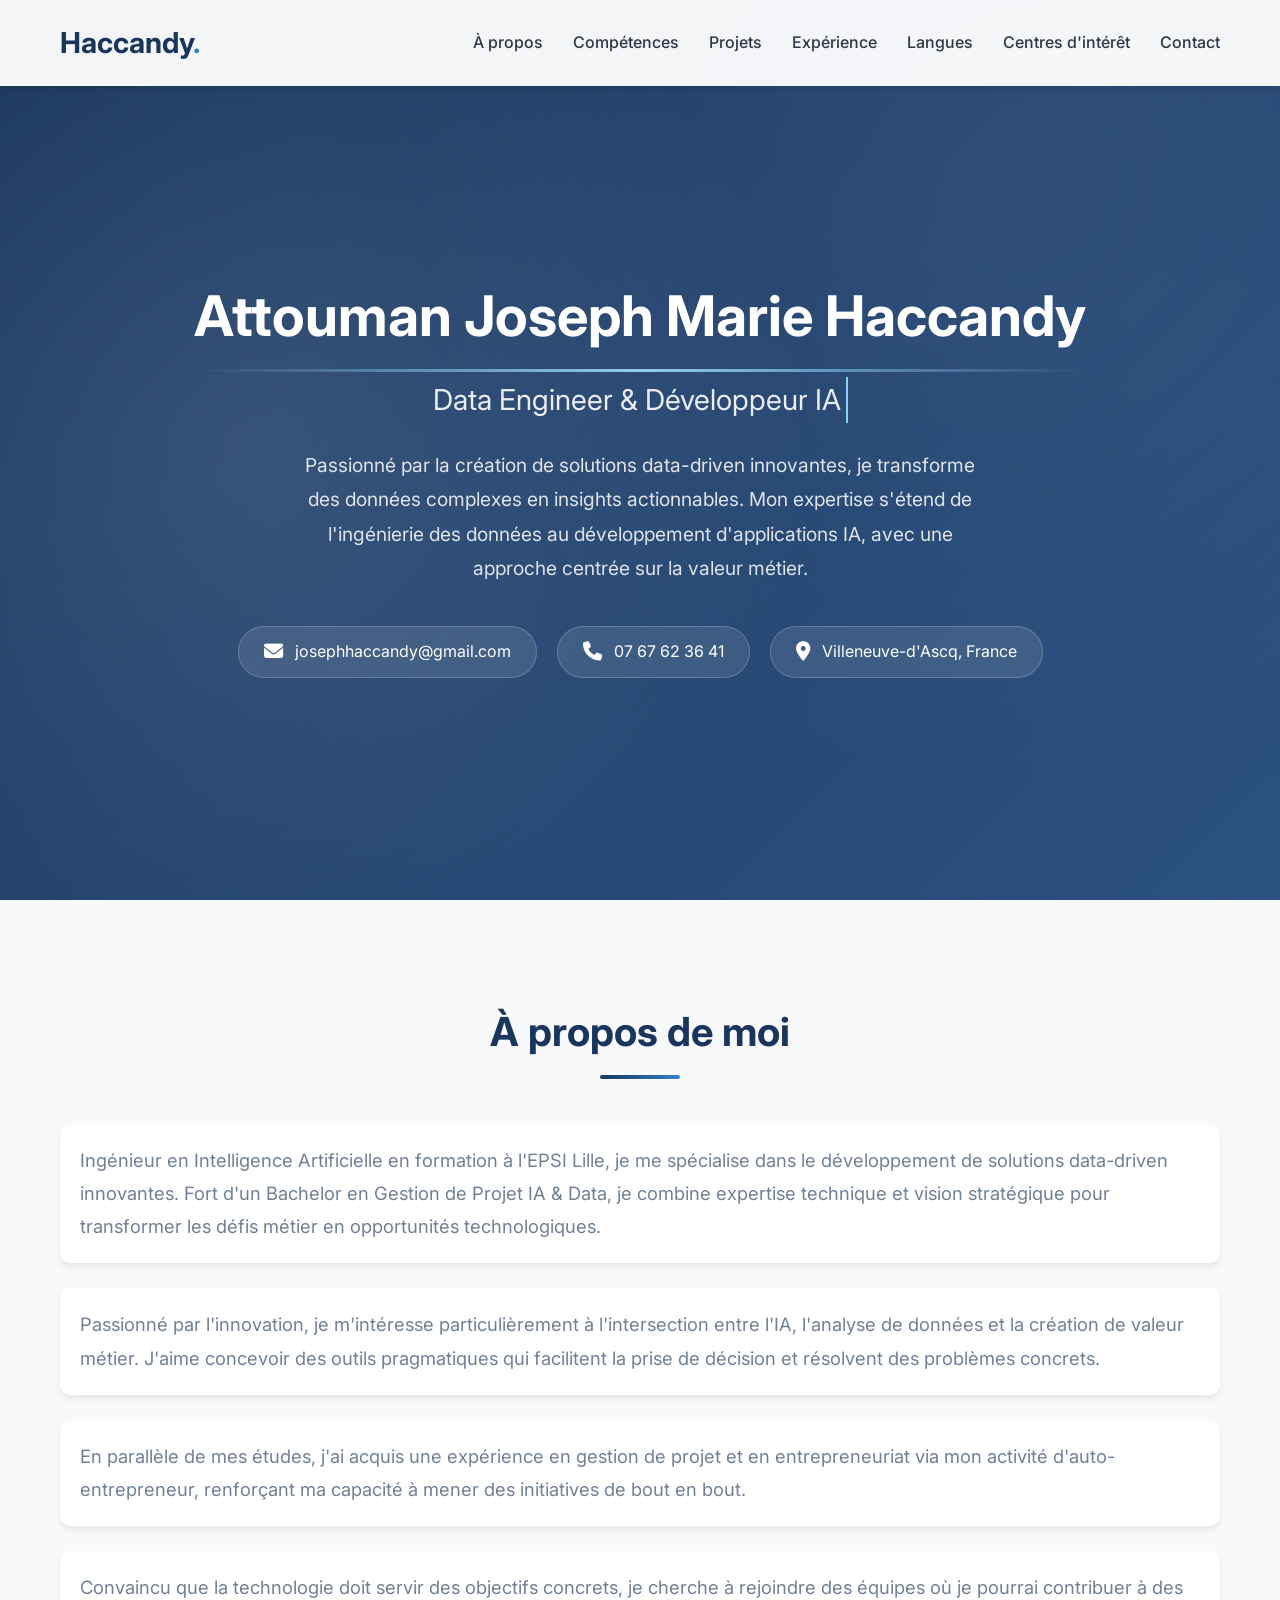
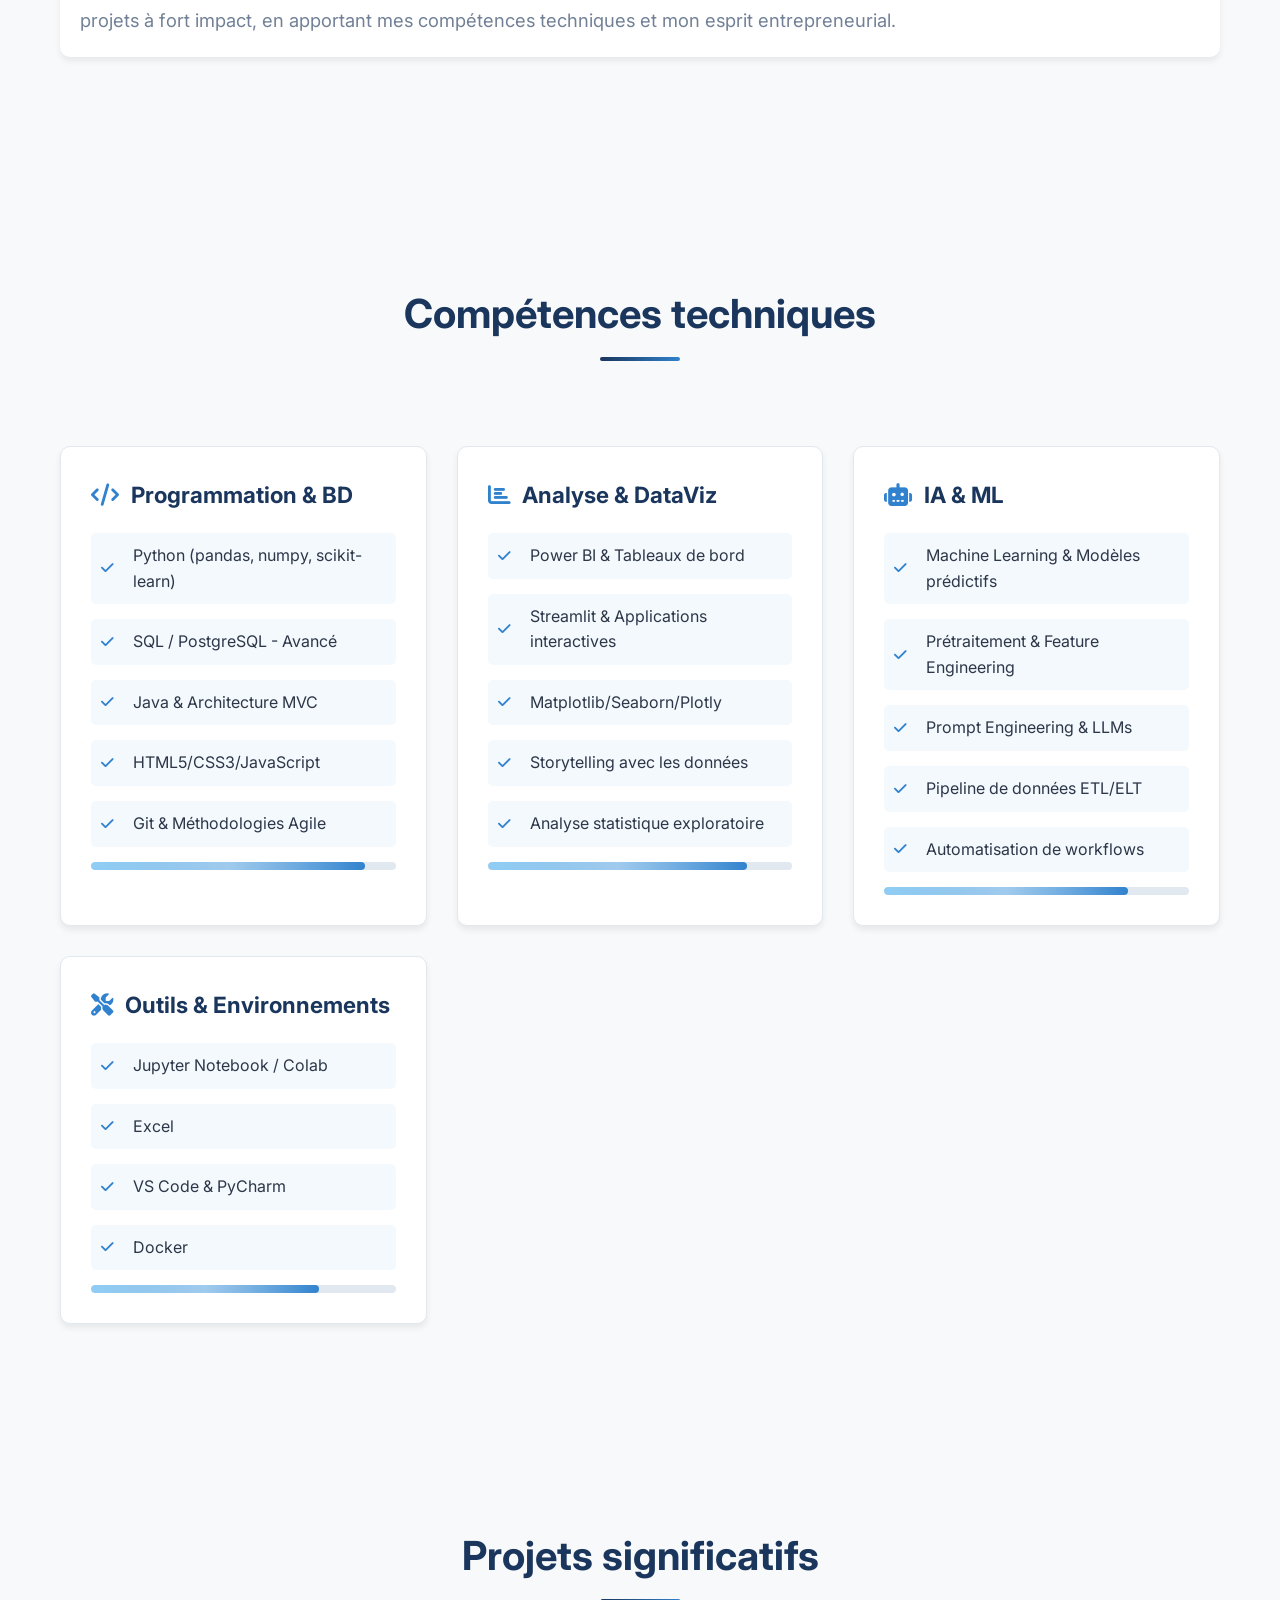
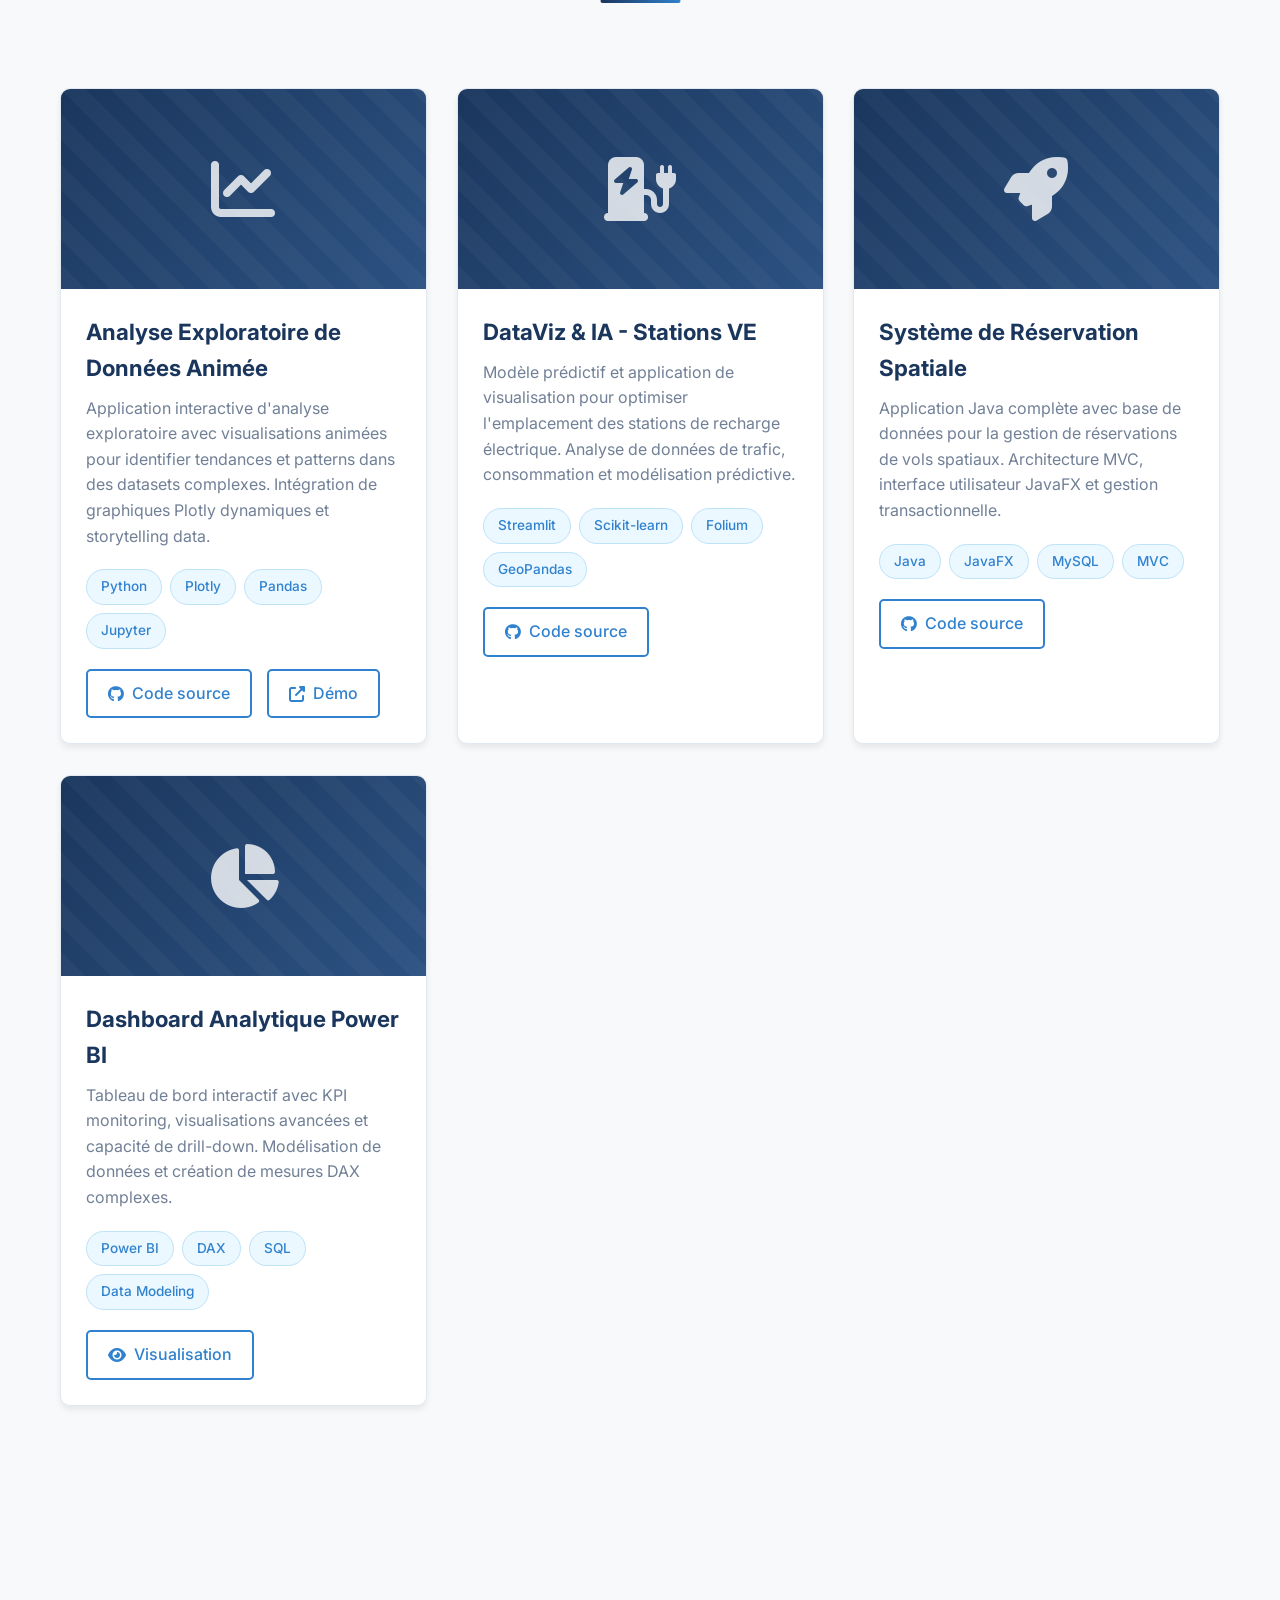
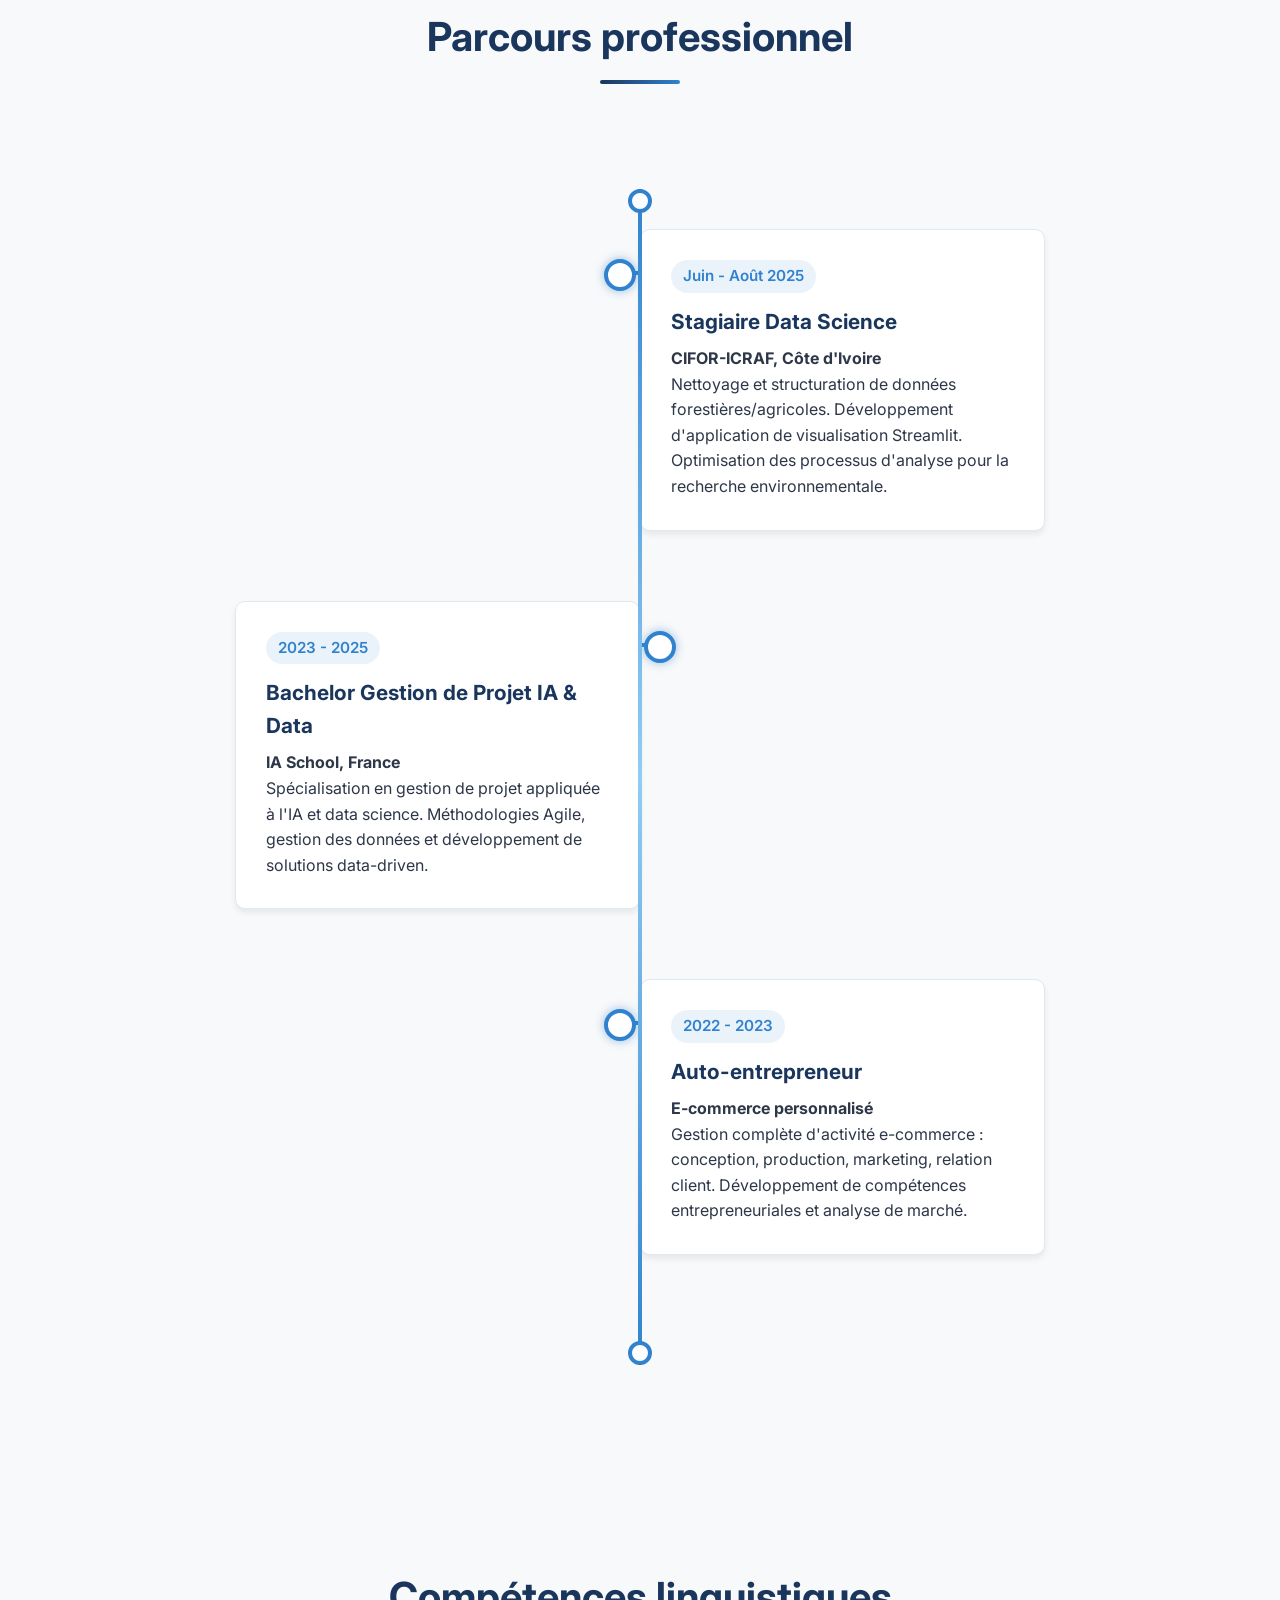
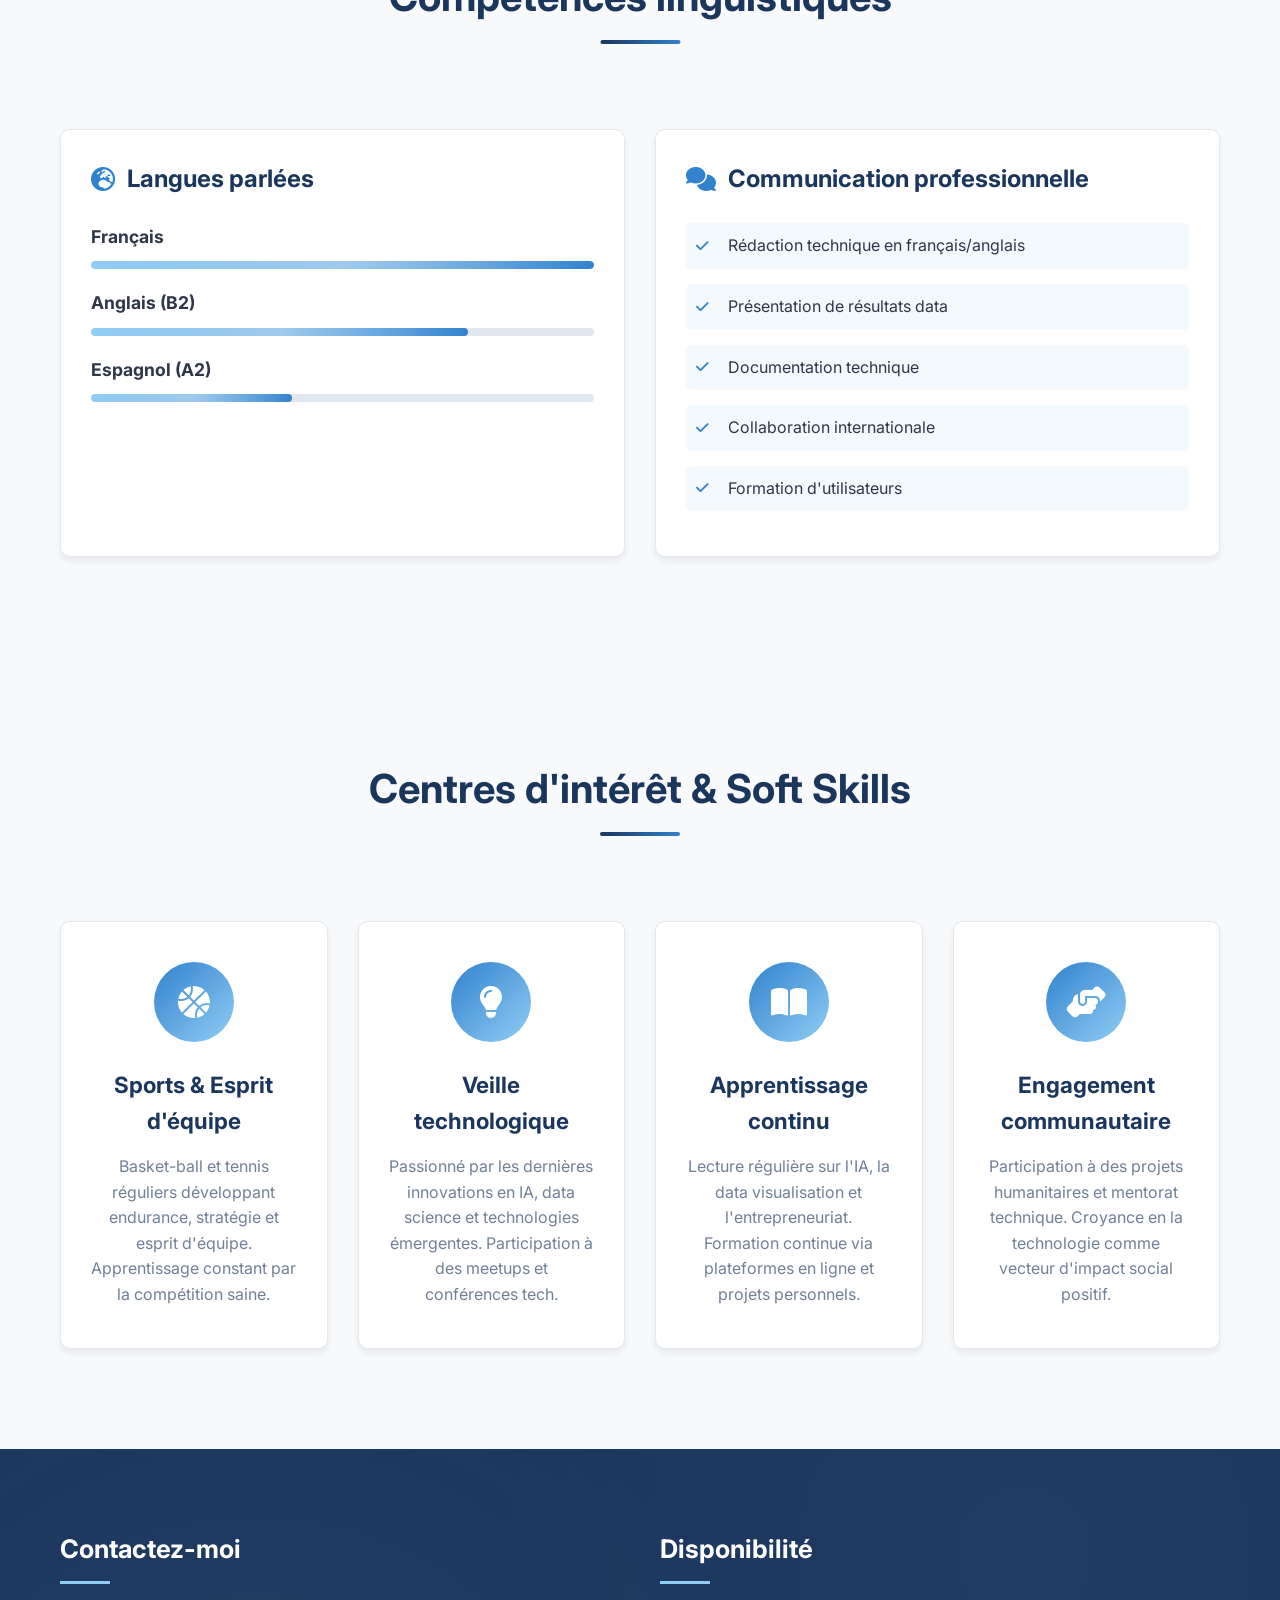
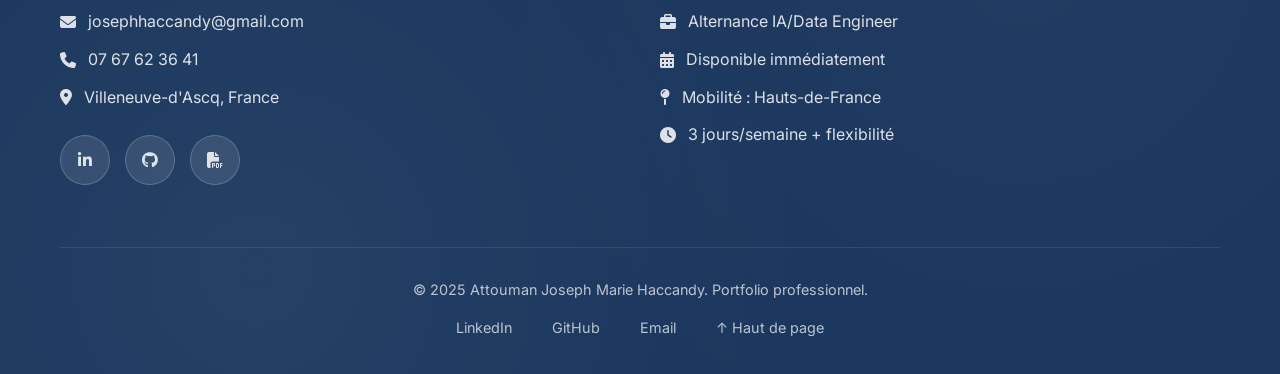
==== index.html @ d840cdb5 "commit" ====
<!DOCTYPE html>
<html lang="fr">
<head>
    <meta charset="UTF-8">
    <meta name="viewport" content="width=device-width, initial-scale=1.0">
    <title>Portfolio - Attouman Joseph Marie Haccandy | Data Engineer & IA</title>
    <link rel="stylesheet" href="https://cdnjs.cloudflare.com/ajax/libs/font-awesome/6.4.0/css/all.min.css">
    <link href="https://fonts.googleapis.com/css2?family=Inter:wght@300;400;500;600;700&family=Roboto+Mono:wght@300;400&display=swap" rel="stylesheet">
    <style>
        :root {
            --primary-color: #1a365d;
            --secondary-color: #2d3748;
            --accent-color: #3182ce;
            --accent-light: #90cdf4;
            --light-color: #f7fafc;
            --dark-color: #2d3748;
            --text-color: #2d3748;
            --text-light: #718096;
            --border-color: #e2e8f0;
            --shadow: 0 4px 6px rgba(0,0,0,0.07);
            --shadow-hover: 0 15px 30px rgba(0,0,0,0.1);
            --transition: all 0.3s ease;
            --radius: 10px;
        }

        * {
            margin: 0;
            padding: 0;
            box-sizing: border-box;
        }

        body {
            font-family: 'Inter', sans-serif;
            line-height: 1.6;
            color: var(--text-color);
            background-color: #f8f9fa;
            overflow-x: hidden;
            scroll-behavior: smooth;
        }

        .container {
            width: 100%;
            max-width: 1200px;
            margin: 0 auto;
            padding: 0 20px;
        }

        /* Header et Navigation */
        header {
            background-color: rgba(255, 255, 255, 0.95);
            box-shadow: var(--shadow);
            position: fixed;
            top: 0;
            left: 0;
            width: 100%;
            z-index: 1000;
            backdrop-filter: blur(10px);
            animation: slideDown 0.8s ease-out;
            transition: transform 0.3s ease;
        }

        @keyframes slideDown {
            from { transform: translateY(-100%); opacity: 0; }
            to { transform: translateY(0); opacity: 1; }
        }

        header.hidden {
            transform: translateY(-100%);
        }

        nav {
            display: flex;
            justify-content: space-between;
            align-items: center;
            padding: 20px 0;
        }

        .logo {
            font-size: 1.8rem;
            font-weight: 700;
            color: var(--primary-color);
            position: relative;
            transition: var(--transition);
        }

        .logo span {
            color: var(--accent-color);
        }

        .logo::after {
            content: '';
            position: absolute;
            width: 100%;
            height: 3px;
            background: linear-gradient(90deg, var(--primary-color), var(--accent-color));
            bottom: -5px;
            left: 0;
            transform: scaleX(0);
            transform-origin: bottom right;
            transition: transform 0.5s ease;
        }

        .logo:hover {
            transform: scale(1.05);
        }

        .logo:hover::after {
            transform: scaleX(1);
            transform-origin: bottom left;
        }

        .nav-links {
            display: flex;
            list-style: none;
        }

        .nav-links li {
            margin-left: 30px;
            position: relative;
        }

        .nav-links a {
            text-decoration: none;
            color: var(--secondary-color);
            font-weight: 500;
            transition: var(--transition);
            position: relative;
            padding: 5px 0;
        }

        .nav-links a::before {
            content: '';
            position: absolute;
            width: 0;
            height: 2px;
            background: var(--accent-color);
            bottom: 0;
            left: 0;
            transition: width 0.3s ease;
        }

        .nav-links a:hover::before {
            width: 100%;
        }

        .nav-links a:hover {
            color: var(--accent-color);
        }

        .mobile-menu-btn {
            display: none;
            background: none;
            border: none;
            font-size: 1.5rem;
            color: var(--primary-color);
            cursor: pointer;
            transition: var(--transition);
        }

        .mobile-menu-btn:hover {
            transform: rotate(90deg);
        }

        /* Hero Section */
        .hero {
            padding: 150px 0 100px;
            background: linear-gradient(135deg, var(--primary-color) 0%, #2c5282 100%);
            color: white;
            text-align: center;
            position: relative;
            overflow: hidden;
            min-height: 100vh;
            display: flex;
            align-items: center;
        }

        .hero::before {
            content: '';
            position: absolute;
            top: 0;
            left: 0;
            width: 100%;
            height: 100%;
            background: 
                radial-gradient(circle at 20% 50%, rgba(255,255,255,0.1) 0%, transparent 50%),
                radial-gradient(circle at 80% 20%, rgba(255,255,255,0.05) 0%, transparent 50%);
            animation: pulse 10s infinite alternate;
        }

        @keyframes pulse {
            0% { opacity: 0.5; }
            100% { opacity: 1; }
        }

        .hero-content {
            position: relative;
            z-index: 2;
            animation: fadeInUp 1s ease-out 0.3s both;
        }

        @keyframes fadeInUp {
            from { 
                opacity: 0; 
                transform: translateY(30px) scale(0.95); 
            }
            to { 
                opacity: 1; 
                transform: translateY(0) scale(1); 
            }
        }

        .hero h1 {
            font-size: 3.5rem;
            margin-bottom: 15px;
            font-weight: 700;
            position: relative;
            display: inline-block;
        }

        .hero h1::after {
            content: '';
            position: absolute;
            width: 100%;
            height: 3px;
            background: linear-gradient(90deg, transparent, var(--accent-light), transparent);
            bottom: -10px;
            left: 0;
            animation: shimmer 3s infinite linear;
        }

        @keyframes shimmer {
            0% { background-position: -200% center; }
            100% { background-position: 200% center; }
        }

        .typing-container {
            display: inline-block;
            margin-bottom: 25px;
        }

        .typing-text {
            font-size: 1.8rem;
            font-weight: 400;
            color: rgba(255,255,255,0.9);
            border-right: 2px solid var(--accent-light);
            padding-right: 5px;
            white-space: nowrap;
            overflow: hidden;
            animation: typing 3.5s steps(40, end), blink-caret 0.75s step-end infinite;
        }

        @keyframes typing {
            from { width: 0 }
            to { width: 100% }
        }

        @keyframes blink-caret {
            from, to { border-color: transparent }
            50% { border-color: var(--accent-light) }
        }

        .hero p {
            font-size: 1.2rem;
            max-width: 700px;
            margin: 0 auto 40px;
            color: rgba(255,255,255,0.85);
            line-height: 1.8;
        }

        .contact-info {
            display: flex;
            justify-content: center;
            flex-wrap: wrap;
            gap: 20px;
            margin-top: 40px;
            animation: fadeInUp 0.8s ease 0.8s both;
        }

        .contact-item {
            display: flex;
            align-items: center;
            gap: 12px;
            background-color: rgba(255,255,255,0.1);
            padding: 12px 25px;
            border-radius: 50px;
            transition: var(--transition);
            backdrop-filter: blur(5px);
            border: 1px solid rgba(255,255,255,0.2);
        }

        .contact-item:hover {
            background-color: rgba(255,255,255,0.2);
            transform: translateY(-5px) scale(1.05);
            box-shadow: 0 10px 20px rgba(0,0,0,0.2);
        }

        .contact-item i {
            font-size: 1.2rem;
            transition: var(--transition);
        }

        .contact-item:hover i {
            transform: scale(1.2);
        }

        /* Sections générales */
        section {
            padding: 100px 0;
            position: relative;
            opacity: 0;
            transform: translateY(50px);
            transition: opacity 0.8s ease, transform 0.8s ease;
        }

        section.visible {
            opacity: 1;
            transform: translateY(0);
        }

        .section-title {
            font-size: 2.5rem;
            font-weight: 700;
            color: var(--primary-color);
            margin-bottom: 60px;
            text-align: center;
            position: relative;
            display: inline-block;
            left: 50%;
            transform: translateX(-50%);
        }

        .section-title::after {
            content: '';
            position: absolute;
            width: 80px;
            height: 4px;
            background: linear-gradient(90deg, var(--primary-color), var(--accent-color));
            bottom: -15px;
            left: 50%;
            transform: translateX(-50%);
            border-radius: 2px;
            animation: titleUnderline 2s infinite alternate;
        }

        @keyframes titleUnderline {
            0% { width: 80px; }
            100% { width: 120px; }
        }

        /* About Section */
        .about-content {
            display: grid;
            grid-template-columns: 1fr;
            gap: 40px;
            animation: slideInLeft 0.8s ease-out;
        }

        @keyframes slideInLeft {
            from { opacity: 0; transform: translateX(-50px); }
            to { opacity: 1; transform: translateX(0); }
        }

        .about-text p {
            margin-bottom: 25px;
            color: var(--text-light);
            font-size: 1.15rem;
            line-height: 1.8;
            padding: 20px;
            background: white;
            border-radius: var(--radius);
            box-shadow: var(--shadow);
            transition: var(--transition);
            position: relative;
            overflow: hidden;
        }

        .about-text p::before {
            content: '';
            position: absolute;
            top: 0;
            left: -100%;
            width: 100%;
            height: 100%;
            background: linear-gradient(90deg, transparent, rgba(49, 130, 206, 0.1), transparent);
            transition: left 0.5s ease;
        }

        .about-text p:hover::before {
            left: 100%;
        }

        .about-text p:hover {
            transform: translateY(-5px);
            box-shadow: var(--shadow-hover);
        }

        /* Skills Section */
        .skills-container {
            display: grid;
            grid-template-columns: repeat(auto-fit, minmax(280px, 1fr));
            gap: 30px;
            margin-top: 40px;
        }

        .skill-category {
            background-color: white;
            padding: 30px;
            border-radius: var(--radius);
            box-shadow: var(--shadow);
            transition: var(--transition);
            position: relative;
            overflow: hidden;
            border: 1px solid var(--border-color);
        }

        .skill-category::before {
            content: '';
            position: absolute;
            top: 0;
            left: 0;
            width: 4px;
            height: 0;
            background: var(--accent-color);
            transition: height 0.5s ease;
        }

        .skill-category:hover::before {
            height: 100%;
        }

        .skill-category:hover {
            transform: translateY(-10px) scale(1.02);
            box-shadow: var(--shadow-hover);
        }

        .skill-category h3 {
            font-size: 1.4rem;
            margin-bottom: 20px;
            color: var(--primary-color);
            display: flex;
            align-items: center;
            gap: 12px;
            position: relative;
            z-index: 1;
        }

        .skill-category h3 i {
            color: var(--accent-color);
            transition: var(--transition);
        }

        .skill-category:hover h3 i {
            transform: rotate(15deg) scale(1.2);
        }

        .skill-list {
            list-style: none;
            position: relative;
            z-index: 1;
        }

        .skill-list li {
            margin-bottom: 15px;
            padding: 10px;
            background: rgba(49, 130, 206, 0.05);
            border-radius: 5px;
            display: flex;
            align-items: center;
            gap: 12px;
            opacity: 0;
            transform: translateX(-20px);
            animation: slideInRight 0.5s ease forwards;
            transition: var(--transition);
        }

        .skill-list li:hover {
            background: rgba(49, 130, 206, 0.1);
            transform: translateX(5px);
        }

        @keyframes slideInRight {
            to { opacity: 1; transform: translateX(0); }
        }

        .skill-list li i {
            color: var(--accent-color);
            font-size: 0.9rem;
            min-width: 20px;
        }

        .progress-container {
            margin-top: 8px;
        }

        .progress-bar {
            background-color: #e2e8f0;
            height: 8px;
            border-radius: 4px;
            overflow: hidden;
            position: relative;
        }

        .progress {
            background: linear-gradient(90deg, var(--accent-light), var(--accent-color));
            height: 100%;
            border-radius: 4px;
            width: 0;
            transition: width 1.5s cubic-bezier(0.34, 1.56, 0.64, 1);
            position: relative;
        }

        .progress::after {
            content: '';
            position: absolute;
            top: 0;
            left: 0;
            right: 0;
            bottom: 0;
            background: linear-gradient(90deg, 
                transparent, 
                rgba(255,255,255,0.4), 
                transparent);
            animation: progressShimmer 2s infinite;
        }

        @keyframes progressShimmer {
            0% { transform: translateX(-100%); }
            100% { transform: translateX(100%); }
        }

        /* Projects Section */
        .projects-grid {
            display: grid;
            grid-template-columns: repeat(auto-fill, minmax(350px, 1fr));
            gap: 30px;
            margin-top: 40px;
        }

        .project-card {
            background-color: white;
            border-radius: var(--radius);
            overflow: hidden;
            box-shadow: var(--shadow);
            transition: var(--transition);
            opacity: 0;
            transform: translateY(30px) scale(0.95);
            animation: fadeInUpCard 0.6s ease forwards;
            position: relative;
            border: 1px solid var(--border-color);
        }

        @keyframes fadeInUpCard {
            to { 
                opacity: 1; 
                transform: translateY(0) scale(1); 
            }
        }

        .project-card::before {
            content: '';
            position: absolute;
            top: 0;
            left: 0;
            right: 0;
            height: 4px;
            background: linear-gradient(90deg, var(--accent-color), var(--accent-light));
            transform: scaleX(0);
            transform-origin: left;
            transition: transform 0.5s ease;
        }

        .project-card:hover::before {
            transform: scaleX(1);
        }

        .project-card:hover {
            transform: translateY(-15px) scale(1.03);
            box-shadow: var(--shadow-hover);
        }

        .project-img {
            height: 200px;
            background: linear-gradient(135deg, var(--primary-color), #2c5282);
            display: flex;
            align-items: center;
            justify-content: center;
            position: relative;
            overflow: hidden;
        }

        .project-img::before {
            content: '';
            position: absolute;
            top: 0;
            left: 0;
            right: 0;
            bottom: 0;
            background: linear-gradient(45deg, 
                rgba(255,255,255,0.1) 25%, 
                transparent 25%, 
                transparent 50%, 
                rgba(255,255,255,0.1) 50%, 
                rgba(255,255,255,0.1) 75%, 
                transparent 75%);
            background-size: 50px 50px;
            animation: movePattern 20s linear infinite;
            opacity: 0.3;
        }

        @keyframes movePattern {
            0% { background-position: 0 0; }
            100% { background-position: 50px 50px; }
        }

        .project-img i {
            font-size: 4rem;
            color: white;
            opacity: 0.8;
            transition: var(--transition);
            z-index: 2;
        }

        .project-card:hover .project-img i {
            transform: scale(1.2) rotate(10deg);
            opacity: 1;
        }

        .project-content {
            padding: 25px;
            position: relative;
            z-index: 2;
        }

        .project-content h3 {
            font-size: 1.4rem;
            margin-bottom: 10px;
            color: var(--primary-color);
            transition: var(--transition);
        }

        .project-card:hover .project-content h3 {
            color: var(--accent-color);
        }

        .project-content p {
            color: var(--text-light);
            margin-bottom: 20px;
            line-height: 1.6;
        }

        .project-tech {
            display: flex;
            flex-wrap: wrap;
            gap: 8px;
            margin-bottom: 20px;
        }

        .tech-tag {
            background-color: #ebf8ff;
            color: var(--accent-color);
            padding: 6px 14px;
            border-radius: 50px;
            font-size: 0.85rem;
            font-weight: 500;
            transition: var(--transition);
            border: 1px solid #bee3f8;
        }

        .tech-tag:hover {
            background-color: var(--accent-color);
            color: white;
            transform: translateY(-3px);
            box-shadow: 0 5px 15px rgba(49, 130, 206, 0.3);
        }

        .project-links {
            display: flex;
            gap: 15px;
        }

        .project-link {
            display: inline-flex;
            align-items: center;
            gap: 8px;
            color: var(--accent-color);
            text-decoration: none;
            font-weight: 500;
            transition: var(--transition);
            padding: 10px 20px;
            border: 2px solid var(--accent-color);
            border-radius: 5px;
            background: white;
        }

        .project-link:hover {
            background-color: var(--accent-color);
            color: white;
            transform: translateY(-3px);
            box-shadow: 0 5px 15px rgba(49, 130, 206, 0.3);
        }

        /* Journey Timeline */
        .journey-container {
            position: relative;
            max-width: 900px;
            margin: 60px auto 0;
            padding: 40px 0;
        }

        .journey-line {
            position: absolute;
            left: 50%;
            top: 0;
            bottom: 0;
            width: 4px;
            background: linear-gradient(to bottom, 
                var(--accent-color), 
                var(--accent-light), 
                var(--accent-color));
            transform: translateX(-50%);
            z-index: 1;
            animation: lineGlow 3s infinite alternate;
        }

        @keyframes lineGlow {
            0% { box-shadow: 0 0 5px var(--accent-light); }
            100% { box-shadow: 0 0 20px var(--accent-color); }
        }

        .journey-line::before,
        .journey-line::after {
            content: '';
            position: absolute;
            width: 16px;
            height: 16px;
            background-color: white;
            border: 4px solid var(--accent-color);
            border-radius: 50%;
            left: 50%;
            transform: translateX(-50%);
            animation: pulseDot 2s infinite;
        }

        @keyframes pulseDot {
            0%, 100% { transform: translateX(-50%) scale(1); }
            50% { transform: translateX(-50%) scale(1.2); }
        }

        .journey-line::before { top: 0; }
        .journey-line::after { bottom: 0; }

        .journey-item {
            position: relative;
            width: 45%;
            margin-bottom: 70px;
            opacity: 0;
            transform: translateX(-50px);
            transition: opacity 0.6s ease, transform 0.6s ease;
        }

        .journey-item.visible {
            opacity: 1;
            transform: translateX(0);
        }

        .journey-item:nth-child(odd) {
            margin-left: 5%;
            animation-delay: 0.2s;
        }

        .journey-item:nth-child(even) {
            margin-left: 50%;
            animation-delay: 0.4s;
        }

        .journey-content {
            padding: 30px;
            background-color: white;
            border-radius: var(--radius);
            box-shadow: var(--shadow);
            position: relative;
            transition: var(--transition);
            border: 1px solid var(--border-color);
            overflow: hidden;
        }

        .journey-content::before {
            content: '';
            position: absolute;
            top: 0;
            left: 0;
            right: 0;
            height: 4px;
            background: linear-gradient(90deg, var(--accent-color), var(--accent-light));
            transform: scaleX(0);
            transform-origin: left;
            transition: transform 0.5s ease;
        }

        .journey-content:hover::before {
            transform: scaleX(1);
        }

        .journey-content:hover {
            transform: translateY(-8px) scale(1.02);
            box-shadow: var(--shadow-hover);
        }

        .journey-item::before {
            content: '';
            position: absolute;
            width: 24px;
            height: 24px;
            background-color: white;
            border: 4px solid var(--accent-color);
            border-radius: 50%;
            top: 30px;
            z-index: 2;
            box-shadow: 0 0 10px rgba(49, 130, 206, 0.5);
            transition: var(--transition);
        }

        .journey-item:hover::before {
            transform: scale(1.2);
            box-shadow: 0 0 20px var(--accent-color);
        }

        .journey-item:nth-child(odd)::before { right: -36px; }
        .journey-item:nth-child(even)::before { left: -36px; }

        .journey-item::after {
            content: '';
            position: absolute;
            width: 30px;
            height: 4px;
            background: var(--accent-color);
            top: 42px;
            z-index: 1;
            transition: var(--transition);
        }

        .journey-item:nth-child(odd)::after { right: -30px; }
        .journey-item:nth-child(even)::after { left: -30px; }

        .journey-content h3 {
            font-size: 1.3rem;
            margin-bottom: 8px;
            color: var(--primary-color);
            transition: var(--transition);
        }

        .journey-content:hover h3 {
            color: var(--accent-color);
        }

        .journey-content .date {
            color: var(--accent-color);
            font-weight: 600;
            margin-bottom: 12px;
            display: block;
            font-size: 0.95rem;
            padding: 4px 12px;
            background: rgba(49, 130, 206, 0.1);
            border-radius: 20px;
            display: inline-block;
        }

        /* Languages Section */
        .languages-grid {
            display: grid;
            grid-template-columns: repeat(auto-fit, minmax(300px, 1fr));
            gap: 30px;
            margin-top: 40px;
        }

        .language-card {
            background: white;
            padding: 30px;
            border-radius: var(--radius);
            box-shadow: var(--shadow);
            transition: var(--transition);
            position: relative;
            overflow: hidden;
            border: 1px solid var(--border-color);
        }

        .language-card:hover {
            transform: translateY(-10px) scale(1.02);
            box-shadow: var(--shadow-hover);
        }

        .language-card h3 {
            font-size: 1.5rem;
            margin-bottom: 25px;
            color: var(--primary-color);
            display: flex;
            align-items: center;
            gap: 12px;
        }

        .language-card h3 i {
            color: var(--accent-color);
            transition: var(--transition);
        }

        .language-card:hover h3 i {
            transform: rotate(360deg);
        }

        .language-level {
            margin-bottom: 20px;
        }

        .language-level h4 {
            font-size: 1.1rem;
            margin-bottom: 10px;
            color: var(--secondary-color);
            display: flex;
            justify-content: space-between;
            align-items: center;
        }

        .level-percent {
            color: var(--accent-color);
            font-weight: 600;
            font-size: 0.9rem;
            opacity: 0;
            transform: translateX(-10px);
            transition: all 0.3s ease 0.5s;
        }

        .language-card:hover .level-percent {
            opacity: 1;
            transform: translateX(0);
        }

        /* Interests Section */
        .interests-container {
            display: grid;
            grid-template-columns: repeat(auto-fit, minmax(250px, 1fr));
            gap: 30px;
            margin-top: 40px;
        }

        .interest-card {
            background: white;
            padding: 40px 30px;
            border-radius: var(--radius);
            box-shadow: var(--shadow);
            transition: var(--transition);
            text-align: center;
            position: relative;
            overflow: hidden;
            border: 1px solid var(--border-color);
        }

        .interest-card::before {
            content: '';
            position: absolute;
            top: 0;
            left: 0;
            right: 0;
            bottom: 0;
            background: linear-gradient(135deg, 
                rgba(49, 130, 206, 0.1) 0%, 
                transparent 50%,
                rgba(26, 54, 93, 0.1) 100%);
            opacity: 0;
            transition: var(--transition);
        }

        .interest-card:hover::before {
            opacity: 1;
        }

        .interest-card:hover {
            transform: translateY(-15px) scale(1.05);
            box-shadow: var(--shadow-hover);
        }

        .interest-icon {
            width: 80px;
            height: 80px;
            background: linear-gradient(135deg, var(--accent-color), var(--accent-light));
            border-radius: 50%;
            display: flex;
            align-items: center;
            justify-content: center;
            margin: 0 auto 25px;
            font-size: 2rem;
            color: white;
            transition: var(--transition);
        }

        .interest-card:hover .interest-icon {
            transform: scale(1.2) rotate(360deg);
        }

        .interest-card h3 {
            font-size: 1.4rem;
            margin-bottom: 15px;
            color: var(--primary-color);
            transition: var(--transition);
        }

        .interest-card:hover h3 {
            color: var(--accent-color);
        }

        .interest-card p {
            color: var(--text-light);
            line-height: 1.6;
        }

        /* Footer */
        footer {
            background: linear-gradient(135deg, var(--primary-color) 0%, #1a365d 100%);
            color: white;
            padding: 80px 0 30px;
            position: relative;
            overflow: hidden;
        }

        footer::before {
            content: '';
            position: absolute;
            top: 0;
            left: 0;
            right: 0;
            bottom: 0;
            background: 
                radial-gradient(circle at 20% 80%, rgba(255,255,255,0.05) 0%, transparent 50%),
                radial-gradient(circle at 80% 20%, rgba(255,255,255,0.03) 0%, transparent 50%);
        }

        .footer-content {
            display: grid;
            grid-template-columns: repeat(auto-fit, minmax(300px, 1fr));
            gap: 40px;
            margin-bottom: 50px;
            position: relative;
            z-index: 2;
        }

        .footer-col {
            animation: fadeInUp 0.8s ease-out;
        }

        .footer-col h3 {
            font-size: 1.6rem;
            margin-bottom: 25px;
            position: relative;
            padding-bottom: 15px;
            display: inline-block;
        }

        .footer-col h3::after {
            content: '';
            position: absolute;
            width: 50px;
            height: 3px;
            background: var(--accent-light);
            bottom: 0;
            left: 0;
            animation: titleUnderline 2s infinite alternate;
        }

        .footer-col p,
        .footer-col a {
            color: rgba(255,255,255,0.85);
            margin-bottom: 12px;
            display: flex;
            align-items: center;
            gap: 12px;
            text-decoration: none;
            transition: var(--transition);
        }

        .footer-col a:hover {
            color: white;
            transform: translateX(10px);
        }

        .social-links {
            display: flex;
            gap: 15px;
            margin-top: 25px;
        }

        .social-links a {
            display: flex;
            align-items: center;
            justify-content: center;
            width: 50px;
            height: 50px;
            background: rgba(255,255,255,0.1);
            border-radius: 50%;
            transition: var(--transition);
            border: 1px solid rgba(255,255,255,0.2);
        }

        .social-links a:hover {
            background: var(--accent-color);
            transform: translateY(-5px) rotate(360deg);
            box-shadow: 0 10px 20px rgba(0,0,0,0.2);
        }

        .copyright {
            text-align: center;
            padding-top: 30px;
            border-top: 1px solid rgba(255,255,255,0.1);
            color: rgba(255,255,255,0.7);
            font-size: 0.9rem;
            position: relative;
            z-index: 2;
        }

        .copyright-links {
            display: flex;
            justify-content: center;
            gap: 20px;
            margin-top: 10px;
        }

        .copyright-links a {
            color: rgba(255,255,255,0.7);
            text-decoration: none;
            transition: var(--transition);
            padding: 5px 10px;
        }

        .copyright-links a:hover {
            color: white;
            transform: translateY(-3px);
        }

        /* Responsive */
        @media (max-width: 992px) {
            .journey-line {
                left: 30px;
            }

            .journey-item {
                width: calc(100% - 60px);
                margin-left: 60px !important;
            }

            .journey-item:nth-child(odd)::before,
            .journey-item:nth-child(even)::before {
                left: -36px;
                right: auto;
            }

            .journey-item:nth-child(odd)::after,
            .journey-item:nth-child(even)::after {
                left: -30px;
                right: auto;
            }
        }

        @media (max-width: 768px) {
            .nav-links {
                display: none;
                position: fixed;
                top: 80px;
                left: 0;
                width: 100%;
                background: rgba(255, 255, 255, 0.98);
                flex-direction: column;
                padding: 20px;
                box-shadow: var(--shadow);
                backdrop-filter: blur(10px);
                z-index: 999;
            }

            .nav-links.active {
                display: flex;
                animation: slideDown 0.3s ease;
            }

            .nav-links li {
                margin: 10px 0;
                width: 100%;
            }

            .mobile-menu-btn {
                display: block;
            }

            .hero h1 {
                font-size: 2.5rem;
            }

            .typing-text {
                font-size: 1.4rem;
            }

            .section-title {
                font-size: 2rem;
            }

            .projects-grid {
                grid-template-columns: 1fr;
            }

            .skills-container,
            .languages-grid,
            .interests-container {
                grid-template-columns: 1fr;
            }
        }

        @media (max-width: 576px) {
            .hero {
                padding: 120px 0 60px;
            }

            .hero h1 {
                font-size: 2rem;
            }

            .typing-text {
                font-size: 1.2rem;
            }

            .contact-info {
                flex-direction: column;
            }

            .section-title {
                font-size: 1.8rem;
            }

            .project-links {
                flex-direction: column;
            }

            .footer-content {
                grid-template-columns: 1fr;
            }
        }
    </style>
</head>
<body>
    <header>
        <div class="container">
            <nav>
                <div class="logo">Haccandy<span>.</span></div>
                <ul class="nav-links">
                    <li><a href="#about">À propos</a></li>
                    <li><a href="#skills">Compétences</a></li>
                    <li><a href="#projects">Projets</a></li>
                    <li><a href="#experience">Expérience</a></li>
                    <li><a href="#languages">Langues</a></li>
                    <li><a href="#interests">Centres d'intérêt</a></li>
                    <li><a href="#contact">Contact</a></li>
                </ul>
                <button class="mobile-menu-btn"><i class="fas fa-bars"></i></button>
            </nav>
        </div>
    </header>

    <section class="hero">
        <div class="container">
            <div class="hero-content">
                <h1>Attouman Joseph Marie Haccandy</h1>
                <div class="typing-container">
                    <div class="typing-text">Data Engineer & Développeur IA</div>
                </div>
                <p>Passionné par la création de solutions data-driven innovantes, je transforme des données complexes en insights actionnables. Mon expertise s'étend de l'ingénierie des données au développement d'applications IA, avec une approche centrée sur la valeur métier.</p>
                <div class="contact-info">
                    <div class="contact-item"><i class="fas fa-envelope"></i><span>josephhaccandy@gmail.com</span></div>
                    <div class="contact-item"><i class="fas fa-phone"></i><span>07 67 62 36 41</span></div>
                    <div class="contact-item"><i class="fas fa-map-marker-alt"></i><span>Villeneuve-d'Ascq, France</span></div>
                </div>
            </div>
        </div>
    </section>

    <section id="about">
        <div class="container">
            <h2 class="section-title">À propos de moi</h2>
            <div class="about-content">
                <div class="about-text">
                   <div class="about-text">
    <p>Ingénieur en Intelligence Artificielle en formation à l'EPSI Lille, je me spécialise dans le développement de solutions data-driven innovantes. Fort d'un Bachelor en Gestion de Projet IA & Data, je combine expertise technique et vision stratégique pour transformer les défis métier en opportunités technologiques.</p>
    <p>Passionné par l'innovation, je m'intéresse particulièrement à l'intersection entre l'IA, l'analyse de données et la création de valeur métier. J'aime concevoir des outils pragmatiques qui facilitent la prise de décision et résolvent des problèmes concrets.</p>
    <p>En parallèle de mes études, j'ai acquis une expérience en gestion de projet et en entrepreneuriat via mon activité d'auto-entrepreneur, renforçant ma capacité à mener des initiatives de bout en bout.</p>
    <p>Convaincu que la technologie doit servir des objectifs concrets, je cherche à rejoindre des équipes où je pourrai contribuer à des projets à fort impact, en apportant mes compétences techniques et mon esprit entrepreneurial.</p>
</div>
                </div>
            </div>
        </div>
    </section>

    <section id="skills" style="background-color: #f8f9fa;">
        <div class="container">
            <h2 class="section-title">Compétences techniques</h2>
            <div class="skills-container">
                <div class="skill-category">
                    <h3><i class="fas fa-code"></i> Programmation & BD</h3>
                    <ul class="skill-list">
                        <li><i class="fas fa-check"></i> Python (pandas, numpy, scikit-learn)</li>
                        <li><i class="fas fa-check"></i> SQL / PostgreSQL - Avancé</li>
                        <li><i class="fas fa-check"></i> Java & Architecture MVC</li>
                        <li><i class="fas fa-check"></i> HTML5/CSS3/JavaScript </li>
                        <li><i class="fas fa-check"></i> Git & Méthodologies Agile</li>
                        <div class="progress-container">
                            <div class="progress-bar">
                                <div class="progress" style="width: 90%;"></div>
                            </div>
                        </div>
                    </ul>
                </div>
                <div class="skill-category">
                    <h3><i class="fas fa-chart-bar"></i> Analyse & DataViz</h3>
                    <ul class="skill-list">
                        <li><i class="fas fa-check"></i> Power BI & Tableaux de bord</li>
                        <li><i class="fas fa-check"></i> Streamlit & Applications interactives</li>
                        <li><i class="fas fa-check"></i> Matplotlib/Seaborn/Plotly</li>
                        <li><i class="fas fa-check"></i> Storytelling avec les données</li>
                        <li><i class="fas fa-check"></i> Analyse statistique exploratoire</li>
                        <div class="progress-container">
                            <div class="progress-bar">
                                <div class="progress" style="width: 85%;"></div>
                            </div>
                        </div>
                    </ul>
                </div>
                <div class="skill-category">
                    <h3><i class="fas fa-robot"></i> IA & ML</h3>
                    <ul class="skill-list">
                        <li><i class="fas fa-check"></i> Machine Learning & Modèles prédictifs</li>
                        <li><i class="fas fa-check"></i> Prétraitement & Feature Engineering</li>
                        <li><i class="fas fa-check"></i> Prompt Engineering & LLMs</li>
                        <li><i class="fas fa-check"></i> Pipeline de données ETL/ELT</li>
                        <li><i class="fas fa-check"></i> Automatisation de workflows</li>
                        <div class="progress-container">
                            <div class="progress-bar">
                                <div class="progress" style="width: 80%;"></div>
                            </div>
                        </div>
                    </ul>
                </div>
                <div class="skill-category">
                    <h3><i class="fas fa-tools"></i> Outils & Environnements</h3>
                    <ul class="skill-list">
                        <li><i class="fas fa-check"></i> Jupyter Notebook / Colab</li>
                        <li><i class="fas fa-check"></i> Excel </li>
                        <li><i class="fas fa-check"></i> VS Code & PyCharm</li>
                        <li><i class="fas fa-check"></i> Docker </li>
                       
                        <div class="progress-container">
                            <div class="progress-bar">
                                <div class="progress" style="width: 75%;"></div>
                            </div>
                        </div>
                    </ul>
                </div>
            </div>
        </div>
    </section>

    <section id="projects">
        <div class="container">
            <h2 class="section-title">Projets significatifs</h2>
            <div class="projects-grid">
                <div class="project-card">
                    <div class="project-img">
                        <i class="fas fa-chart-line"></i>
                    </div>
                    <div class="project-content">
                        <h3>Analyse Exploratoire de Données Animée</h3>
                        <p>Application interactive d'analyse exploratoire avec visualisations animées pour identifier tendances et patterns dans des datasets complexes. Intégration de graphiques Plotly dynamiques et storytelling data.</p>
                        <div class="project-tech">
                            <span class="tech-tag">Python</span>
                            <span class="tech-tag">Plotly</span>
                            <span class="tech-tag">Pandas</span>
                            <span class="tech-tag">Jupyter</span>
                        </div>
                        <div class="project-links">
                            <a href="https://github.com/h3joseph/analyse-de-donnees-anime" target="_blank" class="project-link">
                                <i class="fab fa-github"></i> Code source
                            </a>
                            <a href="#" class="project-link">
                                <i class="fas fa-external-link-alt"></i> Démo
                            </a>
                        </div>
                    </div>
                </div>
                <div class="project-card">
                    <div class="project-img">
                        <i class="fas fa-charging-station"></i>
                    </div>
                    <div class="project-content">
                        <h3>DataViz & IA - Stations VE</h3>
                        <p>Modèle prédictif et application de visualisation pour optimiser l'emplacement des stations de recharge électrique. Analyse de données de trafic, consommation et modélisation prédictive.</p>
                        <div class="project-tech">
                            <span class="tech-tag">Streamlit</span>
                            <span class="tech-tag">Scikit-learn</span>
                            <span class="tech-tag">Folium</span>
                            <span class="tech-tag">GeoPandas</span>
                        </div>
                        <div class="project-links">
                            <a href="https://github.com/h3joseph/vehicule-electrique" target="_blank" class="project-link">
                                <i class="fab fa-github"></i> Code source
                            </a>
                        </div>
                    </div>
                </div>
                <div class="project-card">
                    <div class="project-img">
                        <i class="fas fa-rocket"></i>
                    </div>
                    <div class="project-content">
                        <h3>Système de Réservation Spatiale</h3>
                        <p>Application Java complète avec base de données pour la gestion de réservations de vols spatiaux. Architecture MVC, interface utilisateur JavaFX et gestion transactionnelle.</p>
                        <div class="project-tech">
                            <span class="tech-tag">Java</span>
                            <span class="tech-tag">JavaFX</span>
                            <span class="tech-tag">MySQL</span>
                            <span class="tech-tag">MVC</span>
                        </div>
                        <div class="project-links">
                            <a href="https://github.com/h3joseph/-rojet_StarFleetReservation" target="_blank" class="project-link">
                                <i class="fab fa-github"></i> Code source
                            </a>
                        </div>
                    </div>
                </div>
                <div class="project-card">
                    <div class="project-img">
                        <i class="fas fa-chart-pie"></i>
                    </div>
                    <div class="project-content">
                        <h3>Dashboard Analytique Power BI</h3>
                        <p>Tableau de bord interactif avec KPI monitoring, visualisations avancées et capacité de drill-down. Modélisation de données et création de mesures DAX complexes.</p>
                        <div class="project-tech">
                            <span class="tech-tag">Power BI</span>
                            <span class="tech-tag">DAX</span>
                            <span class="tech-tag">SQL</span>
                            <span class="tech-tag">Data Modeling</span>
                        </div>
                        <div class="project-links">
                            <a href="#" class="project-link">
                                <i class="fas fa-eye"></i> Visualisation
                            </a>
                        </div>
                    </div>
                </div>
            </div>
        </div>
    </section>

    <section id="experience" style="background-color: #f8f9fa;">
        <div class="container">
            <h2 class="section-title">Parcours professionnel</h2>
            <div class="journey-container">
                <div class="journey-line"></div>
                
                <div class="journey-item">
                    <div class="journey-content">
                        <span class="date">Juin - Août 2025</span>
                        <h3>Stagiaire Data Science</h3>
                        <p><strong>CIFOR-ICRAF, Côte d'Ivoire</strong></p>
                        <p>Nettoyage et structuration de données forestières/agricoles. Développement d'application de visualisation Streamlit. Optimisation des processus d'analyse pour la recherche environnementale.</p>
                    </div>
                </div>
                
              
                
                <div class="journey-item">
                    <div class="journey-content">
                        <span class="date">2023 - 2025</span>
                        <h3>Bachelor Gestion de Projet IA & Data</h3>
                        <p><strong>IA School, France</strong></p>
                        <p>Spécialisation en gestion de projet appliquée à l'IA et data science. Méthodologies Agile, gestion des données et développement de solutions data-driven.</p>
                    </div>
                </div>
                
                <div class="journey-item">
                    <div class="journey-content">
                        <span class="date">2022 - 2023</span>
                        <h3>Auto-entrepreneur</h3>
                        <p><strong>E-commerce personnalisé</strong></p>
                        <p>Gestion complète d'activité e-commerce : conception, production, marketing, relation client. Développement de compétences entrepreneuriales et analyse de marché.</p>
                    </div>
                </div>
            </div>
        </div>
    </section>

    <section id="languages">
        <div class="container">
            <h2 class="section-title">Compétences linguistiques</h2>
            <div class="languages-grid">
                <div class="language-card">
                    <h3><i class="fas fa-globe-europe"></i> Langues parlées</h3>
                    <div class="language-level">
                        <h4>Français <span class="level-percent">100%</span></h4>
                        <div class="progress-bar">
                            <div class="progress" style="width: 100%;"></div>
                        </div>
                    </div>
                    <div class="language-level">
                        <h4>Anglais (B2) <span class="level-percent">75%</span></h4>
                        <div class="progress-bar">
                            <div class="progress" style="width: 75%;"></div>
                        </div>
                    </div>
                    <div class="language-level">
                        <h4>Espagnol (A2) <span class="level-percent">40%</span></h4>
                        <div class="progress-bar">
                            <div class="progress" style="width: 40%;"></div>
                        </div>
                    </div>
                </div>
                
                <div class="language-card">
                    <h3><i class="fas fa-comments"></i> Communication professionnelle</h3>
                    <ul class="skill-list">
                        <li><i class="fas fa-check"></i> Rédaction technique en français/anglais</li>
                        <li><i class="fas fa-check"></i> Présentation de résultats data</li>
                        <li><i class="fas fa-check"></i> Documentation technique</li>
                        <li><i class="fas fa-check"></i> Collaboration internationale</li>
                        <li><i class="fas fa-check"></i> Formation d'utilisateurs</li>
                    </ul>
                </div>
            </div>
        </div>
    </section>

    <section id="interests" style="background-color: #f8f9fa;">
        <div class="container">
            <h2 class="section-title">Centres d'intérêt & Soft Skills</h2>
            <div class="interests-container">
                <div class="interest-card">
                    <div class="interest-icon">
                        <i class="fas fa-basketball-ball"></i>
                    </div>
                    <h3>Sports & Esprit d'équipe</h3>
                    <p>Basket-ball et tennis réguliers développant endurance, stratégie et esprit d'équipe. Apprentissage constant par la compétition saine.</p>
                </div>
                
                <div class="interest-card">
                    <div class="interest-icon">
                        <i class="fas fa-lightbulb"></i>
                    </div>
                    <h3>Veille technologique</h3>
                    <p>Passionné par les dernières innovations en IA, data science et technologies émergentes. Participation à des meetups et conférences tech.</p>
                </div>
                
                <div class="interest-card">
                    <div class="interest-icon">
                        <i class="fas fa-book-open"></i>
                    </div>
                    <h3>Apprentissage continu</h3>
                    <p>Lecture régulière sur l'IA, la data visualisation et l'entrepreneuriat. Formation continue via plateformes en ligne et projets personnels.</p>
                </div>
                
                <div class="interest-card">
                    <div class="interest-icon">
                        <i class="fas fa-hands-helping"></i>
                    </div>
                    <h3>Engagement communautaire</h3>
                    <p>Participation à des projets humanitaires et mentorat technique. Croyance en la technologie comme vecteur d'impact social positif.</p>
                </div>
            </div>
        </div>
    </section>

    <footer id="contact">
        <div class="container">
            <div class="footer-content">
                <div class="footer-col">
                    <h3>Contactez-moi</h3>
                    <p><i class="fas fa-envelope"></i> josephhaccandy@gmail.com</p>
                    <p><i class="fas fa-phone"></i> 07 67 62 36 41</p>
                    <p><i class="fas fa-map-marker-alt"></i> Villeneuve-d'Ascq, France</p>
                    <div class="social-links">
                        <a href="https://linkedin.com/in/joseph-haccandy" target="_blank" title="LinkedIn">
                            <i class="fab fa-linkedin-in"></i>
                        </a>
                        <a href="https://github.com/h3joseph" target="_blank" title="GitHub">
                            <i class="fab fa-github"></i>
                        </a>
                        <a href="#" title="Télécharger mon CV">
                            <i class="fas fa-file-pdf"></i>
                        </a>
                    </div>
                </div>
                
                <div class="footer-col">
                    <h3>Disponibilité</h3>
                    <p><i class="fas fa-briefcase"></i> Alternance IA/Data Engineer</p>
                    <p><i class="fas fa-calendar-alt"></i> Disponible immédiatement</p>
                    <p><i class="fas fa-map-pin"></i> Mobilité : Hauts-de-France</p>
                    <p><i class="fas fa-clock"></i> 3 jours/semaine + flexibilité</p>
                </div>
            </div>
            
            <div class="copyright">
                <p>&copy; 2025 Attouman Joseph Marie Haccandy. Portfolio professionnel.</p>
                <div class="copyright-links">
                    <a href="https://linkedin.com/in/joseph-haccandy" target="_blank">LinkedIn</a>
                    <a href="https://github.com/h3joseph" target="_blank">GitHub</a>
                    <a href="mailto:josephhaccandy@gmail.com">Email</a>
                    <a href="#hero">↑ Haut de page</a>
                </div>
            </div>
        </div>
    </footer>

    <script>
        // Gestion du menu mobile
        const mobileMenuBtn = document.querySelector('.mobile-menu-btn');
        const navLinks = document.querySelector('.nav-links');
        const header = document.querySelector('header');
        let lastScroll = 0;

        mobileMenuBtn.addEventListener('click', () => {
            navLinks.classList.toggle('active');
            mobileMenuBtn.innerHTML = navLinks.classList.contains('active') 
                ? '<i class="fas fa-times"></i>' 
                : '<i class="fas fa-bars"></i>';
        });

        // Fermer le menu en cliquant sur un lien
        document.querySelectorAll('.nav-links a').forEach(link => {
            link.addEventListener('click', () => {
                navLinks.classList.remove('active');
                mobileMenuBtn.innerHTML = '<i class="fas fa-bars"></i>';
            });
        });

        // Header hide/show on scroll
        window.addEventListener('scroll', () => {
            const currentScroll = window.pageYOffset;
            
            if (currentScroll > lastScroll && currentScroll > 100) {
                header.classList.add('hidden');
            } else {
                header.classList.remove('hidden');
            }
            
            lastScroll = currentScroll;
        });

        // Scroll animations
        function checkVisibility() {
            const sections = document.querySelectorAll('section');
            const journeyItems = document.querySelectorAll('.journey-item');
            
            sections.forEach(section => {
                const sectionTop = section.getBoundingClientRect().top;
                const windowHeight = window.innerHeight;
                
                if (sectionTop < windowHeight * 0.75) {
                    section.classList.add('visible');
                }
            });
            
            journeyItems.forEach(item => {
                const itemTop = item.getBoundingClientRect().top;
                const windowHeight = window.innerHeight;
                
                if (itemTop < windowHeight * 0.85) {
                    item.classList.add('visible');
                }
            });
        }

        // Animate progress bars
        function animateProgressBars() {
            const progressBars = document.querySelectorAll('.progress');
            progressBars.forEach(bar => {
                const width = bar.style.width;
                bar.style.width = '0';
                setTimeout(() => {
                    bar.style.width = width;
                }, 300);
            });
        }

        // Initialize animations
        window.addEventListener('scroll', checkVisibility);
        window.addEventListener('load', () => {
            checkVisibility();
            animateProgressBars();
            
            // Stagger animation for skill items
            const skillItems = document.querySelectorAll('.skill-list li');
            skillItems.forEach((item, index) => {
                item.style.animationDelay = `${index * 0.1}s`;
            });
            
            // Project cards animation
            const projectCards = document.querySelectorAll('.project-card');
            projectCards.forEach((card, index) => {
                card.style.animationDelay = `${index * 0.2}s`;
            });
        });

        // Smooth scroll for anchor links
        document.querySelectorAll('a[href^="#"]').forEach(anchor => {
            anchor.addEventListener('click', function(e) {
                e.preventDefault();
                const targetId = this.getAttribute('href');
                if (targetId === '#') return;
                
                const targetElement = document.querySelector(targetId);
                if (targetElement) {
                    window.scrollTo({
                        top: targetElement.offsetTop - 80,
                        behavior: 'smooth'
                    });
                }
            });
        });

        // Logo hover effect
        const logo = document.querySelector('.logo');
        logo.addEventListener('mouseenter', () => {
            logo.style.transform = 'scale(1.05)';
        });
        logo.addEventListener('mouseleave', () => {
            logo.style.transform = 'scale(1)';
        });

        // Contact items animation
        const contactItems = document.querySelectorAll('.contact-item');
        contactItems.forEach((item, index) => {
            item.style.animationDelay = `${0.8 + index * 0.1}s`;
        });
    </script>
</body>
</html>
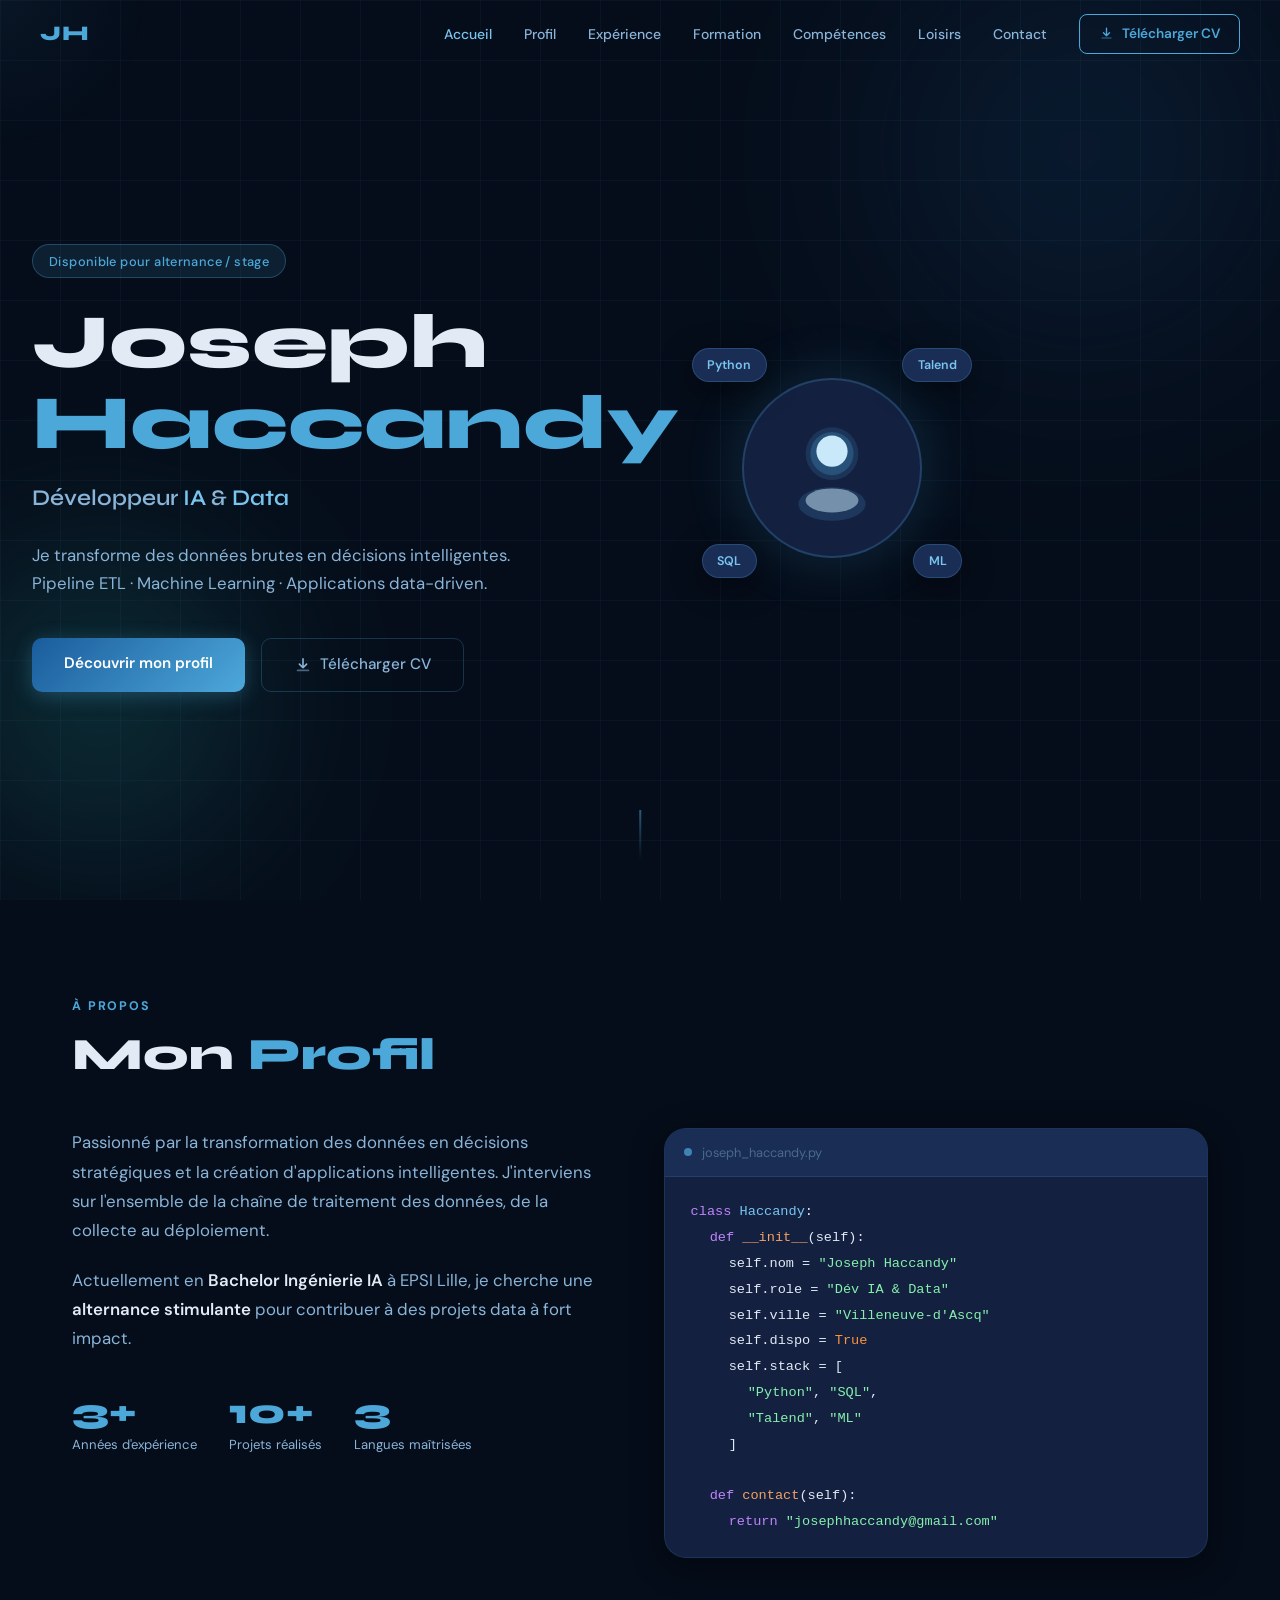
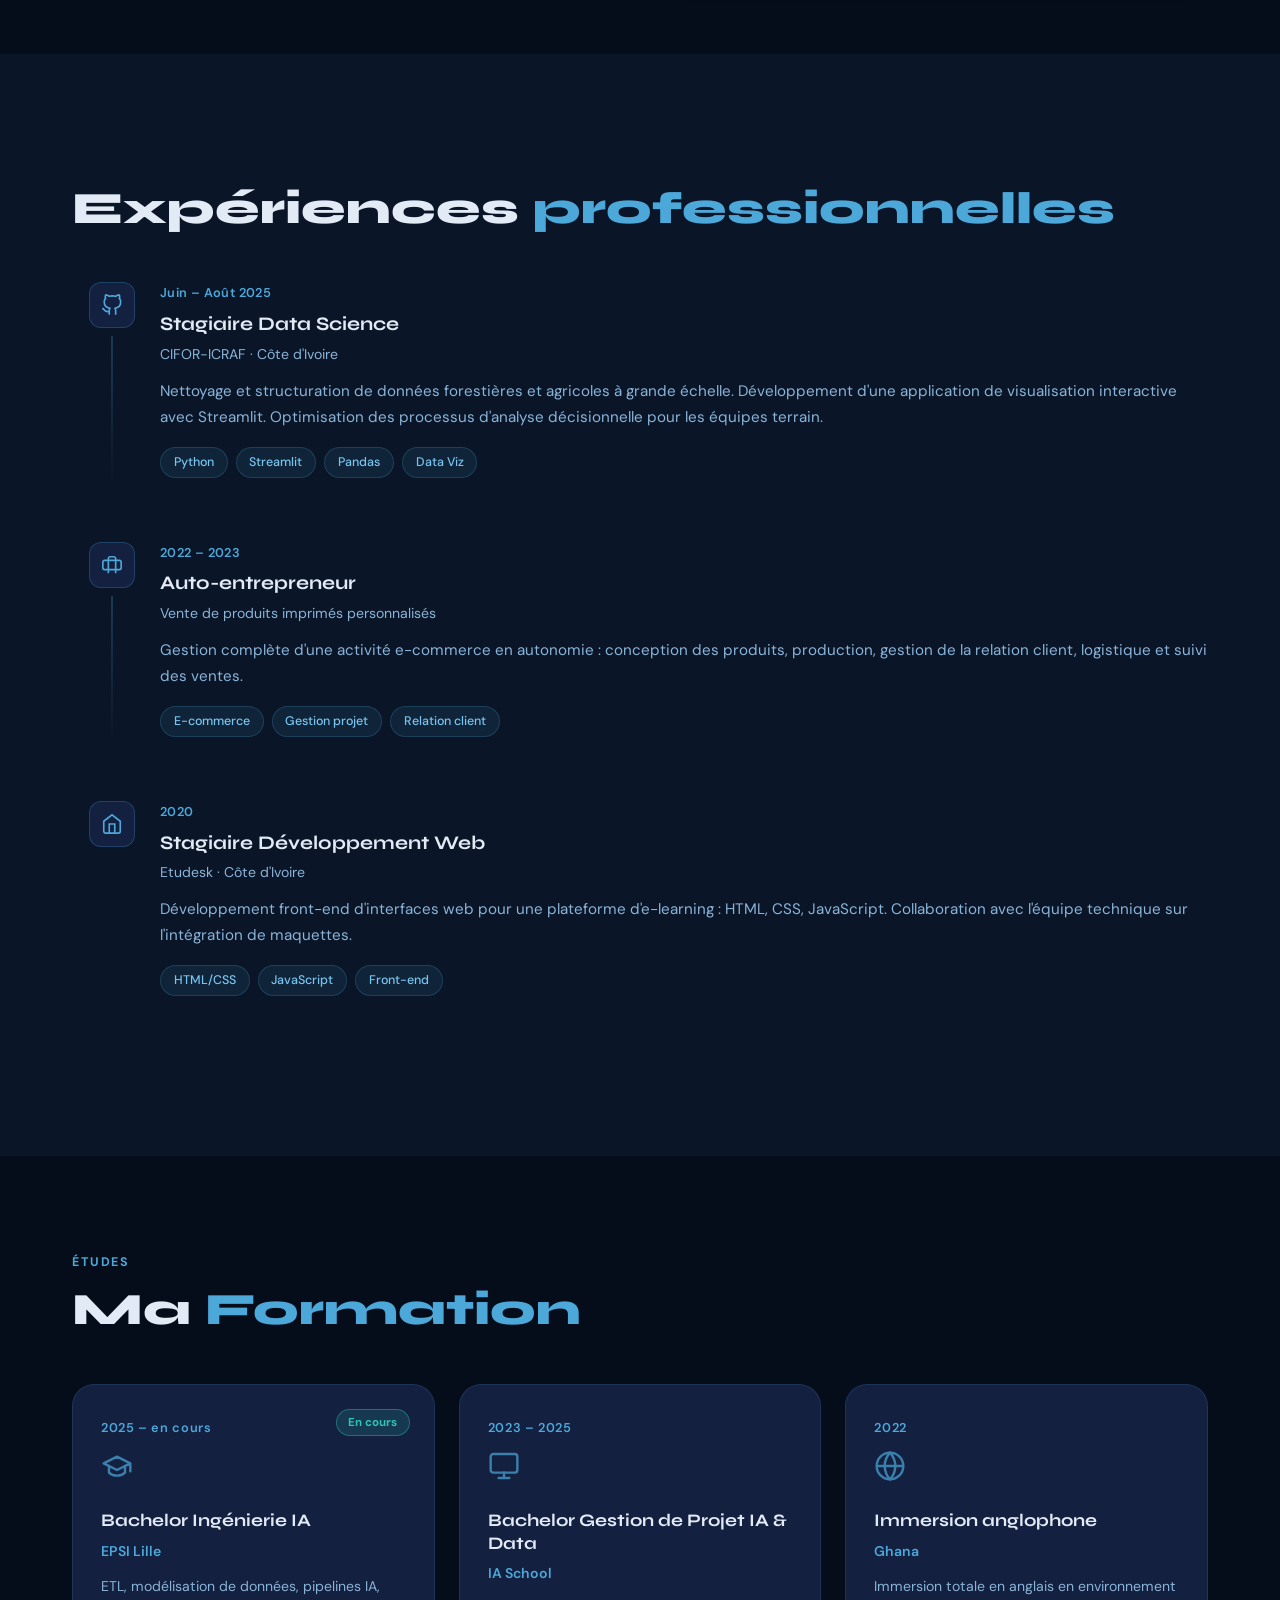
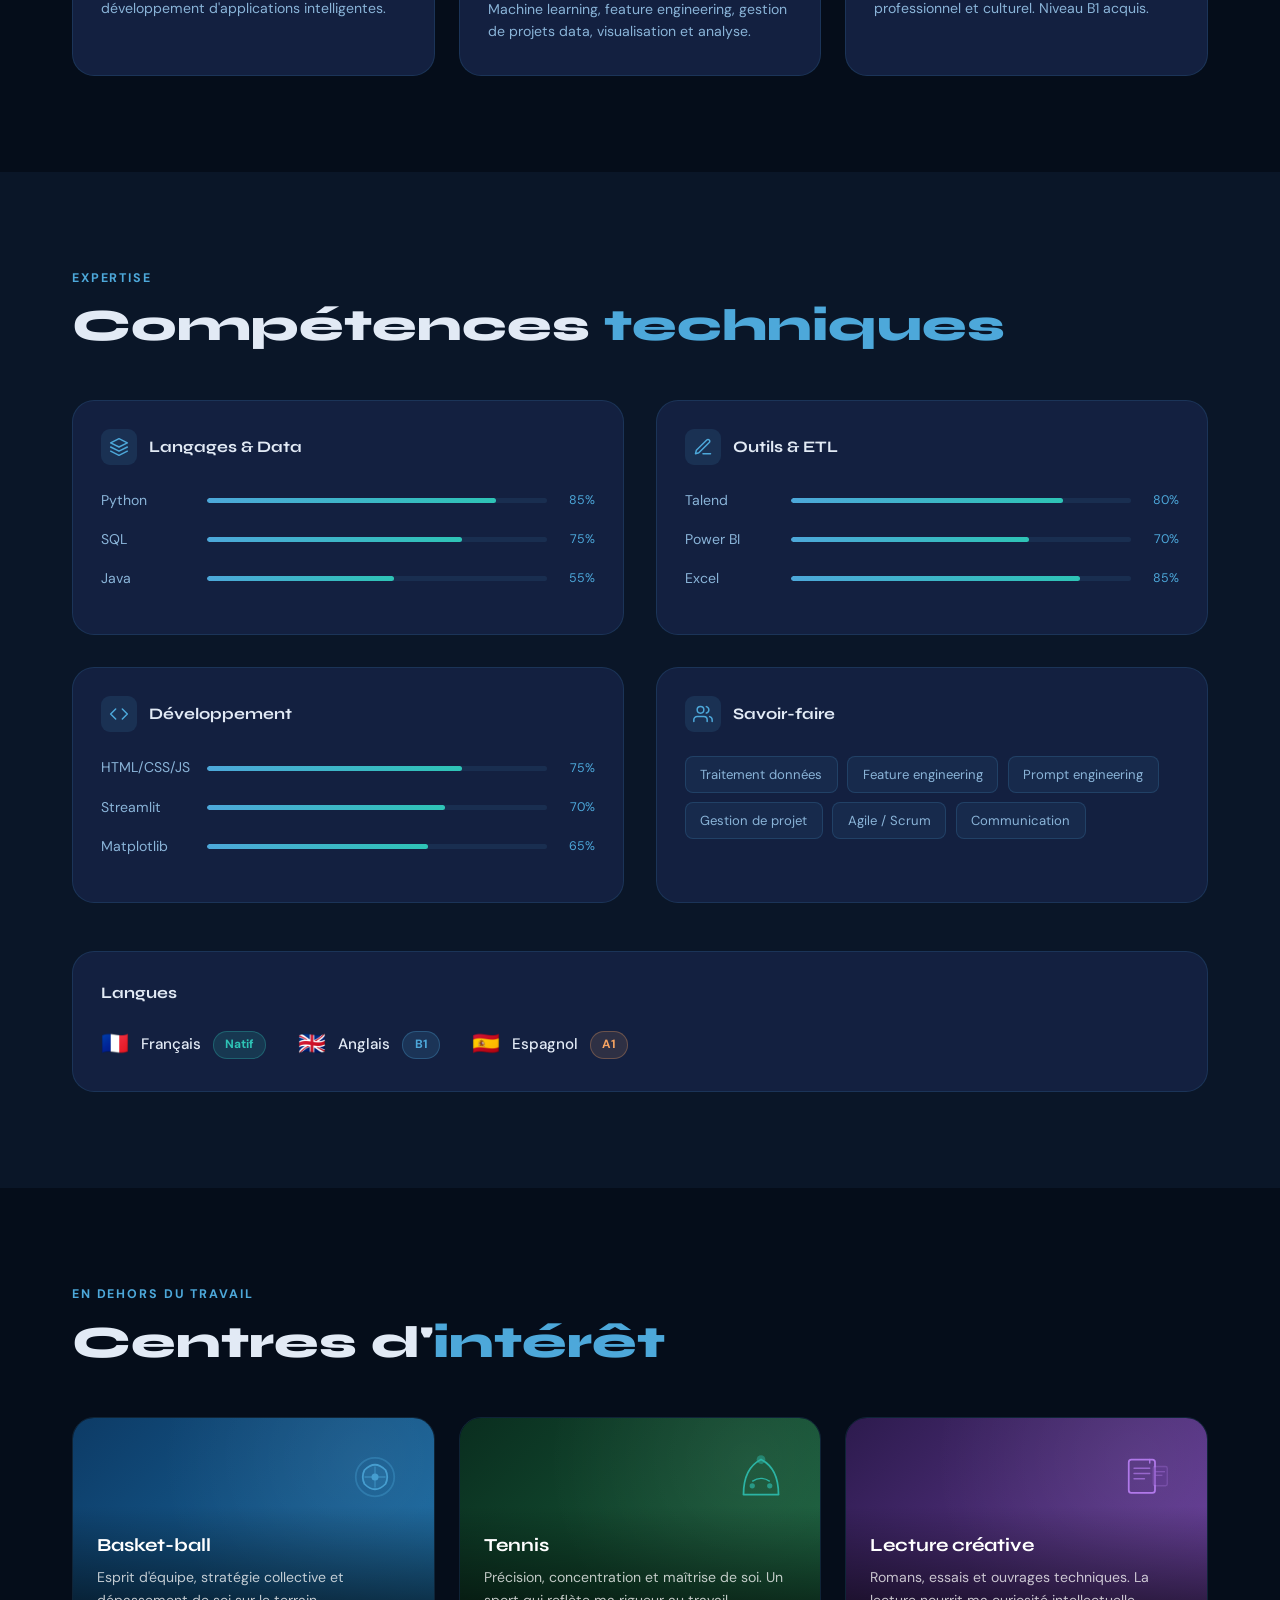
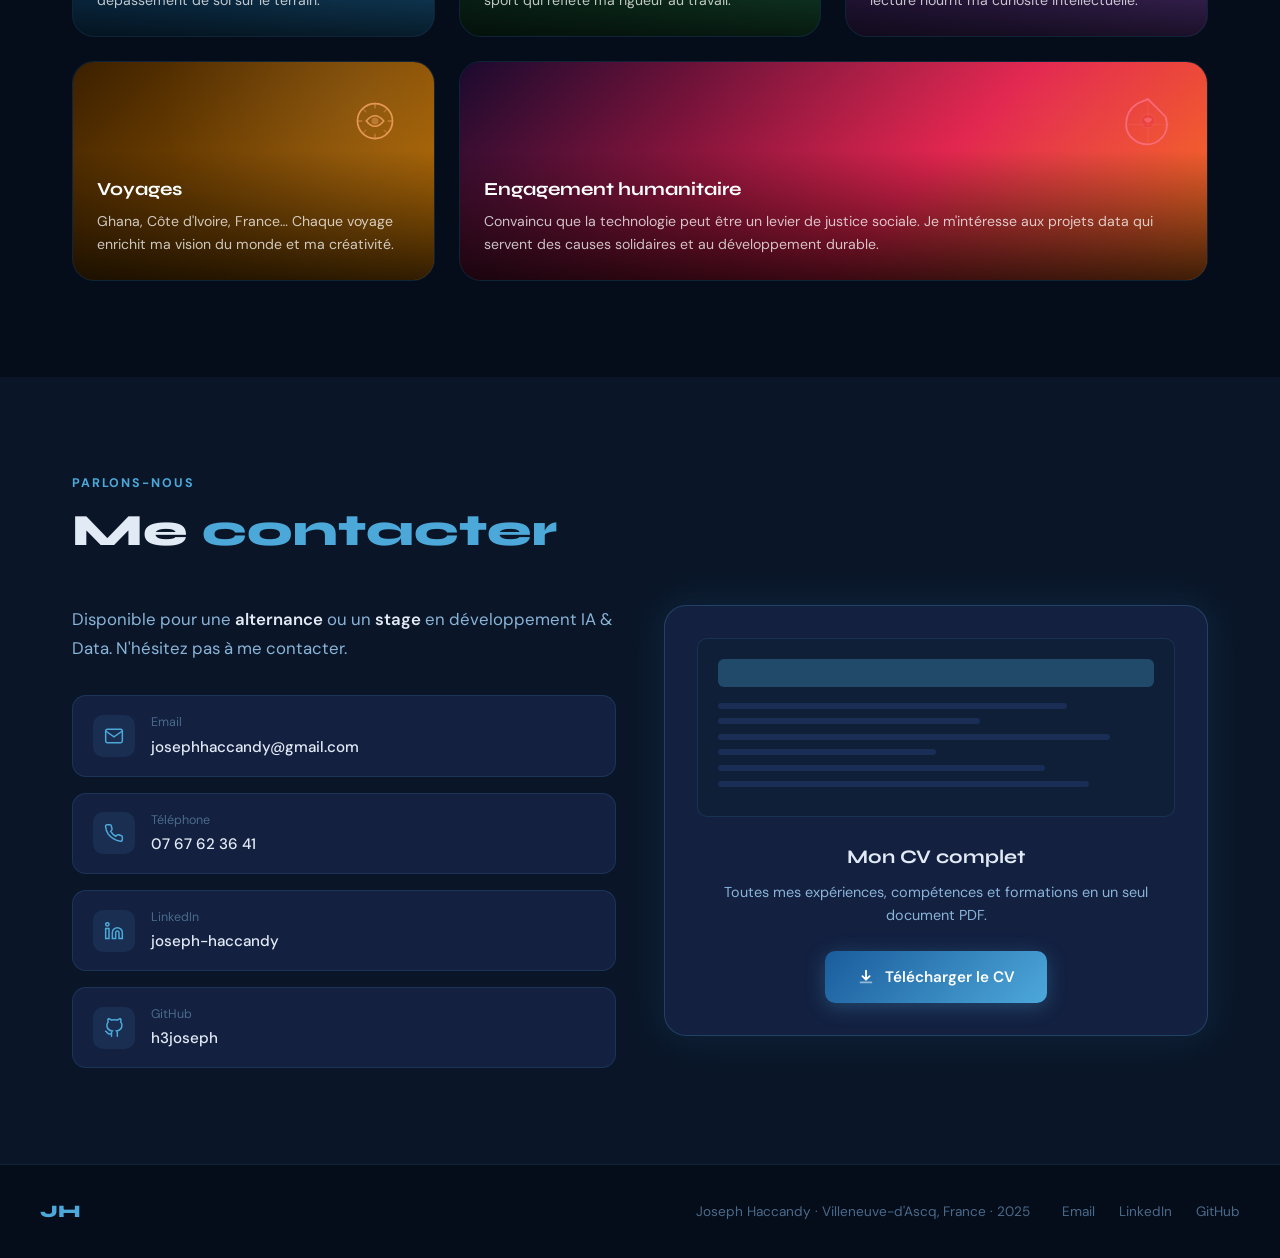
==== commit 6cf24605: "a" ====
--- a/index.html
+++ b/index.html
@@ -1,1737 +1,526 @@
 <!DOCTYPE html>
 <html lang="fr">
 <head>
-    <meta charset="UTF-8">
-    <meta name="viewport" content="width=device-width, initial-scale=1.0">
-    <title>Portfolio - Attouman Joseph Marie Haccandy | Data Engineer & IA</title>
-    <link rel="stylesheet" href="https://cdnjs.cloudflare.com/ajax/libs/font-awesome/6.4.0/css/all.min.css">
-    <link href="https://fonts.googleapis.com/css2?family=Inter:wght@300;400;500;600;700&family=Roboto+Mono:wght@300;400&display=swap" rel="stylesheet">
-    <style>
-        :root {
-            --primary-color: #1a365d;
-            --secondary-color: #2d3748;
-            --accent-color: #3182ce;
-            --accent-light: #90cdf4;
-            --light-color: #f7fafc;
-            --dark-color: #2d3748;
-            --text-color: #2d3748;
-            --text-light: #718096;
-            --border-color: #e2e8f0;
-            --shadow: 0 4px 6px rgba(0,0,0,0.07);
-            --shadow-hover: 0 15px 30px rgba(0,0,0,0.1);
-            --transition: all 0.3s ease;
-            --radius: 10px;
-        }
-
-        * {
-            margin: 0;
-            padding: 0;
-            box-sizing: border-box;
-        }
-
-        body {
-            font-family: 'Inter', sans-serif;
-            line-height: 1.6;
-            color: var(--text-color);
-            background-color: #f8f9fa;
-            overflow-x: hidden;
-            scroll-behavior: smooth;
-        }
-
-        .container {
-            width: 100%;
-            max-width: 1200px;
-            margin: 0 auto;
-            padding: 0 20px;
-        }
-
-        /* Header et Navigation */
-        header {
-            background-color: rgba(255, 255, 255, 0.95);
-            box-shadow: var(--shadow);
-            position: fixed;
-            top: 0;
-            left: 0;
-            width: 100%;
-            z-index: 1000;
-            backdrop-filter: blur(10px);
-            animation: slideDown 0.8s ease-out;
-            transition: transform 0.3s ease;
-        }
-
-        @keyframes slideDown {
-            from { transform: translateY(-100%); opacity: 0; }
-            to { transform: translateY(0); opacity: 1; }
-        }
-
-        header.hidden {
-            transform: translateY(-100%);
-        }
-
-        nav {
-            display: flex;
-            justify-content: space-between;
-            align-items: center;
-            padding: 20px 0;
-        }
-
-        .logo {
-            font-size: 1.8rem;
-            font-weight: 700;
-            color: var(--primary-color);
-            position: relative;
-            transition: var(--transition);
-        }
-
-        .logo span {
-            color: var(--accent-color);
-        }
-
-        .logo::after {
-            content: '';
-            position: absolute;
-            width: 100%;
-            height: 3px;
-            background: linear-gradient(90deg, var(--primary-color), var(--accent-color));
-            bottom: -5px;
-            left: 0;
-            transform: scaleX(0);
-            transform-origin: bottom right;
-            transition: transform 0.5s ease;
-        }
-
-        .logo:hover {
-            transform: scale(1.05);
-        }
-
-        .logo:hover::after {
-            transform: scaleX(1);
-            transform-origin: bottom left;
-        }
-
-        .nav-links {
-            display: flex;
-            list-style: none;
-        }
-
-        .nav-links li {
-            margin-left: 30px;
-            position: relative;
-        }
-
-        .nav-links a {
-            text-decoration: none;
-            color: var(--secondary-color);
-            font-weight: 500;
-            transition: var(--transition);
-            position: relative;
-            padding: 5px 0;
-        }
-
-        .nav-links a::before {
-            content: '';
-            position: absolute;
-            width: 0;
-            height: 2px;
-            background: var(--accent-color);
-            bottom: 0;
-            left: 0;
-            transition: width 0.3s ease;
-        }
-
-        .nav-links a:hover::before {
-            width: 100%;
-        }
-
-        .nav-links a:hover {
-            color: var(--accent-color);
-        }
-
-        .mobile-menu-btn {
-            display: none;
-            background: none;
-            border: none;
-            font-size: 1.5rem;
-            color: var(--primary-color);
-            cursor: pointer;
-            transition: var(--transition);
-        }
-
-        .mobile-menu-btn:hover {
-            transform: rotate(90deg);
-        }
-
-        /* Hero Section */
-        .hero {
-            padding: 150px 0 100px;
-            background: linear-gradient(135deg, var(--primary-color) 0%, #2c5282 100%);
-            color: white;
-            text-align: center;
-            position: relative;
-            overflow: hidden;
-            min-height: 100vh;
-            display: flex;
-            align-items: center;
-        }
-
-        .hero::before {
-            content: '';
-            position: absolute;
-            top: 0;
-            left: 0;
-            width: 100%;
-            height: 100%;
-            background: 
-                radial-gradient(circle at 20% 50%, rgba(255,255,255,0.1) 0%, transparent 50%),
-                radial-gradient(circle at 80% 20%, rgba(255,255,255,0.05) 0%, transparent 50%);
-            animation: pulse 10s infinite alternate;
-        }
-
-        @keyframes pulse {
-            0% { opacity: 0.5; }
-            100% { opacity: 1; }
-        }
-
-        .hero-content {
-            position: relative;
-            z-index: 2;
-            animation: fadeInUp 1s ease-out 0.3s both;
-        }
-
-        @keyframes fadeInUp {
-            from { 
-                opacity: 0; 
-                transform: translateY(30px) scale(0.95); 
-            }
-            to { 
-                opacity: 1; 
-                transform: translateY(0) scale(1); 
-            }
-        }
-
-        .hero h1 {
-            font-size: 3.5rem;
-            margin-bottom: 15px;
-            font-weight: 700;
-            position: relative;
-            display: inline-block;
-        }
-
-        .hero h1::after {
-            content: '';
-            position: absolute;
-            width: 100%;
-            height: 3px;
-            background: linear-gradient(90deg, transparent, var(--accent-light), transparent);
-            bottom: -10px;
-            left: 0;
-            animation: shimmer 3s infinite linear;
-        }
-
-        @keyframes shimmer {
-            0% { background-position: -200% center; }
-            100% { background-position: 200% center; }
-        }
-
-        .typing-container {
-            display: inline-block;
-            margin-bottom: 25px;
-        }
-
-        .typing-text {
-            font-size: 1.8rem;
-            font-weight: 400;
-            color: rgba(255,255,255,0.9);
-            border-right: 2px solid var(--accent-light);
-            padding-right: 5px;
-            white-space: nowrap;
-            overflow: hidden;
-            animation: typing 3.5s steps(40, end), blink-caret 0.75s step-end infinite;
-        }
-
-        @keyframes typing {
-            from { width: 0 }
-            to { width: 100% }
-        }
-
-        @keyframes blink-caret {
-            from, to { border-color: transparent }
-            50% { border-color: var(--accent-light) }
-        }
-
-        .hero p {
-            font-size: 1.2rem;
-            max-width: 700px;
-            margin: 0 auto 40px;
-            color: rgba(255,255,255,0.85);
-            line-height: 1.8;
-        }
-
-        .contact-info {
-            display: flex;
-            justify-content: center;
-            flex-wrap: wrap;
-            gap: 20px;
-            margin-top: 40px;
-            animation: fadeInUp 0.8s ease 0.8s both;
-        }
-
-        .contact-item {
-            display: flex;
-            align-items: center;
-            gap: 12px;
-            background-color: rgba(255,255,255,0.1);
-            padding: 12px 25px;
-            border-radius: 50px;
-            transition: var(--transition);
-            backdrop-filter: blur(5px);
-            border: 1px solid rgba(255,255,255,0.2);
-        }
-
-        .contact-item:hover {
-            background-color: rgba(255,255,255,0.2);
-            transform: translateY(-5px) scale(1.05);
-            box-shadow: 0 10px 20px rgba(0,0,0,0.2);
-        }
-
-        .contact-item i {
-            font-size: 1.2rem;
-            transition: var(--transition);
-        }
-
-        .contact-item:hover i {
-            transform: scale(1.2);
-        }
-
-        /* Sections générales */
-        section {
-            padding: 100px 0;
-            position: relative;
-            opacity: 0;
-            transform: translateY(50px);
-            transition: opacity 0.8s ease, transform 0.8s ease;
-        }
-
-        section.visible {
-            opacity: 1;
-            transform: translateY(0);
-        }
-
-        .section-title {
-            font-size: 2.5rem;
-            font-weight: 700;
-            color: var(--primary-color);
-            margin-bottom: 60px;
-            text-align: center;
-            position: relative;
-            display: inline-block;
-            left: 50%;
-            transform: translateX(-50%);
-        }
-
-        .section-title::after {
-            content: '';
-            position: absolute;
-            width: 80px;
-            height: 4px;
-            background: linear-gradient(90deg, var(--primary-color), var(--accent-color));
-            bottom: -15px;
-            left: 50%;
-            transform: translateX(-50%);
-            border-radius: 2px;
-            animation: titleUnderline 2s infinite alternate;
-        }
-
-        @keyframes titleUnderline {
-            0% { width: 80px; }
-            100% { width: 120px; }
-        }
-
-        /* About Section */
-        .about-content {
-            display: grid;
-            grid-template-columns: 1fr;
-            gap: 40px;
-            animation: slideInLeft 0.8s ease-out;
-        }
-
-        @keyframes slideInLeft {
-            from { opacity: 0; transform: translateX(-50px); }
-            to { opacity: 1; transform: translateX(0); }
-        }
-
-        .about-text p {
-            margin-bottom: 25px;
-            color: var(--text-light);
-            font-size: 1.15rem;
-            line-height: 1.8;
-            padding: 20px;
-            background: white;
-            border-radius: var(--radius);
-            box-shadow: var(--shadow);
-            transition: var(--transition);
-            position: relative;
-            overflow: hidden;
-        }
-
-        .about-text p::before {
-            content: '';
-            position: absolute;
-            top: 0;
-            left: -100%;
-            width: 100%;
-            height: 100%;
-            background: linear-gradient(90deg, transparent, rgba(49, 130, 206, 0.1), transparent);
-            transition: left 0.5s ease;
-        }
-
-        .about-text p:hover::before {
-            left: 100%;
-        }
-
-        .about-text p:hover {
-            transform: translateY(-5px);
-            box-shadow: var(--shadow-hover);
-        }
-
-        /* Skills Section */
-        .skills-container {
-            display: grid;
-            grid-template-columns: repeat(auto-fit, minmax(280px, 1fr));
-            gap: 30px;
-            margin-top: 40px;
-        }
-
-        .skill-category {
-            background-color: white;
-            padding: 30px;
-            border-radius: var(--radius);
-            box-shadow: var(--shadow);
-            transition: var(--transition);
-            position: relative;
-            overflow: hidden;
-            border: 1px solid var(--border-color);
-        }
-
-        .skill-category::before {
-            content: '';
-            position: absolute;
-            top: 0;
-            left: 0;
-            width: 4px;
-            height: 0;
-            background: var(--accent-color);
-            transition: height 0.5s ease;
-        }
-
-        .skill-category:hover::before {
-            height: 100%;
-        }
-
-        .skill-category:hover {
-            transform: translateY(-10px) scale(1.02);
-            box-shadow: var(--shadow-hover);
-        }
-
-        .skill-category h3 {
-            font-size: 1.4rem;
-            margin-bottom: 20px;
-            color: var(--primary-color);
-            display: flex;
-            align-items: center;
-            gap: 12px;
-            position: relative;
-            z-index: 1;
-        }
-
-        .skill-category h3 i {
-            color: var(--accent-color);
-            transition: var(--transition);
-        }
-
-        .skill-category:hover h3 i {
-            transform: rotate(15deg) scale(1.2);
-        }
-
-        .skill-list {
-            list-style: none;
-            position: relative;
-            z-index: 1;
-        }
-
-        .skill-list li {
-            margin-bottom: 15px;
-            padding: 10px;
-            background: rgba(49, 130, 206, 0.05);
-            border-radius: 5px;
-            display: flex;
-            align-items: center;
-            gap: 12px;
-            opacity: 0;
-            transform: translateX(-20px);
-            animation: slideInRight 0.5s ease forwards;
-            transition: var(--transition);
-        }
-
-        .skill-list li:hover {
-            background: rgba(49, 130, 206, 0.1);
-            transform: translateX(5px);
-        }
-
-        @keyframes slideInRight {
-            to { opacity: 1; transform: translateX(0); }
-        }
-
-        .skill-list li i {
-            color: var(--accent-color);
-            font-size: 0.9rem;
-            min-width: 20px;
-        }
-
-        .progress-container {
-            margin-top: 8px;
-        }
-
-        .progress-bar {
-            background-color: #e2e8f0;
-            height: 8px;
-            border-radius: 4px;
-            overflow: hidden;
-            position: relative;
-        }
-
-        .progress {
-            background: linear-gradient(90deg, var(--accent-light), var(--accent-color));
-            height: 100%;
-            border-radius: 4px;
-            width: 0;
-            transition: width 1.5s cubic-bezier(0.34, 1.56, 0.64, 1);
-            position: relative;
-        }
-
-        .progress::after {
-            content: '';
-            position: absolute;
-            top: 0;
-            left: 0;
-            right: 0;
-            bottom: 0;
-            background: linear-gradient(90deg, 
-                transparent, 
-                rgba(255,255,255,0.4), 
-                transparent);
-            animation: progressShimmer 2s infinite;
-        }
-
-        @keyframes progressShimmer {
-            0% { transform: translateX(-100%); }
-            100% { transform: translateX(100%); }
-        }
-
-        /* Projects Section */
-        .projects-grid {
-            display: grid;
-            grid-template-columns: repeat(auto-fill, minmax(350px, 1fr));
-            gap: 30px;
-            margin-top: 40px;
-        }
-
-        .project-card {
-            background-color: white;
-            border-radius: var(--radius);
-            overflow: hidden;
-            box-shadow: var(--shadow);
-            transition: var(--transition);
-            opacity: 0;
-            transform: translateY(30px) scale(0.95);
-            animation: fadeInUpCard 0.6s ease forwards;
-            position: relative;
-            border: 1px solid var(--border-color);
-        }
-
-        @keyframes fadeInUpCard {
-            to { 
-                opacity: 1; 
-                transform: translateY(0) scale(1); 
-            }
-        }
-
-        .project-card::before {
-            content: '';
-            position: absolute;
-            top: 0;
-            left: 0;
-            right: 0;
-            height: 4px;
-            background: linear-gradient(90deg, var(--accent-color), var(--accent-light));
-            transform: scaleX(0);
-            transform-origin: left;
-            transition: transform 0.5s ease;
-        }
-
-        .project-card:hover::before {
-            transform: scaleX(1);
-        }
-
-        .project-card:hover {
-            transform: translateY(-15px) scale(1.03);
-            box-shadow: var(--shadow-hover);
-        }
-
-        .project-img {
-            height: 200px;
-            background: linear-gradient(135deg, var(--primary-color), #2c5282);
-            display: flex;
-            align-items: center;
-            justify-content: center;
-            position: relative;
-            overflow: hidden;
-        }
-
-        .project-img::before {
-            content: '';
-            position: absolute;
-            top: 0;
-            left: 0;
-            right: 0;
-            bottom: 0;
-            background: linear-gradient(45deg, 
-                rgba(255,255,255,0.1) 25%, 
-                transparent 25%, 
-                transparent 50%, 
-                rgba(255,255,255,0.1) 50%, 
-                rgba(255,255,255,0.1) 75%, 
-                transparent 75%);
-            background-size: 50px 50px;
-            animation: movePattern 20s linear infinite;
-            opacity: 0.3;
-        }
-
-        @keyframes movePattern {
-            0% { background-position: 0 0; }
-            100% { background-position: 50px 50px; }
-        }
-
-        .project-img i {
-            font-size: 4rem;
-            color: white;
-            opacity: 0.8;
-            transition: var(--transition);
-            z-index: 2;
-        }
-
-        .project-card:hover .project-img i {
-            transform: scale(1.2) rotate(10deg);
-            opacity: 1;
-        }
-
-        .project-content {
-            padding: 25px;
-            position: relative;
-            z-index: 2;
-        }
-
-        .project-content h3 {
-            font-size: 1.4rem;
-            margin-bottom: 10px;
-            color: var(--primary-color);
-            transition: var(--transition);
-        }
-
-        .project-card:hover .project-content h3 {
-            color: var(--accent-color);
-        }
-
-        .project-content p {
-            color: var(--text-light);
-            margin-bottom: 20px;
-            line-height: 1.6;
-        }
-
-        .project-tech {
-            display: flex;
-            flex-wrap: wrap;
-            gap: 8px;
-            margin-bottom: 20px;
-        }
-
-        .tech-tag {
-            background-color: #ebf8ff;
-            color: var(--accent-color);
-            padding: 6px 14px;
-            border-radius: 50px;
-            font-size: 0.85rem;
-            font-weight: 500;
-            transition: var(--transition);
-            border: 1px solid #bee3f8;
-        }
-
-        .tech-tag:hover {
-            background-color: var(--accent-color);
-            color: white;
-            transform: translateY(-3px);
-            box-shadow: 0 5px 15px rgba(49, 130, 206, 0.3);
-        }
-
-        .project-links {
-            display: flex;
-            gap: 15px;
-        }
-
-        .project-link {
-            display: inline-flex;
-            align-items: center;
-            gap: 8px;
-            color: var(--accent-color);
-            text-decoration: none;
-            font-weight: 500;
-            transition: var(--transition);
-            padding: 10px 20px;
-            border: 2px solid var(--accent-color);
-            border-radius: 5px;
-            background: white;
-        }
-
-        .project-link:hover {
-            background-color: var(--accent-color);
-            color: white;
-            transform: translateY(-3px);
-            box-shadow: 0 5px 15px rgba(49, 130, 206, 0.3);
-        }
-
-        /* Journey Timeline */
-        .journey-container {
-            position: relative;
-            max-width: 900px;
-            margin: 60px auto 0;
-            padding: 40px 0;
-        }
-
-        .journey-line {
-            position: absolute;
-            left: 50%;
-            top: 0;
-            bottom: 0;
-            width: 4px;
-            background: linear-gradient(to bottom, 
-                var(--accent-color), 
-                var(--accent-light), 
-                var(--accent-color));
-            transform: translateX(-50%);
-            z-index: 1;
-            animation: lineGlow 3s infinite alternate;
-        }
-
-        @keyframes lineGlow {
-            0% { box-shadow: 0 0 5px var(--accent-light); }
-            100% { box-shadow: 0 0 20px var(--accent-color); }
-        }
-
-        .journey-line::before,
-        .journey-line::after {
-            content: '';
-            position: absolute;
-            width: 16px;
-            height: 16px;
-            background-color: white;
-            border: 4px solid var(--accent-color);
-            border-radius: 50%;
-            left: 50%;
-            transform: translateX(-50%);
-            animation: pulseDot 2s infinite;
-        }
-
-        @keyframes pulseDot {
-            0%, 100% { transform: translateX(-50%) scale(1); }
-            50% { transform: translateX(-50%) scale(1.2); }
-        }
-
-        .journey-line::before { top: 0; }
-        .journey-line::after { bottom: 0; }
-
-        .journey-item {
-            position: relative;
-            width: 45%;
-            margin-bottom: 70px;
-            opacity: 0;
-            transform: translateX(-50px);
-            transition: opacity 0.6s ease, transform 0.6s ease;
-        }
-
-        .journey-item.visible {
-            opacity: 1;
-            transform: translateX(0);
-        }
-
-        .journey-item:nth-child(odd) {
-            margin-left: 5%;
-            animation-delay: 0.2s;
-        }
-
-        .journey-item:nth-child(even) {
-            margin-left: 50%;
-            animation-delay: 0.4s;
-        }
-
-        .journey-content {
-            padding: 30px;
-            background-color: white;
-            border-radius: var(--radius);
-            box-shadow: var(--shadow);
-            position: relative;
-            transition: var(--transition);
-            border: 1px solid var(--border-color);
-            overflow: hidden;
-        }
-
-        .journey-content::before {
-            content: '';
-            position: absolute;
-            top: 0;
-            left: 0;
-            right: 0;
-            height: 4px;
-            background: linear-gradient(90deg, var(--accent-color), var(--accent-light));
-            transform: scaleX(0);
-            transform-origin: left;
-            transition: transform 0.5s ease;
-        }
-
-        .journey-content:hover::before {
-            transform: scaleX(1);
-        }
-
-        .journey-content:hover {
-            transform: translateY(-8px) scale(1.02);
-            box-shadow: var(--shadow-hover);
-        }
-
-        .journey-item::before {
-            content: '';
-            position: absolute;
-            width: 24px;
-            height: 24px;
-            background-color: white;
-            border: 4px solid var(--accent-color);
-            border-radius: 50%;
-            top: 30px;
-            z-index: 2;
-            box-shadow: 0 0 10px rgba(49, 130, 206, 0.5);
-            transition: var(--transition);
-        }
-
-        .journey-item:hover::before {
-            transform: scale(1.2);
-            box-shadow: 0 0 20px var(--accent-color);
-        }
-
-        .journey-item:nth-child(odd)::before { right: -36px; }
-        .journey-item:nth-child(even)::before { left: -36px; }
-
-        .journey-item::after {
-            content: '';
-            position: absolute;
-            width: 30px;
-            height: 4px;
-            background: var(--accent-color);
-            top: 42px;
-            z-index: 1;
-            transition: var(--transition);
-        }
-
-        .journey-item:nth-child(odd)::after { right: -30px; }
-        .journey-item:nth-child(even)::after { left: -30px; }
-
-        .journey-content h3 {
-            font-size: 1.3rem;
-            margin-bottom: 8px;
-            color: var(--primary-color);
-            transition: var(--transition);
-        }
-
-        .journey-content:hover h3 {
-            color: var(--accent-color);
-        }
-
-        .journey-content .date {
-            color: var(--accent-color);
-            font-weight: 600;
-            margin-bottom: 12px;
-            display: block;
-            font-size: 0.95rem;
-            padding: 4px 12px;
-            background: rgba(49, 130, 206, 0.1);
-            border-radius: 20px;
-            display: inline-block;
-        }
-
-        /* Languages Section */
-        .languages-grid {
-            display: grid;
-            grid-template-columns: repeat(auto-fit, minmax(300px, 1fr));
-            gap: 30px;
-            margin-top: 40px;
-        }
-
-        .language-card {
-            background: white;
-            padding: 30px;
-            border-radius: var(--radius);
-            box-shadow: var(--shadow);
-            transition: var(--transition);
-            position: relative;
-            overflow: hidden;
-            border: 1px solid var(--border-color);
-        }
-
-        .language-card:hover {
-            transform: translateY(-10px) scale(1.02);
-            box-shadow: var(--shadow-hover);
-        }
-
-        .language-card h3 {
-            font-size: 1.5rem;
-            margin-bottom: 25px;
-            color: var(--primary-color);
-            display: flex;
-            align-items: center;
-            gap: 12px;
-        }
-
-        .language-card h3 i {
-            color: var(--accent-color);
-            transition: var(--transition);
-        }
-
-        .language-card:hover h3 i {
-            transform: rotate(360deg);
-        }
-
-        .language-level {
-            margin-bottom: 20px;
-        }
-
-        .language-level h4 {
-            font-size: 1.1rem;
-            margin-bottom: 10px;
-            color: var(--secondary-color);
-            display: flex;
-            justify-content: space-between;
-            align-items: center;
-        }
-
-        .level-percent {
-            color: var(--accent-color);
-            font-weight: 600;
-            font-size: 0.9rem;
-            opacity: 0;
-            transform: translateX(-10px);
-            transition: all 0.3s ease 0.5s;
-        }
-
-        .language-card:hover .level-percent {
-            opacity: 1;
-            transform: translateX(0);
-        }
-
-        /* Interests Section */
-        .interests-container {
-            display: grid;
-            grid-template-columns: repeat(auto-fit, minmax(250px, 1fr));
-            gap: 30px;
-            margin-top: 40px;
-        }
-
-        .interest-card {
-            background: white;
-            padding: 40px 30px;
-            border-radius: var(--radius);
-            box-shadow: var(--shadow);
-            transition: var(--transition);
-            text-align: center;
-            position: relative;
-            overflow: hidden;
-            border: 1px solid var(--border-color);
-        }
-
-        .interest-card::before {
-            content: '';
-            position: absolute;
-            top: 0;
-            left: 0;
-            right: 0;
-            bottom: 0;
-            background: linear-gradient(135deg, 
-                rgba(49, 130, 206, 0.1) 0%, 
-                transparent 50%,
-                rgba(26, 54, 93, 0.1) 100%);
-            opacity: 0;
-            transition: var(--transition);
-        }
-
-        .interest-card:hover::before {
-            opacity: 1;
-        }
-
-        .interest-card:hover {
-            transform: translateY(-15px) scale(1.05);
-            box-shadow: var(--shadow-hover);
-        }
-
-        .interest-icon {
-            width: 80px;
-            height: 80px;
-            background: linear-gradient(135deg, var(--accent-color), var(--accent-light));
-            border-radius: 50%;
-            display: flex;
-            align-items: center;
-            justify-content: center;
-            margin: 0 auto 25px;
-            font-size: 2rem;
-            color: white;
-            transition: var(--transition);
-        }
-
-        .interest-card:hover .interest-icon {
-            transform: scale(1.2) rotate(360deg);
-        }
-
-        .interest-card h3 {
-            font-size: 1.4rem;
-            margin-bottom: 15px;
-            color: var(--primary-color);
-            transition: var(--transition);
-        }
-
-        .interest-card:hover h3 {
-            color: var(--accent-color);
-        }
-
-        .interest-card p {
-            color: var(--text-light);
-            line-height: 1.6;
-        }
-
-        /* Footer */
-        footer {
-            background: linear-gradient(135deg, var(--primary-color) 0%, #1a365d 100%);
-            color: white;
-            padding: 80px 0 30px;
-            position: relative;
-            overflow: hidden;
-        }
-
-        footer::before {
-            content: '';
-            position: absolute;
-            top: 0;
-            left: 0;
-            right: 0;
-            bottom: 0;
-            background: 
-                radial-gradient(circle at 20% 80%, rgba(255,255,255,0.05) 0%, transparent 50%),
-                radial-gradient(circle at 80% 20%, rgba(255,255,255,0.03) 0%, transparent 50%);
-        }
-
-        .footer-content {
-            display: grid;
-            grid-template-columns: repeat(auto-fit, minmax(300px, 1fr));
-            gap: 40px;
-            margin-bottom: 50px;
-            position: relative;
-            z-index: 2;
-        }
-
-        .footer-col {
-            animation: fadeInUp 0.8s ease-out;
-        }
-
-        .footer-col h3 {
-            font-size: 1.6rem;
-            margin-bottom: 25px;
-            position: relative;
-            padding-bottom: 15px;
-            display: inline-block;
-        }
-
-        .footer-col h3::after {
-            content: '';
-            position: absolute;
-            width: 50px;
-            height: 3px;
-            background: var(--accent-light);
-            bottom: 0;
-            left: 0;
-            animation: titleUnderline 2s infinite alternate;
-        }
-
-        .footer-col p,
-        .footer-col a {
-            color: rgba(255,255,255,0.85);
-            margin-bottom: 12px;
-            display: flex;
-            align-items: center;
-            gap: 12px;
-            text-decoration: none;
-            transition: var(--transition);
-        }
-
-        .footer-col a:hover {
-            color: white;
-            transform: translateX(10px);
-        }
-
-        .social-links {
-            display: flex;
-            gap: 15px;
-            margin-top: 25px;
-        }
-
-        .social-links a {
-            display: flex;
-            align-items: center;
-            justify-content: center;
-            width: 50px;
-            height: 50px;
-            background: rgba(255,255,255,0.1);
-            border-radius: 50%;
-            transition: var(--transition);
-            border: 1px solid rgba(255,255,255,0.2);
-        }
-
-        .social-links a:hover {
-            background: var(--accent-color);
-            transform: translateY(-5px) rotate(360deg);
-            box-shadow: 0 10px 20px rgba(0,0,0,0.2);
-        }
-
-        .copyright {
-            text-align: center;
-            padding-top: 30px;
-            border-top: 1px solid rgba(255,255,255,0.1);
-            color: rgba(255,255,255,0.7);
-            font-size: 0.9rem;
-            position: relative;
-            z-index: 2;
-        }
-
-        .copyright-links {
-            display: flex;
-            justify-content: center;
-            gap: 20px;
-            margin-top: 10px;
-        }
-
-        .copyright-links a {
-            color: rgba(255,255,255,0.7);
-            text-decoration: none;
-            transition: var(--transition);
-            padding: 5px 10px;
-        }
-
-        .copyright-links a:hover {
-            color: white;
-            transform: translateY(-3px);
-        }
-
-        /* Responsive */
-        @media (max-width: 992px) {
-            .journey-line {
-                left: 30px;
-            }
-
-            .journey-item {
-                width: calc(100% - 60px);
-                margin-left: 60px !important;
-            }
-
-            .journey-item:nth-child(odd)::before,
-            .journey-item:nth-child(even)::before {
-                left: -36px;
-                right: auto;
-            }
-
-            .journey-item:nth-child(odd)::after,
-            .journey-item:nth-child(even)::after {
-                left: -30px;
-                right: auto;
-            }
-        }
-
-        @media (max-width: 768px) {
-            .nav-links {
-                display: none;
-                position: fixed;
-                top: 80px;
-                left: 0;
-                width: 100%;
-                background: rgba(255, 255, 255, 0.98);
-                flex-direction: column;
-                padding: 20px;
-                box-shadow: var(--shadow);
-                backdrop-filter: blur(10px);
-                z-index: 999;
-            }
-
-            .nav-links.active {
-                display: flex;
-                animation: slideDown 0.3s ease;
-            }
-
-            .nav-links li {
-                margin: 10px 0;
-                width: 100%;
-            }
-
-            .mobile-menu-btn {
-                display: block;
-            }
-
-            .hero h1 {
-                font-size: 2.5rem;
-            }
-
-            .typing-text {
-                font-size: 1.4rem;
-            }
-
-            .section-title {
-                font-size: 2rem;
-            }
-
-            .projects-grid {
-                grid-template-columns: 1fr;
-            }
-
-            .skills-container,
-            .languages-grid,
-            .interests-container {
-                grid-template-columns: 1fr;
-            }
-        }
-
-        @media (max-width: 576px) {
-            .hero {
-                padding: 120px 0 60px;
-            }
-
-            .hero h1 {
-                font-size: 2rem;
-            }
-
-            .typing-text {
-                font-size: 1.2rem;
-            }
-
-            .contact-info {
-                flex-direction: column;
-            }
-
-            .section-title {
-                font-size: 1.8rem;
-            }
-
-            .project-links {
-                flex-direction: column;
-            }
-
-            .footer-content {
-                grid-template-columns: 1fr;
-            }
-        }
-    </style>
+  <meta charset="UTF-8" />
+  <meta name="viewport" content="width=device-width, initial-scale=1.0" />
+  <title>Joseph Haccandy — Développeur IA & Data</title>
+  <link rel="stylesheet" href="static/css/style.css" />
+  <link rel="preconnect" href="https://fonts.googleapis.com" />
+  <link href="https://fonts.googleapis.com/css2?family=Syne:wght@400;600;700;800&family=DM+Sans:ital,wght@0,300;0,400;0,500;1,300&display=swap" rel="stylesheet" />
 </head>
 <body>
-    <header>
-        <div class="container">
-            <nav>
-                <div class="logo">Haccandy<span>.</span></div>
-                <ul class="nav-links">
-                    <li><a href="#about">À propos</a></li>
-                    <li><a href="#skills">Compétences</a></li>
-                    <li><a href="#projects">Projets</a></li>
-                    <li><a href="#experience">Expérience</a></li>
-                    <li><a href="#languages">Langues</a></li>
-                    <li><a href="#interests">Centres d'intérêt</a></li>
-                    <li><a href="#contact">Contact</a></li>
-                </ul>
-                <button class="mobile-menu-btn"><i class="fas fa-bars"></i></button>
-            </nav>
-        </div>
-    </header>
-
-    <section class="hero">
-        <div class="container">
-            <div class="hero-content">
-                <h1>Attouman Joseph Marie Haccandy</h1>
-                <div class="typing-container">
-                    <div class="typing-text">Data Engineer & Développeur IA</div>
-                </div>
-                <p>Passionné par la création de solutions data-driven innovantes, je transforme des données complexes en insights actionnables. Mon expertise s'étend de l'ingénierie des données au développement d'applications IA, avec une approche centrée sur la valeur métier.</p>
-                <div class="contact-info">
-                    <div class="contact-item"><i class="fas fa-envelope"></i><span>josephhaccandy@gmail.com</span></div>
-                    <div class="contact-item"><i class="fas fa-phone"></i><span>07 67 62 36 41</span></div>
-                    <div class="contact-item"><i class="fas fa-map-marker-alt"></i><span>Villeneuve-d'Ascq, France</span></div>
-                </div>
-            </div>
-        </div>
-    </section>
-
-    <section id="about">
-        <div class="container">
-            <h2 class="section-title">À propos de moi</h2>
-            <div class="about-content">
-                <div class="about-text">
-                   <div class="about-text">
-    <p>Ingénieur en Intelligence Artificielle en formation à l'EPSI Lille, je me spécialise dans le développement de solutions data-driven innovantes. Fort d'un Bachelor en Gestion de Projet IA & Data, je combine expertise technique et vision stratégique pour transformer les défis métier en opportunités technologiques.</p>
-    <p>Passionné par l'innovation, je m'intéresse particulièrement à l'intersection entre l'IA, l'analyse de données et la création de valeur métier. J'aime concevoir des outils pragmatiques qui facilitent la prise de décision et résolvent des problèmes concrets.</p>
-    <p>En parallèle de mes études, j'ai acquis une expérience en gestion de projet et en entrepreneuriat via mon activité d'auto-entrepreneur, renforçant ma capacité à mener des initiatives de bout en bout.</p>
-    <p>Convaincu que la technologie doit servir des objectifs concrets, je cherche à rejoindre des équipes où je pourrai contribuer à des projets à fort impact, en apportant mes compétences techniques et mon esprit entrepreneurial.</p>
-</div>
-                </div>
-            </div>
-        </div>
-    </section>
-
-    <section id="skills" style="background-color: #f8f9fa;">
-        <div class="container">
-            <h2 class="section-title">Compétences techniques</h2>
-            <div class="skills-container">
-                <div class="skill-category">
-                    <h3><i class="fas fa-code"></i> Programmation & BD</h3>
-                    <ul class="skill-list">
-                        <li><i class="fas fa-check"></i> Python (pandas, numpy, scikit-learn)</li>
-                        <li><i class="fas fa-check"></i> SQL / PostgreSQL - Avancé</li>
-                        <li><i class="fas fa-check"></i> Java & Architecture MVC</li>
-                        <li><i class="fas fa-check"></i> HTML5/CSS3/JavaScript </li>
-                        <li><i class="fas fa-check"></i> Git & Méthodologies Agile</li>
-                        <div class="progress-container">
-                            <div class="progress-bar">
-                                <div class="progress" style="width: 90%;"></div>
-                            </div>
-                        </div>
-                    </ul>
-                </div>
-                <div class="skill-category">
-                    <h3><i class="fas fa-chart-bar"></i> Analyse & DataViz</h3>
-                    <ul class="skill-list">
-                        <li><i class="fas fa-check"></i> Power BI & Tableaux de bord</li>
-                        <li><i class="fas fa-check"></i> Streamlit & Applications interactives</li>
-                        <li><i class="fas fa-check"></i> Matplotlib/Seaborn/Plotly</li>
-                        <li><i class="fas fa-check"></i> Storytelling avec les données</li>
-                        <li><i class="fas fa-check"></i> Analyse statistique exploratoire</li>
-                        <div class="progress-container">
-                            <div class="progress-bar">
-                                <div class="progress" style="width: 85%;"></div>
-                            </div>
-                        </div>
-                    </ul>
-                </div>
-                <div class="skill-category">
-                    <h3><i class="fas fa-robot"></i> IA & ML</h3>
-                    <ul class="skill-list">
-                        <li><i class="fas fa-check"></i> Machine Learning & Modèles prédictifs</li>
-                        <li><i class="fas fa-check"></i> Prétraitement & Feature Engineering</li>
-                        <li><i class="fas fa-check"></i> Prompt Engineering & LLMs</li>
-                        <li><i class="fas fa-check"></i> Pipeline de données ETL/ELT</li>
-                        <li><i class="fas fa-check"></i> Automatisation de workflows</li>
-                        <div class="progress-container">
-                            <div class="progress-bar">
-                                <div class="progress" style="width: 80%;"></div>
-                            </div>
-                        </div>
-                    </ul>
-                </div>
-                <div class="skill-category">
-                    <h3><i class="fas fa-tools"></i> Outils & Environnements</h3>
-                    <ul class="skill-list">
-                        <li><i class="fas fa-check"></i> Jupyter Notebook / Colab</li>
-                        <li><i class="fas fa-check"></i> Excel </li>
-                        <li><i class="fas fa-check"></i> VS Code & PyCharm</li>
-                        <li><i class="fas fa-check"></i> Docker </li>
-                       
-                        <div class="progress-container">
-                            <div class="progress-bar">
-                                <div class="progress" style="width: 75%;"></div>
-                            </div>
-                        </div>
-                    </ul>
-                </div>
-            </div>
-        </div>
-    </section>
-
-    <section id="projects">
-        <div class="container">
-            <h2 class="section-title">Projets significatifs</h2>
-            <div class="projects-grid">
-                <div class="project-card">
-                    <div class="project-img">
-                        <i class="fas fa-chart-line"></i>
-                    </div>
-                    <div class="project-content">
-                        <h3>Analyse Exploratoire de Données Animée</h3>
-                        <p>Application interactive d'analyse exploratoire avec visualisations animées pour identifier tendances et patterns dans des datasets complexes. Intégration de graphiques Plotly dynamiques et storytelling data.</p>
-                        <div class="project-tech">
-                            <span class="tech-tag">Python</span>
-                            <span class="tech-tag">Plotly</span>
-                            <span class="tech-tag">Pandas</span>
-                            <span class="tech-tag">Jupyter</span>
-                        </div>
-                        <div class="project-links">
-                            <a href="https://github.com/h3joseph/analyse-de-donnees-anime" target="_blank" class="project-link">
-                                <i class="fab fa-github"></i> Code source
-                            </a>
-                            <a href="#" class="project-link">
-                                <i class="fas fa-external-link-alt"></i> Démo
-                            </a>
-                        </div>
-                    </div>
-                </div>
-                <div class="project-card">
-                    <div class="project-img">
-                        <i class="fas fa-charging-station"></i>
-                    </div>
-                    <div class="project-content">
-                        <h3>DataViz & IA - Stations VE</h3>
-                        <p>Modèle prédictif et application de visualisation pour optimiser l'emplacement des stations de recharge électrique. Analyse de données de trafic, consommation et modélisation prédictive.</p>
-                        <div class="project-tech">
-                            <span class="tech-tag">Streamlit</span>
-                            <span class="tech-tag">Scikit-learn</span>
-                            <span class="tech-tag">Folium</span>
-                            <span class="tech-tag">GeoPandas</span>
-                        </div>
-                        <div class="project-links">
-                            <a href="https://github.com/h3joseph/vehicule-electrique" target="_blank" class="project-link">
-                                <i class="fab fa-github"></i> Code source
-                            </a>
-                        </div>
-                    </div>
-                </div>
-                <div class="project-card">
-                    <div class="project-img">
-                        <i class="fas fa-rocket"></i>
-                    </div>
-                    <div class="project-content">
-                        <h3>Système de Réservation Spatiale</h3>
-                        <p>Application Java complète avec base de données pour la gestion de réservations de vols spatiaux. Architecture MVC, interface utilisateur JavaFX et gestion transactionnelle.</p>
-                        <div class="project-tech">
-                            <span class="tech-tag">Java</span>
-                            <span class="tech-tag">JavaFX</span>
-                            <span class="tech-tag">MySQL</span>
-                            <span class="tech-tag">MVC</span>
-                        </div>
-                        <div class="project-links">
-                            <a href="https://github.com/h3joseph/-rojet_StarFleetReservation" target="_blank" class="project-link">
-                                <i class="fab fa-github"></i> Code source
-                            </a>
-                        </div>
-                    </div>
-                </div>
-                <div class="project-card">
-                    <div class="project-img">
-                        <i class="fas fa-chart-pie"></i>
-                    </div>
-                    <div class="project-content">
-                        <h3>Dashboard Analytique Power BI</h3>
-                        <p>Tableau de bord interactif avec KPI monitoring, visualisations avancées et capacité de drill-down. Modélisation de données et création de mesures DAX complexes.</p>
-                        <div class="project-tech">
-                            <span class="tech-tag">Power BI</span>
-                            <span class="tech-tag">DAX</span>
-                            <span class="tech-tag">SQL</span>
-                            <span class="tech-tag">Data Modeling</span>
-                        </div>
-                        <div class="project-links">
-                            <a href="#" class="project-link">
-                                <i class="fas fa-eye"></i> Visualisation
-                            </a>
-                        </div>
-                    </div>
-                </div>
-            </div>
-        </div>
-    </section>
-
-    <section id="experience" style="background-color: #f8f9fa;">
-        <div class="container">
-            <h2 class="section-title">Parcours professionnel</h2>
-            <div class="journey-container">
-                <div class="journey-line"></div>
-                
-                <div class="journey-item">
-                    <div class="journey-content">
-                        <span class="date">Juin - Août 2025</span>
-                        <h3>Stagiaire Data Science</h3>
-                        <p><strong>CIFOR-ICRAF, Côte d'Ivoire</strong></p>
-                        <p>Nettoyage et structuration de données forestières/agricoles. Développement d'application de visualisation Streamlit. Optimisation des processus d'analyse pour la recherche environnementale.</p>
-                    </div>
-                </div>
-                
-              
-                
-                <div class="journey-item">
-                    <div class="journey-content">
-                        <span class="date">2023 - 2025</span>
-                        <h3>Bachelor Gestion de Projet IA & Data</h3>
-                        <p><strong>IA School, France</strong></p>
-                        <p>Spécialisation en gestion de projet appliquée à l'IA et data science. Méthodologies Agile, gestion des données et développement de solutions data-driven.</p>
-                    </div>
-                </div>
-                
-                <div class="journey-item">
-                    <div class="journey-content">
-                        <span class="date">2022 - 2023</span>
-                        <h3>Auto-entrepreneur</h3>
-                        <p><strong>E-commerce personnalisé</strong></p>
-                        <p>Gestion complète d'activité e-commerce : conception, production, marketing, relation client. Développement de compétences entrepreneuriales et analyse de marché.</p>
-                    </div>
-                </div>
-            </div>
-        </div>
-    </section>
-
-    <section id="languages">
-        <div class="container">
-            <h2 class="section-title">Compétences linguistiques</h2>
-            <div class="languages-grid">
-                <div class="language-card">
-                    <h3><i class="fas fa-globe-europe"></i> Langues parlées</h3>
-                    <div class="language-level">
-                        <h4>Français <span class="level-percent">100%</span></h4>
-                        <div class="progress-bar">
-                            <div class="progress" style="width: 100%;"></div>
-                        </div>
-                    </div>
-                    <div class="language-level">
-                        <h4>Anglais (B2) <span class="level-percent">75%</span></h4>
-                        <div class="progress-bar">
-                            <div class="progress" style="width: 75%;"></div>
-                        </div>
-                    </div>
-                    <div class="language-level">
-                        <h4>Espagnol (A2) <span class="level-percent">40%</span></h4>
-                        <div class="progress-bar">
-                            <div class="progress" style="width: 40%;"></div>
-                        </div>
-                    </div>
-                </div>
-                
-                <div class="language-card">
-                    <h3><i class="fas fa-comments"></i> Communication professionnelle</h3>
-                    <ul class="skill-list">
-                        <li><i class="fas fa-check"></i> Rédaction technique en français/anglais</li>
-                        <li><i class="fas fa-check"></i> Présentation de résultats data</li>
-                        <li><i class="fas fa-check"></i> Documentation technique</li>
-                        <li><i class="fas fa-check"></i> Collaboration internationale</li>
-                        <li><i class="fas fa-check"></i> Formation d'utilisateurs</li>
-                    </ul>
-                </div>
-            </div>
-        </div>
-    </section>
-
-    <section id="interests" style="background-color: #f8f9fa;">
-        <div class="container">
-            <h2 class="section-title">Centres d'intérêt & Soft Skills</h2>
-            <div class="interests-container">
-                <div class="interest-card">
-                    <div class="interest-icon">
-                        <i class="fas fa-basketball-ball"></i>
-                    </div>
-                    <h3>Sports & Esprit d'équipe</h3>
-                    <p>Basket-ball et tennis réguliers développant endurance, stratégie et esprit d'équipe. Apprentissage constant par la compétition saine.</p>
-                </div>
-                
-                <div class="interest-card">
-                    <div class="interest-icon">
-                        <i class="fas fa-lightbulb"></i>
-                    </div>
-                    <h3>Veille technologique</h3>
-                    <p>Passionné par les dernières innovations en IA, data science et technologies émergentes. Participation à des meetups et conférences tech.</p>
-                </div>
-                
-                <div class="interest-card">
-                    <div class="interest-icon">
-                        <i class="fas fa-book-open"></i>
-                    </div>
-                    <h3>Apprentissage continu</h3>
-                    <p>Lecture régulière sur l'IA, la data visualisation et l'entrepreneuriat. Formation continue via plateformes en ligne et projets personnels.</p>
-                </div>
-                
-                <div class="interest-card">
-                    <div class="interest-icon">
-                        <i class="fas fa-hands-helping"></i>
-                    </div>
-                    <h3>Engagement communautaire</h3>
-                    <p>Participation à des projets humanitaires et mentorat technique. Croyance en la technologie comme vecteur d'impact social positif.</p>
-                </div>
-            </div>
-        </div>
-    </section>
-
-    <footer id="contact">
-        <div class="container">
-            <div class="footer-content">
-                <div class="footer-col">
-                    <h3>Contactez-moi</h3>
-                    <p><i class="fas fa-envelope"></i> josephhaccandy@gmail.com</p>
-                    <p><i class="fas fa-phone"></i> 07 67 62 36 41</p>
-                    <p><i class="fas fa-map-marker-alt"></i> Villeneuve-d'Ascq, France</p>
-                    <div class="social-links">
-                        <a href="https://linkedin.com/in/joseph-haccandy" target="_blank" title="LinkedIn">
-                            <i class="fab fa-linkedin-in"></i>
-                        </a>
-                        <a href="https://github.com/h3joseph" target="_blank" title="GitHub">
-                            <i class="fab fa-github"></i>
-                        </a>
-                        <a href="#" title="Télécharger mon CV">
-                            <i class="fas fa-file-pdf"></i>
-                        </a>
-                    </div>
-                </div>
-                
-                <div class="footer-col">
-                    <h3>Disponibilité</h3>
-                    <p><i class="fas fa-briefcase"></i> Alternance IA/Data Engineer</p>
-                    <p><i class="fas fa-calendar-alt"></i> Disponible immédiatement</p>
-                    <p><i class="fas fa-map-pin"></i> Mobilité : Hauts-de-France</p>
-                    <p><i class="fas fa-clock"></i> 3 jours/semaine + flexibilité</p>
-                </div>
-            </div>
-            
-            <div class="copyright">
-                <p>&copy; 2025 Attouman Joseph Marie Haccandy. Portfolio professionnel.</p>
-                <div class="copyright-links">
-                    <a href="https://linkedin.com/in/joseph-haccandy" target="_blank">LinkedIn</a>
-                    <a href="https://github.com/h3joseph" target="_blank">GitHub</a>
-                    <a href="mailto:josephhaccandy@gmail.com">Email</a>
-                    <a href="#hero">↑ Haut de page</a>
-                </div>
-            </div>
-        </div>
-    </footer>
-
-    <script>
-        // Gestion du menu mobile
-        const mobileMenuBtn = document.querySelector('.mobile-menu-btn');
-        const navLinks = document.querySelector('.nav-links');
-        const header = document.querySelector('header');
-        let lastScroll = 0;
-
-        mobileMenuBtn.addEventListener('click', () => {
-            navLinks.classList.toggle('active');
-            mobileMenuBtn.innerHTML = navLinks.classList.contains('active') 
-                ? '<i class="fas fa-times"></i>' 
-                : '<i class="fas fa-bars"></i>';
-        });
-
-        // Fermer le menu en cliquant sur un lien
-        document.querySelectorAll('.nav-links a').forEach(link => {
-            link.addEventListener('click', () => {
-                navLinks.classList.remove('active');
-                mobileMenuBtn.innerHTML = '<i class="fas fa-bars"></i>';
-            });
-        });
-
-        // Header hide/show on scroll
-        window.addEventListener('scroll', () => {
-            const currentScroll = window.pageYOffset;
-            
-            if (currentScroll > lastScroll && currentScroll > 100) {
-                header.classList.add('hidden');
-            } else {
-                header.classList.remove('hidden');
-            }
-            
-            lastScroll = currentScroll;
-        });
-
-        // Scroll animations
-        function checkVisibility() {
-            const sections = document.querySelectorAll('section');
-            const journeyItems = document.querySelectorAll('.journey-item');
-            
-            sections.forEach(section => {
-                const sectionTop = section.getBoundingClientRect().top;
-                const windowHeight = window.innerHeight;
-                
-                if (sectionTop < windowHeight * 0.75) {
-                    section.classList.add('visible');
-                }
-            });
-            
-            journeyItems.forEach(item => {
-                const itemTop = item.getBoundingClientRect().top;
-                const windowHeight = window.innerHeight;
-                
-                if (itemTop < windowHeight * 0.85) {
-                    item.classList.add('visible');
-                }
-            });
-        }
-
-        // Animate progress bars
-        function animateProgressBars() {
-            const progressBars = document.querySelectorAll('.progress');
-            progressBars.forEach(bar => {
-                const width = bar.style.width;
-                bar.style.width = '0';
-                setTimeout(() => {
-                    bar.style.width = width;
-                }, 300);
-            });
-        }
-
-        // Initialize animations
-        window.addEventListener('scroll', checkVisibility);
-        window.addEventListener('load', () => {
-            checkVisibility();
-            animateProgressBars();
-            
-            // Stagger animation for skill items
-            const skillItems = document.querySelectorAll('.skill-list li');
-            skillItems.forEach((item, index) => {
-                item.style.animationDelay = `${index * 0.1}s`;
-            });
-            
-            // Project cards animation
-            const projectCards = document.querySelectorAll('.project-card');
-            projectCards.forEach((card, index) => {
-                card.style.animationDelay = `${index * 0.2}s`;
-            });
-        });
-
-        // Smooth scroll for anchor links
-        document.querySelectorAll('a[href^="#"]').forEach(anchor => {
-            anchor.addEventListener('click', function(e) {
-                e.preventDefault();
-                const targetId = this.getAttribute('href');
-                if (targetId === '#') return;
-                
-                const targetElement = document.querySelector(targetId);
-                if (targetElement) {
-                    window.scrollTo({
-                        top: targetElement.offsetTop - 80,
-                        behavior: 'smooth'
-                    });
-                }
-            });
-        });
-
-        // Logo hover effect
-        const logo = document.querySelector('.logo');
-        logo.addEventListener('mouseenter', () => {
-            logo.style.transform = 'scale(1.05)';
-        });
-        logo.addEventListener('mouseleave', () => {
-            logo.style.transform = 'scale(1)';
-        });
-
-        // Contact items animation
-        const contactItems = document.querySelectorAll('.contact-item');
-        contactItems.forEach((item, index) => {
-            item.style.animationDelay = `${0.8 + index * 0.1}s`;
-        });
-    </script>
+
+  <!-- ══════════ NAV ══════════ -->
+  <nav id="nav">
+    <div class="nav-inner">
+      <span class="nav-logo">JH</span>
+      <ul class="nav-links">
+        <li><a href="#hero">Accueil</a></li>
+        <li><a href="#about">Profil</a></li>
+        <li><a href="#experience">Expérience</a></li>
+        <li><a href="#formation">Formation</a></li>
+        <li><a href="#skills">Compétences</a></li>
+        <li><a href="#loisirs">Loisirs</a></li>
+        <li><a href="#contact">Contact</a></li>
+      </ul>
+      <a href="static/cv/joseph_haccandy_cv.pdf" download class="nav-cta">
+        <svg viewBox="0 0 20 20" fill="none"><path d="M10 3v10M6 9l4 4 4-4" stroke="currentColor" stroke-width="1.8" stroke-linecap="round" stroke-linejoin="round"/><rect x="3" y="15" width="14" height="2" rx="1" fill="currentColor" opacity=".4"/></svg>
+        Télécharger CV
+      </a>
+    </div>
+  </nav>
+
+  <!-- ══════════ HERO ══════════ -->
+  <section id="hero">
+    <div class="hero-bg">
+      <div class="orb orb-1"></div>
+      <div class="orb orb-2"></div>
+      <div class="grid-lines"></div>
+    </div>
+    <div class="hero-content">
+      <div class="hero-tag reveal">Disponible pour alternance / stage</div>
+      <h1 class="hero-name reveal">
+        <span class="line">Joseph</span>
+        <span class="line accent">Haccandy</span>
+      </h1>
+      <p class="hero-role reveal">Développeur <span class="highlight">IA</span> & <span class="highlight">Data</span></p>
+      <p class="hero-desc reveal">Je transforme des données brutes en décisions intelligentes.<br>Pipeline ETL · Machine Learning · Applications data-driven.</p>
+      <div class="hero-actions reveal">
+        <a href="#about" class="btn-primary">Découvrir mon profil</a>
+        <a href="static/cv/joseph_haccandy_cv.pdf" download class="btn-ghost">
+          <svg viewBox="0 0 20 20" fill="none" width="18"><path d="M10 3v10M6 9l4 4 4-4" stroke="currentColor" stroke-width="1.8" stroke-linecap="round" stroke-linejoin="round"/><rect x="3" y="15" width="14" height="2" rx="1" fill="currentColor" opacity=".5"/></svg>
+          Télécharger CV
+        </a>
+      </div>
+    </div>
+    <div class="hero-visual reveal">
+      <div class="avatar-ring">
+        <div class="avatar-inner">
+          <svg viewBox="0 0 100 100" class="avatar-svg">
+            <circle cx="50" cy="38" r="22" fill="#4DA8DA" opacity=".15"/>
+            <circle cx="50" cy="38" r="18" fill="#4DA8DA" opacity=".25"/>
+            <circle cx="50" cy="36" r="13" fill="#c9e8fa"/>
+            <ellipse cx="50" cy="80" rx="28" ry="14" fill="#4DA8DA" opacity=".18"/>
+            <ellipse cx="50" cy="77" rx="22" ry="10" fill="#c9e8fa" opacity=".5"/>
+          </svg>
+        </div>
+        <div class="float-badge b1">Python</div>
+        <div class="float-badge b2">Talend</div>
+        <div class="float-badge b3">SQL</div>
+        <div class="float-badge b4">ML</div>
+      </div>
+    </div>
+    <a href="#about" class="scroll-hint">
+      <span></span>
+    </a>
+  </section>
+
+  <!-- ══════════ ABOUT ══════════ -->
+  <section id="about">
+    <div class="container">
+      <div class="section-label reveal">À propos</div>
+      <h2 class="section-title reveal">Mon <span class="accent">Profil</span></h2>
+      <div class="about-grid">
+        <div class="about-text reveal">
+          <p>Passionné par la transformation des données en décisions stratégiques et la création d'applications intelligentes. J'interviens sur l'ensemble de la chaîne de traitement des données, de la collecte au déploiement.</p>
+          <p>Actuellement en <strong>Bachelor Ingénierie IA</strong> à EPSI Lille, je cherche une <strong>alternance stimulante</strong> pour contribuer à des projets data à fort impact.</p>
+          <div class="about-stats">
+            <div class="stat reveal">
+              <span class="stat-num">3+</span>
+              <span class="stat-label">Années d'expérience</span>
+            </div>
+            <div class="stat reveal">
+              <span class="stat-num">10+</span>
+              <span class="stat-label">Projets réalisés</span>
+            </div>
+            <div class="stat reveal">
+              <span class="stat-num">3</span>
+              <span class="stat-label">Langues maîtrisées</span>
+            </div>
+          </div>
+        </div>
+        <div class="about-card reveal">
+          <div class="card-header">
+            <div class="card-dot"></div>
+            <span>joseph_haccandy.py</span>
+          </div>
+          <div class="card-code">
+            <div class="code-line"><span class="kw">class</span> <span class="cn">Haccandy</span>:</div>
+            <div class="code-line indent"><span class="kw">def</span> <span class="fn">__init__</span>(self):</div>
+            <div class="code-line indent2"><span class="va">self</span>.nom = <span class="st">"Joseph Haccandy"</span></div>
+            <div class="code-line indent2"><span class="va">self</span>.role = <span class="st">"Dév IA & Data"</span></div>
+            <div class="code-line indent2"><span class="va">self</span>.ville = <span class="st">"Villeneuve-d'Ascq"</span></div>
+            <div class="code-line indent2"><span class="va">self</span>.dispo = <span class="bl">True</span></div>
+            <div class="code-line indent2"><span class="va">self</span>.stack = [</div>
+            <div class="code-line indent3"><span class="st">"Python"</span>, <span class="st">"SQL"</span>,</div>
+            <div class="code-line indent3"><span class="st">"Talend"</span>, <span class="st">"ML"</span></div>
+            <div class="code-line indent2">]</div>
+            <div class="code-line">&nbsp;</div>
+            <div class="code-line indent"><span class="kw">def</span> <span class="fn">contact</span>(self):</div>
+            <div class="code-line indent2"><span class="kw">return</span> <span class="st">"josephhaccandy@gmail.com"</span></div>
+          </div>
+        </div>
+      </div>
+    </div>
+  </section>
+
+  <!-- ══════════ EXPÉRIENCE ══════════ -->
+  <section id="experience" class="section-dark">
+    <div class="container">
+      <div class="section-label reveal">Parcours</div>
+      <h2 class="section-title reveal">Expériences <span class="accent">professionnelles</span></h2>
+      <div class="timeline">
+
+        <div class="timeline-item reveal">
+          <div class="tl-marker">
+            <div class="tl-icon">
+              <svg viewBox="0 0 24 24" fill="none" width="22"><path d="M9 19c-5 1.5-5-2.5-7-3m14 6v-3.87a3.37 3.37 0 0 0-.94-2.61c3.14-.35 6.44-1.54 6.44-7A5.44 5.44 0 0 0 20 4.77 5.07 5.07 0 0 0 19.91 1S18.73.65 16 2.48a13.38 13.38 0 0 0-7 0C6.27.65 5.09 1 5.09 1A5.07 5.07 0 0 0 5 4.77a5.44 5.44 0 0 0-1.5 3.78c0 5.42 3.3 6.61 6.44 7A3.37 3.37 0 0 0 9 18.13V22" stroke="currentColor" stroke-width="1.8" stroke-linecap="round" stroke-linejoin="round"/></svg>
+            </div>
+            <div class="tl-line"></div>
+          </div>
+          <div class="tl-content">
+            <div class="tl-date">Juin – Août 2025</div>
+            <h3 class="tl-title">Stagiaire Data Science</h3>
+            <div class="tl-company">CIFOR-ICRAF · Côte d'Ivoire</div>
+            <p class="tl-desc">Nettoyage et structuration de données forestières et agricoles à grande échelle. Développement d'une application de visualisation interactive avec Streamlit. Optimisation des processus d'analyse décisionnelle pour les équipes terrain.</p>
+            <div class="tl-tags">
+              <span>Python</span><span>Streamlit</span><span>Pandas</span><span>Data Viz</span>
+            </div>
+          </div>
+        </div>
+
+        <div class="timeline-item reveal">
+          <div class="tl-marker">
+            <div class="tl-icon">
+              <svg viewBox="0 0 24 24" fill="none" width="22"><path d="M20 7H4a2 2 0 0 0-2 2v6a2 2 0 0 0 2 2h16a2 2 0 0 0 2-2V9a2 2 0 0 0-2-2Z" stroke="currentColor" stroke-width="1.8"/><path d="M16 21V5a2 2 0 0 0-2-2h-4a2 2 0 0 0-2 2v16" stroke="currentColor" stroke-width="1.8"/></svg>
+            </div>
+            <div class="tl-line"></div>
+          </div>
+          <div class="tl-content">
+            <div class="tl-date">2022 – 2023</div>
+            <h3 class="tl-title">Auto-entrepreneur</h3>
+            <div class="tl-company">Vente de produits imprimés personnalisés</div>
+            <p class="tl-desc">Gestion complète d'une activité e-commerce en autonomie : conception des produits, production, gestion de la relation client, logistique et suivi des ventes.</p>
+            <div class="tl-tags">
+              <span>E-commerce</span><span>Gestion projet</span><span>Relation client</span>
+            </div>
+          </div>
+        </div>
+
+        <div class="timeline-item reveal">
+          <div class="tl-marker">
+            <div class="tl-icon">
+              <svg viewBox="0 0 24 24" fill="none" width="22"><path d="M3 9l9-7 9 7v11a2 2 0 0 1-2 2H5a2 2 0 0 1-2-2z" stroke="currentColor" stroke-width="1.8"/><polyline points="9 22 9 12 15 12 15 22" stroke="currentColor" stroke-width="1.8"/></svg>
+            </div>
+          </div>
+          <div class="tl-content">
+            <div class="tl-date">2020</div>
+            <h3 class="tl-title">Stagiaire Développement Web</h3>
+            <div class="tl-company">Etudesk · Côte d'Ivoire</div>
+            <p class="tl-desc">Développement front-end d'interfaces web pour une plateforme d'e-learning : HTML, CSS, JavaScript. Collaboration avec l'équipe technique sur l'intégration de maquettes.</p>
+            <div class="tl-tags">
+              <span>HTML/CSS</span><span>JavaScript</span><span>Front-end</span>
+            </div>
+          </div>
+        </div>
+
+      </div>
+    </div>
+  </section>
+
+  <!-- ══════════ FORMATION ══════════ -->
+  <section id="formation">
+    <div class="container">
+      <div class="section-label reveal">Études</div>
+      <h2 class="section-title reveal">Ma <span class="accent">Formation</span></h2>
+      <div class="formation-grid">
+
+        <div class="formation-card reveal" data-delay="0">
+          <div class="fc-year">2025 – en cours</div>
+          <div class="fc-badge current">En cours</div>
+          <div class="fc-icon">
+            <svg viewBox="0 0 24 24" fill="none" width="32"><path d="M22 10v6M2 10l10-5 10 5-10 5-10-5z" stroke="currentColor" stroke-width="1.8" stroke-linecap="round" stroke-linejoin="round"/><path d="M6 12v5c3 3 9 3 12 0v-5" stroke="currentColor" stroke-width="1.8" stroke-linecap="round" stroke-linejoin="round"/></svg>
+          </div>
+          <h3>Bachelor Ingénierie IA</h3>
+          <p class="fc-school">EPSI Lille</p>
+          <p class="fc-desc">ETL, modélisation de données, pipelines IA, développement d'applications intelligentes.</p>
+        </div>
+
+        <div class="formation-card reveal" data-delay="100">
+          <div class="fc-year">2023 – 2025</div>
+          <div class="fc-icon">
+            <svg viewBox="0 0 24 24" fill="none" width="32"><rect x="2" y="3" width="20" height="14" rx="2" stroke="currentColor" stroke-width="1.8"/><path d="M8 21h8M12 17v4" stroke="currentColor" stroke-width="1.8" stroke-linecap="round"/></svg>
+          </div>
+          <h3>Bachelor Gestion de Projet IA & Data</h3>
+          <p class="fc-school">IA School</p>
+          <p class="fc-desc">Machine learning, feature engineering, gestion de projets data, visualisation et analyse.</p>
+        </div>
+
+        <div class="formation-card reveal" data-delay="200">
+          <div class="fc-year">2022</div>
+          <div class="fc-icon">
+            <svg viewBox="0 0 24 24" fill="none" width="32"><circle cx="12" cy="12" r="10" stroke="currentColor" stroke-width="1.8"/><path d="M2 12h20M12 2a15.3 15.3 0 0 1 4 10 15.3 15.3 0 0 1-4 10 15.3 15.3 0 0 1-4-10 15.3 15.3 0 0 1 4-10z" stroke="currentColor" stroke-width="1.8"/></svg>
+          </div>
+          <h3>Immersion anglophone</h3>
+          <p class="fc-school">Ghana</p>
+          <p class="fc-desc">Immersion totale en anglais en environnement professionnel et culturel. Niveau B1 acquis.</p>
+        </div>
+
+      </div>
+    </div>
+  </section>
+
+  <!-- ══════════ COMPÉTENCES ══════════ -->
+  <section id="skills" class="section-dark">
+    <div class="container">
+      <div class="section-label reveal">Expertise</div>
+      <h2 class="section-title reveal">Compétences <span class="accent">techniques</span></h2>
+      <div class="skills-layout">
+
+        <div class="skills-group reveal">
+          <div class="sg-header">
+            <div class="sg-icon">
+              <svg viewBox="0 0 24 24" fill="none" width="20"><path d="M12 2L2 7l10 5 10-5-10-5zM2 17l10 5 10-5M2 12l10 5 10-5" stroke="currentColor" stroke-width="1.8" stroke-linecap="round" stroke-linejoin="round"/></svg>
+            </div>
+            <span>Langages & Data</span>
+          </div>
+          <div class="skill-bars">
+            <div class="skill-bar" data-pct="85"><span class="sb-label">Python</span><div class="sb-track"><div class="sb-fill"></div></div><span class="sb-pct">85%</span></div>
+            <div class="skill-bar" data-pct="75"><span class="sb-label">SQL</span><div class="sb-track"><div class="sb-fill"></div></div><span class="sb-pct">75%</span></div>
+            <div class="skill-bar" data-pct="55"><span class="sb-label">Java</span><div class="sb-track"><div class="sb-fill"></div></div><span class="sb-pct">55%</span></div>
+          </div>
+        </div>
+
+        <div class="skills-group reveal">
+          <div class="sg-header">
+            <div class="sg-icon">
+              <svg viewBox="0 0 24 24" fill="none" width="20"><path d="M12 20h9M16.5 3.5a2.121 2.121 0 0 1 3 3L7 19l-4 1 1-4L16.5 3.5z" stroke="currentColor" stroke-width="1.8" stroke-linecap="round" stroke-linejoin="round"/></svg>
+            </div>
+            <span>Outils & ETL</span>
+          </div>
+          <div class="skill-bars">
+            <div class="skill-bar" data-pct="80"><span class="sb-label">Talend</span><div class="sb-track"><div class="sb-fill"></div></div><span class="sb-pct">80%</span></div>
+            <div class="skill-bar" data-pct="70"><span class="sb-label">Power BI</span><div class="sb-track"><div class="sb-fill"></div></div><span class="sb-pct">70%</span></div>
+            <div class="skill-bar" data-pct="85"><span class="sb-label">Excel</span><div class="sb-track"><div class="sb-fill"></div></div><span class="sb-pct">85%</span></div>
+          </div>
+        </div>
+
+        <div class="skills-group reveal">
+          <div class="sg-header">
+            <div class="sg-icon">
+              <svg viewBox="0 0 24 24" fill="none" width="20"><polyline points="16 18 22 12 16 6" stroke="currentColor" stroke-width="1.8" stroke-linecap="round" stroke-linejoin="round"/><polyline points="8 6 2 12 8 18" stroke="currentColor" stroke-width="1.8" stroke-linecap="round" stroke-linejoin="round"/></svg>
+            </div>
+            <span>Développement</span>
+          </div>
+          <div class="skill-bars">
+            <div class="skill-bar" data-pct="75"><span class="sb-label">HTML/CSS/JS</span><div class="sb-track"><div class="sb-fill"></div></div><span class="sb-pct">75%</span></div>
+            <div class="skill-bar" data-pct="70"><span class="sb-label">Streamlit</span><div class="sb-track"><div class="sb-fill"></div></div><span class="sb-pct">70%</span></div>
+            <div class="skill-bar" data-pct="65"><span class="sb-label">Matplotlib</span><div class="sb-track"><div class="sb-fill"></div></div><span class="sb-pct">65%</span></div>
+          </div>
+        </div>
+
+        <div class="skills-group reveal">
+          <div class="sg-header">
+            <div class="sg-icon">
+              <svg viewBox="0 0 24 24" fill="none" width="20"><path d="M17 21v-2a4 4 0 0 0-4-4H5a4 4 0 0 0-4 4v2" stroke="currentColor" stroke-width="1.8" stroke-linecap="round"/><circle cx="9" cy="7" r="4" stroke="currentColor" stroke-width="1.8"/><path d="M23 21v-2a4 4 0 0 0-3-3.87M16 3.13a4 4 0 0 1 0 7.75" stroke="currentColor" stroke-width="1.8" stroke-linecap="round"/></svg>
+            </div>
+            <span>Savoir-faire</span>
+          </div>
+          <div class="soft-skills">
+            <span class="soft-tag">Traitement données</span>
+            <span class="soft-tag">Feature engineering</span>
+            <span class="soft-tag">Prompt engineering</span>
+            <span class="soft-tag">Gestion de projet</span>
+            <span class="soft-tag">Agile / Scrum</span>
+            <span class="soft-tag">Communication</span>
+          </div>
+        </div>
+
+      </div>
+
+      <!-- Langues -->
+      <div class="langues-row reveal">
+        <h3 class="langues-title">Langues</h3>
+        <div class="langues-list">
+          <div class="langue-item">
+            <span class="langue-flag">🇫🇷</span>
+            <span class="langue-name">Français</span>
+            <span class="langue-level natif">Natif</span>
+          </div>
+          <div class="langue-item">
+            <span class="langue-flag">🇬🇧</span>
+            <span class="langue-name">Anglais</span>
+            <span class="langue-level b1">B1</span>
+          </div>
+          <div class="langue-item">
+            <span class="langue-flag">🇪🇸</span>
+            <span class="langue-name">Espagnol</span>
+            <span class="langue-level a1">A1</span>
+          </div>
+        </div>
+      </div>
+
+    </div>
+  </section>
+
+  <!-- ══════════ LOISIRS ══════════ -->
+  <section id="loisirs">
+    <div class="container">
+      <div class="section-label reveal">En dehors du travail</div>
+      <h2 class="section-title reveal">Centres d'<span class="accent">intérêt</span></h2>
+      <div class="loisirs-grid">
+
+        <div class="loisir-card reveal" data-delay="0">
+          <div class="lc-bg" style="background: linear-gradient(135deg,#0d3b66 0%,#1a6fa8 100%)">
+            <div class="lc-shape"></div>
+          </div>
+          <div class="lc-illus">
+            <svg viewBox="0 0 80 80" fill="none" width="70">
+              <circle cx="40" cy="40" r="22" stroke="#4DA8DA" stroke-width="2" opacity=".4"/>
+              <circle cx="40" cy="40" r="14" fill="#4DA8DA" opacity=".15"/>
+              <path d="M28 32 Q40 20 52 32 Q56 40 52 48 Q40 60 28 48 Q24 40 28 32Z" stroke="#4DA8DA" stroke-width="2" fill="none"/>
+              <circle cx="40" cy="40" r="4" fill="#4DA8DA"/>
+              <path d="M28 40h24M40 28v24" stroke="#4DA8DA" stroke-width="1.5" opacity=".6"/>
+            </svg>
+          </div>
+          <div class="lc-text">
+            <h3>Basket-ball</h3>
+            <p>Esprit d'équipe, stratégie collective et dépassement de soi sur le terrain.</p>
+          </div>
+        </div>
+
+        <div class="loisir-card reveal" data-delay="100">
+          <div class="lc-bg" style="background: linear-gradient(135deg,#0a2e1f 0%,#1a6640 100%)">
+            <div class="lc-shape"></div>
+          </div>
+          <div class="lc-illus">
+            <svg viewBox="0 0 80 80" fill="none" width="70">
+              <path d="M20 60 Q20 30 40 20 Q60 30 60 60" stroke="#2EC4B6" stroke-width="2" fill="none"/>
+              <circle cx="40" cy="20" r="5" fill="#2EC4B6" opacity=".5"/>
+              <path d="M20 60h40" stroke="#2EC4B6" stroke-width="2" stroke-linecap="round"/>
+              <path d="M30 45 Q40 38 50 45" stroke="#2EC4B6" stroke-width="1.5" fill="none"/>
+              <circle cx="30" cy="50" r="3" fill="#2EC4B6" opacity=".7"/>
+              <circle cx="50" cy="50" r="3" fill="#2EC4B6" opacity=".7"/>
+            </svg>
+          </div>
+          <div class="lc-text">
+            <h3>Tennis</h3>
+            <p>Précision, concentration et maîtrise de soi. Un sport qui reflète ma rigueur au travail.</p>
+          </div>
+        </div>
+
+        <div class="loisir-card reveal" data-delay="200">
+          <div class="lc-bg" style="background: linear-gradient(135deg,#2d1b4e 0%,#6b3fa0 100%)">
+            <div class="lc-shape"></div>
+          </div>
+          <div class="lc-illus">
+            <svg viewBox="0 0 80 80" fill="none" width="70">
+              <rect x="18" y="20" width="30" height="38" rx="3" stroke="#c084fc" stroke-width="2" fill="none"/>
+              <path d="M24 30h18M24 36h18M24 42h12" stroke="#c084fc" stroke-width="1.5" stroke-linecap="round" opacity=".7"/>
+              <path d="M42 20v4" stroke="#c084fc" stroke-width="1.5" stroke-linecap="round"/>
+              <rect x="46" y="28" width="16" height="22" rx="2" fill="#6b3fa0" opacity=".3" stroke="#c084fc" stroke-width="1.5"/>
+              <path d="M49 34h10M49 38h7" stroke="#c084fc" stroke-width="1" stroke-linecap="round" opacity=".6"/>
+            </svg>
+          </div>
+          <div class="lc-text">
+            <h3>Lecture créative</h3>
+            <p>Romans, essais et ouvrages techniques. La lecture nourrit ma curiosité intellectuelle.</p>
+          </div>
+        </div>
+
+        <div class="loisir-card reveal" data-delay="300">
+          <div class="lc-bg" style="background: linear-gradient(135deg,#3b2000 0%,#c07000 100%)">
+            <div class="lc-shape"></div>
+          </div>
+          <div class="lc-illus">
+            <svg viewBox="0 0 80 80" fill="none" width="70">
+              <circle cx="40" cy="40" r="20" stroke="#F4A261" stroke-width="2" fill="none"/>
+              <path d="M40 20v5M40 55v5M20 40h5M55 40h5" stroke="#F4A261" stroke-width="1.5" stroke-linecap="round" opacity=".6"/>
+              <path d="M26 26l3.5 3.5M50.5 50.5l3.5 3.5M26 54l3.5-3.5M50.5 29.5l3.5-3.5" stroke="#F4A261" stroke-width="1.5" stroke-linecap="round" opacity=".4"/>
+              <path d="M30 40 Q40 28 50 40 Q40 52 30 40Z" stroke="#F4A261" stroke-width="1.8" fill="none"/>
+              <circle cx="40" cy="40" r="4" fill="#F4A261" opacity=".5"/>
+            </svg>
+          </div>
+          <div class="lc-text">
+            <h3>Voyages</h3>
+            <p>Ghana, Côte d'Ivoire, France… Chaque voyage enrichit ma vision du monde et ma créativité.</p>
+          </div>
+        </div>
+
+        <div class="loisir-card reveal" data-delay="400" style="grid-column: span 2;">
+          <div class="lc-bg" style="background: linear-gradient(135deg,#1a0a2e 0%,#e11d48 60%,#f97316 100%)">
+            <div class="lc-shape"></div>
+          </div>
+          <div class="lc-illus">
+            <svg viewBox="0 0 80 80" fill="none" width="70">
+              <path d="M40 15 Q50 25 60 35 Q65 50 55 60 Q45 70 30 65 Q15 58 15 44 Q15 28 28 20Z" stroke="#fb7185" stroke-width="2" fill="none"/>
+              <path d="M40 15 L40 65" stroke="#fb7185" stroke-width="1" opacity=".3"/>
+              <path d="M15 44 L65 44" stroke="#fb7185" stroke-width="1" opacity=".3"/>
+              <circle cx="40" cy="40" r="8" fill="#e11d48" opacity=".2" stroke="#fb7185" stroke-width="1.5"/>
+              <path d="M35 38 Q40 34 45 38 Q40 46 35 38Z" fill="#fb7185" opacity=".7"/>
+            </svg>
+          </div>
+          <div class="lc-text">
+            <h3>Engagement humanitaire</h3>
+            <p>Convaincu que la technologie peut être un levier de justice sociale. Je m'intéresse aux projets data qui servent des causes solidaires et au développement durable.</p>
+          </div>
+        </div>
+
+      </div>
+    </div>
+  </section>
+
+  <!-- ══════════ CONTACT & CV ══════════ -->
+  <section id="contact" class="section-dark">
+    <div class="container">
+      <div class="section-label reveal">Parlons-nous</div>
+      <h2 class="section-title reveal">Me <span class="accent">contacter</span></h2>
+      <div class="contact-layout">
+
+        <div class="contact-info reveal">
+          <p class="contact-intro">Disponible pour une <strong>alternance</strong> ou un <strong>stage</strong> en développement IA & Data. N'hésitez pas à me contacter.</p>
+
+          <div class="contact-items">
+            <a href="mailto:josephhaccandy@gmail.com" class="contact-item">
+              <div class="ci-icon">
+                <svg viewBox="0 0 24 24" fill="none" width="20"><path d="M4 4h16c1.1 0 2 .9 2 2v12c0 1.1-.9 2-2 2H4c-1.1 0-2-.9-2-2V6c0-1.1.9-2 2-2z" stroke="currentColor" stroke-width="1.8"/><polyline points="22,6 12,13 2,6" stroke="currentColor" stroke-width="1.8"/></svg>
+              </div>
+              <div>
+                <div class="ci-label">Email</div>
+                <div class="ci-val">josephhaccandy@gmail.com</div>
+              </div>
+            </a>
+
+            <a href="tel:0767623641" class="contact-item">
+              <div class="ci-icon">
+                <svg viewBox="0 0 24 24" fill="none" width="20"><path d="M22 16.92v3a2 2 0 0 1-2.18 2 19.79 19.79 0 0 1-8.63-3.07A19.5 19.5 0 0 1 4.95 13a19.79 19.79 0 0 1-3.07-8.67A2 2 0 0 1 3.86 2h3a2 2 0 0 1 2 1.72c.127.96.361 1.903.7 2.81a2 2 0 0 1-.45 2.11L8.09 9.91a16 16 0 0 0 6 6l1.27-1.27a2 2 0 0 1 2.11-.45c.907.339 1.85.573 2.81.7A2 2 0 0 1 22 16.92z" stroke="currentColor" stroke-width="1.8"/></svg>
+              </div>
+              <div>
+                <div class="ci-label">Téléphone</div>
+                <div class="ci-val">07 67 62 36 41</div>
+              </div>
+            </a>
+
+            <a href="https://linkedin.com/in/joseph-haccandy" target="_blank" class="contact-item">
+              <div class="ci-icon">
+                <svg viewBox="0 0 24 24" fill="none" width="20"><path d="M16 8a6 6 0 0 1 6 6v7h-4v-7a2 2 0 0 0-2-2 2 2 0 0 0-2 2v7h-4v-7a6 6 0 0 1 6-6z" stroke="currentColor" stroke-width="1.8"/><rect x="2" y="9" width="4" height="12" stroke="currentColor" stroke-width="1.8"/><circle cx="4" cy="4" r="2" stroke="currentColor" stroke-width="1.8"/></svg>
+              </div>
+              <div>
+                <div class="ci-label">LinkedIn</div>
+                <div class="ci-val">joseph-haccandy</div>
+              </div>
+            </a>
+
+            <a href="https://github.com/h3joseph" target="_blank" class="contact-item">
+              <div class="ci-icon">
+                <svg viewBox="0 0 24 24" fill="none" width="20"><path d="M9 19c-5 1.5-5-2.5-7-3m14 6v-3.87a3.37 3.37 0 0 0-.94-2.61c3.14-.35 6.44-1.54 6.44-7A5.44 5.44 0 0 0 20 4.77 5.07 5.07 0 0 0 19.91 1S18.73.65 16 2.48a13.38 13.38 0 0 0-7 0C6.27.65 5.09 1 5.09 1A5.07 5.07 0 0 0 5 4.77a5.44 5.44 0 0 0-1.5 3.78c0 5.42 3.3 6.61 6.44 7A3.37 3.37 0 0 0 9 18.13V22" stroke="currentColor" stroke-width="1.8" stroke-linecap="round"/></svg>
+              </div>
+              <div>
+                <div class="ci-label">GitHub</div>
+                <div class="ci-val">h3joseph</div>
+              </div>
+            </a>
+          </div>
+        </div>
+
+        <!-- CV Download card -->
+        <div class="cv-card reveal">
+          <div class="cv-card-inner">
+            <div class="cv-preview">
+              <div class="cv-preview-header"></div>
+              <div class="cv-preview-line w80"></div>
+              <div class="cv-preview-line w60"></div>
+              <div class="cv-preview-line w90"></div>
+              <div class="cv-preview-line w50"></div>
+              <div class="cv-preview-line w75"></div>
+              <div class="cv-preview-line w85"></div>
+            </div>
+            <h3>Mon CV complet</h3>
+            <p>Toutes mes expériences, compétences et formations en un seul document PDF.</p>
+            <a href="static/cv/joseph_haccandy_cv.pdf" download class="btn-download">
+              <svg viewBox="0 0 20 20" fill="none" width="18"><path d="M10 3v10M6 9l4 4 4-4" stroke="currentColor" stroke-width="2" stroke-linecap="round" stroke-linejoin="round"/><rect x="3" y="15" width="14" height="2" rx="1" fill="currentColor" opacity=".5"/></svg>
+              Télécharger le CV
+            </a>
+          </div>
+        </div>
+
+      </div>
+    </div>
+  </section>
+
+  <!-- ══════════ FOOTER ══════════ -->
+  <footer>
+    <div class="footer-inner">
+      <span class="footer-logo">JH</span>
+      <p>Joseph Haccandy · Villeneuve-d'Ascq, France · 2025</p>
+      <div class="footer-links">
+        <a href="mailto:josephhaccandy@gmail.com">Email</a>
+        <a href="https://linkedin.com/in/joseph-haccandy" target="_blank">LinkedIn</a>
+        <a href="https://github.com/h3joseph" target="_blank">GitHub</a>
+      </div>
+    </div>
+  </footer>
+
+  <script src="static/js/main.js"></script>
 </body>
-</html>+</html>
--- a/static/css/style.css
+++ b/static/css/style.css
@@ -0,0 +1,752 @@
+/* ═══════════════════════════════════════════════════
+   JOSEPH HACCANDY — PORTFOLIO CSS
+   Thème : Dark Premium · Syne + DM Sans
+   ═══════════════════════════════════════════════════ */
+
+/* ── RESET & VARIABLES ── */
+*, *::before, *::after { box-sizing: border-box; margin: 0; padding: 0; }
+
+:root {
+  --bg:          #050d1a;
+  --bg2:         #0a1628;
+  --bg3:         #0f1f38;
+  --surface:     #132040;
+  --surface2:    #1a2d55;
+  --border:      rgba(77,168,218,.15);
+  --border2:     rgba(77,168,218,.25);
+  --blue:        #4DA8DA;
+  --blue-bright: #78c5f0;
+  --teal:        #2EC4B6;
+  --orange:      #F4A261;
+  --accent:      #4DA8DA;
+  --text:        #e2eaf5;
+  --text-muted:  #8ab4d8;
+  --text-dim:    #4a6a8a;
+  --radius:      14px;
+  --radius-lg:   22px;
+  --shadow:      0 8px 32px rgba(0,0,0,.45);
+  --shadow-blue: 0 0 40px rgba(77,168,218,.12);
+  --font-head:   'Syne', sans-serif;
+  --font-body:   'DM Sans', sans-serif;
+  --transition:  .35s cubic-bezier(.4,0,.2,1);
+}
+
+html { scroll-behavior: smooth; font-size: 16px; }
+
+body {
+  font-family: var(--font-body);
+  background: var(--bg);
+  color: var(--text);
+  line-height: 1.65;
+  overflow-x: hidden;
+}
+
+a { color: inherit; text-decoration: none; }
+img { max-width: 100%; }
+
+/* ── SCROLLBAR ── */
+::-webkit-scrollbar { width: 5px; }
+::-webkit-scrollbar-track { background: var(--bg); }
+::-webkit-scrollbar-thumb { background: var(--surface2); border-radius: 4px; }
+
+/* ── SELECTION ── */
+::selection { background: rgba(77,168,218,.25); color: #fff; }
+
+/* ══════════════════════════════════════════════════
+   NAVIGATION
+══════════════════════════════════════════════════ */
+#nav {
+  position: fixed; top: 0; left: 0; right: 0; z-index: 100;
+  padding: 0 2rem;
+  transition: background var(--transition), box-shadow var(--transition);
+}
+#nav.scrolled {
+  background: rgba(5,13,26,.92);
+  backdrop-filter: blur(16px);
+  box-shadow: 0 1px 0 var(--border);
+}
+.nav-inner {
+  max-width: 1200px; margin: 0 auto;
+  display: flex; align-items: center; gap: 2rem;
+  height: 68px;
+}
+.nav-logo {
+  font-family: var(--font-head);
+  font-weight: 800; font-size: 1.3rem;
+  color: var(--blue); letter-spacing: .05em;
+  margin-right: auto;
+}
+.nav-links {
+  display: flex; gap: 2rem; list-style: none;
+}
+.nav-links a {
+  font-size: .875rem; font-weight: 500;
+  color: var(--text-muted);
+  transition: color var(--transition);
+  position: relative;
+}
+.nav-links a::after {
+  content: ''; position: absolute; bottom: -3px; left: 0; right: 0;
+  height: 1.5px; background: var(--blue);
+  transform: scaleX(0); transform-origin: right;
+  transition: transform var(--transition);
+}
+.nav-links a:hover { color: var(--text); }
+.nav-links a:hover::after { transform: scaleX(1); transform-origin: left; }
+
+.nav-cta {
+  display: flex; align-items: center; gap: .5rem;
+  padding: .5rem 1.2rem;
+  background: transparent;
+  border: 1.5px solid var(--blue);
+  border-radius: 8px;
+  color: var(--blue); font-size: .85rem; font-weight: 600;
+  transition: all var(--transition);
+  white-space: nowrap;
+}
+.nav-cta svg { width: 15px; height: 15px; }
+.nav-cta:hover { background: var(--blue); color: #fff; }
+
+/* ══════════════════════════════════════════════════
+   HERO
+══════════════════════════════════════════════════ */
+#hero {
+  min-height: 100vh; position: relative;
+  display: flex; align-items: center;
+  padding: 100px 2rem 4rem;
+  overflow: hidden;
+}
+.hero-bg {
+  position: absolute; inset: 0; pointer-events: none;
+}
+.orb {
+  position: absolute; border-radius: 50%;
+  filter: blur(90px); opacity: .3;
+}
+.orb-1 {
+  width: 600px; height: 600px;
+  background: radial-gradient(circle, #1a4a7a 0%, transparent 70%);
+  top: -150px; right: -100px;
+  animation: orbFloat 12s ease-in-out infinite alternate;
+}
+.orb-2 {
+  width: 400px; height: 400px;
+  background: radial-gradient(circle, #2EC4B6 0%, transparent 70%);
+  bottom: 0; left: -100px;
+  animation: orbFloat 16s ease-in-out infinite alternate-reverse;
+}
+@keyframes orbFloat {
+  from { transform: translate(0,0) scale(1); }
+  to   { transform: translate(30px,30px) scale(1.1); }
+}
+
+.grid-lines {
+  position: absolute; inset: 0;
+  background-image:
+    linear-gradient(rgba(77,168,218,.05) 1px, transparent 1px),
+    linear-gradient(90deg, rgba(77,168,218,.05) 1px, transparent 1px);
+  background-size: 60px 60px;
+}
+
+.hero-content {
+  position: relative; z-index: 2;
+  max-width: 600px; flex: 1;
+}
+.hero-tag {
+  display: inline-block;
+  padding: .35rem 1rem;
+  background: rgba(77,168,218,.12);
+  border: 1px solid rgba(77,168,218,.3);
+  border-radius: 100px;
+  font-size: .8rem; font-weight: 500;
+  color: var(--blue);
+  margin-bottom: 1.5rem;
+  letter-spacing: .03em;
+}
+.hero-name {
+  font-family: var(--font-head);
+  font-weight: 800; font-size: clamp(3rem, 6vw, 5rem);
+  line-height: 1.05;
+  margin-bottom: 1rem;
+}
+.hero-name .line { display: block; }
+.hero-name .accent { color: var(--blue); }
+
+.hero-role {
+  font-family: var(--font-head);
+  font-size: clamp(1.1rem, 2vw, 1.4rem);
+  font-weight: 600; color: var(--text-muted);
+  margin-bottom: 1.5rem;
+}
+.hero-role .highlight {
+  color: var(--blue-bright);
+  position: relative;
+}
+.hero-desc {
+  font-size: 1.05rem; color: var(--text-muted);
+  line-height: 1.7; margin-bottom: 2.5rem;
+}
+.hero-actions { display: flex; gap: 1rem; flex-wrap: wrap; }
+
+.btn-primary {
+  padding: .85rem 2rem;
+  background: linear-gradient(135deg, #1a5c9c, var(--blue));
+  color: #fff; font-weight: 600; font-size: .95rem;
+  border-radius: 10px;
+  transition: transform var(--transition), box-shadow var(--transition);
+  box-shadow: 0 4px 20px rgba(77,168,218,.3);
+}
+.btn-primary:hover {
+  transform: translateY(-2px);
+  box-shadow: 0 8px 30px rgba(77,168,218,.4);
+}
+
+.btn-ghost {
+  display: flex; align-items: center; gap: .5rem;
+  padding: .85rem 2rem;
+  border: 1.5px solid var(--border2);
+  border-radius: 10px;
+  color: var(--text-muted); font-weight: 500; font-size: .95rem;
+  transition: all var(--transition);
+}
+.btn-ghost:hover { border-color: var(--blue); color: var(--blue); }
+
+/* Hero visual */
+.hero-visual {
+  position: relative; z-index: 2;
+  flex: 0 0 400px;
+  display: flex; align-items: center; justify-content: center;
+}
+.avatar-ring {
+  position: relative;
+  width: 260px; height: 260px;
+}
+.avatar-inner {
+  width: 180px; height: 180px;
+  background: var(--surface);
+  border: 2px solid var(--border2);
+  border-radius: 50%;
+  display: flex; align-items: center; justify-content: center;
+  position: absolute; top: 50%; left: 50%;
+  transform: translate(-50%,-50%);
+  box-shadow: 0 0 60px rgba(77,168,218,.2);
+}
+.avatar-svg { width: 120px; height: 120px; }
+
+/* Floating badges */
+.float-badge {
+  position: absolute;
+  padding: .35rem .9rem;
+  background: var(--surface2);
+  border: 1px solid var(--border2);
+  border-radius: 100px;
+  font-size: .78rem; font-weight: 600;
+  color: var(--blue-bright);
+  white-space: nowrap;
+  box-shadow: var(--shadow);
+}
+.b1 { top: 10px;  left: -10px;  animation: badgeFloat 4s ease-in-out infinite; }
+.b2 { top: 10px;  right: -10px; animation: badgeFloat 5s ease-in-out infinite .5s; }
+.b3 { bottom: 20px; left: 0;    animation: badgeFloat 4.5s ease-in-out infinite 1s; }
+.b4 { bottom: 20px; right: 0;   animation: badgeFloat 3.8s ease-in-out infinite 1.5s; }
+@keyframes badgeFloat {
+  0%,100% { transform: translateY(0); }
+  50%      { transform: translateY(-8px); }
+}
+
+/* Scroll hint */
+.scroll-hint {
+  position: absolute; bottom: 2.5rem; left: 50%;
+  transform: translateX(-50%);
+  display: flex; flex-direction: column; align-items: center;
+  opacity: .5; animation: scrollBounce 2s ease-in-out infinite;
+}
+.scroll-hint span {
+  display: block; width: 1.5px; height: 50px;
+  background: linear-gradient(to bottom, var(--blue), transparent);
+}
+@keyframes scrollBounce {
+  0%,100% { transform: translateX(-50%) translateY(0); opacity: .5; }
+  50%      { transform: translateX(-50%) translateY(8px); opacity: .8; }
+}
+
+/* ══════════════════════════════════════════════════
+   CONTAINER & SECTIONS
+══════════════════════════════════════════════════ */
+.container { max-width: 1200px; margin: 0 auto; padding: 0 2rem; }
+section { padding: 6rem 0; }
+.section-dark { background: var(--bg2); }
+
+.section-label {
+  font-size: .78rem; font-weight: 700; letter-spacing: .15em;
+  color: var(--blue); text-transform: uppercase;
+  margin-bottom: .75rem;
+}
+.section-title {
+  font-family: var(--font-head);
+  font-size: clamp(1.8rem, 4vw, 2.8rem);
+  font-weight: 800; line-height: 1.15;
+  margin-bottom: 3rem; color: var(--text);
+}
+.section-title .accent { color: var(--blue); }
+
+/* ══════════════════════════════════════════════════
+   REVEAL ANIMATIONS
+══════════════════════════════════════════════════ */
+.reveal {
+  opacity: 0;
+  transform: translateY(28px);
+  transition: opacity .65s cubic-bezier(.4,0,.2,1),
+              transform .65s cubic-bezier(.4,0,.2,1);
+}
+.reveal.visible { opacity: 1; transform: none; }
+.reveal[data-delay="100"] { transition-delay: .1s; }
+.reveal[data-delay="200"] { transition-delay: .2s; }
+.reveal[data-delay="300"] { transition-delay: .3s; }
+.reveal[data-delay="400"] { transition-delay: .4s; }
+
+/* ══════════════════════════════════════════════════
+   ABOUT
+══════════════════════════════════════════════════ */
+.about-grid {
+  display: grid; grid-template-columns: 1fr 1fr; gap: 3rem;
+  align-items: start;
+}
+.about-text p {
+  color: var(--text-muted); font-size: 1.05rem; margin-bottom: 1.25rem;
+  line-height: 1.75;
+}
+.about-text strong { color: var(--text); font-weight: 600; }
+.about-stats {
+  display: flex; gap: 2rem; margin-top: 2.5rem;
+}
+.stat {
+  display: flex; flex-direction: column;
+}
+.stat-num {
+  font-family: var(--font-head);
+  font-size: 2.2rem; font-weight: 800;
+  color: var(--blue); line-height: 1;
+}
+.stat-label {
+  font-size: .82rem; color: var(--text-muted);
+  margin-top: .3rem;
+}
+
+/* Code card */
+.about-card {
+  background: var(--surface);
+  border: 1px solid var(--border);
+  border-radius: var(--radius-lg);
+  overflow: hidden;
+  box-shadow: var(--shadow);
+}
+.card-header {
+  display: flex; align-items: center; gap: .6rem;
+  padding: .8rem 1.2rem;
+  background: var(--surface2);
+  border-bottom: 1px solid var(--border);
+  font-size: .8rem; color: var(--text-dim);
+}
+.card-dot {
+  width: 8px; height: 8px; border-radius: 50%;
+  background: var(--blue); opacity: .7;
+}
+.card-code {
+  padding: 1.4rem 1.6rem;
+  font-family: 'Consolas', 'Fira Code', monospace;
+  font-size: .85rem; line-height: 1.9;
+}
+.code-line { white-space: pre; }
+.indent   { padding-left: 1.4em; }
+.indent2  { padding-left: 2.8em; }
+.indent3  { padding-left: 4.2em; }
+.kw  { color: #c084fc; }
+.cn  { color: var(--blue-bright); }
+.fn  { color: #F4A261; }
+.va  { color: var(--text); }
+.st  { color: #86efac; }
+.bl  { color: #fb923c; }
+
+/* ══════════════════════════════════════════════════
+   TIMELINE
+══════════════════════════════════════════════════ */
+.timeline { position: relative; padding-left: 0; }
+
+.timeline-item {
+  display: grid; grid-template-columns: 80px 1fr;
+  gap: 0; margin-bottom: 3rem;
+}
+.tl-marker {
+  display: flex; flex-direction: column; align-items: center;
+}
+.tl-icon {
+  width: 46px; height: 46px; flex-shrink: 0;
+  background: var(--surface);
+  border: 1.5px solid var(--border2);
+  border-radius: 12px;
+  display: flex; align-items: center; justify-content: center;
+  color: var(--blue);
+  transition: all var(--transition);
+  box-shadow: 0 0 0 0 rgba(77,168,218,0);
+}
+.timeline-item:hover .tl-icon {
+  background: rgba(77,168,218,.12);
+  border-color: var(--blue);
+  box-shadow: 0 0 20px rgba(77,168,218,.2);
+}
+.tl-line {
+  width: 1.5px; flex: 1; margin: 8px 0;
+  background: linear-gradient(to bottom, var(--border2), transparent);
+  min-height: 40px;
+}
+.tl-content {
+  padding-left: .5rem; padding-bottom: 1rem;
+}
+.tl-date {
+  font-size: .8rem; color: var(--blue);
+  font-weight: 600; letter-spacing: .03em;
+  margin-bottom: .3rem;
+}
+.tl-title {
+  font-family: var(--font-head);
+  font-size: 1.2rem; font-weight: 700;
+  color: var(--text); margin-bottom: .2rem;
+}
+.tl-company {
+  font-size: .88rem; color: var(--text-muted);
+  margin-bottom: .8rem;
+}
+.tl-desc {
+  font-size: .95rem; color: var(--text-muted);
+  line-height: 1.7; margin-bottom: 1rem;
+}
+.tl-tags {
+  display: flex; flex-wrap: wrap; gap: .5rem;
+}
+.tl-tags span {
+  padding: .25rem .8rem;
+  background: rgba(77,168,218,.1);
+  border: 1px solid rgba(77,168,218,.2);
+  border-radius: 100px;
+  font-size: .78rem; font-weight: 500;
+  color: var(--blue-bright);
+}
+
+/* ══════════════════════════════════════════════════
+   FORMATION
+══════════════════════════════════════════════════ */
+.formation-grid {
+  display: grid; grid-template-columns: repeat(3, 1fr); gap: 1.5rem;
+}
+.formation-card {
+  position: relative;
+  background: var(--surface);
+  border: 1px solid var(--border);
+  border-radius: var(--radius-lg);
+  padding: 2rem 1.75rem;
+  transition: transform var(--transition), border-color var(--transition), box-shadow var(--transition);
+  overflow: hidden;
+}
+.formation-card::before {
+  content: '';
+  position: absolute; top: 0; left: 0; right: 0; height: 3px;
+  background: linear-gradient(90deg, var(--blue), var(--teal));
+  transform: scaleX(0); transform-origin: left;
+  transition: transform .4s ease;
+}
+.formation-card:hover { transform: translateY(-6px); border-color: var(--border2); box-shadow: var(--shadow-blue); }
+.formation-card:hover::before { transform: scaleX(1); }
+
+.fc-year {
+  font-size: .8rem; font-weight: 600; color: var(--blue);
+  letter-spacing: .05em; margin-bottom: .75rem;
+}
+.fc-badge {
+  display: inline-block; position: absolute; top: 1.5rem; right: 1.5rem;
+  padding: .2rem .7rem; border-radius: 100px;
+  font-size: .72rem; font-weight: 700;
+}
+.fc-badge.current {
+  background: rgba(46,196,182,.15);
+  border: 1px solid rgba(46,196,182,.4);
+  color: var(--teal);
+}
+.fc-icon {
+  margin-bottom: 1.25rem;
+  color: var(--blue); opacity: .7;
+}
+.formation-card h3 {
+  font-family: var(--font-head);
+  font-size: 1.1rem; font-weight: 700;
+  margin-bottom: .4rem; line-height: 1.3;
+}
+.fc-school {
+  font-size: .88rem; color: var(--blue);
+  font-weight: 600; margin-bottom: .75rem;
+}
+.fc-desc {
+  font-size: .88rem; color: var(--text-muted); line-height: 1.6;
+}
+
+/* ══════════════════════════════════════════════════
+   COMPÉTENCES
+══════════════════════════════════════════════════ */
+.skills-layout {
+  display: grid; grid-template-columns: 1fr 1fr; gap: 2rem;
+  margin-bottom: 3rem;
+}
+.skills-group {
+  background: var(--surface);
+  border: 1px solid var(--border);
+  border-radius: var(--radius-lg);
+  padding: 1.75rem;
+}
+.sg-header {
+  display: flex; align-items: center; gap: .75rem;
+  margin-bottom: 1.5rem;
+  font-family: var(--font-head); font-weight: 700; font-size: 1rem;
+  color: var(--text);
+}
+.sg-icon {
+  width: 36px; height: 36px;
+  background: rgba(77,168,218,.12);
+  border-radius: 9px;
+  display: flex; align-items: center; justify-content: center;
+  color: var(--blue);
+}
+
+/* Skill bars */
+.skill-bar {
+  display: flex; align-items: center; gap: 1rem;
+  margin-bottom: 1rem;
+}
+.sb-label { font-size: .88rem; color: var(--text-muted); width: 90px; flex-shrink: 0; }
+.sb-track {
+  flex: 1; height: 5px;
+  background: rgba(77,168,218,.1);
+  border-radius: 100px; overflow: hidden;
+}
+.sb-fill {
+  height: 100%;
+  background: linear-gradient(90deg, var(--blue), var(--teal));
+  border-radius: 100px;
+  width: 0;
+  transition: width 1.2s cubic-bezier(.4,0,.2,1);
+}
+.sb-pct { font-size: .78rem; color: var(--blue); width: 32px; text-align: right; flex-shrink: 0; }
+
+/* Soft skills */
+.soft-skills {
+  display: flex; flex-wrap: wrap; gap: .6rem;
+}
+.soft-tag {
+  padding: .4rem .9rem;
+  background: rgba(77,168,218,.08);
+  border: 1px solid rgba(77,168,218,.18);
+  border-radius: 8px;
+  font-size: .82rem; color: var(--text-muted);
+  transition: all var(--transition);
+}
+.soft-tag:hover { background: rgba(77,168,218,.15); color: var(--blue-bright); }
+
+/* Langues */
+.langues-row {
+  background: var(--surface);
+  border: 1px solid var(--border);
+  border-radius: var(--radius-lg);
+  padding: 1.75rem;
+}
+.langues-title {
+  font-family: var(--font-head); font-size: 1rem; font-weight: 700;
+  margin-bottom: 1.25rem;
+}
+.langues-list { display: flex; gap: 2rem; flex-wrap: wrap; }
+.langue-item {
+  display: flex; align-items: center; gap: .75rem;
+}
+.langue-flag { font-size: 1.4rem; }
+.langue-name { font-weight: 500; font-size: .95rem; }
+.langue-level {
+  padding: .2rem .7rem; border-radius: 100px;
+  font-size: .75rem; font-weight: 700;
+}
+.langue-level.natif { background: rgba(46,196,182,.15); border: 1px solid rgba(46,196,182,.3); color: var(--teal); }
+.langue-level.b1    { background: rgba(77,168,218,.15); border: 1px solid rgba(77,168,218,.3); color: var(--blue); }
+.langue-level.a1    { background: rgba(244,162,97,.12); border: 1px solid rgba(244,162,97,.3); color: var(--orange); }
+
+/* ══════════════════════════════════════════════════
+   LOISIRS
+══════════════════════════════════════════════════ */
+.loisirs-grid {
+  display: grid; grid-template-columns: repeat(3, 1fr); gap: 1.5rem;
+}
+.loisir-card {
+  position: relative; overflow: hidden;
+  border-radius: var(--radius-lg);
+  border: 1px solid var(--border);
+  transition: transform var(--transition), box-shadow var(--transition);
+  cursor: default;
+  min-height: 220px;
+  display: flex; flex-direction: column; justify-content: flex-end;
+}
+.loisir-card[style*="span 2"] {
+  grid-column: span 2;
+}
+.loisir-card:hover { transform: translateY(-5px); box-shadow: 0 20px 50px rgba(0,0,0,.5); }
+.lc-bg {
+  position: absolute; inset: 0; z-index: 0;
+  transition: transform .5s ease;
+}
+.loisir-card:hover .lc-bg { transform: scale(1.04); }
+.lc-shape {
+  position: absolute; inset: 0;
+  background: radial-gradient(circle at 80% 20%, rgba(255,255,255,.06) 0%, transparent 60%);
+}
+.lc-illus {
+  position: absolute;
+  top: 1.5rem; right: 1.5rem; z-index: 1;
+  opacity: .85;
+  transition: transform .4s ease;
+}
+.loisir-card:hover .lc-illus { transform: scale(1.1) rotate(-3deg); }
+.lc-text {
+  position: relative; z-index: 1;
+  padding: 1.5rem;
+  background: linear-gradient(to top, rgba(0,0,0,.75) 0%, transparent 100%);
+}
+.lc-text h3 {
+  font-family: var(--font-head); font-size: 1.15rem; font-weight: 700;
+  margin-bottom: .4rem; color: #fff;
+}
+.lc-text p { font-size: .88rem; color: rgba(255,255,255,.75); line-height: 1.6; }
+
+/* ══════════════════════════════════════════════════
+   CONTACT
+══════════════════════════════════════════════════ */
+.contact-layout {
+  display: grid; grid-template-columns: 1fr 1fr; gap: 3rem;
+  align-items: start;
+}
+.contact-intro {
+  font-size: 1.05rem; color: var(--text-muted);
+  line-height: 1.75; margin-bottom: 2rem;
+}
+.contact-intro strong { color: var(--text); font-weight: 600; }
+.contact-items { display: flex; flex-direction: column; gap: 1rem; }
+.contact-item {
+  display: flex; align-items: center; gap: 1rem;
+  padding: 1rem 1.25rem;
+  background: var(--surface);
+  border: 1px solid var(--border);
+  border-radius: var(--radius);
+  transition: all var(--transition);
+}
+.contact-item:hover { border-color: var(--border2); transform: translateX(4px); }
+.ci-icon {
+  width: 42px; height: 42px; flex-shrink: 0;
+  background: rgba(77,168,218,.1);
+  border-radius: 10px;
+  display: flex; align-items: center; justify-content: center;
+  color: var(--blue);
+}
+.ci-label { font-size: .78rem; color: var(--text-dim); margin-bottom: .1rem; }
+.ci-val   { font-size: .95rem; font-weight: 500; color: var(--text); }
+
+/* CV Card */
+.cv-card {
+  background: var(--surface);
+  border: 1px solid var(--border2);
+  border-radius: var(--radius-lg);
+  overflow: hidden;
+  box-shadow: var(--shadow-blue);
+}
+.cv-card-inner { padding: 2rem; text-align: center; }
+.cv-preview {
+  background: var(--bg3);
+  border: 1px solid var(--border);
+  border-radius: 10px;
+  padding: 1.25rem;
+  margin-bottom: 1.5rem;
+}
+.cv-preview-header {
+  height: 28px; background: var(--blue);
+  border-radius: 6px; margin-bottom: 1rem; opacity: .3;
+}
+.cv-preview-line {
+  height: 6px; background: var(--surface2);
+  border-radius: 3px; margin-bottom: .6rem;
+}
+.cv-preview-line.w80 { width: 80%; }
+.cv-preview-line.w60 { width: 60%; }
+.cv-preview-line.w90 { width: 90%; }
+.cv-preview-line.w50 { width: 50%; }
+.cv-preview-line.w75 { width: 75%; }
+.cv-preview-line.w85 { width: 85%; }
+
+.cv-card-inner h3 {
+  font-family: var(--font-head); font-size: 1.2rem; font-weight: 700;
+  margin-bottom: .5rem;
+}
+.cv-card-inner p {
+  font-size: .9rem; color: var(--text-muted);
+  margin-bottom: 1.5rem; line-height: 1.6;
+}
+.btn-download {
+  display: inline-flex; align-items: center; gap: .6rem;
+  padding: .85rem 2rem;
+  background: linear-gradient(135deg, #1a5c9c, var(--blue));
+  color: #fff; font-weight: 600; font-size: .95rem;
+  border-radius: 10px;
+  transition: transform var(--transition), box-shadow var(--transition);
+  box-shadow: 0 4px 20px rgba(77,168,218,.3);
+}
+.btn-download:hover {
+  transform: translateY(-2px);
+  box-shadow: 0 8px 30px rgba(77,168,218,.45);
+}
+
+/* ══════════════════════════════════════════════════
+   FOOTER
+══════════════════════════════════════════════════ */
+footer {
+  border-top: 1px solid var(--border);
+  padding: 2rem;
+}
+.footer-inner {
+  max-width: 1200px; margin: 0 auto;
+  display: flex; align-items: center; gap: 2rem;
+  flex-wrap: wrap;
+}
+.footer-logo {
+  font-family: var(--font-head); font-weight: 800; font-size: 1.1rem;
+  color: var(--blue); margin-right: auto;
+}
+footer p { font-size: .85rem; color: var(--text-dim); }
+.footer-links { display: flex; gap: 1.5rem; }
+.footer-links a { font-size: .85rem; color: var(--text-dim); transition: color var(--transition); }
+.footer-links a:hover { color: var(--blue); }
+
+/* ══════════════════════════════════════════════════
+   RESPONSIVE
+══════════════════════════════════════════════════ */
+@media (max-width: 1024px) {
+  .about-grid { grid-template-columns: 1fr; }
+  .hero-visual { display: none; }
+  .skills-layout { grid-template-columns: 1fr; }
+  .contact-layout { grid-template-columns: 1fr; }
+}
+@media (max-width: 768px) {
+  .nav-links { display: none; }
+  .formation-grid { grid-template-columns: 1fr; }
+  .loisirs-grid { grid-template-columns: 1fr 1fr; }
+  .loisir-card[style*="span 2"] { grid-column: span 2; }
+  .about-stats { flex-wrap: wrap; gap: 1.5rem; }
+  .timeline-item { grid-template-columns: 60px 1fr; }
+}
+@media (max-width: 480px) {
+  section { padding: 4rem 0; }
+  .loisirs-grid { grid-template-columns: 1fr; }
+  .loisir-card[style*="span 2"] { grid-column: span 1; }
+  .langues-list { gap: 1rem; }
+}
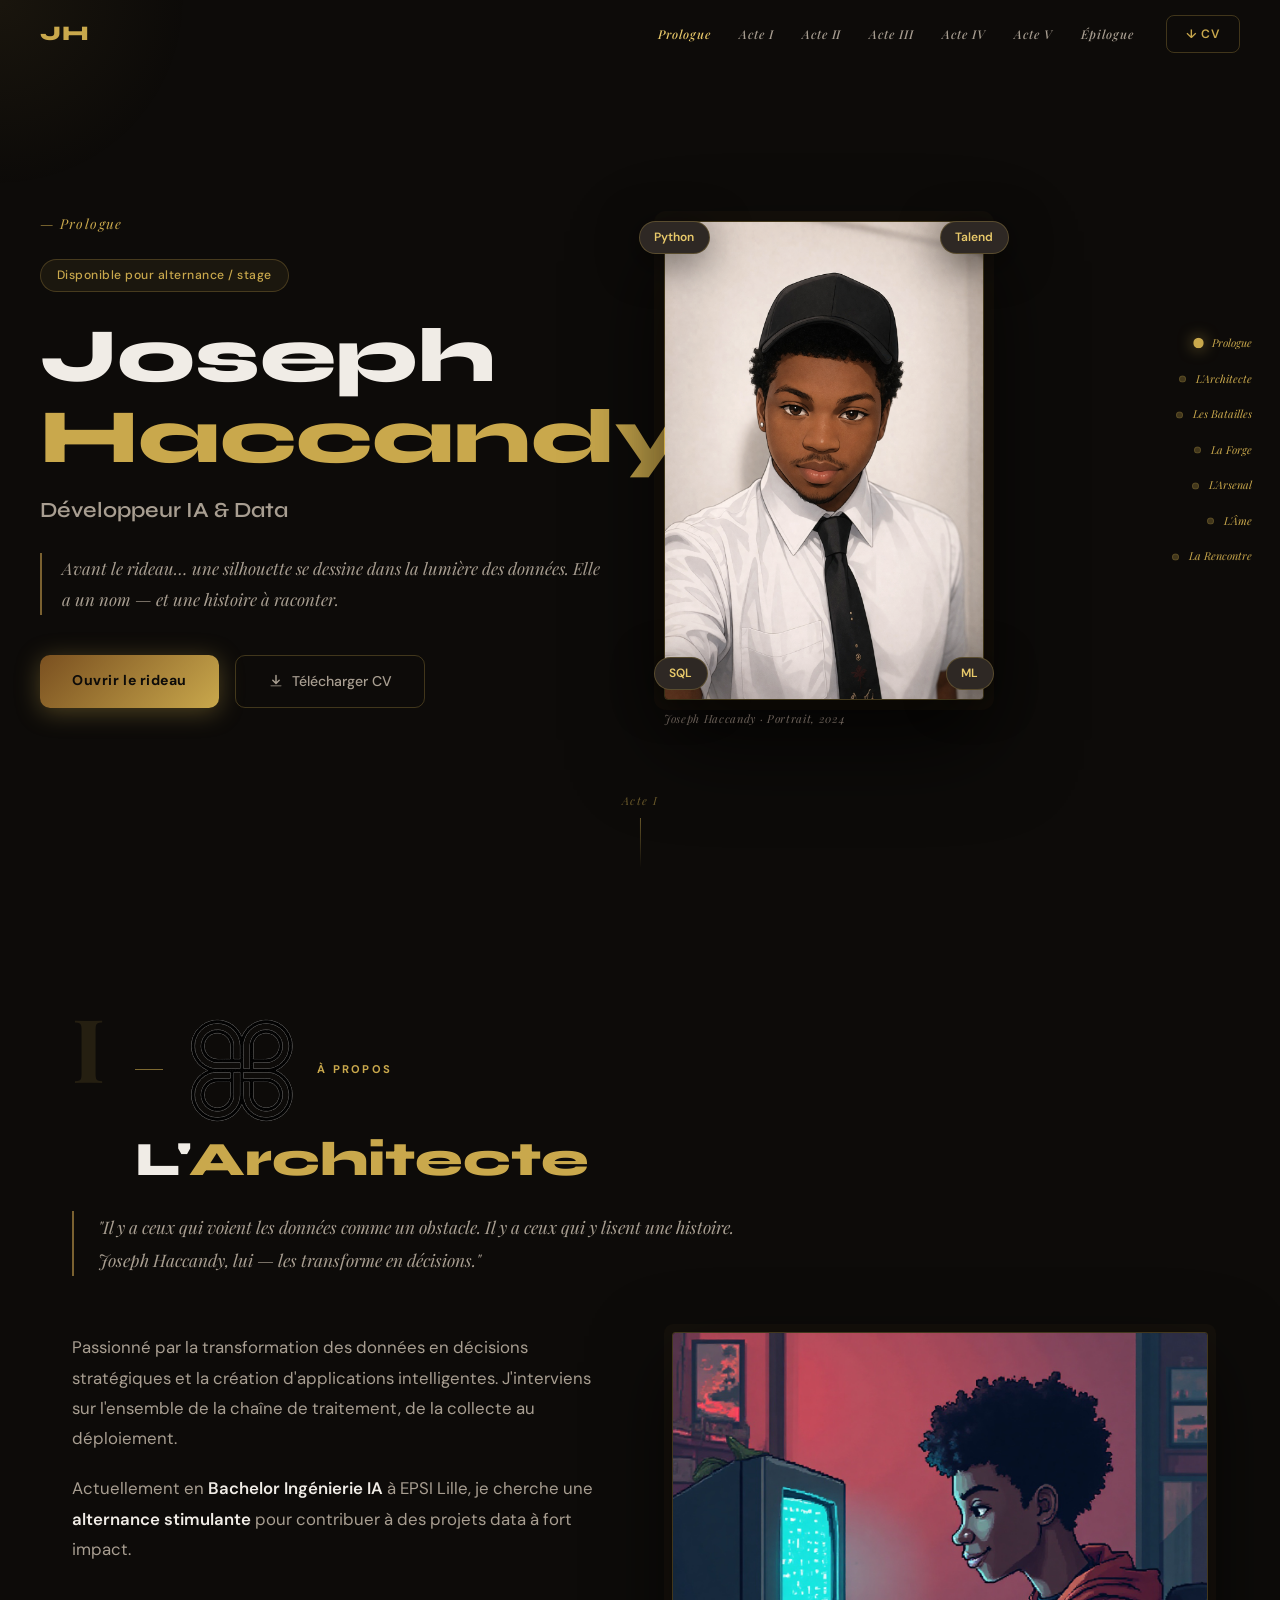
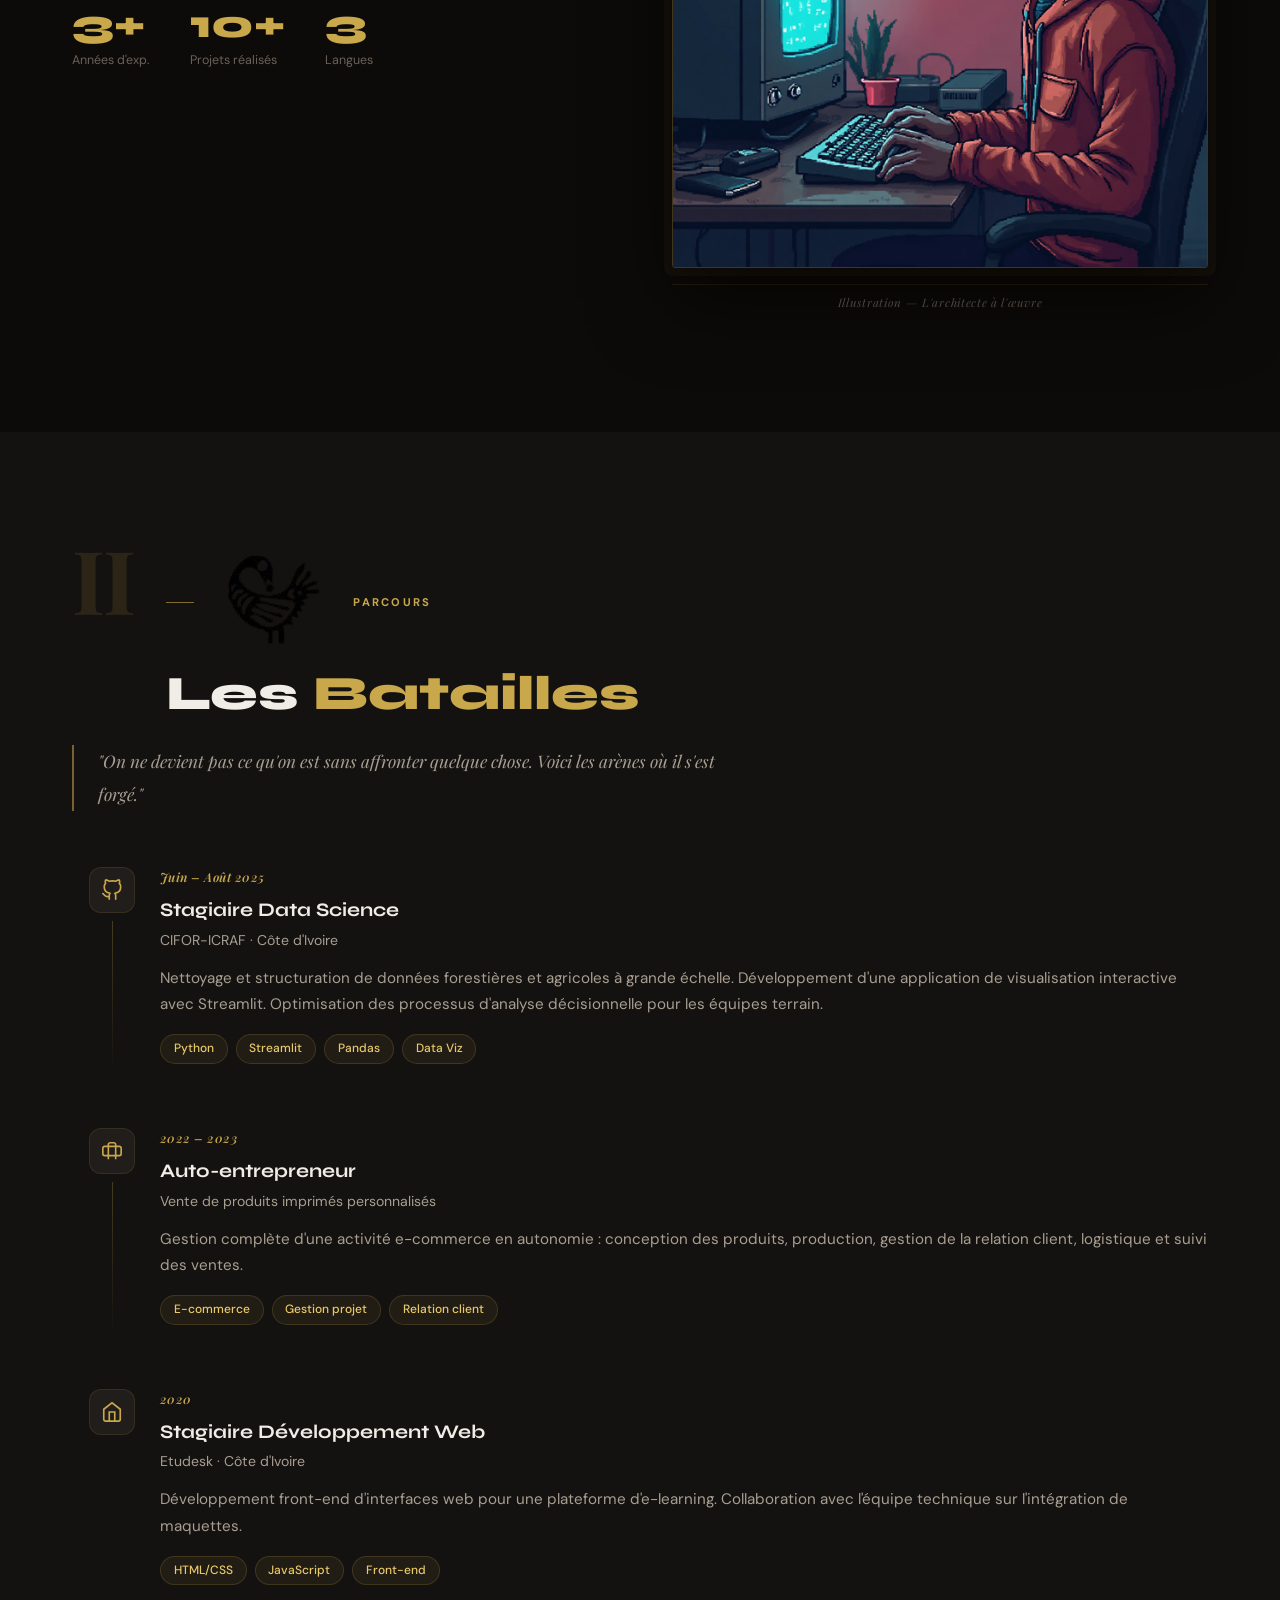
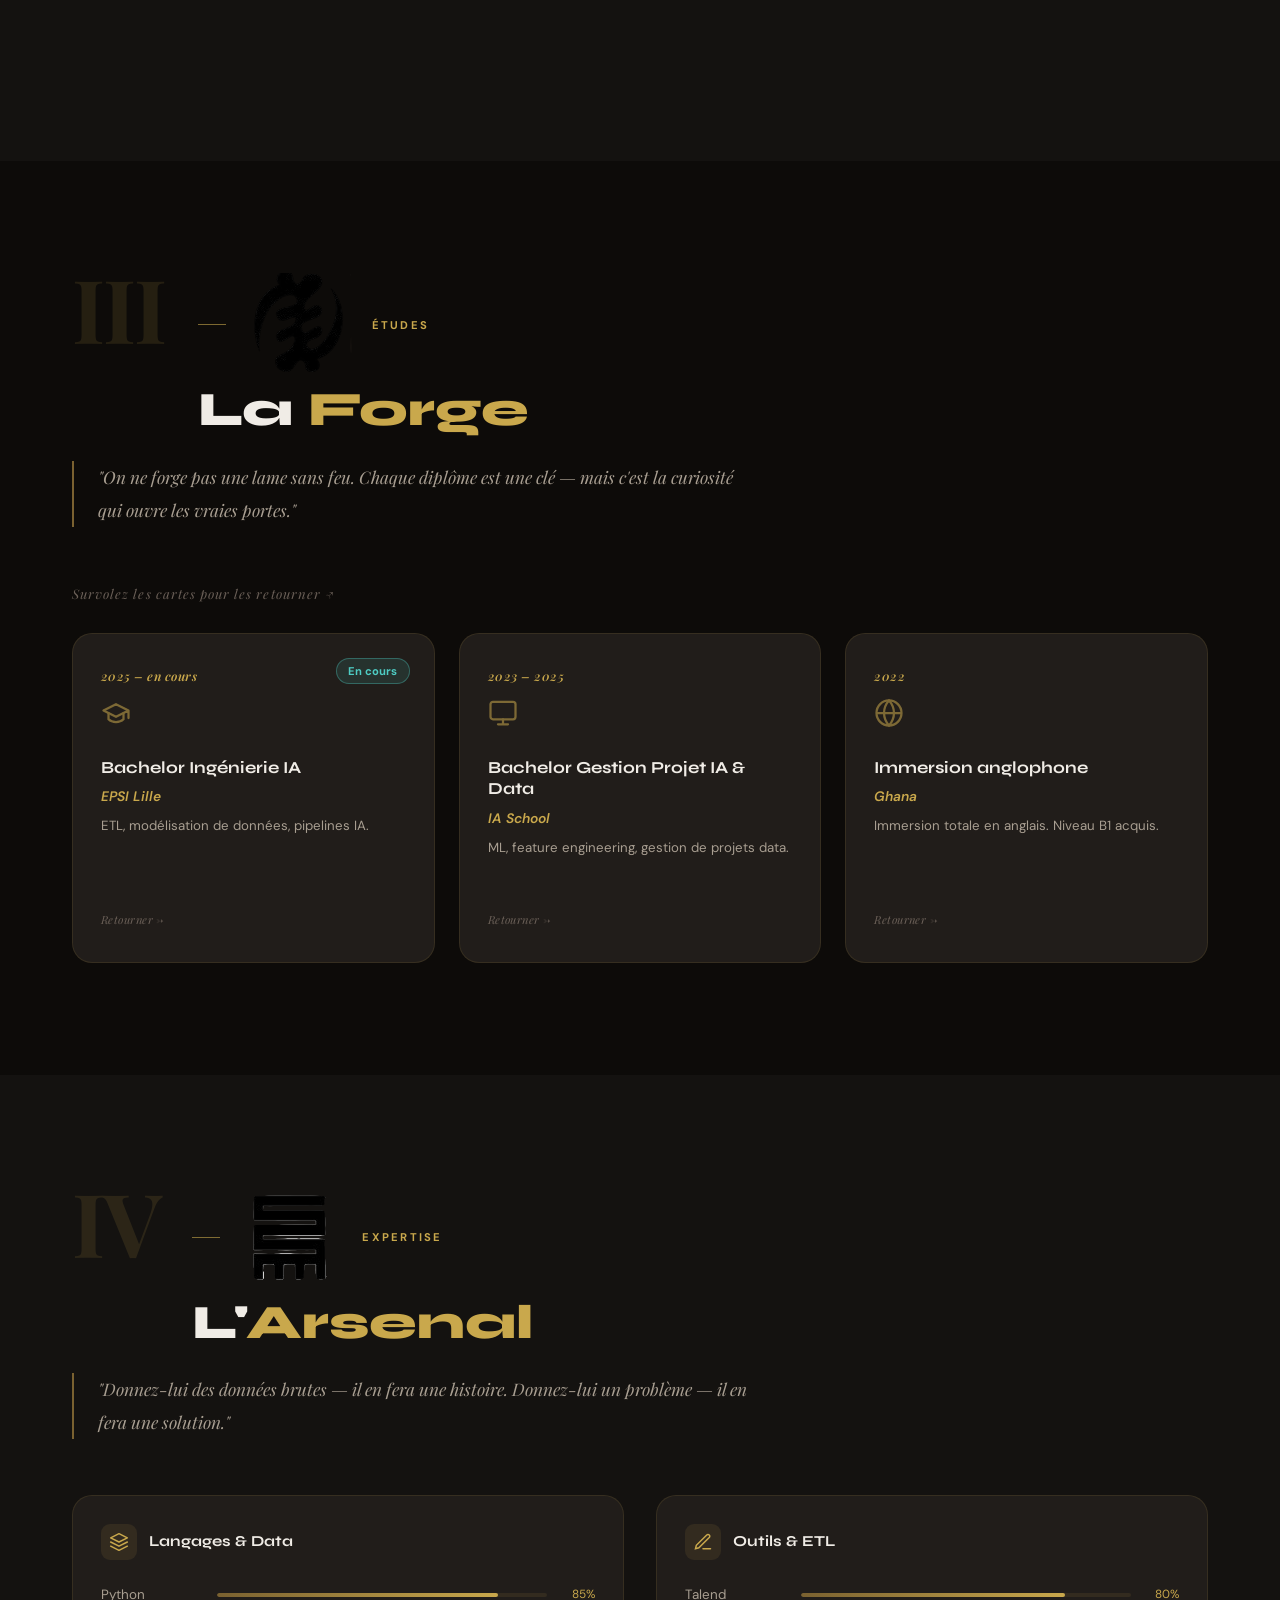
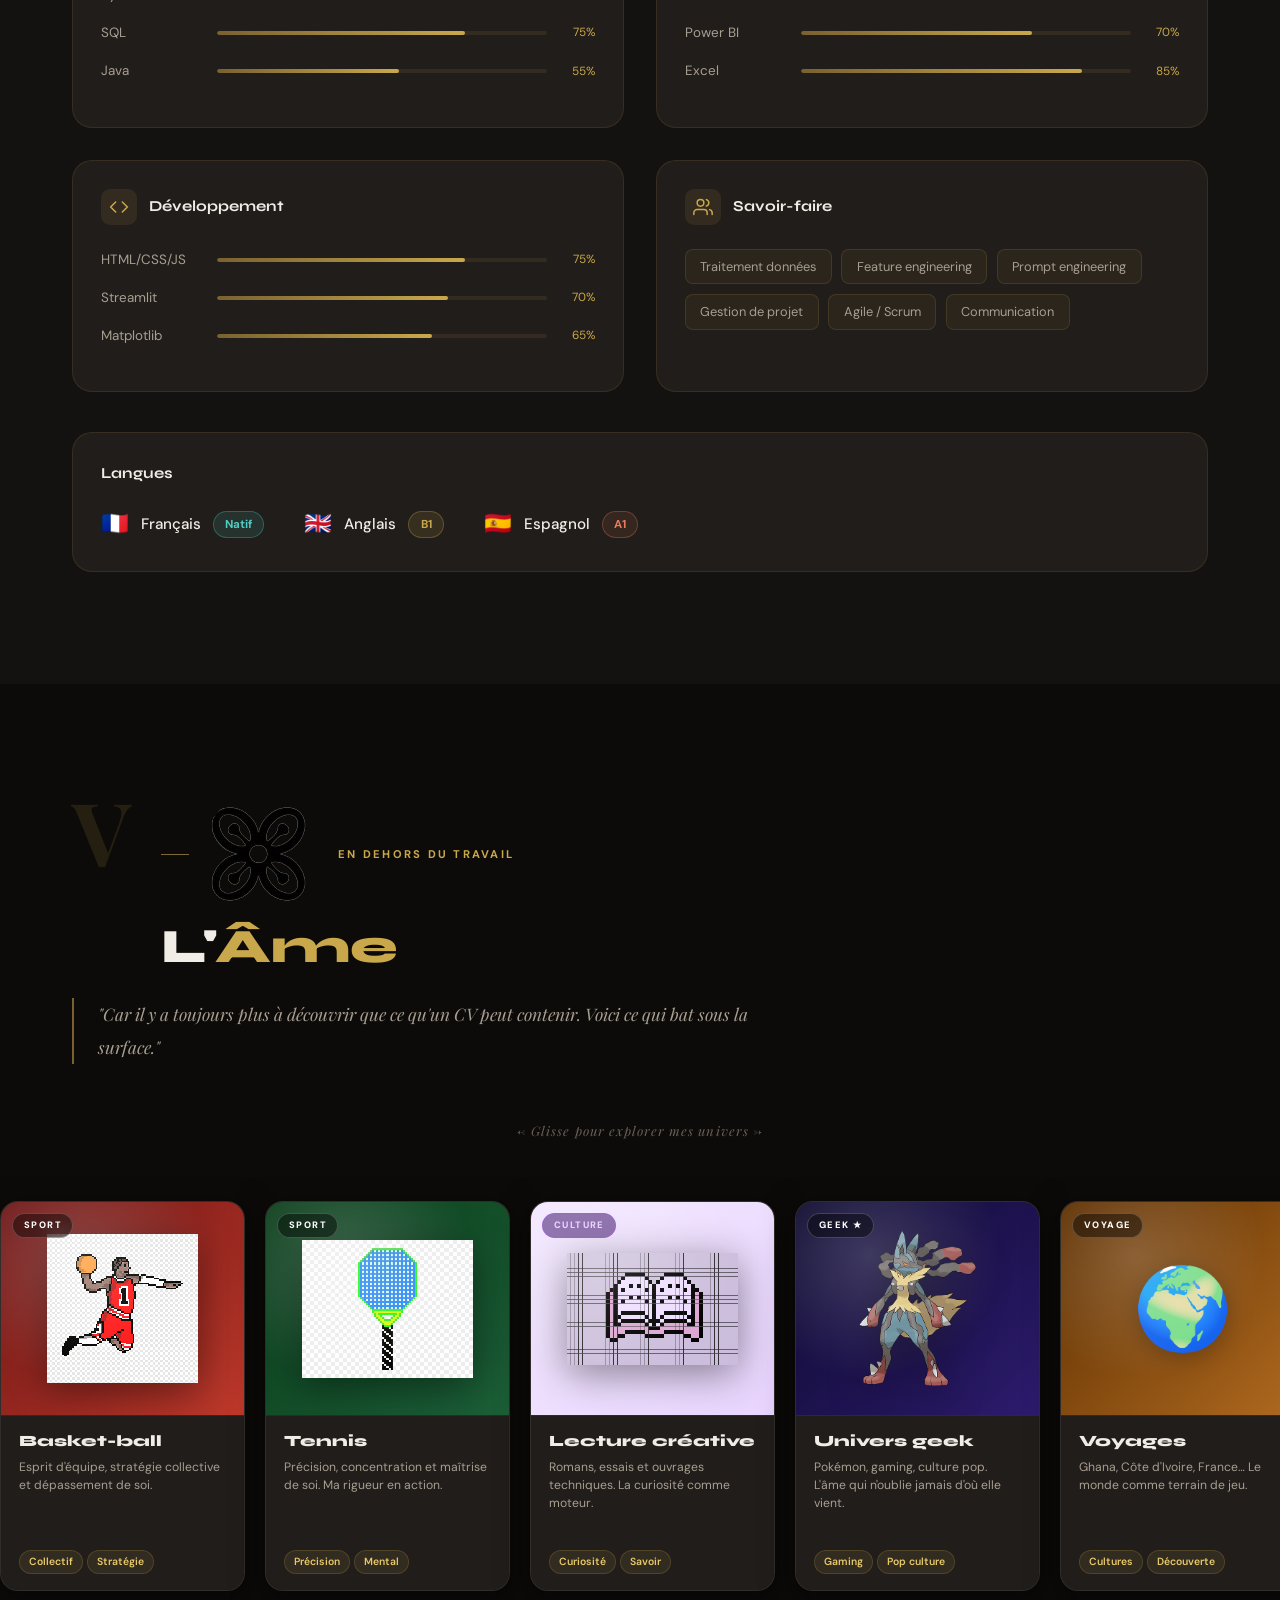
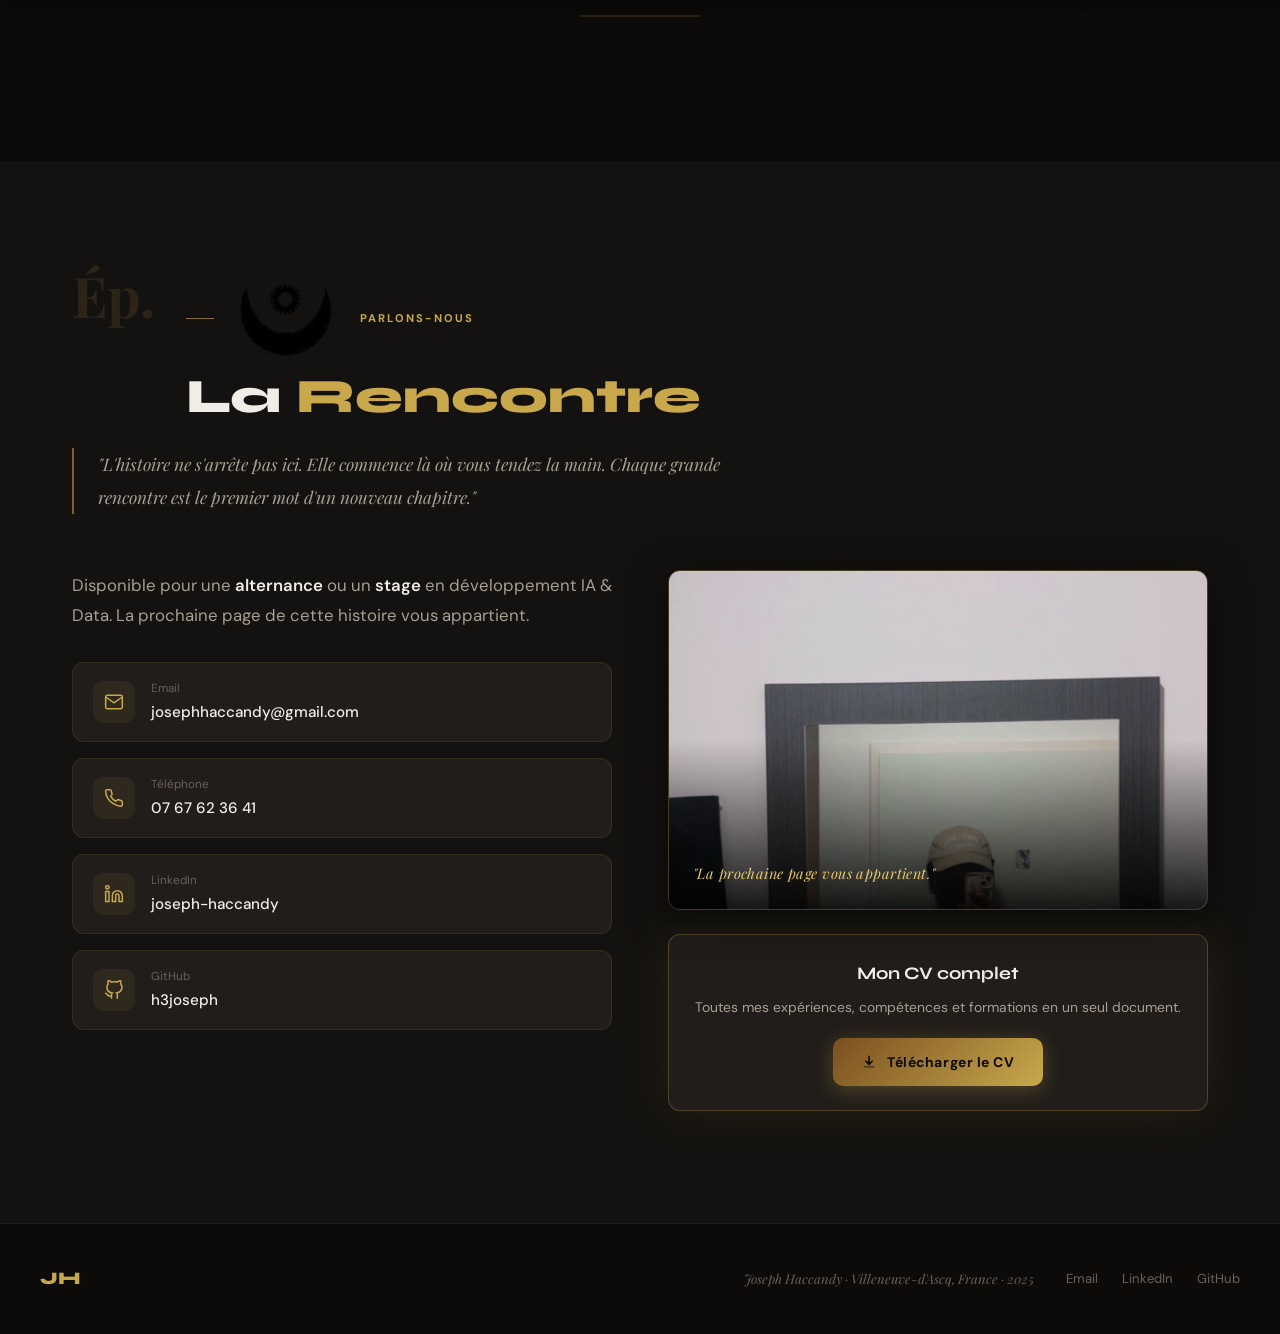
==== commit d0c5b23c: "new-porto" ====
--- a/index.html
+++ b/index.html
@@ -6,63 +6,78 @@
   <title>Joseph Haccandy — Développeur IA & Data</title>
   <link rel="stylesheet" href="static/css/style.css" />
   <link rel="preconnect" href="https://fonts.googleapis.com" />
-  <link href="https://fonts.googleapis.com/css2?family=Syne:wght@400;600;700;800&family=DM+Sans:ital,wght@0,300;0,400;0,500;1,300&display=swap" rel="stylesheet" />
+  <link href="https://fonts.googleapis.com/css2?family=Space+Grotesk:wght@400;500;600;700&family=Syne:wght@700;800&family=Playfair+Display:ital,wght@0,400;0,700;1,400;1,700&family=DM+Sans:ital,wght@0,300;0,400;0,500;1,400&display=swap" rel="stylesheet" />
 </head>
 <body>
+
+  <div id="scroll-progress"></div>
+
+  <!-- Dots chapitres -->
+  <nav id="chapter-dots">
+    <a href="#hero"       class="cdot active"><span class="cdot-pip"></span><span class="cdot-label">Prologue</span></a>
+    <a href="#about"      class="cdot"><span class="cdot-pip"></span><span class="cdot-label">L'Architecte</span></a>
+    <a href="#experience" class="cdot"><span class="cdot-pip"></span><span class="cdot-label">Les Batailles</span></a>
+    <a href="#formation"  class="cdot"><span class="cdot-pip"></span><span class="cdot-label">La Forge</span></a>
+    <a href="#skills"     class="cdot"><span class="cdot-pip"></span><span class="cdot-label">L'Arsenal</span></a>
+    <a href="#loisirs"    class="cdot"><span class="cdot-pip"></span><span class="cdot-label">L'Âme</span></a>
+    <a href="#contact"    class="cdot"><span class="cdot-pip"></span><span class="cdot-label">La Rencontre</span></a>
+  </nav>
 
   <!-- ══════════ NAV ══════════ -->
   <nav id="nav">
     <div class="nav-inner">
       <span class="nav-logo">JH</span>
       <ul class="nav-links">
-        <li><a href="#hero">Accueil</a></li>
-        <li><a href="#about">Profil</a></li>
-        <li><a href="#experience">Expérience</a></li>
-        <li><a href="#formation">Formation</a></li>
-        <li><a href="#skills">Compétences</a></li>
-        <li><a href="#loisirs">Loisirs</a></li>
-        <li><a href="#contact">Contact</a></li>
+        <li><a href="#hero">Prologue</a></li>
+        <li><a href="#about">Acte I</a></li>
+        <li><a href="#experience">Acte II</a></li>
+        <li><a href="#formation">Acte III</a></li>
+        <li><a href="#skills">Acte IV</a></li>
+        <li><a href="#loisirs">Acte V</a></li>
+        <li><a href="#contact">Épilogue</a></li>
       </ul>
-      <a href="static/cv/joseph_haccandy_cv.pdf" download class="nav-cta">
-        <svg viewBox="0 0 20 20" fill="none"><path d="M10 3v10M6 9l4 4 4-4" stroke="currentColor" stroke-width="1.8" stroke-linecap="round" stroke-linejoin="round"/><rect x="3" y="15" width="14" height="2" rx="1" fill="currentColor" opacity=".4"/></svg>
-        Télécharger CV
-      </a>
+      <a href="static/cv/joseph_haccandy_cv.pdf" download class="nav-cta magnetic">↓ CV</a>
     </div>
   </nav>
 
-  <!-- ══════════ HERO ══════════ -->
+  <!-- ══════════════════════════════════════════════
+       HERO · PROLOGUE
+  ═══════════════════════════════════════════════════ -->
   <section id="hero">
-    <div class="hero-bg">
-      <div class="orb orb-1"></div>
-      <div class="orb orb-2"></div>
-      <div class="grid-lines"></div>
-    </div>
-    <div class="hero-content">
-      <div class="hero-tag reveal">Disponible pour alternance / stage</div>
-      <h1 class="hero-name reveal">
-        <span class="line">Joseph</span>
-        <span class="line accent">Haccandy</span>
-      </h1>
-      <p class="hero-role reveal">Développeur <span class="highlight">IA</span> & <span class="highlight">Data</span></p>
-      <p class="hero-desc reveal">Je transforme des données brutes en décisions intelligentes.<br>Pipeline ETL · Machine Learning · Applications data-driven.</p>
-      <div class="hero-actions reveal">
-        <a href="#about" class="btn-primary">Découvrir mon profil</a>
-        <a href="static/cv/joseph_haccandy_cv.pdf" download class="btn-ghost">
-          <svg viewBox="0 0 20 20" fill="none" width="18"><path d="M10 3v10M6 9l4 4 4-4" stroke="currentColor" stroke-width="1.8" stroke-linecap="round" stroke-linejoin="round"/><rect x="3" y="15" width="14" height="2" rx="1" fill="currentColor" opacity=".5"/></svg>
-          Télécharger CV
-        </a>
-      </div>
-    </div>
-    <div class="hero-visual reveal">
-      <div class="avatar-ring">
-        <div class="avatar-inner">
-          <svg viewBox="0 0 100 100" class="avatar-svg">
-            <circle cx="50" cy="38" r="22" fill="#4DA8DA" opacity=".15"/>
-            <circle cx="50" cy="38" r="18" fill="#4DA8DA" opacity=".25"/>
-            <circle cx="50" cy="36" r="13" fill="#c9e8fa"/>
-            <ellipse cx="50" cy="80" rx="28" ry="14" fill="#4DA8DA" opacity=".18"/>
-            <ellipse cx="50" cy="77" rx="22" ry="10" fill="#c9e8fa" opacity=".5"/>
-          </svg>
+    <!-- Fond : éclairage de scène + Adinkra en filigrane -->
+    <div class="hero-stage-bg">
+      <div class="stage-glow glow-terra"></div>
+      <div class="stage-glow glow-kente"></div>
+      <div class="stage-glow glow-green"></div>
+      <div class="hero-grid"></div>
+    </div>
+    <!-- Adinkra en filigrane -->
+    <div class="adinkra-bg-pattern" style="background-image:url('image/villageois.png')"></div>
+
+    <div class="hero-inner">
+      <div class="hero-content">
+        <div class="chapter-mark reveal">— Prologue</div>
+        <div class="hero-tag reveal">Disponible pour alternance / stage</div>
+        <h1 class="hero-name reveal">
+          <span class="line">Joseph</span>
+          <span class="line accent" id="scramble-target">Haccandy</span>
+        </h1>
+        <p class="hero-role reveal">Développeur <span class="hl-terra">IA</span> & <span class="hl-kente">Data</span></p>
+        <p class="hero-desc reveal"><em>Avant le rideau… une silhouette se dessine dans la lumière des données. Elle a un nom — et une histoire à raconter.</em></p>
+        <div class="hero-actions reveal">
+          <a href="#about" class="btn-primary magnetic">Ouvrir le rideau</a>
+          <a href="static/cv/joseph_haccandy_cv.pdf" download class="btn-ghost magnetic">
+            <svg viewBox="0 0 20 20" fill="none" width="16"><path d="M10 3v10M6 9l4 4 4-4" stroke="currentColor" stroke-width="1.8" stroke-linecap="round"/><rect x="3" y="15" width="14" height="2" rx="1" fill="currentColor" opacity=".5"/></svg>
+            Télécharger CV
+          </a>
+        </div>
+      </div>
+
+      <div class="hero-visual" id="hero-visual">
+        <div class="portrait-wrap" id="portrait-frame">
+          <div class="portrait-kente-border"></div>
+          <img src="image/moi-IAgenerated.png" alt="Joseph Haccandy" class="portrait-img" />
+          <div class="portrait-caption">Joseph Haccandy · Portrait, 2024</div>
         </div>
         <div class="float-badge b1">Python</div>
         <div class="float-badge b2">Talend</div>
@@ -70,24 +85,39 @@
         <div class="float-badge b4">ML</div>
       </div>
     </div>
+
     <a href="#about" class="scroll-hint">
-      <span></span>
+      <span class="scroll-hint-text">Acte I</span>
+      <span class="scroll-hint-line"></span>
     </a>
   </section>
 
-  <!-- ══════════ ABOUT ══════════ -->
+  <!-- ══════════════════════════════════════════════
+       ABOUT · ACTE I  — symbole : Infidèle (nœud)
+  ═══════════════════════════════════════════════════ -->
   <section id="about">
+    <div class="adinkra-bg-pattern" style="background-image:url('image/infidele.png'); opacity:.022;"></div>
     <div class="container">
-      <div class="section-label reveal">À propos</div>
-      <h2 class="section-title reveal">Mon <span class="accent">Profil</span></h2>
+      <div class="act-header reveal">
+        <div class="act-number">I</div>
+        <div>
+          <div class="section-label">
+            <img src="image/infidele.png" class="adinkra-icon" aria-hidden="true" />
+            À propos
+          </div>
+          <h2 class="section-title">L'<span class="accent">Architecte</span></h2>
+          <div class="kente-line"></div>
+        </div>
+      </div>
+      <p class="chapter-quote reveal">"Il y a ceux qui voient les données comme un obstacle. Il y a ceux qui y lisent une histoire. Joseph Haccandy, lui — les transforme en décisions."</p>
       <div class="about-grid">
         <div class="about-text reveal">
-          <p>Passionné par la transformation des données en décisions stratégiques et la création d'applications intelligentes. J'interviens sur l'ensemble de la chaîne de traitement des données, de la collecte au déploiement.</p>
+          <p>Passionné par la transformation des données en décisions stratégiques et la création d'applications intelligentes. J'interviens sur l'ensemble de la chaîne de traitement, de la collecte au déploiement.</p>
           <p>Actuellement en <strong>Bachelor Ingénierie IA</strong> à EPSI Lille, je cherche une <strong>alternance stimulante</strong> pour contribuer à des projets data à fort impact.</p>
           <div class="about-stats">
             <div class="stat reveal">
               <span class="stat-num">3+</span>
-              <span class="stat-label">Années d'expérience</span>
+              <span class="stat-label">Années d'exp.</span>
             </div>
             <div class="stat reveal">
               <span class="stat-num">10+</span>
@@ -95,47 +125,44 @@
             </div>
             <div class="stat reveal">
               <span class="stat-num">3</span>
-              <span class="stat-label">Langues maîtrisées</span>
-            </div>
-          </div>
-        </div>
-        <div class="about-card reveal">
-          <div class="card-header">
-            <div class="card-dot"></div>
-            <span>joseph_haccandy.py</span>
-          </div>
-          <div class="card-code">
-            <div class="code-line"><span class="kw">class</span> <span class="cn">Haccandy</span>:</div>
-            <div class="code-line indent"><span class="kw">def</span> <span class="fn">__init__</span>(self):</div>
-            <div class="code-line indent2"><span class="va">self</span>.nom = <span class="st">"Joseph Haccandy"</span></div>
-            <div class="code-line indent2"><span class="va">self</span>.role = <span class="st">"Dév IA & Data"</span></div>
-            <div class="code-line indent2"><span class="va">self</span>.ville = <span class="st">"Villeneuve-d'Ascq"</span></div>
-            <div class="code-line indent2"><span class="va">self</span>.dispo = <span class="bl">True</span></div>
-            <div class="code-line indent2"><span class="va">self</span>.stack = [</div>
-            <div class="code-line indent3"><span class="st">"Python"</span>, <span class="st">"SQL"</span>,</div>
-            <div class="code-line indent3"><span class="st">"Talend"</span>, <span class="st">"ML"</span></div>
-            <div class="code-line indent2">]</div>
-            <div class="code-line">&nbsp;</div>
-            <div class="code-line indent"><span class="kw">def</span> <span class="fn">contact</span>(self):</div>
-            <div class="code-line indent2"><span class="kw">return</span> <span class="st">"josephhaccandy@gmail.com"</span></div>
-          </div>
-        </div>
-      </div>
-    </div>
-  </section>
-
-  <!-- ══════════ EXPÉRIENCE ══════════ -->
+              <span class="stat-label">Langues</span>
+            </div>
+          </div>
+        </div>
+        <div class="artwork-container reveal">
+          <div class="artwork-frame">
+            <img src="image/devant-lordi.jpg" alt="L'atelier" class="artwork-img" />
+            <div class="artwork-overlay"><span>L'atelier · 2024</span></div>
+          </div>
+          <div class="artwork-meta">Illustration — L'architecte à l'œuvre</div>
+        </div>
+      </div>
+    </div>
+  </section>
+
+  <!-- ══════════════════════════════════════════════
+       EXPÉRIENCE · ACTE II  — symbole : Kpakpato (oiseau/sankofa)
+  ═══════════════════════════════════════════════════ -->
   <section id="experience" class="section-dark">
+    <div class="adinkra-bg-pattern" style="background-image:url('image/kpakpato.png'); opacity:.025; background-size:90px 90px;"></div>
     <div class="container">
-      <div class="section-label reveal">Parcours</div>
-      <h2 class="section-title reveal">Expériences <span class="accent">professionnelles</span></h2>
+      <div class="act-header reveal">
+        <div class="act-number">II</div>
+        <div>
+          <div class="section-label">
+            <img src="image/kpakpato.png" class="adinkra-icon" aria-hidden="true" />
+            Parcours
+          </div>
+          <h2 class="section-title">Les <span class="accent">Batailles</span></h2>
+          <div class="kente-line"></div>
+        </div>
+      </div>
+      <p class="chapter-quote reveal">"On ne devient pas ce qu'on est sans affronter quelque chose. Voici les arènes où il s'est forgé."</p>
       <div class="timeline">
 
         <div class="timeline-item reveal">
           <div class="tl-marker">
-            <div class="tl-icon">
-              <svg viewBox="0 0 24 24" fill="none" width="22"><path d="M9 19c-5 1.5-5-2.5-7-3m14 6v-3.87a3.37 3.37 0 0 0-.94-2.61c3.14-.35 6.44-1.54 6.44-7A5.44 5.44 0 0 0 20 4.77 5.07 5.07 0 0 0 19.91 1S18.73.65 16 2.48a13.38 13.38 0 0 0-7 0C6.27.65 5.09 1 5.09 1A5.07 5.07 0 0 0 5 4.77a5.44 5.44 0 0 0-1.5 3.78c0 5.42 3.3 6.61 6.44 7A3.37 3.37 0 0 0 9 18.13V22" stroke="currentColor" stroke-width="1.8" stroke-linecap="round" stroke-linejoin="round"/></svg>
-            </div>
+            <div class="tl-icon"><svg viewBox="0 0 24 24" fill="none" width="22"><path d="M9 19c-5 1.5-5-2.5-7-3m14 6v-3.87a3.37 3.37 0 0 0-.94-2.61c3.14-.35 6.44-1.54 6.44-7A5.44 5.44 0 0 0 20 4.77 5.07 5.07 0 0 0 19.91 1S18.73.65 16 2.48a13.38 13.38 0 0 0-7 0C6.27.65 5.09 1 5.09 1A5.07 5.07 0 0 0 5 4.77a5.44 5.44 0 0 0-1.5 3.78c0 5.42 3.3 6.61 6.44 7A3.37 3.37 0 0 0 9 18.13V22" stroke="currentColor" stroke-width="1.8" stroke-linecap="round" stroke-linejoin="round"/></svg></div>
             <div class="tl-line"></div>
           </div>
           <div class="tl-content">
@@ -143,17 +170,13 @@
             <h3 class="tl-title">Stagiaire Data Science</h3>
             <div class="tl-company">CIFOR-ICRAF · Côte d'Ivoire</div>
             <p class="tl-desc">Nettoyage et structuration de données forestières et agricoles à grande échelle. Développement d'une application de visualisation interactive avec Streamlit. Optimisation des processus d'analyse décisionnelle pour les équipes terrain.</p>
-            <div class="tl-tags">
-              <span>Python</span><span>Streamlit</span><span>Pandas</span><span>Data Viz</span>
-            </div>
+            <div class="tl-tags"><span>Python</span><span>Streamlit</span><span>Pandas</span><span>Data Viz</span></div>
           </div>
         </div>
 
         <div class="timeline-item reveal">
           <div class="tl-marker">
-            <div class="tl-icon">
-              <svg viewBox="0 0 24 24" fill="none" width="22"><path d="M20 7H4a2 2 0 0 0-2 2v6a2 2 0 0 0 2 2h16a2 2 0 0 0 2-2V9a2 2 0 0 0-2-2Z" stroke="currentColor" stroke-width="1.8"/><path d="M16 21V5a2 2 0 0 0-2-2h-4a2 2 0 0 0-2 2v16" stroke="currentColor" stroke-width="1.8"/></svg>
-            </div>
+            <div class="tl-icon"><svg viewBox="0 0 24 24" fill="none" width="22"><path d="M20 7H4a2 2 0 0 0-2 2v6a2 2 0 0 0 2 2h16a2 2 0 0 0 2-2V9a2 2 0 0 0-2-2Z" stroke="currentColor" stroke-width="1.8"/><path d="M16 21V5a2 2 0 0 0-2-2h-4a2 2 0 0 0-2 2v16" stroke="currentColor" stroke-width="1.8"/></svg></div>
             <div class="tl-line"></div>
           </div>
           <div class="tl-content">
@@ -161,89 +184,144 @@
             <h3 class="tl-title">Auto-entrepreneur</h3>
             <div class="tl-company">Vente de produits imprimés personnalisés</div>
             <p class="tl-desc">Gestion complète d'une activité e-commerce en autonomie : conception des produits, production, gestion de la relation client, logistique et suivi des ventes.</p>
-            <div class="tl-tags">
-              <span>E-commerce</span><span>Gestion projet</span><span>Relation client</span>
-            </div>
+            <div class="tl-tags"><span>E-commerce</span><span>Gestion projet</span><span>Relation client</span></div>
           </div>
         </div>
 
         <div class="timeline-item reveal">
           <div class="tl-marker">
-            <div class="tl-icon">
-              <svg viewBox="0 0 24 24" fill="none" width="22"><path d="M3 9l9-7 9 7v11a2 2 0 0 1-2 2H5a2 2 0 0 1-2-2z" stroke="currentColor" stroke-width="1.8"/><polyline points="9 22 9 12 15 12 15 22" stroke="currentColor" stroke-width="1.8"/></svg>
-            </div>
+            <div class="tl-icon"><svg viewBox="0 0 24 24" fill="none" width="22"><path d="M3 9l9-7 9 7v11a2 2 0 0 1-2 2H5a2 2 0 0 1-2-2z" stroke="currentColor" stroke-width="1.8"/><polyline points="9 22 9 12 15 12 15 22" stroke="currentColor" stroke-width="1.8"/></svg></div>
           </div>
           <div class="tl-content">
             <div class="tl-date">2020</div>
             <h3 class="tl-title">Stagiaire Développement Web</h3>
             <div class="tl-company">Etudesk · Côte d'Ivoire</div>
-            <p class="tl-desc">Développement front-end d'interfaces web pour une plateforme d'e-learning : HTML, CSS, JavaScript. Collaboration avec l'équipe technique sur l'intégration de maquettes.</p>
-            <div class="tl-tags">
-              <span>HTML/CSS</span><span>JavaScript</span><span>Front-end</span>
-            </div>
-          </div>
-        </div>
-
-      </div>
-    </div>
-  </section>
-
-  <!-- ══════════ FORMATION ══════════ -->
+            <p class="tl-desc">Développement front-end d'interfaces web pour une plateforme d'e-learning. Collaboration avec l'équipe technique sur l'intégration de maquettes.</p>
+            <div class="tl-tags"><span>HTML/CSS</span><span>JavaScript</span><span>Front-end</span></div>
+          </div>
+        </div>
+
+      </div>
+    </div>
+  </section>
+
+  <!-- ══════════════════════════════════════════════
+       FORMATION · ACTE III — symbole : Nzara
+  ═══════════════════════════════════════════════════ -->
   <section id="formation">
+    <div class="adinkra-bg-pattern" style="background-image:url('image/nzara.png'); opacity:.026; background-size:75px 75px;"></div>
     <div class="container">
-      <div class="section-label reveal">Études</div>
-      <h2 class="section-title reveal">Ma <span class="accent">Formation</span></h2>
+      <div class="act-header reveal">
+        <div class="act-number">III</div>
+        <div>
+          <div class="section-label">
+            <img src="image/nzara.png" class="adinkra-icon" aria-hidden="true" />
+            Études
+          </div>
+          <h2 class="section-title">La <span class="accent">Forge</span></h2>
+          <div class="kente-line"></div>
+        </div>
+      </div>
+      <p class="chapter-quote reveal">"On ne forge pas une lame sans feu. Chaque diplôme est une clé — mais c'est la curiosité qui ouvre les vraies portes."</p>
+      <p class="flip-instruction reveal">Survolez les cartes pour les retourner ↗</p>
       <div class="formation-grid">
 
-        <div class="formation-card reveal" data-delay="0">
-          <div class="fc-year">2025 – en cours</div>
-          <div class="fc-badge current">En cours</div>
-          <div class="fc-icon">
-            <svg viewBox="0 0 24 24" fill="none" width="32"><path d="M22 10v6M2 10l10-5 10 5-10 5-10-5z" stroke="currentColor" stroke-width="1.8" stroke-linecap="round" stroke-linejoin="round"/><path d="M6 12v5c3 3 9 3 12 0v-5" stroke="currentColor" stroke-width="1.8" stroke-linecap="round" stroke-linejoin="round"/></svg>
-          </div>
-          <h3>Bachelor Ingénierie IA</h3>
-          <p class="fc-school">EPSI Lille</p>
-          <p class="fc-desc">ETL, modélisation de données, pipelines IA, développement d'applications intelligentes.</p>
-        </div>
-
-        <div class="formation-card reveal" data-delay="100">
-          <div class="fc-year">2023 – 2025</div>
-          <div class="fc-icon">
-            <svg viewBox="0 0 24 24" fill="none" width="32"><rect x="2" y="3" width="20" height="14" rx="2" stroke="currentColor" stroke-width="1.8"/><path d="M8 21h8M12 17v4" stroke="currentColor" stroke-width="1.8" stroke-linecap="round"/></svg>
-          </div>
-          <h3>Bachelor Gestion de Projet IA & Data</h3>
-          <p class="fc-school">IA School</p>
-          <p class="fc-desc">Machine learning, feature engineering, gestion de projets data, visualisation et analyse.</p>
-        </div>
-
-        <div class="formation-card reveal" data-delay="200">
-          <div class="fc-year">2022</div>
-          <div class="fc-icon">
-            <svg viewBox="0 0 24 24" fill="none" width="32"><circle cx="12" cy="12" r="10" stroke="currentColor" stroke-width="1.8"/><path d="M2 12h20M12 2a15.3 15.3 0 0 1 4 10 15.3 15.3 0 0 1-4 10 15.3 15.3 0 0 1-4-10 15.3 15.3 0 0 1 4-10z" stroke="currentColor" stroke-width="1.8"/></svg>
-          </div>
-          <h3>Immersion anglophone</h3>
-          <p class="fc-school">Ghana</p>
-          <p class="fc-desc">Immersion totale en anglais en environnement professionnel et culturel. Niveau B1 acquis.</p>
-        </div>
-
-      </div>
-    </div>
-  </section>
-
-  <!-- ══════════ COMPÉTENCES ══════════ -->
+        <div class="flip-card reveal" data-delay="0">
+          <div class="flip-inner">
+            <div class="flip-front">
+              <div class="fc-year">2025 – en cours</div>
+              <div class="fc-badge current">En cours</div>
+              <div class="fc-icon"><svg viewBox="0 0 24 24" fill="none" width="30"><path d="M22 10v6M2 10l10-5 10 5-10 5-10-5z" stroke="currentColor" stroke-width="1.8" stroke-linecap="round" stroke-linejoin="round"/><path d="M6 12v5c3 3 9 3 12 0v-5" stroke="currentColor" stroke-width="1.8" stroke-linecap="round"/></svg></div>
+              <h3>Bachelor Ingénierie IA</h3>
+              <p class="fc-school">EPSI Lille</p>
+              <p class="fc-desc">ETL, modélisation de données, pipelines IA.</p>
+              <span class="flip-hint">Retourner →</span>
+            </div>
+            <div class="flip-back">
+              <p class="flip-back-title">Ce que j'y apprends</p>
+              <ul class="flip-list">
+                <li>Pipelines ETL & modélisation</li>
+                <li>Machine Learning en production</li>
+                <li>Architecture data moderne</li>
+                <li>Applications IA déployées</li>
+              </ul>
+              <span class="flip-back-badge">En cours · EPSI Lille</span>
+            </div>
+          </div>
+        </div>
+
+        <div class="flip-card reveal" data-delay="100">
+          <div class="flip-inner">
+            <div class="flip-front">
+              <div class="fc-year">2023 – 2025</div>
+              <div class="fc-icon"><svg viewBox="0 0 24 24" fill="none" width="30"><rect x="2" y="3" width="20" height="14" rx="2" stroke="currentColor" stroke-width="1.8"/><path d="M8 21h8M12 17v4" stroke="currentColor" stroke-width="1.8" stroke-linecap="round"/></svg></div>
+              <h3>Bachelor Gestion Projet IA & Data</h3>
+              <p class="fc-school">IA School</p>
+              <p class="fc-desc">ML, feature engineering, gestion de projets data.</p>
+              <span class="flip-hint">Retourner →</span>
+            </div>
+            <div class="flip-back">
+              <p class="flip-back-title">Compétences acquises</p>
+              <ul class="flip-list">
+                <li>Machine learning & feature engineering</li>
+                <li>Gestion de projets data</li>
+                <li>Visualisation & analyse</li>
+                <li>Méthodes agiles</li>
+              </ul>
+              <span class="flip-back-badge">Obtenu · IA School</span>
+            </div>
+          </div>
+        </div>
+
+        <div class="flip-card reveal" data-delay="200">
+          <div class="flip-inner">
+            <div class="flip-front">
+              <div class="fc-year">2022</div>
+              <div class="fc-icon"><svg viewBox="0 0 24 24" fill="none" width="30"><circle cx="12" cy="12" r="10" stroke="currentColor" stroke-width="1.8"/><path d="M2 12h20M12 2a15.3 15.3 0 0 1 4 10 15.3 15.3 0 0 1-4 10 15.3 15.3 0 0 1-4-10 15.3 15.3 0 0 1 4-10z" stroke="currentColor" stroke-width="1.8"/></svg></div>
+              <h3>Immersion anglophone</h3>
+              <p class="fc-school">Ghana</p>
+              <p class="fc-desc">Immersion totale en anglais. Niveau B1 acquis.</p>
+              <span class="flip-hint">Retourner →</span>
+            </div>
+            <div class="flip-back">
+              <p class="flip-back-title">L'expérience Ghana</p>
+              <ul class="flip-list">
+                <li>Immersion professionnelle totale</li>
+                <li>Niveau B1 certifié</li>
+                <li>Ouverture interculturelle</li>
+                <li>Adaptabilité renforcée</li>
+              </ul>
+              <span class="flip-back-badge">Certifié · B1 Anglais</span>
+            </div>
+          </div>
+        </div>
+
+      </div>
+    </div>
+  </section>
+
+  <!-- ══════════════════════════════════════════════
+       COMPÉTENCES · ACTE IV — symbole : Traitre
+  ═══════════════════════════════════════════════════ -->
   <section id="skills" class="section-dark">
+    <div class="adinkra-bg-pattern" style="background-image:url('image/traitre.png'); opacity:.022; background-size:85px 85px;"></div>
     <div class="container">
-      <div class="section-label reveal">Expertise</div>
-      <h2 class="section-title reveal">Compétences <span class="accent">techniques</span></h2>
+      <div class="act-header reveal">
+        <div class="act-number">IV</div>
+        <div>
+          <div class="section-label">
+            <img src="image/traitre.png" class="adinkra-icon" aria-hidden="true" />
+            Expertise
+          </div>
+          <h2 class="section-title">L'<span class="accent">Arsenal</span></h2>
+          <div class="kente-line"></div>
+        </div>
+      </div>
+      <p class="chapter-quote reveal">"Donnez-lui des données brutes — il en fera une histoire. Donnez-lui un problème — il en fera une solution."</p>
       <div class="skills-layout">
 
         <div class="skills-group reveal">
-          <div class="sg-header">
-            <div class="sg-icon">
-              <svg viewBox="0 0 24 24" fill="none" width="20"><path d="M12 2L2 7l10 5 10-5-10-5zM2 17l10 5 10-5M2 12l10 5 10-5" stroke="currentColor" stroke-width="1.8" stroke-linecap="round" stroke-linejoin="round"/></svg>
-            </div>
-            <span>Langages & Data</span>
-          </div>
+          <div class="sg-header"><div class="sg-icon"><svg viewBox="0 0 24 24" fill="none" width="20"><path d="M12 2L2 7l10 5 10-5-10-5zM2 17l10 5 10-5M2 12l10 5 10-5" stroke="currentColor" stroke-width="1.8" stroke-linecap="round" stroke-linejoin="round"/></svg></div><span>Langages & Data</span></div>
           <div class="skill-bars">
             <div class="skill-bar" data-pct="85"><span class="sb-label">Python</span><div class="sb-track"><div class="sb-fill"></div></div><span class="sb-pct">85%</span></div>
             <div class="skill-bar" data-pct="75"><span class="sb-label">SQL</span><div class="sb-track"><div class="sb-fill"></div></div><span class="sb-pct">75%</span></div>
@@ -252,12 +330,7 @@
         </div>
 
         <div class="skills-group reveal">
-          <div class="sg-header">
-            <div class="sg-icon">
-              <svg viewBox="0 0 24 24" fill="none" width="20"><path d="M12 20h9M16.5 3.5a2.121 2.121 0 0 1 3 3L7 19l-4 1 1-4L16.5 3.5z" stroke="currentColor" stroke-width="1.8" stroke-linecap="round" stroke-linejoin="round"/></svg>
-            </div>
-            <span>Outils & ETL</span>
-          </div>
+          <div class="sg-header"><div class="sg-icon"><svg viewBox="0 0 24 24" fill="none" width="20"><path d="M12 20h9M16.5 3.5a2.121 2.121 0 0 1 3 3L7 19l-4 1 1-4L16.5 3.5z" stroke="currentColor" stroke-width="1.8" stroke-linecap="round"/></svg></div><span>Outils & ETL</span></div>
           <div class="skill-bars">
             <div class="skill-bar" data-pct="80"><span class="sb-label">Talend</span><div class="sb-track"><div class="sb-fill"></div></div><span class="sb-pct">80%</span></div>
             <div class="skill-bar" data-pct="70"><span class="sb-label">Power BI</span><div class="sb-track"><div class="sb-fill"></div></div><span class="sb-pct">70%</span></div>
@@ -266,12 +339,7 @@
         </div>
 
         <div class="skills-group reveal">
-          <div class="sg-header">
-            <div class="sg-icon">
-              <svg viewBox="0 0 24 24" fill="none" width="20"><polyline points="16 18 22 12 16 6" stroke="currentColor" stroke-width="1.8" stroke-linecap="round" stroke-linejoin="round"/><polyline points="8 6 2 12 8 18" stroke="currentColor" stroke-width="1.8" stroke-linecap="round" stroke-linejoin="round"/></svg>
-            </div>
-            <span>Développement</span>
-          </div>
+          <div class="sg-header"><div class="sg-icon"><svg viewBox="0 0 24 24" fill="none" width="20"><polyline points="16 18 22 12 16 6" stroke="currentColor" stroke-width="1.8" stroke-linecap="round"/><polyline points="8 6 2 12 8 18" stroke="currentColor" stroke-width="1.8" stroke-linecap="round"/></svg></div><span>Développement</span></div>
           <div class="skill-bars">
             <div class="skill-bar" data-pct="75"><span class="sb-label">HTML/CSS/JS</span><div class="sb-track"><div class="sb-fill"></div></div><span class="sb-pct">75%</span></div>
             <div class="skill-bar" data-pct="70"><span class="sb-label">Streamlit</span><div class="sb-track"><div class="sb-fill"></div></div><span class="sb-pct">70%</span></div>
@@ -280,12 +348,7 @@
         </div>
 
         <div class="skills-group reveal">
-          <div class="sg-header">
-            <div class="sg-icon">
-              <svg viewBox="0 0 24 24" fill="none" width="20"><path d="M17 21v-2a4 4 0 0 0-4-4H5a4 4 0 0 0-4 4v2" stroke="currentColor" stroke-width="1.8" stroke-linecap="round"/><circle cx="9" cy="7" r="4" stroke="currentColor" stroke-width="1.8"/><path d="M23 21v-2a4 4 0 0 0-3-3.87M16 3.13a4 4 0 0 1 0 7.75" stroke="currentColor" stroke-width="1.8" stroke-linecap="round"/></svg>
-            </div>
-            <span>Savoir-faire</span>
-          </div>
+          <div class="sg-header"><div class="sg-icon"><svg viewBox="0 0 24 24" fill="none" width="20"><path d="M17 21v-2a4 4 0 0 0-4-4H5a4 4 0 0 0-4 4v2" stroke="currentColor" stroke-width="1.8" stroke-linecap="round"/><circle cx="9" cy="7" r="4" stroke="currentColor" stroke-width="1.8"/><path d="M23 21v-2a4 4 0 0 0-3-3.87M16 3.13a4 4 0 0 1 0 7.75" stroke="currentColor" stroke-width="1.8" stroke-linecap="round"/></svg></div><span>Savoir-faire</span></div>
           <div class="soft-skills">
             <span class="soft-tag">Traitement données</span>
             <span class="soft-tag">Feature engineering</span>
@@ -297,208 +360,176 @@
         </div>
 
       </div>
-
-      <!-- Langues -->
       <div class="langues-row reveal">
         <h3 class="langues-title">Langues</h3>
         <div class="langues-list">
-          <div class="langue-item">
-            <span class="langue-flag">🇫🇷</span>
-            <span class="langue-name">Français</span>
-            <span class="langue-level natif">Natif</span>
-          </div>
-          <div class="langue-item">
-            <span class="langue-flag">🇬🇧</span>
-            <span class="langue-name">Anglais</span>
-            <span class="langue-level b1">B1</span>
-          </div>
-          <div class="langue-item">
-            <span class="langue-flag">🇪🇸</span>
-            <span class="langue-name">Espagnol</span>
-            <span class="langue-level a1">A1</span>
-          </div>
-        </div>
-      </div>
-
-    </div>
-  </section>
-
-  <!-- ══════════ LOISIRS ══════════ -->
+          <div class="langue-item"><span class="langue-flag">🇫🇷</span><span class="langue-name">Français</span><span class="langue-level natif">Natif</span></div>
+          <div class="langue-item"><span class="langue-flag">🇬🇧</span><span class="langue-name">Anglais</span><span class="langue-level b1">B1</span></div>
+          <div class="langue-item"><span class="langue-flag">🇪🇸</span><span class="langue-name">Espagnol</span><span class="langue-level a1">A1</span></div>
+        </div>
+      </div>
+    </div>
+  </section>
+
+  <!-- ══════════════════════════════════════════════
+       LOISIRS · ACTE V — Carousel
+  ═══════════════════════════════════════════════════ -->
   <section id="loisirs">
+    <div class="adinkra-bg-pattern" style="background-image:url('image/villageois.png'); opacity:.02; background-size:65px 65px;"></div>
     <div class="container">
-      <div class="section-label reveal">En dehors du travail</div>
-      <h2 class="section-title reveal">Centres d'<span class="accent">intérêt</span></h2>
-      <div class="loisirs-grid">
-
-        <div class="loisir-card reveal" data-delay="0">
-          <div class="lc-bg" style="background: linear-gradient(135deg,#0d3b66 0%,#1a6fa8 100%)">
-            <div class="lc-shape"></div>
-          </div>
-          <div class="lc-illus">
-            <svg viewBox="0 0 80 80" fill="none" width="70">
-              <circle cx="40" cy="40" r="22" stroke="#4DA8DA" stroke-width="2" opacity=".4"/>
-              <circle cx="40" cy="40" r="14" fill="#4DA8DA" opacity=".15"/>
-              <path d="M28 32 Q40 20 52 32 Q56 40 52 48 Q40 60 28 48 Q24 40 28 32Z" stroke="#4DA8DA" stroke-width="2" fill="none"/>
-              <circle cx="40" cy="40" r="4" fill="#4DA8DA"/>
-              <path d="M28 40h24M40 28v24" stroke="#4DA8DA" stroke-width="1.5" opacity=".6"/>
-            </svg>
-          </div>
-          <div class="lc-text">
+      <div class="act-header reveal">
+        <div class="act-number">V</div>
+        <div>
+          <div class="section-label">
+            <img src="image/villageois.png" class="adinkra-icon" aria-hidden="true" />
+            En dehors du travail
+          </div>
+          <h2 class="section-title">L'<span class="accent">Âme</span></h2>
+          <div class="kente-line"></div>
+        </div>
+      </div>
+      <p class="chapter-quote reveal">"Car il y a toujours plus à découvrir que ce qu'un CV peut contenir. Voici ce qui bat sous la surface."</p>
+      <p class="drag-instruction reveal">← Glisse pour explorer mes univers →</p>
+    </div>
+
+    <div class="loisirs-carousel-wrapper">
+      <div class="loisirs-carousel" id="loisirs-carousel">
+
+        <div class="lcard reveal" data-delay="0">
+          <div class="lcard-top" style="--c1:#6B1515;--c2:#C0392B">
+            <div class="lcard-badge">SPORT</div>
+            <img src="image/basket.png" alt="Basket" class="lcard-img pixelart" />
+            <div class="lcard-shine"></div>
+          </div>
+          <div class="lcard-bottom">
             <h3>Basket-ball</h3>
-            <p>Esprit d'équipe, stratégie collective et dépassement de soi sur le terrain.</p>
-          </div>
-        </div>
-
-        <div class="loisir-card reveal" data-delay="100">
-          <div class="lc-bg" style="background: linear-gradient(135deg,#0a2e1f 0%,#1a6640 100%)">
-            <div class="lc-shape"></div>
-          </div>
-          <div class="lc-illus">
-            <svg viewBox="0 0 80 80" fill="none" width="70">
-              <path d="M20 60 Q20 30 40 20 Q60 30 60 60" stroke="#2EC4B6" stroke-width="2" fill="none"/>
-              <circle cx="40" cy="20" r="5" fill="#2EC4B6" opacity=".5"/>
-              <path d="M20 60h40" stroke="#2EC4B6" stroke-width="2" stroke-linecap="round"/>
-              <path d="M30 45 Q40 38 50 45" stroke="#2EC4B6" stroke-width="1.5" fill="none"/>
-              <circle cx="30" cy="50" r="3" fill="#2EC4B6" opacity=".7"/>
-              <circle cx="50" cy="50" r="3" fill="#2EC4B6" opacity=".7"/>
-            </svg>
-          </div>
-          <div class="lc-text">
+            <p>Esprit d'équipe, stratégie collective et dépassement de soi.</p>
+            <div class="lcard-tags"><span>Collectif</span><span>Stratégie</span></div>
+          </div>
+        </div>
+
+        <div class="lcard reveal" data-delay="80">
+          <div class="lcard-top" style="--c1:#0A3D1A;--c2:#1C6038">
+            <div class="lcard-badge">SPORT</div>
+            <img src="image/tennis.png" alt="Tennis" class="lcard-img pixelart" />
+            <div class="lcard-shine"></div>
+          </div>
+          <div class="lcard-bottom">
             <h3>Tennis</h3>
-            <p>Précision, concentration et maîtrise de soi. Un sport qui reflète ma rigueur au travail.</p>
-          </div>
-        </div>
-
-        <div class="loisir-card reveal" data-delay="200">
-          <div class="lc-bg" style="background: linear-gradient(135deg,#2d1b4e 0%,#6b3fa0 100%)">
-            <div class="lc-shape"></div>
-          </div>
-          <div class="lc-illus">
-            <svg viewBox="0 0 80 80" fill="none" width="70">
-              <rect x="18" y="20" width="30" height="38" rx="3" stroke="#c084fc" stroke-width="2" fill="none"/>
-              <path d="M24 30h18M24 36h18M24 42h12" stroke="#c084fc" stroke-width="1.5" stroke-linecap="round" opacity=".7"/>
-              <path d="M42 20v4" stroke="#c084fc" stroke-width="1.5" stroke-linecap="round"/>
-              <rect x="46" y="28" width="16" height="22" rx="2" fill="#6b3fa0" opacity=".3" stroke="#c084fc" stroke-width="1.5"/>
-              <path d="M49 34h10M49 38h7" stroke="#c084fc" stroke-width="1" stroke-linecap="round" opacity=".6"/>
-            </svg>
-          </div>
-          <div class="lc-text">
+            <p>Précision, concentration et maîtrise de soi. Ma rigueur en action.</p>
+            <div class="lcard-tags"><span>Précision</span><span>Mental</span></div>
+          </div>
+        </div>
+
+        <div class="lcard reveal" data-delay="160">
+          <div class="lcard-top lcard-top-light" style="--c1:#f3e8ff;--c2:#e9d5ff">
+            <div class="lcard-badge lcard-badge-dark">CULTURE</div>
+            <img src="image/livre.png" alt="Livre" class="lcard-img pixelart lcard-img-multiply" />
+            <div class="lcard-shine"></div>
+          </div>
+          <div class="lcard-bottom">
             <h3>Lecture créative</h3>
-            <p>Romans, essais et ouvrages techniques. La lecture nourrit ma curiosité intellectuelle.</p>
-          </div>
-        </div>
-
-        <div class="loisir-card reveal" data-delay="300">
-          <div class="lc-bg" style="background: linear-gradient(135deg,#3b2000 0%,#c07000 100%)">
-            <div class="lc-shape"></div>
-          </div>
-          <div class="lc-illus">
-            <svg viewBox="0 0 80 80" fill="none" width="70">
-              <circle cx="40" cy="40" r="20" stroke="#F4A261" stroke-width="2" fill="none"/>
-              <path d="M40 20v5M40 55v5M20 40h5M55 40h5" stroke="#F4A261" stroke-width="1.5" stroke-linecap="round" opacity=".6"/>
-              <path d="M26 26l3.5 3.5M50.5 50.5l3.5 3.5M26 54l3.5-3.5M50.5 29.5l3.5-3.5" stroke="#F4A261" stroke-width="1.5" stroke-linecap="round" opacity=".4"/>
-              <path d="M30 40 Q40 28 50 40 Q40 52 30 40Z" stroke="#F4A261" stroke-width="1.8" fill="none"/>
-              <circle cx="40" cy="40" r="4" fill="#F4A261" opacity=".5"/>
-            </svg>
-          </div>
-          <div class="lc-text">
+            <p>Romans, essais et ouvrages techniques. La curiosité comme moteur.</p>
+            <div class="lcard-tags"><span>Curiosité</span><span>Savoir</span></div>
+          </div>
+        </div>
+
+        <div class="lcard reveal" data-delay="240">
+          <div class="lcard-top" style="--c1:#0D0A2E;--c2:#2D1B6E">
+            <div class="lcard-badge">GEEK ★</div>
+            <img src="image/loukario.png" alt="Loukario" class="lcard-img lcard-img-pokemon" />
+            <div class="lcard-shine"></div>
+          </div>
+          <div class="lcard-bottom">
+            <h3>Univers geek</h3>
+            <p>Pokémon, gaming, culture pop. L'âme qui n'oublie jamais d'où elle vient.</p>
+            <div class="lcard-tags"><span>Gaming</span><span>Pop culture</span></div>
+          </div>
+        </div>
+
+        <div class="lcard reveal" data-delay="320">
+          <div class="lcard-top lcard-top-emoji" style="--c1:#5C2E00;--c2:#B06A20">
+            <div class="lcard-badge">VOYAGE</div>
+            <div class="lcard-emoji">🌍</div>
+            <div class="lcard-shine"></div>
+          </div>
+          <div class="lcard-bottom">
             <h3>Voyages</h3>
-            <p>Ghana, Côte d'Ivoire, France… Chaque voyage enrichit ma vision du monde et ma créativité.</p>
-          </div>
-        </div>
-
-        <div class="loisir-card reveal" data-delay="400" style="grid-column: span 2;">
-          <div class="lc-bg" style="background: linear-gradient(135deg,#1a0a2e 0%,#e11d48 60%,#f97316 100%)">
-            <div class="lc-shape"></div>
-          </div>
-          <div class="lc-illus">
-            <svg viewBox="0 0 80 80" fill="none" width="70">
-              <path d="M40 15 Q50 25 60 35 Q65 50 55 60 Q45 70 30 65 Q15 58 15 44 Q15 28 28 20Z" stroke="#fb7185" stroke-width="2" fill="none"/>
-              <path d="M40 15 L40 65" stroke="#fb7185" stroke-width="1" opacity=".3"/>
-              <path d="M15 44 L65 44" stroke="#fb7185" stroke-width="1" opacity=".3"/>
-              <circle cx="40" cy="40" r="8" fill="#e11d48" opacity=".2" stroke="#fb7185" stroke-width="1.5"/>
-              <path d="M35 38 Q40 34 45 38 Q40 46 35 38Z" fill="#fb7185" opacity=".7"/>
-            </svg>
-          </div>
-          <div class="lc-text">
+            <p>Ghana, Côte d'Ivoire, France… Le monde comme terrain de jeu.</p>
+            <div class="lcard-tags"><span>Cultures</span><span>Découverte</span></div>
+          </div>
+        </div>
+
+        <div class="lcard reveal" data-delay="400">
+          <div class="lcard-top lcard-top-emoji" style="--c1:#5C0A12;--c2:#A01020">
+            <div class="lcard-badge">VALEURS</div>
+            <div class="lcard-emoji">❤️</div>
+            <div class="lcard-shine"></div>
+          </div>
+          <div class="lcard-bottom">
             <h3>Engagement humanitaire</h3>
-            <p>Convaincu que la technologie peut être un levier de justice sociale. Je m'intéresse aux projets data qui servent des causes solidaires et au développement durable.</p>
-          </div>
-        </div>
-
-      </div>
-    </div>
-  </section>
-
-  <!-- ══════════ CONTACT & CV ══════════ -->
+            <p>La tech comme levier de justice sociale et de développement durable.</p>
+            <div class="lcard-tags"><span>Impact</span><span>Tech for good</span></div>
+          </div>
+        </div>
+
+      </div>
+      <div class="carousel-track-bar"><div class="carousel-track-fill" id="carousel-fill"></div></div>
+    </div>
+  </section>
+
+  <!-- ══════════════════════════════════════════════
+       CONTACT · ÉPILOGUE — symbole : Mami Wata
+  ═══════════════════════════════════════════════════ -->
   <section id="contact" class="section-dark">
+    <div class="adinkra-bg-pattern" style="background-image:url('image/Mami-wata.png'); opacity:.025; background-size:90px 90px;"></div>
     <div class="container">
-      <div class="section-label reveal">Parlons-nous</div>
-      <h2 class="section-title reveal">Me <span class="accent">contacter</span></h2>
+      <div class="act-header reveal">
+        <div class="act-number epilogue-mark">Ép.</div>
+        <div>
+          <div class="section-label">
+            <img src="image/Mami-wata.png" class="adinkra-icon" aria-hidden="true" />
+            Parlons-nous
+          </div>
+          <h2 class="section-title">La <span class="accent">Rencontre</span></h2>
+          <div class="kente-line"></div>
+        </div>
+      </div>
+      <p class="chapter-quote reveal">"L'histoire ne s'arrête pas ici. Elle commence là où vous tendez la main. Chaque grande rencontre est le premier mot d'un nouveau chapitre."</p>
       <div class="contact-layout">
 
         <div class="contact-info reveal">
-          <p class="contact-intro">Disponible pour une <strong>alternance</strong> ou un <strong>stage</strong> en développement IA & Data. N'hésitez pas à me contacter.</p>
-
+          <p class="contact-intro">Disponible pour une <strong>alternance</strong> ou un <strong>stage</strong> en développement IA & Data. La prochaine page de cette histoire vous appartient.</p>
           <div class="contact-items">
             <a href="mailto:josephhaccandy@gmail.com" class="contact-item">
-              <div class="ci-icon">
-                <svg viewBox="0 0 24 24" fill="none" width="20"><path d="M4 4h16c1.1 0 2 .9 2 2v12c0 1.1-.9 2-2 2H4c-1.1 0-2-.9-2-2V6c0-1.1.9-2 2-2z" stroke="currentColor" stroke-width="1.8"/><polyline points="22,6 12,13 2,6" stroke="currentColor" stroke-width="1.8"/></svg>
-              </div>
-              <div>
-                <div class="ci-label">Email</div>
-                <div class="ci-val">josephhaccandy@gmail.com</div>
-              </div>
+              <div class="ci-icon"><svg viewBox="0 0 24 24" fill="none" width="20"><path d="M4 4h16c1.1 0 2 .9 2 2v12c0 1.1-.9 2-2 2H4c-1.1 0-2-.9-2-2V6c0-1.1.9-2 2-2z" stroke="currentColor" stroke-width="1.8"/><polyline points="22,6 12,13 2,6" stroke="currentColor" stroke-width="1.8"/></svg></div>
+              <div><div class="ci-label">Email</div><div class="ci-val">josephhaccandy@gmail.com</div></div>
             </a>
-
             <a href="tel:0767623641" class="contact-item">
-              <div class="ci-icon">
-                <svg viewBox="0 0 24 24" fill="none" width="20"><path d="M22 16.92v3a2 2 0 0 1-2.18 2 19.79 19.79 0 0 1-8.63-3.07A19.5 19.5 0 0 1 4.95 13a19.79 19.79 0 0 1-3.07-8.67A2 2 0 0 1 3.86 2h3a2 2 0 0 1 2 1.72c.127.96.361 1.903.7 2.81a2 2 0 0 1-.45 2.11L8.09 9.91a16 16 0 0 0 6 6l1.27-1.27a2 2 0 0 1 2.11-.45c.907.339 1.85.573 2.81.7A2 2 0 0 1 22 16.92z" stroke="currentColor" stroke-width="1.8"/></svg>
-              </div>
-              <div>
-                <div class="ci-label">Téléphone</div>
-                <div class="ci-val">07 67 62 36 41</div>
-              </div>
+              <div class="ci-icon"><svg viewBox="0 0 24 24" fill="none" width="20"><path d="M22 16.92v3a2 2 0 0 1-2.18 2 19.79 19.79 0 0 1-8.63-3.07A19.5 19.5 0 0 1 4.95 13a19.79 19.79 0 0 1-3.07-8.67A2 2 0 0 1 3.86 2h3a2 2 0 0 1 2 1.72c.127.96.361 1.903.7 2.81a2 2 0 0 1-.45 2.11L8.09 9.91a16 16 0 0 0 6 6l1.27-1.27a2 2 0 0 1 2.11-.45c.907.339 1.85.573 2.81.7A2 2 0 0 1 22 16.92z" stroke="currentColor" stroke-width="1.8"/></svg></div>
+              <div><div class="ci-label">Téléphone</div><div class="ci-val">07 67 62 36 41</div></div>
             </a>
-
             <a href="https://linkedin.com/in/joseph-haccandy" target="_blank" class="contact-item">
-              <div class="ci-icon">
-                <svg viewBox="0 0 24 24" fill="none" width="20"><path d="M16 8a6 6 0 0 1 6 6v7h-4v-7a2 2 0 0 0-2-2 2 2 0 0 0-2 2v7h-4v-7a6 6 0 0 1 6-6z" stroke="currentColor" stroke-width="1.8"/><rect x="2" y="9" width="4" height="12" stroke="currentColor" stroke-width="1.8"/><circle cx="4" cy="4" r="2" stroke="currentColor" stroke-width="1.8"/></svg>
-              </div>
-              <div>
-                <div class="ci-label">LinkedIn</div>
-                <div class="ci-val">joseph-haccandy</div>
-              </div>
+              <div class="ci-icon"><svg viewBox="0 0 24 24" fill="none" width="20"><path d="M16 8a6 6 0 0 1 6 6v7h-4v-7a2 2 0 0 0-2-2 2 2 0 0 0-2 2v7h-4v-7a6 6 0 0 1 6-6z" stroke="currentColor" stroke-width="1.8"/><rect x="2" y="9" width="4" height="12" stroke="currentColor" stroke-width="1.8"/><circle cx="4" cy="4" r="2" stroke="currentColor" stroke-width="1.8"/></svg></div>
+              <div><div class="ci-label">LinkedIn</div><div class="ci-val">joseph-haccandy</div></div>
             </a>
-
             <a href="https://github.com/h3joseph" target="_blank" class="contact-item">
-              <div class="ci-icon">
-                <svg viewBox="0 0 24 24" fill="none" width="20"><path d="M9 19c-5 1.5-5-2.5-7-3m14 6v-3.87a3.37 3.37 0 0 0-.94-2.61c3.14-.35 6.44-1.54 6.44-7A5.44 5.44 0 0 0 20 4.77 5.07 5.07 0 0 0 19.91 1S18.73.65 16 2.48a13.38 13.38 0 0 0-7 0C6.27.65 5.09 1 5.09 1A5.07 5.07 0 0 0 5 4.77a5.44 5.44 0 0 0-1.5 3.78c0 5.42 3.3 6.61 6.44 7A3.37 3.37 0 0 0 9 18.13V22" stroke="currentColor" stroke-width="1.8" stroke-linecap="round"/></svg>
-              </div>
-              <div>
-                <div class="ci-label">GitHub</div>
-                <div class="ci-val">h3joseph</div>
-              </div>
+              <div class="ci-icon"><svg viewBox="0 0 24 24" fill="none" width="20"><path d="M9 19c-5 1.5-5-2.5-7-3m14 6v-3.87a3.37 3.37 0 0 0-.94-2.61c3.14-.35 6.44-1.54 6.44-7A5.44 5.44 0 0 0 20 4.77 5.07 5.07 0 0 0 19.91 1S18.73.65 16 2.48a13.38 13.38 0 0 0-7 0C6.27.65 5.09 1 5.09 1A5.07 5.07 0 0 0 5 4.77a5.44 5.44 0 0 0-1.5 3.78c0 5.42 3.3 6.61 6.44 7A3.37 3.37 0 0 0 9 18.13V22" stroke="currentColor" stroke-width="1.8" stroke-linecap="round"/></svg></div>
+              <div><div class="ci-label">GitHub</div><div class="ci-val">h3joseph</div></div>
             </a>
           </div>
         </div>
 
-        <!-- CV Download card -->
-        <div class="cv-card reveal">
-          <div class="cv-card-inner">
-            <div class="cv-preview">
-              <div class="cv-preview-header"></div>
-              <div class="cv-preview-line w80"></div>
-              <div class="cv-preview-line w60"></div>
-              <div class="cv-preview-line w90"></div>
-              <div class="cv-preview-line w50"></div>
-              <div class="cv-preview-line w75"></div>
-              <div class="cv-preview-line w85"></div>
-            </div>
+        <div class="contact-right reveal">
+          <div class="photo-card-contact">
+            <img src="image/moi-face-mirroire.jpg" alt="Joseph Haccandy" class="contact-photo" />
+            <div class="photo-overlay-text"><span>"La prochaine page vous appartient."</span></div>
+          </div>
+          <div class="cv-card-mini">
             <h3>Mon CV complet</h3>
-            <p>Toutes mes expériences, compétences et formations en un seul document PDF.</p>
-            <a href="static/cv/joseph_haccandy_cv.pdf" download class="btn-download">
-              <svg viewBox="0 0 20 20" fill="none" width="18"><path d="M10 3v10M6 9l4 4 4-4" stroke="currentColor" stroke-width="2" stroke-linecap="round" stroke-linejoin="round"/><rect x="3" y="15" width="14" height="2" rx="1" fill="currentColor" opacity=".5"/></svg>
+            <p>Toutes mes expériences, compétences et formations en un seul document.</p>
+            <a href="static/cv/joseph_haccandy_cv.pdf" download class="btn-download magnetic">
+              <svg viewBox="0 0 20 20" fill="none" width="16"><path d="M10 3v10M6 9l4 4 4-4" stroke="currentColor" stroke-width="2" stroke-linecap="round"/><rect x="3" y="15" width="14" height="2" rx="1" fill="currentColor" opacity=".5"/></svg>
               Télécharger le CV
             </a>
           </div>
@@ -508,11 +539,11 @@
     </div>
   </section>
 
-  <!-- ══════════ FOOTER ══════════ -->
   <footer>
+    <div class="kente-full-bar"></div>
     <div class="footer-inner">
       <span class="footer-logo">JH</span>
-      <p>Joseph Haccandy · Villeneuve-d'Ascq, France · 2025</p>
+      <p><em>Joseph Haccandy · Villeneuve-d'Ascq, France · 2025</em></p>
       <div class="footer-links">
         <a href="mailto:josephhaccandy@gmail.com">Email</a>
         <a href="https://linkedin.com/in/joseph-haccandy" target="_blank">LinkedIn</a>
--- a/static/css/style.css
+++ b/static/css/style.css
@@ -1,59 +1,103 @@
 /* ═══════════════════════════════════════════════════
-   JOSEPH HACCANDY — PORTFOLIO CSS
-   Thème : Dark Premium · Syne + DM Sans
+   JOSEPH HACCANDY — PORTFOLIO CSS v3
+   Gallery Noir · Carousel · Flip Cards · Dots Nav
    ═══════════════════════════════════════════════════ */
 
-/* ── RESET & VARIABLES ── */
 *, *::before, *::after { box-sizing: border-box; margin: 0; padding: 0; }
 
 :root {
-  --bg:          #050d1a;
-  --bg2:         #0a1628;
-  --bg3:         #0f1f38;
-  --surface:     #132040;
-  --surface2:    #1a2d55;
-  --border:      rgba(77,168,218,.15);
-  --border2:     rgba(77,168,218,.25);
-  --blue:        #4DA8DA;
-  --blue-bright: #78c5f0;
-  --teal:        #2EC4B6;
-  --orange:      #F4A261;
-  --accent:      #4DA8DA;
-  --text:        #e2eaf5;
-  --text-muted:  #8ab4d8;
-  --text-dim:    #4a6a8a;
-  --radius:      14px;
-  --radius-lg:   22px;
-  --shadow:      0 8px 32px rgba(0,0,0,.45);
-  --shadow-blue: 0 0 40px rgba(77,168,218,.12);
-  --font-head:   'Syne', sans-serif;
-  --font-body:   'DM Sans', sans-serif;
-  --transition:  .35s cubic-bezier(.4,0,.2,1);
+  --bg:          #0d0b09;
+  --bg2:         #141210;
+  --bg3:         #1c1916;
+  --surface:     #211d1a;
+  --surface2:    #2e2824;
+
+  --gold:        #c9a84c;
+  --gold-bright: #e8c96a;
+  --gold-dim:    #7a6130;
+  --teal:        #4ecdc4;
+  --coral:       #e87c5a;
+
+  --text:        #f0ece6;
+  --text-muted:  #a89e91;
+  --text-dim:    #6b6058;
+
+  --border:      rgba(201,168,76,.12);
+  --border2:     rgba(201,168,76,.28);
+
+  --shadow:      0 8px 40px rgba(0,0,0,.6);
+  --shadow-gold: 0 0 50px rgba(201,168,76,.1);
+
+  --font-head:  'Syne', sans-serif;
+  --font-body:  'DM Sans', sans-serif;
+  --font-serif: 'Playfair Display', serif;
+
+  --radius:    12px;
+  --radius-lg: 20px;
+  --transition: .35s cubic-bezier(.4,0,.2,1);
 }
 
 html { scroll-behavior: smooth; font-size: 16px; }
-
 body {
   font-family: var(--font-body);
-  background: var(--bg);
-  color: var(--text);
-  line-height: 1.65;
-  overflow-x: hidden;
-}
-
+  background: var(--bg); color: var(--text);
+  line-height: 1.65; overflow-x: hidden;
+}
 a { color: inherit; text-decoration: none; }
-img { max-width: 100%; }
-
-/* ── SCROLLBAR ── */
-::-webkit-scrollbar { width: 5px; }
+img { max-width: 100%; display: block; }
+
+::-webkit-scrollbar { width: 4px; }
 ::-webkit-scrollbar-track { background: var(--bg); }
-::-webkit-scrollbar-thumb { background: var(--surface2); border-radius: 4px; }
-
-/* ── SELECTION ── */
-::selection { background: rgba(77,168,218,.25); color: #fff; }
-
-/* ══════════════════════════════════════════════════
-   NAVIGATION
+::-webkit-scrollbar-thumb { background: var(--gold-dim); border-radius: 4px; }
+::selection { background: rgba(201,168,76,.22); color: var(--gold-bright); }
+
+/* ── PROGRESS BAR ── */
+#scroll-progress {
+  position: fixed; top: 0; left: 0; z-index: 500;
+  height: 2px; width: 0%;
+  background: linear-gradient(90deg, var(--gold), var(--teal));
+  pointer-events: none;
+}
+
+/* ══════════════════════════════════════════════════
+   CHAPTER DOTS NAV
+══════════════════════════════════════════════════ */
+#chapter-dots {
+  position: fixed; right: 1.75rem; top: 50%;
+  transform: translateY(-50%);
+  z-index: 90;
+  display: flex; flex-direction: column; gap: 1.1rem;
+  align-items: flex-end;
+}
+.cdot {
+  display: flex; align-items: center; gap: .65rem;
+  cursor: pointer;
+}
+.cdot-label {
+  font-family: var(--font-serif); font-style: italic;
+  font-size: .68rem; color: var(--gold);
+  opacity: 0; transition: opacity .3s, transform .3s;
+  transform: translateX(6px); white-space: nowrap;
+  pointer-events: none;
+}
+.cdot:hover .cdot-label,
+.cdot.active .cdot-label { opacity: 1; transform: translateX(0); }
+.cdot-pip {
+  width: 7px; height: 7px; border-radius: 50%;
+  background: rgba(201,168,76,.28);
+  transition: all .3s ease; flex-shrink: 0;
+  border: 1px solid rgba(201,168,76,.2);
+}
+.cdot:hover .cdot-pip,
+.cdot.active .cdot-pip {
+  background: var(--gold);
+  box-shadow: 0 0 10px rgba(201,168,76,.7);
+  transform: scale(1.5);
+}
+@media (max-width: 1100px) { #chapter-dots { display: none; } }
+
+/* ══════════════════════════════════════════════════
+   NAV
 ══════════════════════════════════════════════════ */
 #nav {
   position: fixed; top: 0; left: 0; right: 0; z-index: 100;
@@ -61,671 +105,532 @@
   transition: background var(--transition), box-shadow var(--transition);
 }
 #nav.scrolled {
-  background: rgba(5,13,26,.92);
-  backdrop-filter: blur(16px);
+  background: rgba(13,11,9,.93);
+  backdrop-filter: blur(20px);
   box-shadow: 0 1px 0 var(--border);
 }
 .nav-inner {
   max-width: 1200px; margin: 0 auto;
-  display: flex; align-items: center; gap: 2rem;
-  height: 68px;
+  display: flex; align-items: center; gap: 2rem; height: 68px;
 }
 .nav-logo {
-  font-family: var(--font-head);
-  font-weight: 800; font-size: 1.3rem;
-  color: var(--blue); letter-spacing: .05em;
-  margin-right: auto;
-}
-.nav-links {
-  display: flex; gap: 2rem; list-style: none;
-}
+  font-family: var(--font-head); font-weight: 800; font-size: 1.3rem;
+  color: var(--gold); letter-spacing: .06em; margin-right: auto;
+}
+.nav-links { display: flex; gap: 1.75rem; list-style: none; }
 .nav-links a {
-  font-size: .875rem; font-weight: 500;
-  color: var(--text-muted);
-  transition: color var(--transition);
-  position: relative;
+  font-size: .76rem; font-weight: 500; letter-spacing: .08em;
+  color: var(--text-muted); transition: color var(--transition);
+  position: relative; font-family: var(--font-serif); font-style: italic;
 }
 .nav-links a::after {
   content: ''; position: absolute; bottom: -3px; left: 0; right: 0;
-  height: 1.5px; background: var(--blue);
+  height: 1px; background: var(--gold);
   transform: scaleX(0); transform-origin: right;
   transition: transform var(--transition);
 }
-.nav-links a:hover { color: var(--text); }
+.nav-links a:hover { color: var(--gold-bright); }
 .nav-links a:hover::after { transform: scaleX(1); transform-origin: left; }
-
 .nav-cta {
-  display: flex; align-items: center; gap: .5rem;
-  padding: .5rem 1.2rem;
-  background: transparent;
-  border: 1.5px solid var(--blue);
-  border-radius: 8px;
-  color: var(--blue); font-size: .85rem; font-weight: 600;
-  transition: all var(--transition);
-  white-space: nowrap;
-}
-.nav-cta svg { width: 15px; height: 15px; }
-.nav-cta:hover { background: var(--blue); color: #fff; }
+  padding: .5rem 1.2rem; background: transparent;
+  border: 1px solid var(--border2); border-radius: 8px;
+  color: var(--gold); font-size: .76rem; font-weight: 600;
+  transition: all var(--transition); white-space: nowrap; letter-spacing: .06em;
+}
+.nav-cta:hover { background: var(--gold); color: var(--bg); }
 
 /* ══════════════════════════════════════════════════
    HERO
 ══════════════════════════════════════════════════ */
 #hero {
   min-height: 100vh; position: relative;
-  display: flex; align-items: center;
-  padding: 100px 2rem 4rem;
+  display: flex; flex-direction: column;
+  justify-content: center;
+  padding: 100px 2rem 5rem;
   overflow: hidden;
 }
-.hero-bg {
-  position: absolute; inset: 0; pointer-events: none;
-}
-.orb {
+.hero-bg { position: absolute; inset: 0; pointer-events: none; }
+.warm-orb {
   position: absolute; border-radius: 50%;
-  filter: blur(90px); opacity: .3;
-}
-.orb-1 {
-  width: 600px; height: 600px;
-  background: radial-gradient(circle, #1a4a7a 0%, transparent 70%);
-  top: -150px; right: -100px;
-  animation: orbFloat 12s ease-in-out infinite alternate;
-}
-.orb-2 {
-  width: 400px; height: 400px;
-  background: radial-gradient(circle, #2EC4B6 0%, transparent 70%);
-  bottom: 0; left: -100px;
-  animation: orbFloat 16s ease-in-out infinite alternate-reverse;
+  filter: blur(110px); opacity: .22;
+}
+.wo-1 {
+  width: 700px; height: 700px;
+  background: radial-gradient(circle, rgba(201,168,76,.5) 0%, transparent 70%);
+  top: -200px; right: -150px;
+  animation: orbFloat 15s ease-in-out infinite alternate;
+}
+.wo-2 {
+  width: 500px; height: 500px;
+  background: radial-gradient(circle, rgba(78,205,196,.35) 0%, transparent 70%);
+  bottom: -100px; left: -100px;
+  animation: orbFloat 20s ease-in-out infinite alternate-reverse;
 }
 @keyframes orbFloat {
   from { transform: translate(0,0) scale(1); }
-  to   { transform: translate(30px,30px) scale(1.1); }
-}
-
+  to   { transform: translate(40px,40px) scale(1.15); }
+}
 .grid-lines {
   position: absolute; inset: 0;
   background-image:
-    linear-gradient(rgba(77,168,218,.05) 1px, transparent 1px),
-    linear-gradient(90deg, rgba(77,168,218,.05) 1px, transparent 1px);
-  background-size: 60px 60px;
-}
-
-.hero-content {
+    linear-gradient(rgba(201,168,76,.03) 1px, transparent 1px),
+    linear-gradient(90deg, rgba(201,168,76,.03) 1px, transparent 1px);
+  background-size: 80px 80px;
+}
+
+.hero-inner {
   position: relative; z-index: 2;
-  max-width: 600px; flex: 1;
+  max-width: 1200px; width: 100%; margin: 0 auto;
+  display: flex; align-items: center; gap: 4rem;
+}
+.hero-content { max-width: 560px; flex: 1; }
+
+.chapter-mark {
+  font-family: var(--font-serif); font-style: italic;
+  font-size: .85rem; color: var(--gold);
+  letter-spacing: .1em; margin-bottom: 1.5rem; display: block; opacity: .8;
 }
 .hero-tag {
-  display: inline-block;
-  padding: .35rem 1rem;
-  background: rgba(77,168,218,.12);
-  border: 1px solid rgba(77,168,218,.3);
-  border-radius: 100px;
-  font-size: .8rem; font-weight: 500;
-  color: var(--blue);
-  margin-bottom: 1.5rem;
-  letter-spacing: .03em;
+  display: inline-block; padding: .35rem 1rem;
+  background: rgba(201,168,76,.08);
+  border: 1px solid rgba(201,168,76,.25); border-radius: 100px;
+  font-size: .76rem; font-weight: 500; color: var(--gold);
+  margin-bottom: 1.5rem; letter-spacing: .04em;
 }
 .hero-name {
-  font-family: var(--font-head);
-  font-weight: 800; font-size: clamp(3rem, 6vw, 5rem);
-  line-height: 1.05;
-  margin-bottom: 1rem;
+  font-family: var(--font-head); font-weight: 800;
+  font-size: clamp(3rem, 6vw, 5rem); line-height: 1.05; margin-bottom: 1rem;
 }
 .hero-name .line { display: block; }
-.hero-name .accent { color: var(--blue); }
-
+.hero-name .accent { color: var(--gold); }
 .hero-role {
-  font-family: var(--font-head);
-  font-size: clamp(1.1rem, 2vw, 1.4rem);
-  font-weight: 600; color: var(--text-muted);
-  margin-bottom: 1.5rem;
-}
-.hero-role .highlight {
-  color: var(--blue-bright);
-  position: relative;
-}
+  font-family: var(--font-head); font-size: clamp(1.1rem, 2vw, 1.35rem);
+  font-weight: 600; color: var(--text-muted); margin-bottom: 1.5rem;
+}
+.hero-role .highlight { color: var(--gold-bright); }
 .hero-desc {
-  font-size: 1.05rem; color: var(--text-muted);
-  line-height: 1.7; margin-bottom: 2.5rem;
+  font-family: var(--font-serif); font-style: italic;
+  font-size: 1.05rem; color: var(--text-muted); line-height: 1.85;
+  margin-bottom: 2.5rem; border-left: 2px solid var(--gold-dim);
+  padding-left: 1.25rem;
 }
 .hero-actions { display: flex; gap: 1rem; flex-wrap: wrap; }
 
 .btn-primary {
   padding: .85rem 2rem;
-  background: linear-gradient(135deg, #1a5c9c, var(--blue));
-  color: #fff; font-weight: 600; font-size: .95rem;
-  border-radius: 10px;
+  background: linear-gradient(135deg, #7a5020, var(--gold));
+  color: var(--bg); font-weight: 700; font-size: .88rem;
+  border-radius: 10px; letter-spacing: .04em;
   transition: transform var(--transition), box-shadow var(--transition);
-  box-shadow: 0 4px 20px rgba(77,168,218,.3);
-}
-.btn-primary:hover {
-  transform: translateY(-2px);
-  box-shadow: 0 8px 30px rgba(77,168,218,.4);
-}
-
+  box-shadow: 0 4px 24px rgba(201,168,76,.35);
+}
+.btn-primary:hover { transform: translateY(-2px); box-shadow: 0 10px 35px rgba(201,168,76,.55); }
 .btn-ghost {
   display: flex; align-items: center; gap: .5rem;
-  padding: .85rem 2rem;
-  border: 1.5px solid var(--border2);
-  border-radius: 10px;
-  color: var(--text-muted); font-weight: 500; font-size: .95rem;
+  padding: .85rem 2rem; border: 1px solid var(--border2); border-radius: 10px;
+  color: var(--text-muted); font-weight: 500; font-size: .88rem;
   transition: all var(--transition);
 }
-.btn-ghost:hover { border-color: var(--blue); color: var(--blue); }
-
-/* Hero visual */
+.btn-ghost:hover { border-color: var(--gold); color: var(--gold); }
+
+/* Portrait */
 .hero-visual {
-  position: relative; z-index: 2;
-  flex: 0 0 400px;
+  position: relative; z-index: 2; flex: 0 0 320px;
   display: flex; align-items: center; justify-content: center;
-}
-.avatar-ring {
-  position: relative;
-  width: 260px; height: 260px;
-}
-.avatar-inner {
-  width: 180px; height: 180px;
-  background: var(--surface);
-  border: 2px solid var(--border2);
-  border-radius: 50%;
-  display: flex; align-items: center; justify-content: center;
-  position: absolute; top: 50%; left: 50%;
-  transform: translate(-50%,-50%);
-  box-shadow: 0 0 60px rgba(77,168,218,.2);
-}
-.avatar-svg { width: 120px; height: 120px; }
-
-/* Floating badges */
+  will-change: transform;
+}
+.portrait-frame { position: relative; width: 260px; will-change: transform; }
+.portrait-img {
+  width: 100%; border-radius: 4px; border: 1px solid var(--border2);
+  box-shadow: 0 0 0 10px rgba(201,168,76,.03), 0 40px 90px rgba(0,0,0,.75);
+  filter: brightness(1.05) contrast(1.02);
+}
+.portrait-caption {
+  position: absolute; bottom: -1.8rem; left: 0;
+  font-family: var(--font-serif); font-style: italic;
+  font-size: .7rem; color: var(--text-dim); letter-spacing: .06em;
+}
 .float-badge {
-  position: absolute;
-  padding: .35rem .9rem;
-  background: var(--surface2);
-  border: 1px solid var(--border2);
-  border-radius: 100px;
-  font-size: .78rem; font-weight: 600;
-  color: var(--blue-bright);
-  white-space: nowrap;
-  box-shadow: var(--shadow);
-}
-.b1 { top: 10px;  left: -10px;  animation: badgeFloat 4s ease-in-out infinite; }
-.b2 { top: 10px;  right: -10px; animation: badgeFloat 5s ease-in-out infinite .5s; }
-.b3 { bottom: 20px; left: 0;    animation: badgeFloat 4.5s ease-in-out infinite 1s; }
-.b4 { bottom: 20px; right: 0;   animation: badgeFloat 3.8s ease-in-out infinite 1.5s; }
+  position: absolute; padding: .35rem .9rem;
+  background: var(--surface2); border: 1px solid var(--border2);
+  border-radius: 100px; font-size: .75rem; font-weight: 600;
+  color: var(--gold-bright); white-space: nowrap; box-shadow: var(--shadow);
+  will-change: transform;
+}
+.b1 { top: 0px;   left: -25px;  animation: badgeFloat 4s ease-in-out infinite; }
+.b2 { top: 0px;   right: -25px; animation: badgeFloat 5s ease-in-out infinite .5s; }
+.b3 { bottom: 10px; left: -10px;  animation: badgeFloat 4.5s ease-in-out infinite 1s; }
+.b4 { bottom: 10px; right: -10px; animation: badgeFloat 3.8s ease-in-out infinite 1.5s; }
 @keyframes badgeFloat {
   0%,100% { transform: translateY(0); }
-  50%      { transform: translateY(-8px); }
-}
-
-/* Scroll hint */
+  50%      { transform: translateY(-9px); }
+}
+
 .scroll-hint {
-  position: absolute; bottom: 2.5rem; left: 50%;
-  transform: translateX(-50%);
-  display: flex; flex-direction: column; align-items: center;
-  opacity: .5; animation: scrollBounce 2s ease-in-out infinite;
-}
-.scroll-hint span {
-  display: block; width: 1.5px; height: 50px;
-  background: linear-gradient(to bottom, var(--blue), transparent);
+  position: absolute; bottom: 2rem; left: 50%; transform: translateX(-50%);
+  display: flex; flex-direction: column; align-items: center; gap: .5rem;
+  opacity: .5; animation: scrollBounce 2.5s ease-in-out infinite;
+}
+.scroll-hint-text {
+  font-family: var(--font-serif); font-style: italic;
+  font-size: .7rem; color: var(--gold); letter-spacing: .12em;
+}
+.scroll-hint-line {
+  display: block; width: 1px; height: 50px;
+  background: linear-gradient(to bottom, var(--gold), transparent);
 }
 @keyframes scrollBounce {
   0%,100% { transform: translateX(-50%) translateY(0); opacity: .5; }
-  50%      { transform: translateX(-50%) translateY(8px); opacity: .8; }
+  50%      { transform: translateX(-50%) translateY(12px); opacity: .9; }
 }
 
 /* ══════════════════════════════════════════════════
    CONTAINER & SECTIONS
 ══════════════════════════════════════════════════ */
 .container { max-width: 1200px; margin: 0 auto; padding: 0 2rem; }
-section { padding: 6rem 0; }
+section { padding: 7rem 0; position: relative; }
 .section-dark { background: var(--bg2); }
 
+/* ── ACTE STRUCTURE ── */
+.act-header { display: flex; align-items: flex-start; gap: 2rem; margin-bottom: 1.5rem; }
+.act-number {
+  font-family: var(--font-serif); font-size: 5.5rem; font-weight: 700;
+  line-height: 0.8; color: var(--gold); opacity: .13;
+  letter-spacing: -.02em; flex-shrink: 0; user-select: none;
+}
+.epilogue-mark { font-size: 3.5rem; }
 .section-label {
-  font-size: .78rem; font-weight: 700; letter-spacing: .15em;
-  color: var(--blue); text-transform: uppercase;
-  margin-bottom: .75rem;
-}
+  font-size: .7rem; font-weight: 700; letter-spacing: .2em;
+  color: var(--gold); text-transform: uppercase; margin-bottom: .5rem;
+  display: flex; align-items: center; gap: .75rem;
+}
+.section-label::before { content: ''; width: 28px; height: 1px; background: var(--gold); opacity: .6; }
 .section-title {
-  font-family: var(--font-head);
-  font-size: clamp(1.8rem, 4vw, 2.8rem);
-  font-weight: 800; line-height: 1.15;
-  margin-bottom: 3rem; color: var(--text);
-}
-.section-title .accent { color: var(--blue); }
-
-/* ══════════════════════════════════════════════════
-   REVEAL ANIMATIONS
-══════════════════════════════════════════════════ */
+  font-family: var(--font-head); font-size: clamp(2rem, 4vw, 3rem);
+  font-weight: 800; line-height: 1.1; color: var(--text);
+}
+.section-title .accent { color: var(--gold); }
+.chapter-quote {
+  font-family: var(--font-serif); font-style: italic;
+  font-size: 1.08rem; color: var(--text-muted); line-height: 1.9;
+  border-left: 2px solid var(--gold-dim); padding-left: 1.5rem;
+  margin-bottom: 3.5rem; max-width: 680px; opacity: .85;
+}
+.flip-instruction, .drag-instruction {
+  font-family: var(--font-serif); font-style: italic;
+  font-size: .82rem; color: var(--text-dim); letter-spacing: .08em;
+  margin-bottom: 1.75rem;
+}
+.drag-instruction { text-align: center; animation: dragPulse 2.5s ease-in-out infinite; }
+@keyframes dragPulse { 0%,100% { opacity: .4; } 50% { opacity: .9; } }
+
+/* ── REVEAL ── */
 .reveal {
-  opacity: 0;
-  transform: translateY(28px);
-  transition: opacity .65s cubic-bezier(.4,0,.2,1),
-              transform .65s cubic-bezier(.4,0,.2,1);
+  opacity: 0; transform: translateY(30px);
+  transition: opacity .7s cubic-bezier(.4,0,.2,1), transform .7s cubic-bezier(.4,0,.2,1);
 }
 .reveal.visible { opacity: 1; transform: none; }
+.reveal[data-delay="0"]   { transition-delay: 0s; }
+.reveal[data-delay="80"]  { transition-delay: .08s; }
 .reveal[data-delay="100"] { transition-delay: .1s; }
+.reveal[data-delay="160"] { transition-delay: .16s; }
 .reveal[data-delay="200"] { transition-delay: .2s; }
+.reveal[data-delay="240"] { transition-delay: .24s; }
 .reveal[data-delay="300"] { transition-delay: .3s; }
+.reveal[data-delay="320"] { transition-delay: .32s; }
 .reveal[data-delay="400"] { transition-delay: .4s; }
 
 /* ══════════════════════════════════════════════════
    ABOUT
 ══════════════════════════════════════════════════ */
-.about-grid {
-  display: grid; grid-template-columns: 1fr 1fr; gap: 3rem;
-  align-items: start;
-}
-.about-text p {
-  color: var(--text-muted); font-size: 1.05rem; margin-bottom: 1.25rem;
-  line-height: 1.75;
-}
+.about-grid { display: grid; grid-template-columns: 1fr 1fr; gap: 4rem; align-items: start; }
+.about-text p { color: var(--text-muted); font-size: 1.05rem; margin-bottom: 1.25rem; line-height: 1.8; }
 .about-text strong { color: var(--text); font-weight: 600; }
-.about-stats {
-  display: flex; gap: 2rem; margin-top: 2.5rem;
-}
-.stat {
+.about-stats { display: flex; gap: 2.5rem; margin-top: 2.5rem; }
+.stat { display: flex; flex-direction: column; }
+.stat-num { font-family: var(--font-head); font-size: 2.5rem; font-weight: 800; color: var(--gold); line-height: 1; }
+.stat-label { font-size: .78rem; color: var(--text-dim); margin-top: .4rem; }
+
+.artwork-container { display: flex; flex-direction: column; gap: 1rem; }
+.artwork-frame {
+  position: relative; overflow: hidden; border-radius: 3px;
+  border: 1px solid var(--border2);
+  box-shadow: 0 0 0 8px rgba(201,168,76,.03), 0 30px 80px rgba(0,0,0,.65);
+  cursor: crosshair;
+}
+.artwork-img { width: 100%; display: block; transition: transform .6s cubic-bezier(.4,0,.2,1); }
+.artwork-frame:hover .artwork-img { transform: scale(1.05); }
+.artwork-overlay {
+  position: absolute; inset: 0;
+  background: linear-gradient(to top, rgba(0,0,0,.85) 0%, transparent 55%);
+  display: flex; align-items: flex-end; padding: 1.25rem;
+  opacity: 0; transition: opacity var(--transition);
+}
+.artwork-frame:hover .artwork-overlay { opacity: 1; }
+.artwork-overlay span { font-family: var(--font-serif); font-style: italic; font-size: .82rem; color: var(--gold-bright); letter-spacing: .06em; }
+.artwork-meta { font-family: var(--font-serif); font-style: italic; font-size: .72rem; color: var(--text-dim); letter-spacing: .06em; text-align: center; padding: .5rem 0; border-top: 1px solid var(--border); }
+
+/* ══════════════════════════════════════════════════
+   TIMELINE
+══════════════════════════════════════════════════ */
+.timeline { position: relative; }
+.timeline-item { display: grid; grid-template-columns: 80px 1fr; gap: 0; margin-bottom: 3rem; }
+.tl-marker { display: flex; flex-direction: column; align-items: center; }
+.tl-icon {
+  width: 46px; height: 46px; flex-shrink: 0; background: var(--surface);
+  border: 1.5px solid var(--border); border-radius: 12px;
+  display: flex; align-items: center; justify-content: center; color: var(--gold);
+  transition: all var(--transition);
+}
+.timeline-item:hover .tl-icon { background: rgba(201,168,76,.08); border-color: var(--gold); box-shadow: 0 0 24px rgba(201,168,76,.18); }
+.tl-line { width: 1px; flex: 1; margin: 8px 0; background: linear-gradient(to bottom, var(--border2), transparent); min-height: 40px; }
+.tl-content { padding-left: .5rem; padding-bottom: 1rem; }
+.tl-date { font-family: var(--font-serif); font-style: italic; font-size: .78rem; color: var(--gold); font-weight: 600; letter-spacing: .04em; margin-bottom: .4rem; }
+.tl-title { font-family: var(--font-head); font-size: 1.2rem; font-weight: 700; color: var(--text); margin-bottom: .2rem; }
+.tl-company { font-size: .88rem; color: var(--text-muted); margin-bottom: .8rem; }
+.tl-desc { font-size: .95rem; color: var(--text-muted); line-height: 1.75; margin-bottom: 1rem; }
+.tl-tags { display: flex; flex-wrap: wrap; gap: .5rem; }
+.tl-tags span { padding: .25rem .8rem; background: rgba(201,168,76,.08); border: 1px solid rgba(201,168,76,.18); border-radius: 100px; font-size: .75rem; font-weight: 500; color: var(--gold-bright); }
+
+/* ══════════════════════════════════════════════════
+   FORMATION — FLIP CARDS
+══════════════════════════════════════════════════ */
+.formation-grid { display: grid; grid-template-columns: repeat(3, 1fr); gap: 1.5rem; }
+
+.flip-card { perspective: 1200px; height: 330px; cursor: pointer; }
+.flip-inner {
+  position: relative; width: 100%; height: 100%;
+  transform-style: preserve-3d;
+  transition: transform .65s cubic-bezier(.4,0,.2,1);
+}
+.flip-card:hover .flip-inner { transform: rotateY(180deg); }
+
+.flip-front, .flip-back {
+  position: absolute; inset: 0;
+  backface-visibility: hidden;
+  -webkit-backface-visibility: hidden;
+  border-radius: var(--radius-lg);
+  padding: 2rem 1.75rem;
   display: flex; flex-direction: column;
 }
-.stat-num {
-  font-family: var(--font-head);
-  font-size: 2.2rem; font-weight: 800;
-  color: var(--blue); line-height: 1;
-}
-.stat-label {
-  font-size: .82rem; color: var(--text-muted);
-  margin-top: .3rem;
-}
-
-/* Code card */
-.about-card {
+.flip-front {
   background: var(--surface);
   border: 1px solid var(--border);
-  border-radius: var(--radius-lg);
   overflow: hidden;
-  box-shadow: var(--shadow);
-}
-.card-header {
-  display: flex; align-items: center; gap: .6rem;
-  padding: .8rem 1.2rem;
-  background: var(--surface2);
-  border-bottom: 1px solid var(--border);
-  font-size: .8rem; color: var(--text-dim);
-}
-.card-dot {
-  width: 8px; height: 8px; border-radius: 50%;
-  background: var(--blue); opacity: .7;
-}
-.card-code {
-  padding: 1.4rem 1.6rem;
-  font-family: 'Consolas', 'Fira Code', monospace;
-  font-size: .85rem; line-height: 1.9;
-}
-.code-line { white-space: pre; }
-.indent   { padding-left: 1.4em; }
-.indent2  { padding-left: 2.8em; }
-.indent3  { padding-left: 4.2em; }
-.kw  { color: #c084fc; }
-.cn  { color: var(--blue-bright); }
-.fn  { color: #F4A261; }
-.va  { color: var(--text); }
-.st  { color: #86efac; }
-.bl  { color: #fb923c; }
-
-/* ══════════════════════════════════════════════════
-   TIMELINE
-══════════════════════════════════════════════════ */
-.timeline { position: relative; padding-left: 0; }
-
-.timeline-item {
-  display: grid; grid-template-columns: 80px 1fr;
-  gap: 0; margin-bottom: 3rem;
-}
-.tl-marker {
-  display: flex; flex-direction: column; align-items: center;
-}
-.tl-icon {
-  width: 46px; height: 46px; flex-shrink: 0;
-  background: var(--surface);
-  border: 1.5px solid var(--border2);
-  border-radius: 12px;
-  display: flex; align-items: center; justify-content: center;
-  color: var(--blue);
-  transition: all var(--transition);
-  box-shadow: 0 0 0 0 rgba(77,168,218,0);
-}
-.timeline-item:hover .tl-icon {
-  background: rgba(77,168,218,.12);
-  border-color: var(--blue);
-  box-shadow: 0 0 20px rgba(77,168,218,.2);
-}
-.tl-line {
-  width: 1.5px; flex: 1; margin: 8px 0;
-  background: linear-gradient(to bottom, var(--border2), transparent);
-  min-height: 40px;
-}
-.tl-content {
-  padding-left: .5rem; padding-bottom: 1rem;
-}
-.tl-date {
-  font-size: .8rem; color: var(--blue);
-  font-weight: 600; letter-spacing: .03em;
-  margin-bottom: .3rem;
-}
-.tl-title {
-  font-family: var(--font-head);
-  font-size: 1.2rem; font-weight: 700;
-  color: var(--text); margin-bottom: .2rem;
-}
-.tl-company {
-  font-size: .88rem; color: var(--text-muted);
-  margin-bottom: .8rem;
-}
-.tl-desc {
-  font-size: .95rem; color: var(--text-muted);
-  line-height: 1.7; margin-bottom: 1rem;
-}
-.tl-tags {
-  display: flex; flex-wrap: wrap; gap: .5rem;
-}
-.tl-tags span {
-  padding: .25rem .8rem;
-  background: rgba(77,168,218,.1);
-  border: 1px solid rgba(77,168,218,.2);
-  border-radius: 100px;
-  font-size: .78rem; font-weight: 500;
-  color: var(--blue-bright);
-}
-
-/* ══════════════════════════════════════════════════
-   FORMATION
-══════════════════════════════════════════════════ */
-.formation-grid {
-  display: grid; grid-template-columns: repeat(3, 1fr); gap: 1.5rem;
-}
-.formation-card {
-  position: relative;
-  background: var(--surface);
-  border: 1px solid var(--border);
-  border-radius: var(--radius-lg);
-  padding: 2rem 1.75rem;
-  transition: transform var(--transition), border-color var(--transition), box-shadow var(--transition);
-  overflow: hidden;
-}
-.formation-card::before {
+}
+.flip-front::before {
   content: '';
-  position: absolute; top: 0; left: 0; right: 0; height: 3px;
-  background: linear-gradient(90deg, var(--blue), var(--teal));
+  position: absolute; top: 0; left: 0; right: 0; height: 2px;
+  background: linear-gradient(90deg, var(--gold), var(--teal));
   transform: scaleX(0); transform-origin: left;
-  transition: transform .4s ease;
-}
-.formation-card:hover { transform: translateY(-6px); border-color: var(--border2); box-shadow: var(--shadow-blue); }
-.formation-card:hover::before { transform: scaleX(1); }
-
-.fc-year {
-  font-size: .8rem; font-weight: 600; color: var(--blue);
-  letter-spacing: .05em; margin-bottom: .75rem;
-}
-.fc-badge {
-  display: inline-block; position: absolute; top: 1.5rem; right: 1.5rem;
-  padding: .2rem .7rem; border-radius: 100px;
-  font-size: .72rem; font-weight: 700;
-}
-.fc-badge.current {
-  background: rgba(46,196,182,.15);
-  border: 1px solid rgba(46,196,182,.4);
-  color: var(--teal);
-}
-.fc-icon {
-  margin-bottom: 1.25rem;
-  color: var(--blue); opacity: .7;
-}
-.formation-card h3 {
-  font-family: var(--font-head);
-  font-size: 1.1rem; font-weight: 700;
-  margin-bottom: .4rem; line-height: 1.3;
-}
-.fc-school {
-  font-size: .88rem; color: var(--blue);
-  font-weight: 600; margin-bottom: .75rem;
-}
-.fc-desc {
-  font-size: .88rem; color: var(--text-muted); line-height: 1.6;
-}
+  transition: transform .5s ease;
+}
+.flip-card:hover .flip-front::before { transform: scaleX(1); }
+
+.flip-back {
+  background: linear-gradient(135deg, var(--surface2), var(--bg3));
+  border: 1px solid var(--border2);
+  transform: rotateY(180deg);
+  justify-content: center; gap: 0;
+}
+
+.fc-year { font-family: var(--font-serif); font-style: italic; font-size: .78rem; font-weight: 600; color: var(--gold); letter-spacing: .04em; margin-bottom: .75rem; }
+.fc-badge { display: inline-block; position: absolute; top: 1.5rem; right: 1.5rem; padding: .2rem .7rem; border-radius: 100px; font-size: .7rem; font-weight: 700; }
+.fc-badge.current { background: rgba(78,205,196,.12); border: 1px solid rgba(78,205,196,.35); color: var(--teal); }
+.fc-icon { margin-bottom: 1.25rem; color: var(--gold); opacity: .55; }
+.flip-front h3 { font-family: var(--font-head); font-size: 1.05rem; font-weight: 700; margin-bottom: .4rem; line-height: 1.3; }
+.fc-school { font-size: .86rem; color: var(--gold); font-weight: 600; font-style: italic; margin-bottom: .5rem; }
+.fc-desc { font-size: .83rem; color: var(--text-muted); line-height: 1.6; }
+.flip-hint { font-family: var(--font-serif); font-style: italic; font-size: .7rem; color: var(--text-dim); margin-top: auto; letter-spacing: .04em; }
+
+.flip-back-title { font-family: var(--font-head); font-size: .88rem; font-weight: 700; color: var(--gold); margin-bottom: 1.25rem; letter-spacing: .06em; text-transform: uppercase; }
+.flip-list { list-style: none; display: flex; flex-direction: column; gap: .7rem; }
+.flip-list li { font-size: .86rem; color: var(--text-muted); padding-left: 1.3rem; position: relative; line-height: 1.5; }
+.flip-list li::before { content: '→'; position: absolute; left: 0; color: var(--gold); font-size: .8rem; }
+.flip-back-badge { display: inline-block; margin-top: 1.5rem; padding: .25rem .85rem; border-radius: 100px; font-size: .7rem; font-weight: 700; background: rgba(201,168,76,.12); border: 1px solid rgba(201,168,76,.3); color: var(--gold); align-self: flex-start; }
 
 /* ══════════════════════════════════════════════════
    COMPÉTENCES
 ══════════════════════════════════════════════════ */
-.skills-layout {
-  display: grid; grid-template-columns: 1fr 1fr; gap: 2rem;
-  margin-bottom: 3rem;
-}
-.skills-group {
-  background: var(--surface);
-  border: 1px solid var(--border);
-  border-radius: var(--radius-lg);
-  padding: 1.75rem;
-}
-.sg-header {
-  display: flex; align-items: center; gap: .75rem;
-  margin-bottom: 1.5rem;
-  font-family: var(--font-head); font-weight: 700; font-size: 1rem;
-  color: var(--text);
-}
-.sg-icon {
-  width: 36px; height: 36px;
-  background: rgba(77,168,218,.12);
-  border-radius: 9px;
-  display: flex; align-items: center; justify-content: center;
-  color: var(--blue);
-}
-
-/* Skill bars */
-.skill-bar {
-  display: flex; align-items: center; gap: 1rem;
-  margin-bottom: 1rem;
-}
-.sb-label { font-size: .88rem; color: var(--text-muted); width: 90px; flex-shrink: 0; }
-.sb-track {
-  flex: 1; height: 5px;
-  background: rgba(77,168,218,.1);
-  border-radius: 100px; overflow: hidden;
-}
-.sb-fill {
-  height: 100%;
-  background: linear-gradient(90deg, var(--blue), var(--teal));
-  border-radius: 100px;
-  width: 0;
-  transition: width 1.2s cubic-bezier(.4,0,.2,1);
-}
-.sb-pct { font-size: .78rem; color: var(--blue); width: 32px; text-align: right; flex-shrink: 0; }
-
-/* Soft skills */
-.soft-skills {
-  display: flex; flex-wrap: wrap; gap: .6rem;
-}
-.soft-tag {
-  padding: .4rem .9rem;
-  background: rgba(77,168,218,.08);
-  border: 1px solid rgba(77,168,218,.18);
-  border-radius: 8px;
-  font-size: .82rem; color: var(--text-muted);
-  transition: all var(--transition);
-}
-.soft-tag:hover { background: rgba(77,168,218,.15); color: var(--blue-bright); }
-
-/* Langues */
-.langues-row {
-  background: var(--surface);
-  border: 1px solid var(--border);
-  border-radius: var(--radius-lg);
-  padding: 1.75rem;
-}
-.langues-title {
-  font-family: var(--font-head); font-size: 1rem; font-weight: 700;
-  margin-bottom: 1.25rem;
-}
-.langues-list { display: flex; gap: 2rem; flex-wrap: wrap; }
-.langue-item {
-  display: flex; align-items: center; gap: .75rem;
-}
+.skills-layout { display: grid; grid-template-columns: 1fr 1fr; gap: 2rem; margin-bottom: 2.5rem; }
+.skills-group { background: var(--surface); border: 1px solid var(--border); border-radius: var(--radius-lg); padding: 1.75rem; transition: border-color var(--transition); }
+.skills-group:hover { border-color: var(--border2); }
+.sg-header { display: flex; align-items: center; gap: .75rem; margin-bottom: 1.5rem; font-family: var(--font-head); font-weight: 700; font-size: .95rem; color: var(--text); }
+.sg-icon { width: 36px; height: 36px; background: rgba(201,168,76,.1); border-radius: 9px; display: flex; align-items: center; justify-content: center; color: var(--gold); }
+.skill-bar { display: flex; align-items: center; gap: 1rem; margin-bottom: 1rem; }
+.sb-label { font-size: .84rem; color: var(--text-muted); width: 100px; flex-shrink: 0; }
+.sb-track { flex: 1; height: 4px; background: rgba(201,168,76,.1); border-radius: 100px; overflow: hidden; }
+.sb-fill { height: 100%; background: linear-gradient(90deg, var(--gold-dim), var(--gold)); border-radius: 100px; width: 0; transition: width 1.3s cubic-bezier(.4,0,.2,1); }
+.sb-pct { font-size: .74rem; color: var(--gold); width: 32px; text-align: right; flex-shrink: 0; }
+.soft-skills { display: flex; flex-wrap: wrap; gap: .6rem; }
+.soft-tag { padding: .4rem .9rem; background: rgba(201,168,76,.06); border: 1px solid rgba(201,168,76,.15); border-radius: 8px; font-size: .8rem; color: var(--text-muted); transition: all var(--transition); cursor: default; }
+.soft-tag:hover { background: rgba(201,168,76,.12); color: var(--gold-bright); border-color: rgba(201,168,76,.3); transform: translateY(-2px); }
+.langues-row { background: var(--surface); border: 1px solid var(--border); border-radius: var(--radius-lg); padding: 1.75rem; }
+.langues-title { font-family: var(--font-head); font-size: .95rem; font-weight: 700; margin-bottom: 1.25rem; }
+.langues-list { display: flex; gap: 2.5rem; flex-wrap: wrap; }
+.langue-item { display: flex; align-items: center; gap: .75rem; }
 .langue-flag { font-size: 1.4rem; }
 .langue-name { font-weight: 500; font-size: .95rem; }
-.langue-level {
-  padding: .2rem .7rem; border-radius: 100px;
-  font-size: .75rem; font-weight: 700;
-}
-.langue-level.natif { background: rgba(46,196,182,.15); border: 1px solid rgba(46,196,182,.3); color: var(--teal); }
-.langue-level.b1    { background: rgba(77,168,218,.15); border: 1px solid rgba(77,168,218,.3); color: var(--blue); }
-.langue-level.a1    { background: rgba(244,162,97,.12); border: 1px solid rgba(244,162,97,.3); color: var(--orange); }
-
-/* ══════════════════════════════════════════════════
-   LOISIRS
-══════════════════════════════════════════════════ */
-.loisirs-grid {
-  display: grid; grid-template-columns: repeat(3, 1fr); gap: 1.5rem;
-}
-.loisir-card {
-  position: relative; overflow: hidden;
-  border-radius: var(--radius-lg);
-  border: 1px solid var(--border);
-  transition: transform var(--transition), box-shadow var(--transition);
-  cursor: default;
-  min-height: 220px;
-  display: flex; flex-direction: column; justify-content: flex-end;
-}
-.loisir-card[style*="span 2"] {
-  grid-column: span 2;
-}
-.loisir-card:hover { transform: translateY(-5px); box-shadow: 0 20px 50px rgba(0,0,0,.5); }
-.lc-bg {
-  position: absolute; inset: 0; z-index: 0;
-  transition: transform .5s ease;
-}
-.loisir-card:hover .lc-bg { transform: scale(1.04); }
-.lc-shape {
-  position: absolute; inset: 0;
-  background: radial-gradient(circle at 80% 20%, rgba(255,255,255,.06) 0%, transparent 60%);
-}
-.lc-illus {
-  position: absolute;
-  top: 1.5rem; right: 1.5rem; z-index: 1;
-  opacity: .85;
-  transition: transform .4s ease;
-}
-.loisir-card:hover .lc-illus { transform: scale(1.1) rotate(-3deg); }
-.lc-text {
-  position: relative; z-index: 1;
-  padding: 1.5rem;
-  background: linear-gradient(to top, rgba(0,0,0,.75) 0%, transparent 100%);
-}
-.lc-text h3 {
-  font-family: var(--font-head); font-size: 1.15rem; font-weight: 700;
-  margin-bottom: .4rem; color: #fff;
-}
-.lc-text p { font-size: .88rem; color: rgba(255,255,255,.75); line-height: 1.6; }
+.langue-level { padding: .2rem .7rem; border-radius: 100px; font-size: .72rem; font-weight: 700; }
+.langue-level.natif { background: rgba(78,205,196,.12); border: 1px solid rgba(78,205,196,.3); color: var(--teal); }
+.langue-level.b1    { background: rgba(201,168,76,.12); border: 1px solid rgba(201,168,76,.3); color: var(--gold); }
+.langue-level.a1    { background: rgba(232,124,90,.1);  border: 1px solid rgba(232,124,90,.3); color: var(--coral); }
+
+/* ══════════════════════════════════════════════════
+   LOISIRS — CAROUSEL HORIZONTAL
+══════════════════════════════════════════════════ */
+.loisirs-carousel-wrapper {
+  padding: .5rem 0 2rem;
+  overflow: hidden;
+}
+.loisirs-carousel {
+  display: flex; gap: 1.25rem;
+  padding: 1.5rem 2rem 1.5rem;
+  overflow-x: auto; overflow-y: visible;
+  scroll-snap-type: x mandatory;
+  cursor: grab;
+  scrollbar-width: none; -ms-overflow-style: none;
+  -webkit-user-select: none; user-select: none;
+}
+.loisirs-carousel::-webkit-scrollbar { display: none; }
+.loisirs-carousel.grabbing { cursor: grabbing; }
+
+/* Indicateur de piste */
+.carousel-track-bar {
+  width: 120px; height: 2px;
+  background: rgba(201,168,76,.15);
+  border-radius: 2px; margin: 0 auto;
+}
+.carousel-track-fill {
+  height: 100%; width: 0%;
+  background: linear-gradient(90deg, var(--gold), var(--teal));
+  border-radius: 2px; transition: width .1s linear;
+}
+
+/* ── LCARD — Trading card style ── */
+.lcard {
+  flex: 0 0 245px; height: 390px;
+  border-radius: 18px; overflow: hidden;
+  scroll-snap-align: start;
+  display: flex; flex-direction: column;
+  background: var(--surface);
+  border: 1.5px solid rgba(255,255,255,.07);
+  position: relative;
+  box-shadow: 0 8px 32px rgba(0,0,0,.5);
+  transition: transform .3s ease, box-shadow .3s ease, border-color .3s ease;
+  will-change: transform;
+}
+.lcard:hover {
+  transform: translateY(-14px) scale(1.03);
+  box-shadow: 0 28px 70px rgba(0,0,0,.65);
+  border-color: rgba(255,255,255,.16);
+  z-index: 10;
+}
+
+/* Top coloré de la carte */
+.lcard-top {
+  flex: 0 0 55%; position: relative;
+  background: linear-gradient(135deg, var(--c1), var(--c2));
+  display: flex; align-items: center; justify-content: center;
+  overflow: hidden;
+}
+.lcard-top-light {
+  background: linear-gradient(135deg, var(--c1), var(--c2)) !important;
+}
+.lcard-top-emoji {
+  background: linear-gradient(135deg, var(--c1), var(--c2));
+}
+
+/* Reflet luisant sur le top */
+.lcard-shine {
+  position: absolute; inset: 0; pointer-events: none; z-index: 2;
+  background: radial-gradient(ellipse at 30% 25%, rgba(255,255,255,.18) 0%, transparent 55%);
+  transition: opacity .3s;
+}
+.lcard:hover .lcard-shine { opacity: 1.5; }
+
+/* Badge type carte */
+.lcard-badge {
+  position: absolute; top: .7rem; left: .7rem; z-index: 3;
+  background: rgba(0,0,0,.45); border: 1px solid rgba(255,255,255,.2);
+  border-radius: 100px; font-size: .58rem; font-weight: 800;
+  letter-spacing: .16em; color: #fff; padding: .22rem .65rem;
+  backdrop-filter: blur(8px);
+}
+.lcard-badge-dark {
+  background: rgba(80,40,120,.6); color: #e9d5ff;
+  border-color: rgba(168,85,247,.4);
+}
+
+/* Images pixel art */
+.lcard-img {
+  width: 70%; height: 70%; object-fit: contain; z-index: 1;
+  transition: transform .4s cubic-bezier(.34,1.56,.64,1);
+  filter: drop-shadow(0 8px 20px rgba(0,0,0,.45));
+}
+.lcard:hover .lcard-img { transform: scale(1.15) translateY(-6px); }
+.lcard-img-pokemon { width: 80%; height: 80%; }
+.pixelart { image-rendering: pixelated; image-rendering: crisp-edges; }
+.lcard-img-multiply { mix-blend-mode: multiply; }
+
+/* Emoji pour les cartes sans image */
+.lcard-emoji {
+  font-size: 5rem; z-index: 1;
+  transition: transform .4s cubic-bezier(.34,1.56,.64,1);
+  filter: drop-shadow(0 4px 12px rgba(0,0,0,.3));
+}
+.lcard:hover .lcard-emoji { transform: scale(1.15) translateY(-6px); }
+
+/* Bas de la carte */
+.lcard-bottom {
+  flex: 1; padding: 1rem 1.15rem;
+  display: flex; flex-direction: column; gap: .4rem;
+  background: var(--surface);
+  border-top: 1px solid rgba(255,255,255,.06);
+}
+.lcard-bottom h3 { font-family: var(--font-head); font-size: .98rem; font-weight: 800; color: var(--text); line-height: 1.2; }
+.lcard-bottom p { font-size: .76rem; color: var(--text-muted); line-height: 1.5; flex: 1; }
+.lcard-tags { display: flex; flex-wrap: wrap; gap: .28rem; margin-top: auto; padding-top: .3rem; }
+.lcard-tags span { padding: .15rem .55rem; background: rgba(201,168,76,.1); border: 1px solid rgba(201,168,76,.2); border-radius: 100px; font-size: .65rem; font-weight: 600; color: var(--gold-bright); }
 
 /* ══════════════════════════════════════════════════
    CONTACT
 ══════════════════════════════════════════════════ */
-.contact-layout {
-  display: grid; grid-template-columns: 1fr 1fr; gap: 3rem;
-  align-items: start;
-}
-.contact-intro {
-  font-size: 1.05rem; color: var(--text-muted);
-  line-height: 1.75; margin-bottom: 2rem;
-}
+.contact-layout { display: grid; grid-template-columns: 1fr 1fr; gap: 3.5rem; align-items: start; }
+.contact-intro { font-size: 1.05rem; color: var(--text-muted); line-height: 1.8; margin-bottom: 2rem; }
 .contact-intro strong { color: var(--text); font-weight: 600; }
 .contact-items { display: flex; flex-direction: column; gap: 1rem; }
 .contact-item {
-  display: flex; align-items: center; gap: 1rem;
-  padding: 1rem 1.25rem;
-  background: var(--surface);
-  border: 1px solid var(--border);
-  border-radius: var(--radius);
+  display: flex; align-items: center; gap: 1rem; padding: 1rem 1.25rem;
+  background: var(--surface); border: 1px solid var(--border); border-radius: var(--radius);
   transition: all var(--transition);
 }
-.contact-item:hover { border-color: var(--border2); transform: translateX(4px); }
-.ci-icon {
-  width: 42px; height: 42px; flex-shrink: 0;
-  background: rgba(77,168,218,.1);
-  border-radius: 10px;
-  display: flex; align-items: center; justify-content: center;
-  color: var(--blue);
-}
-.ci-label { font-size: .78rem; color: var(--text-dim); margin-bottom: .1rem; }
-.ci-val   { font-size: .95rem; font-weight: 500; color: var(--text); }
-
-/* CV Card */
-.cv-card {
-  background: var(--surface);
-  border: 1px solid var(--border2);
-  border-radius: var(--radius-lg);
-  overflow: hidden;
-  box-shadow: var(--shadow-blue);
-}
-.cv-card-inner { padding: 2rem; text-align: center; }
-.cv-preview {
-  background: var(--bg3);
-  border: 1px solid var(--border);
-  border-radius: 10px;
-  padding: 1.25rem;
-  margin-bottom: 1.5rem;
-}
-.cv-preview-header {
-  height: 28px; background: var(--blue);
-  border-radius: 6px; margin-bottom: 1rem; opacity: .3;
-}
-.cv-preview-line {
-  height: 6px; background: var(--surface2);
-  border-radius: 3px; margin-bottom: .6rem;
-}
-.cv-preview-line.w80 { width: 80%; }
-.cv-preview-line.w60 { width: 60%; }
-.cv-preview-line.w90 { width: 90%; }
-.cv-preview-line.w50 { width: 50%; }
-.cv-preview-line.w75 { width: 75%; }
-.cv-preview-line.w85 { width: 85%; }
-
-.cv-card-inner h3 {
-  font-family: var(--font-head); font-size: 1.2rem; font-weight: 700;
-  margin-bottom: .5rem;
-}
-.cv-card-inner p {
-  font-size: .9rem; color: var(--text-muted);
-  margin-bottom: 1.5rem; line-height: 1.6;
-}
-.btn-download {
-  display: inline-flex; align-items: center; gap: .6rem;
-  padding: .85rem 2rem;
-  background: linear-gradient(135deg, #1a5c9c, var(--blue));
-  color: #fff; font-weight: 600; font-size: .95rem;
-  border-radius: 10px;
-  transition: transform var(--transition), box-shadow var(--transition);
-  box-shadow: 0 4px 20px rgba(77,168,218,.3);
-}
-.btn-download:hover {
-  transform: translateY(-2px);
-  box-shadow: 0 8px 30px rgba(77,168,218,.45);
-}
+.contact-item:hover { border-color: var(--border2); transform: translateX(6px); }
+.ci-icon { width: 42px; height: 42px; flex-shrink: 0; background: rgba(201,168,76,.08); border-radius: 10px; display: flex; align-items: center; justify-content: center; color: var(--gold); }
+.ci-label { font-size: .73rem; color: var(--text-dim); margin-bottom: .1rem; }
+.ci-val { font-size: .95rem; font-weight: 500; color: var(--text); }
+.contact-right { display: flex; flex-direction: column; gap: 1.5rem; }
+.photo-card-contact { position: relative; overflow: hidden; border-radius: var(--radius); border: 1px solid var(--border2); box-shadow: var(--shadow); aspect-ratio: 4/5; max-height: 340px; }
+.contact-photo { width: 100%; height: 100%; object-fit: cover; object-position: top center; transition: transform .55s ease; filter: brightness(.88) saturate(.85); }
+.photo-card-contact:hover .contact-photo { transform: scale(1.04); }
+.photo-overlay-text { position: absolute; inset: 0; background: linear-gradient(to top, rgba(0,0,0,.88) 0%, transparent 50%); display: flex; align-items: flex-end; padding: 1.5rem; }
+.photo-overlay-text span { font-family: var(--font-serif); font-style: italic; font-size: .9rem; color: var(--gold-bright); letter-spacing: .03em; line-height: 1.6; }
+.cv-card-mini { background: var(--surface); border: 1px solid var(--border2); border-radius: var(--radius); padding: 1.5rem; text-align: center; box-shadow: var(--shadow-gold); }
+.cv-card-mini h3 { font-family: var(--font-head); font-size: 1.1rem; font-weight: 700; margin-bottom: .5rem; }
+.cv-card-mini p { font-size: .87rem; color: var(--text-muted); margin-bottom: 1.25rem; line-height: 1.6; }
+.btn-download { display: inline-flex; align-items: center; gap: .6rem; padding: .8rem 1.8rem; background: linear-gradient(135deg, #7a5020, var(--gold)); color: var(--bg); font-weight: 700; font-size: .87rem; border-radius: 10px; letter-spacing: .04em; transition: transform var(--transition), box-shadow var(--transition); box-shadow: 0 4px 20px rgba(201,168,76,.3); }
+.btn-download:hover { transform: translateY(-2px); box-shadow: 0 10px 35px rgba(201,168,76,.5); }
 
 /* ══════════════════════════════════════════════════
    FOOTER
 ══════════════════════════════════════════════════ */
-footer {
-  border-top: 1px solid var(--border);
-  padding: 2rem;
-}
-.footer-inner {
-  max-width: 1200px; margin: 0 auto;
-  display: flex; align-items: center; gap: 2rem;
-  flex-wrap: wrap;
-}
-.footer-logo {
-  font-family: var(--font-head); font-weight: 800; font-size: 1.1rem;
-  color: var(--blue); margin-right: auto;
-}
-footer p { font-size: .85rem; color: var(--text-dim); }
+footer { border-top: 1px solid var(--border); padding: 2.5rem 2rem; background: var(--bg); }
+.footer-inner { max-width: 1200px; margin: 0 auto; display: flex; align-items: center; gap: 2rem; flex-wrap: wrap; }
+.footer-logo { font-family: var(--font-head); font-weight: 800; font-size: 1.1rem; color: var(--gold); margin-right: auto; }
+footer p { font-family: var(--font-serif); font-style: italic; font-size: .82rem; color: var(--text-dim); }
 .footer-links { display: flex; gap: 1.5rem; }
-.footer-links a { font-size: .85rem; color: var(--text-dim); transition: color var(--transition); }
-.footer-links a:hover { color: var(--blue); }
+.footer-links a { font-size: .82rem; color: var(--text-dim); transition: color var(--transition); }
+.footer-links a:hover { color: var(--gold); }
 
 /* ══════════════════════════════════════════════════
    RESPONSIVE
@@ -735,18 +640,21 @@
   .hero-visual { display: none; }
   .skills-layout { grid-template-columns: 1fr; }
   .contact-layout { grid-template-columns: 1fr; }
+  .act-number { font-size: 4rem; }
 }
 @media (max-width: 768px) {
   .nav-links { display: none; }
-  .formation-grid { grid-template-columns: 1fr; }
-  .loisirs-grid { grid-template-columns: 1fr 1fr; }
-  .loisir-card[style*="span 2"] { grid-column: span 2; }
+  .formation-grid { grid-template-columns: 1fr 1fr; }
   .about-stats { flex-wrap: wrap; gap: 1.5rem; }
   .timeline-item { grid-template-columns: 60px 1fr; }
+  .act-number { font-size: 3rem; }
+  .lcard { flex: 0 0 210px; height: 360px; }
 }
 @media (max-width: 480px) {
-  section { padding: 4rem 0; }
-  .loisirs-grid { grid-template-columns: 1fr; }
-  .loisir-card[style*="span 2"] { grid-column: span 1; }
-  .langues-list { gap: 1rem; }
-}
+  section { padding: 4.5rem 0; }
+  .formation-grid { grid-template-columns: 1fr; }
+  .langues-list { gap: 1.25rem; }
+  .hero-desc { font-size: .95rem; }
+  .chapter-quote { font-size: .95rem; }
+  .lcard { flex: 0 0 200px; height: 350px; }
+}
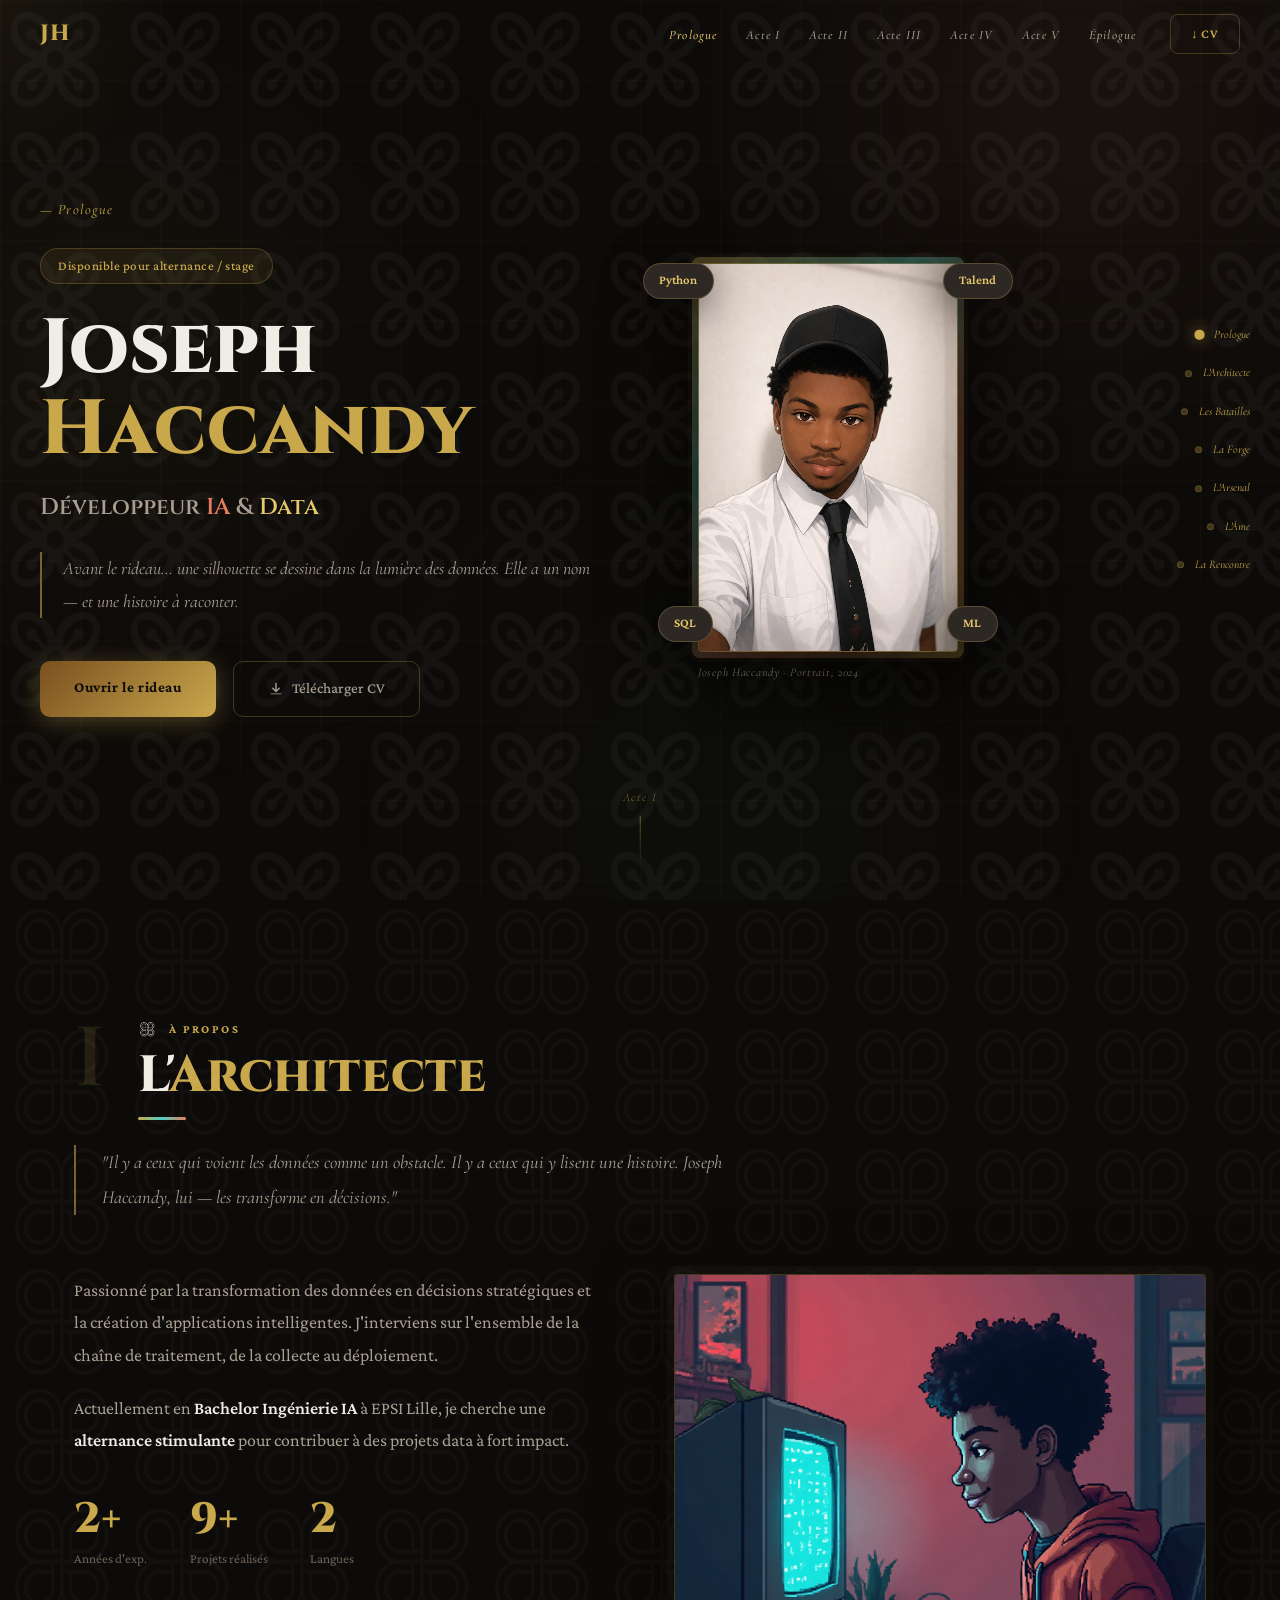
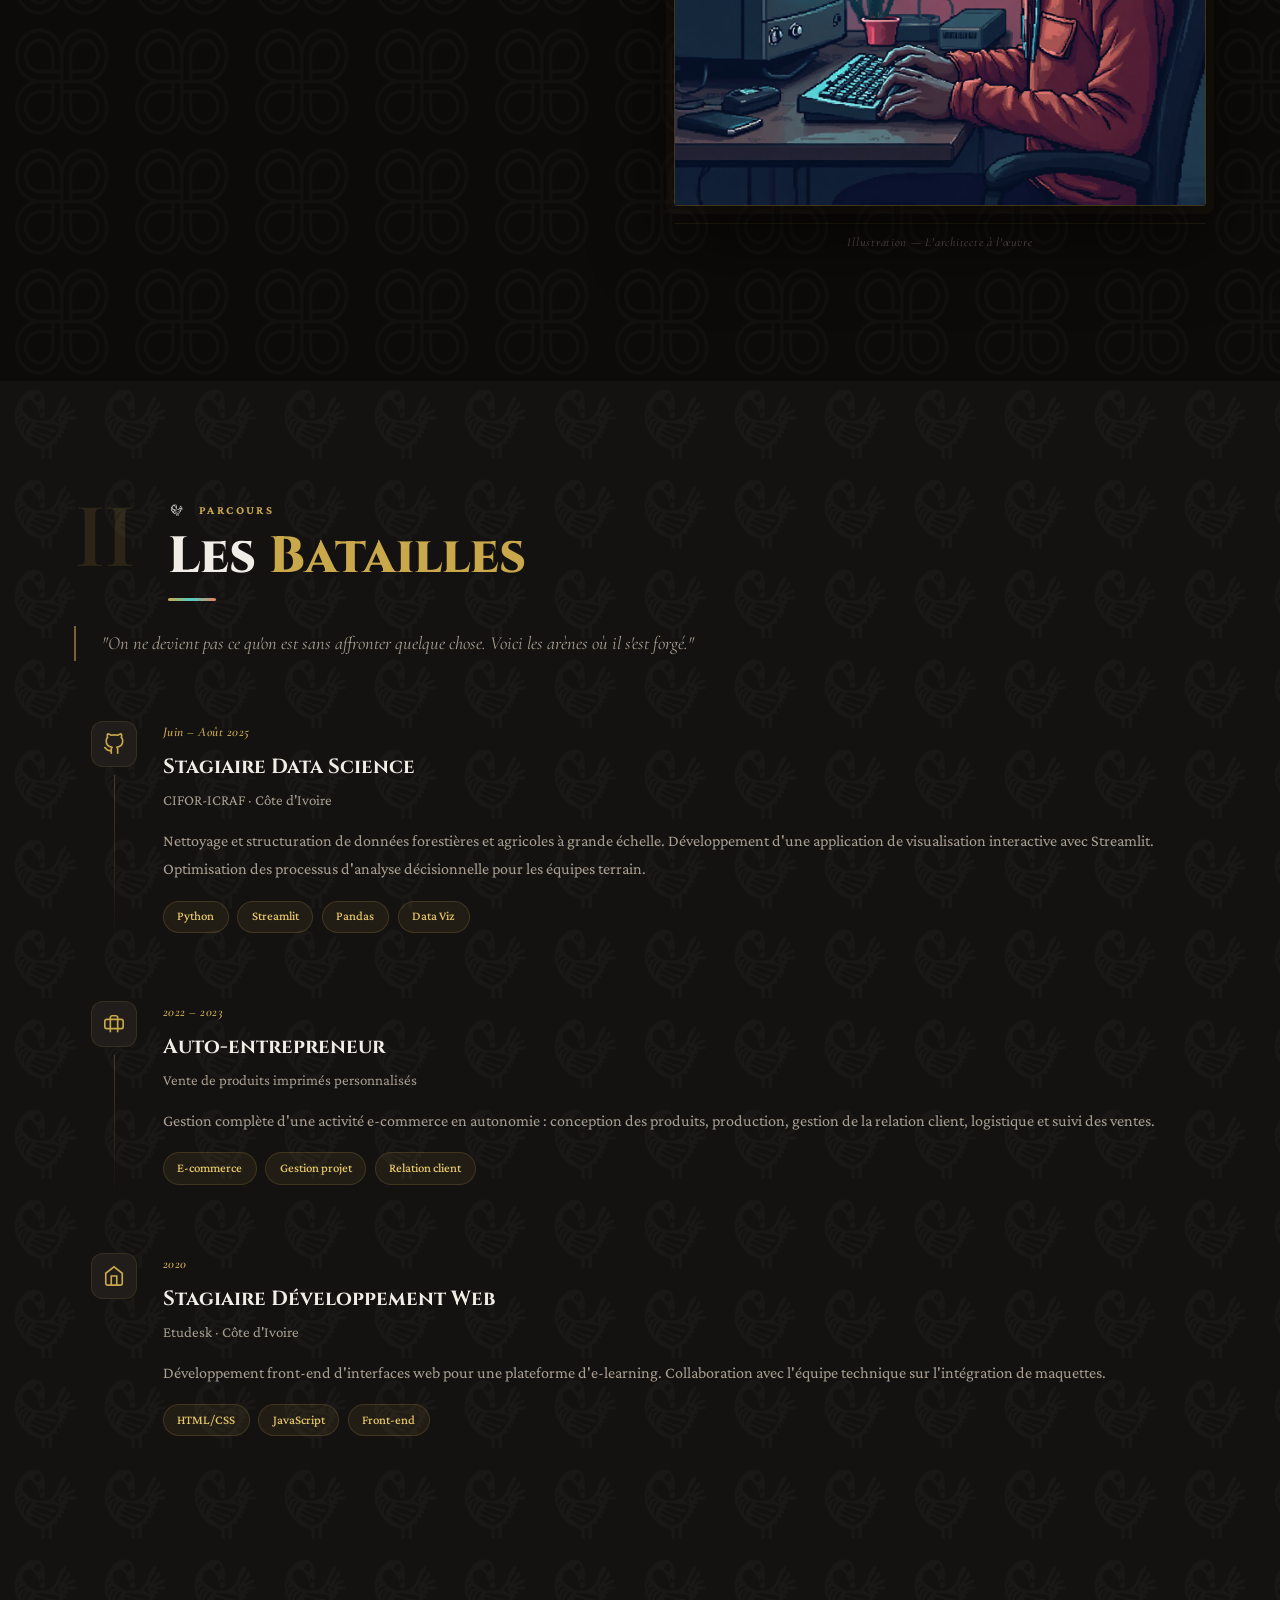
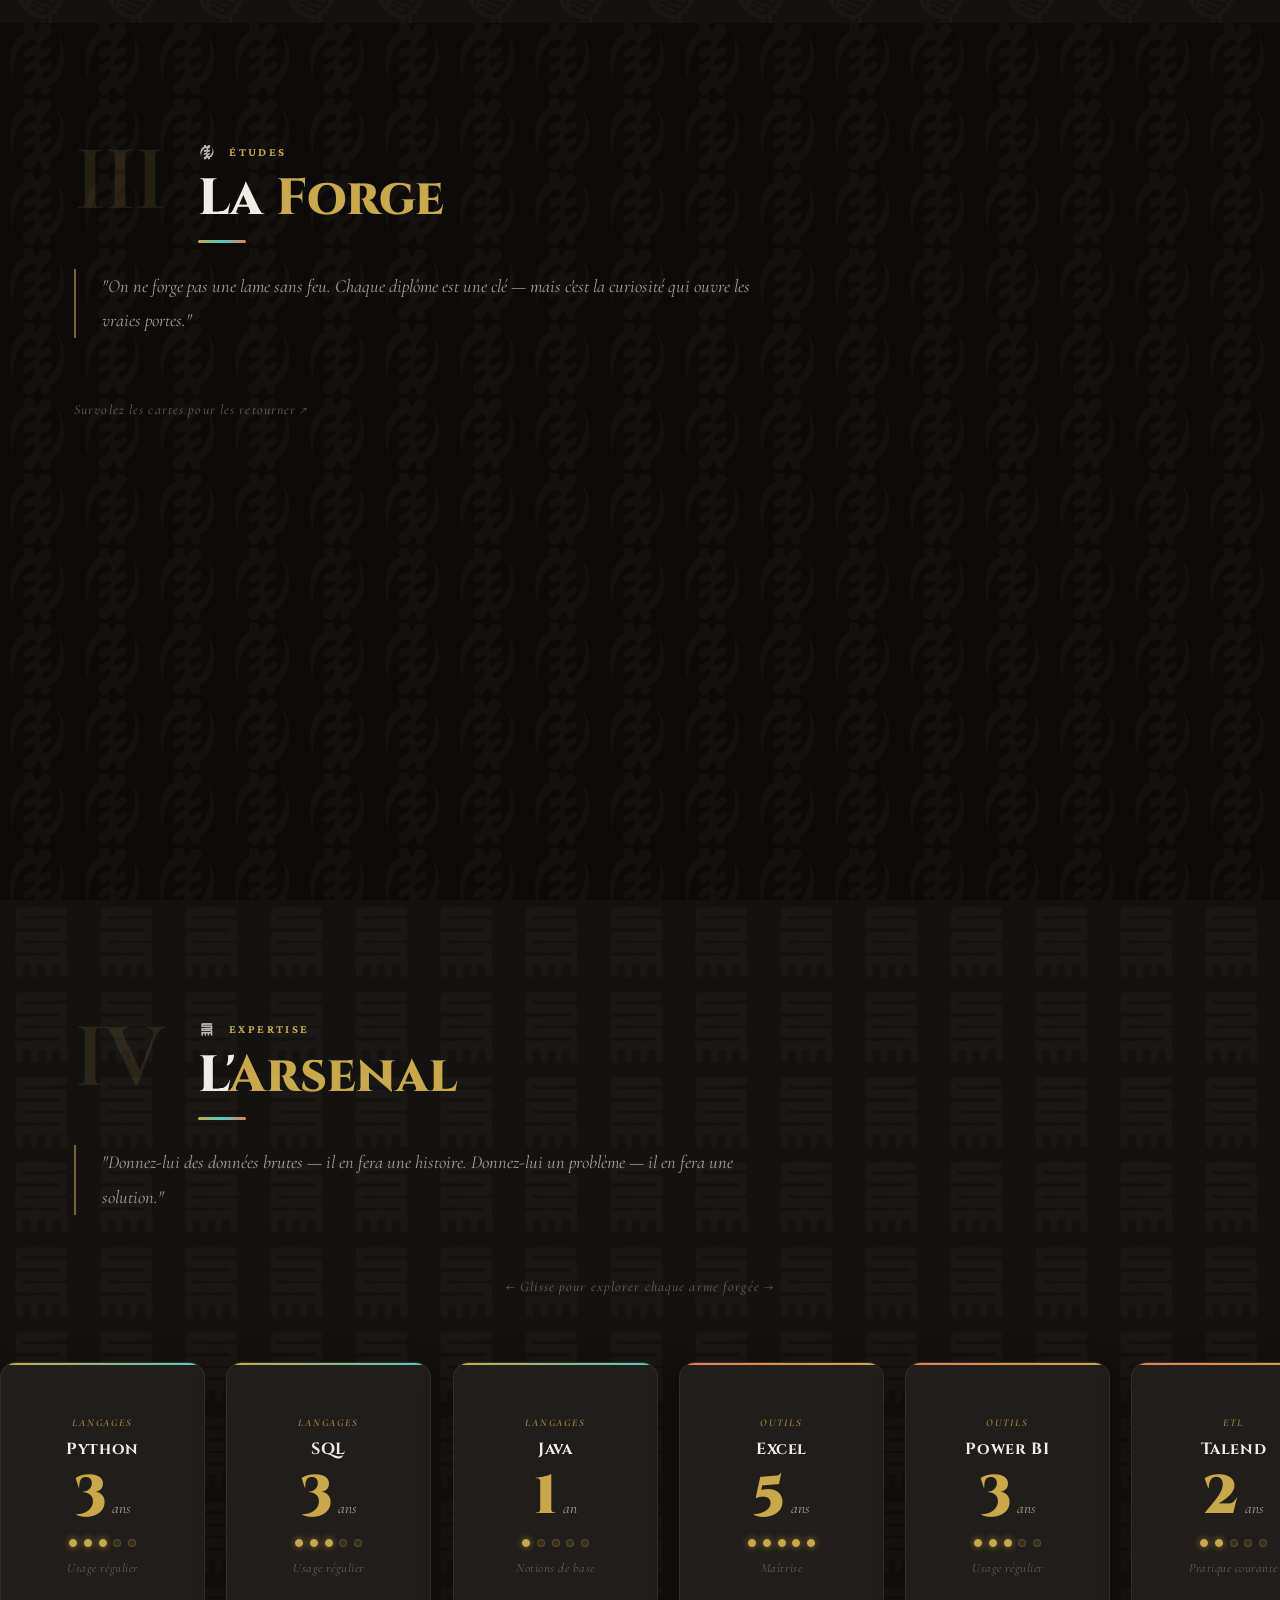
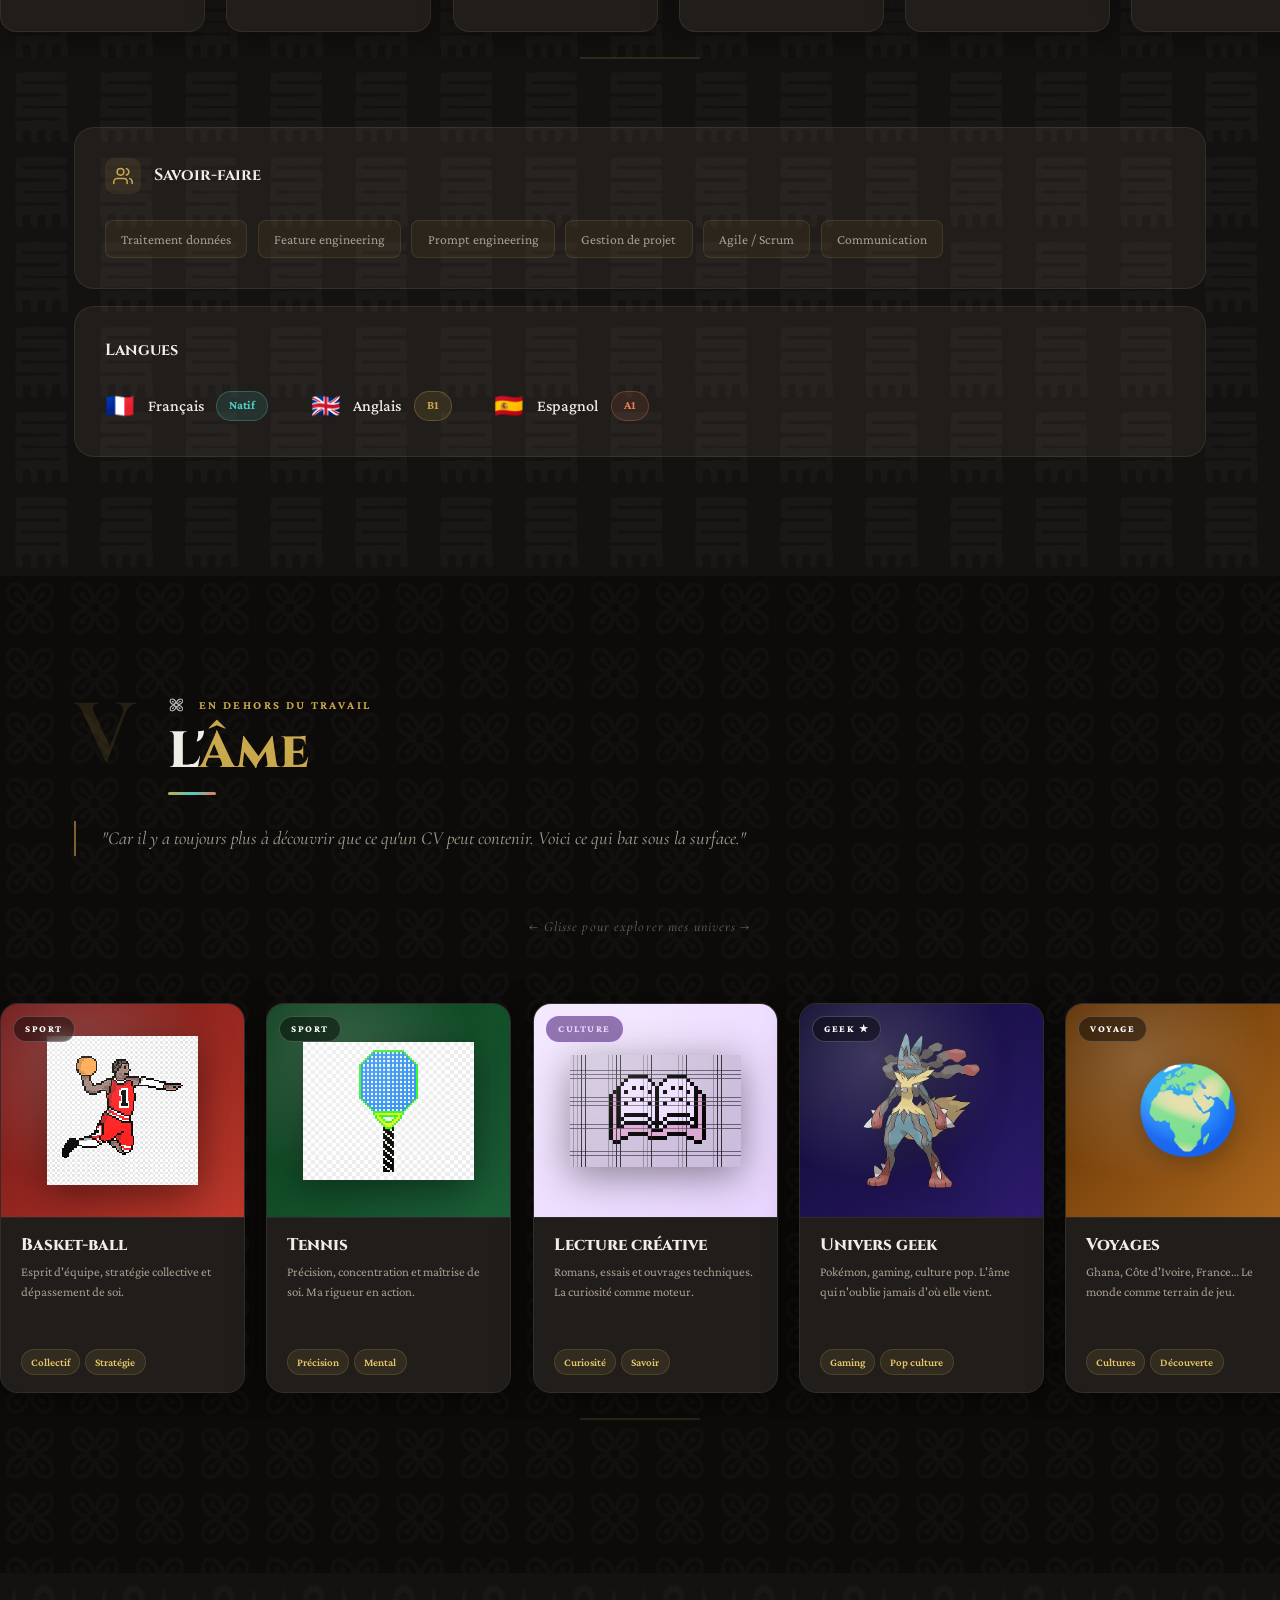
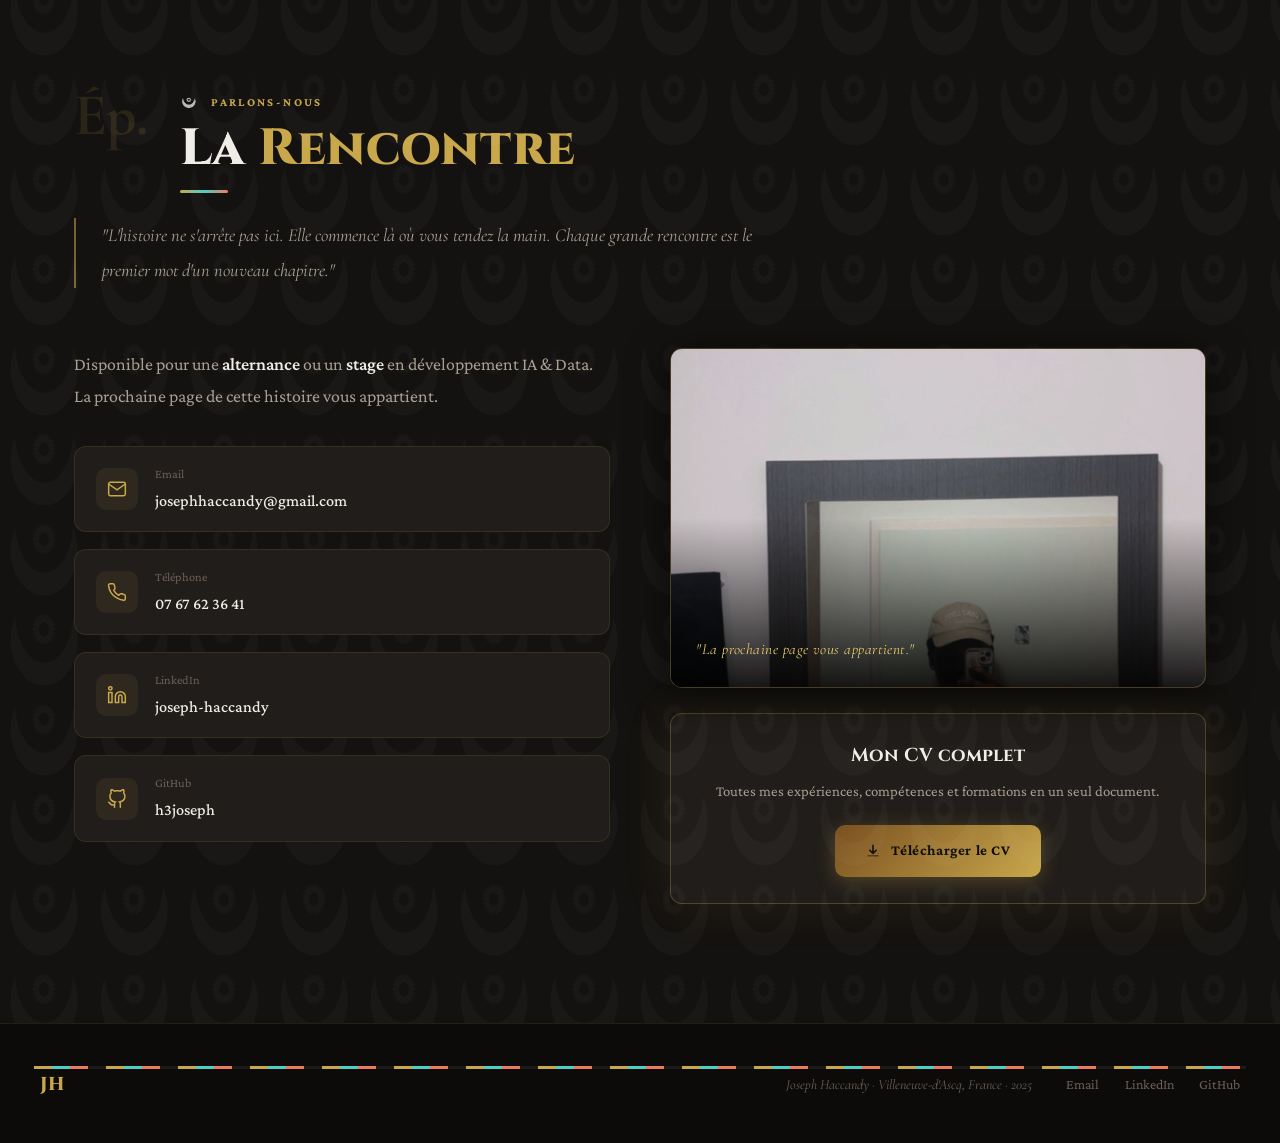
==== commit 17b290d8: "final" ====
--- a/index.html
+++ b/index.html
@@ -6,7 +6,7 @@
   <title>Joseph Haccandy — Développeur IA & Data</title>
   <link rel="stylesheet" href="static/css/style.css" />
   <link rel="preconnect" href="https://fonts.googleapis.com" />
-  <link href="https://fonts.googleapis.com/css2?family=Space+Grotesk:wght@400;500;600;700&family=Syne:wght@700;800&family=Playfair+Display:ital,wght@0,400;0,700;1,400;1,700&family=DM+Sans:ital,wght@0,300;0,400;0,500;1,400&display=swap" rel="stylesheet" />
+  <link href="https://fonts.googleapis.com/css2?family=Cinzel:wght@400;600;700;900&family=Cormorant+Garamond:ital,wght@0,400;0,600;0,700;1,400;1,600&family=Crimson+Pro:ital,wght@0,300;0,400;0,500;1,400&display=swap" rel="stylesheet" />
 </head>
 <body>
 
@@ -318,37 +318,95 @@
         </div>
       </div>
       <p class="chapter-quote reveal">"Donnez-lui des données brutes — il en fera une histoire. Donnez-lui un problème — il en fera une solution."</p>
-      <div class="skills-layout">
-
-        <div class="skills-group reveal">
-          <div class="sg-header"><div class="sg-icon"><svg viewBox="0 0 24 24" fill="none" width="20"><path d="M12 2L2 7l10 5 10-5-10-5zM2 17l10 5 10-5M2 12l10 5 10-5" stroke="currentColor" stroke-width="1.8" stroke-linecap="round" stroke-linejoin="round"/></svg></div><span>Langages & Data</span></div>
-          <div class="skill-bars">
-            <div class="skill-bar" data-pct="85"><span class="sb-label">Python</span><div class="sb-track"><div class="sb-fill"></div></div><span class="sb-pct">85%</span></div>
-            <div class="skill-bar" data-pct="75"><span class="sb-label">SQL</span><div class="sb-track"><div class="sb-fill"></div></div><span class="sb-pct">75%</span></div>
-            <div class="skill-bar" data-pct="55"><span class="sb-label">Java</span><div class="sb-track"><div class="sb-fill"></div></div><span class="sb-pct">55%</span></div>
-          </div>
-        </div>
-
-        <div class="skills-group reveal">
-          <div class="sg-header"><div class="sg-icon"><svg viewBox="0 0 24 24" fill="none" width="20"><path d="M12 20h9M16.5 3.5a2.121 2.121 0 0 1 3 3L7 19l-4 1 1-4L16.5 3.5z" stroke="currentColor" stroke-width="1.8" stroke-linecap="round"/></svg></div><span>Outils & ETL</span></div>
-          <div class="skill-bars">
-            <div class="skill-bar" data-pct="80"><span class="sb-label">Talend</span><div class="sb-track"><div class="sb-fill"></div></div><span class="sb-pct">80%</span></div>
-            <div class="skill-bar" data-pct="70"><span class="sb-label">Power BI</span><div class="sb-track"><div class="sb-fill"></div></div><span class="sb-pct">70%</span></div>
-            <div class="skill-bar" data-pct="85"><span class="sb-label">Excel</span><div class="sb-track"><div class="sb-fill"></div></div><span class="sb-pct">85%</span></div>
-          </div>
-        </div>
-
-        <div class="skills-group reveal">
-          <div class="sg-header"><div class="sg-icon"><svg viewBox="0 0 24 24" fill="none" width="20"><polyline points="16 18 22 12 16 6" stroke="currentColor" stroke-width="1.8" stroke-linecap="round"/><polyline points="8 6 2 12 8 18" stroke="currentColor" stroke-width="1.8" stroke-linecap="round"/></svg></div><span>Développement</span></div>
-          <div class="skill-bars">
-            <div class="skill-bar" data-pct="75"><span class="sb-label">HTML/CSS/JS</span><div class="sb-track"><div class="sb-fill"></div></div><span class="sb-pct">75%</span></div>
-            <div class="skill-bar" data-pct="70"><span class="sb-label">Streamlit</span><div class="sb-track"><div class="sb-fill"></div></div><span class="sb-pct">70%</span></div>
-            <div class="skill-bar" data-pct="65"><span class="sb-label">Matplotlib</span><div class="sb-track"><div class="sb-fill"></div></div><span class="sb-pct">65%</span></div>
-          </div>
-        </div>
-
-        <div class="skills-group reveal">
-          <div class="sg-header"><div class="sg-icon"><svg viewBox="0 0 24 24" fill="none" width="20"><path d="M17 21v-2a4 4 0 0 0-4-4H5a4 4 0 0 0-4 4v2" stroke="currentColor" stroke-width="1.8" stroke-linecap="round"/><circle cx="9" cy="7" r="4" stroke="currentColor" stroke-width="1.8"/><path d="M23 21v-2a4 4 0 0 0-3-3.87M16 3.13a4 4 0 0 1 0 7.75" stroke="currentColor" stroke-width="1.8" stroke-linecap="round"/></svg></div><span>Savoir-faire</span></div>
+      <p class="drag-instruction reveal">← Glisse pour explorer chaque arme forgée →</p>
+    </div>
+
+    <div class="skills-carousel-wrapper">
+      <div class="skills-carousel" id="skills-carousel">
+
+        <div class="skcard cat-data reveal" data-delay="0">
+          <div class="skcard-cat">Langages</div>
+          <div class="skcard-name">Python</div>
+          <div class="skcard-years-display"><span class="skcard-num">3</span><span class="skcard-unit">ans</span></div>
+          <div class="skcard-dots"><span class="skdot on"></span><span class="skdot on"></span><span class="skdot on"></span><span class="skdot"></span><span class="skdot"></span></div>
+          <div class="skcard-level">Usage régulier</div>
+        </div>
+
+        <div class="skcard cat-data reveal" data-delay="80">
+          <div class="skcard-cat">Langages</div>
+          <div class="skcard-name">SQL</div>
+          <div class="skcard-years-display"><span class="skcard-num">3</span><span class="skcard-unit">ans</span></div>
+          <div class="skcard-dots"><span class="skdot on"></span><span class="skdot on"></span><span class="skdot on"></span><span class="skdot"></span><span class="skdot"></span></div>
+          <div class="skcard-level">Usage régulier</div>
+        </div>
+
+        <div class="skcard cat-data reveal" data-delay="160">
+          <div class="skcard-cat">Langages</div>
+          <div class="skcard-name">Java</div>
+          <div class="skcard-years-display"><span class="skcard-num">1</span><span class="skcard-unit">an</span></div>
+          <div class="skcard-dots"><span class="skdot on"></span><span class="skdot"></span><span class="skdot"></span><span class="skdot"></span><span class="skdot"></span></div>
+          <div class="skcard-level">Notions de base</div>
+        </div>
+
+        <div class="skcard cat-outils reveal" data-delay="240">
+          <div class="skcard-cat">Outils</div>
+          <div class="skcard-name">Excel</div>
+          <div class="skcard-years-display"><span class="skcard-num">5</span><span class="skcard-unit">ans</span></div>
+          <div class="skcard-dots"><span class="skdot on"></span><span class="skdot on"></span><span class="skdot on"></span><span class="skdot on"></span><span class="skdot on"></span></div>
+          <div class="skcard-level">Maîtrise</div>
+        </div>
+
+        <div class="skcard cat-outils reveal" data-delay="320">
+          <div class="skcard-cat">Outils</div>
+          <div class="skcard-name">Power BI</div>
+          <div class="skcard-years-display"><span class="skcard-num">3</span><span class="skcard-unit">ans</span></div>
+          <div class="skcard-dots"><span class="skdot on"></span><span class="skdot on"></span><span class="skdot on"></span><span class="skdot"></span><span class="skdot"></span></div>
+          <div class="skcard-level">Usage régulier</div>
+        </div>
+
+        <div class="skcard cat-outils reveal" data-delay="400">
+          <div class="skcard-cat">ETL</div>
+          <div class="skcard-name">Talend</div>
+          <div class="skcard-years-display"><span class="skcard-num">2</span><span class="skcard-unit">ans</span></div>
+          <div class="skcard-dots"><span class="skdot on"></span><span class="skdot on"></span><span class="skdot"></span><span class="skdot"></span><span class="skdot"></span></div>
+          <div class="skcard-level">Pratique courante</div>
+        </div>
+
+        <div class="skcard cat-dev reveal" data-delay="0">
+          <div class="skcard-cat">Développement</div>
+          <div class="skcard-name">HTML / CSS / JS</div>
+          <div class="skcard-years-display"><span class="skcard-num">5</span><span class="skcard-unit">ans</span></div>
+          <div class="skcard-dots"><span class="skdot on"></span><span class="skdot on"></span><span class="skdot on"></span><span class="skdot on"></span><span class="skdot on"></span></div>
+          <div class="skcard-level">Maîtrise</div>
+        </div>
+
+        <div class="skcard cat-dev reveal" data-delay="80">
+          <div class="skcard-cat">Développement</div>
+          <div class="skcard-name">Streamlit</div>
+          <div class="skcard-years-display"><span class="skcard-num">2</span><span class="skcard-unit">ans</span></div>
+          <div class="skcard-dots"><span class="skdot on"></span><span class="skdot on"></span><span class="skdot"></span><span class="skdot"></span><span class="skdot"></span></div>
+          <div class="skcard-level">Pratique courante</div>
+        </div>
+
+        <div class="skcard cat-dev reveal" data-delay="160">
+          <div class="skcard-cat">Visualisation</div>
+          <div class="skcard-name">Matplotlib</div>
+          <div class="skcard-years-display"><span class="skcard-num">2</span><span class="skcard-unit">ans</span></div>
+          <div class="skcard-dots"><span class="skdot on"></span><span class="skdot on"></span><span class="skdot"></span><span class="skdot"></span><span class="skdot"></span></div>
+          <div class="skcard-level">Pratique courante</div>
+        </div>
+
+      </div>
+      <div class="carousel-track-bar"><div class="carousel-track-fill" id="skills-fill"></div></div>
+    </div>
+
+    <div class="container">
+      <div class="skills-bottom reveal">
+        <div class="soft-skills-block">
+          <div class="sg-header">
+            <div class="sg-icon"><svg viewBox="0 0 24 24" fill="none" width="20"><path d="M17 21v-2a4 4 0 0 0-4-4H5a4 4 0 0 0-4 4v2" stroke="currentColor" stroke-width="1.8" stroke-linecap="round"/><circle cx="9" cy="7" r="4" stroke="currentColor" stroke-width="1.8"/><path d="M23 21v-2a4 4 0 0 0-3-3.87M16 3.13a4 4 0 0 1 0 7.75" stroke="currentColor" stroke-width="1.8" stroke-linecap="round"/></svg></div>
+            <span>Savoir-faire</span>
+          </div>
           <div class="soft-skills">
             <span class="soft-tag">Traitement données</span>
             <span class="soft-tag">Feature engineering</span>
@@ -358,7 +416,6 @@
             <span class="soft-tag">Communication</span>
           </div>
         </div>
-
       </div>
       <div class="langues-row reveal">
         <h3 class="langues-title">Langues</h3>
--- a/static/css/style.css
+++ b/static/css/style.css
@@ -28,20 +28,21 @@
   --shadow:      0 8px 40px rgba(0,0,0,.6);
   --shadow-gold: 0 0 50px rgba(201,168,76,.1);
 
-  --font-head:  'Syne', sans-serif;
-  --font-body:  'DM Sans', sans-serif;
-  --font-serif: 'Playfair Display', serif;
+  --font-head:  'Cinzel', serif;
+  --font-body:  'Crimson Pro', serif;
+  --font-serif: 'Cormorant Garamond', serif;
 
   --radius:    12px;
   --radius-lg: 20px;
   --transition: .35s cubic-bezier(.4,0,.2,1);
 }
 
-html { scroll-behavior: smooth; font-size: 16px; }
+html { scroll-behavior: smooth; font-size: 17px; }
 body {
   font-family: var(--font-body);
   background: var(--bg); color: var(--text);
-  line-height: 1.65; overflow-x: hidden;
+  line-height: 1.7; overflow-x: hidden;
+  font-weight: 400;
 }
 a { color: inherit; text-decoration: none; }
 img { max-width: 100%; display: block; }
@@ -285,11 +286,60 @@
 }
 
 /* ══════════════════════════════════════════════════
+   HERO STAGE BACKGROUND
+══════════════════════════════════════════════════ */
+.hero-stage-bg {
+  position: absolute; inset: 0; pointer-events: none; overflow: hidden; z-index: 0;
+}
+.stage-glow {
+  position: absolute; border-radius: 50%;
+  filter: blur(120px); opacity: .18; mix-blend-mode: screen;
+}
+.glow-terra { width:600px; height:600px; background:radial-gradient(circle,rgba(220,120,70,.6) 0%,transparent 70%); top:-200px; right:-100px; animation:orbFloat 18s ease-in-out infinite alternate; }
+.glow-kente { width:500px; height:500px; background:radial-gradient(circle,rgba(201,168,76,.5) 0%,transparent 70%); top:100px; left:-150px; animation:orbFloat 14s ease-in-out infinite alternate-reverse; }
+.glow-green { width:350px; height:350px; background:radial-gradient(circle,rgba(50,180,120,.4) 0%,transparent 70%); bottom:-80px; right:30%; animation:orbFloat 22s ease-in-out infinite alternate; }
+.hero-grid {
+  position: absolute; inset: 0;
+  background-image: linear-gradient(rgba(201,168,76,.025) 1px,transparent 1px), linear-gradient(90deg,rgba(201,168,76,.025) 1px,transparent 1px);
+  background-size: 80px 80px;
+}
+
+/* ── PORTRAIT WRAP ── */
+.portrait-wrap { position: relative; width: 260px; will-change: transform; }
+.portrait-kente-border {
+  position: absolute; inset: -6px; border-radius: 8px; z-index: -1;
+  background: linear-gradient(135deg, var(--gold), var(--teal), var(--coral), var(--gold));
+  opacity: .35;
+}
+
+/* ── TEXT HIGHLIGHTS ── */
+.hl-terra { color: var(--coral); }
+.hl-kente { color: var(--gold-bright); }
+
+/* ══════════════════════════════════════════════════
    CONTAINER & SECTIONS
 ══════════════════════════════════════════════════ */
 .container { max-width: 1200px; margin: 0 auto; padding: 0 2rem; }
 section { padding: 7rem 0; position: relative; }
 .section-dark { background: var(--bg2); }
+
+/* ── ADINKRA PATTERNS ── */
+.adinkra-bg-pattern {
+  position: absolute; inset: 0; pointer-events: none; z-index: 0;
+  background-repeat: repeat; background-size: 120px 120px;
+  opacity: .03;
+  filter: invert(1) brightness(3);
+}
+.adinkra-icon {
+  width: 18px; height: 18px; object-fit: contain;
+  opacity: .7; flex-shrink: 0;
+  filter: invert(1) brightness(2);
+}
+.kente-line {
+  width: 48px; height: 3px; margin-top: .75rem;
+  background: linear-gradient(90deg, var(--gold), var(--teal), var(--coral));
+  border-radius: 2px;
+}
 
 /* ── ACTE STRUCTURE ── */
 .act-header { display: flex; align-items: flex-start; gap: 2rem; margin-bottom: 1.5rem; }
@@ -304,7 +354,7 @@
   color: var(--gold); text-transform: uppercase; margin-bottom: .5rem;
   display: flex; align-items: center; gap: .75rem;
 }
-.section-label::before { content: ''; width: 28px; height: 1px; background: var(--gold); opacity: .6; }
+.section-label::before { content: none; }
 .section-title {
   font-family: var(--font-head); font-size: clamp(2rem, 4vw, 3rem);
   font-weight: 800; line-height: 1.1; color: var(--text);
@@ -462,6 +512,7 @@
 .sb-track { flex: 1; height: 4px; background: rgba(201,168,76,.1); border-radius: 100px; overflow: hidden; }
 .sb-fill { height: 100%; background: linear-gradient(90deg, var(--gold-dim), var(--gold)); border-radius: 100px; width: 0; transition: width 1.3s cubic-bezier(.4,0,.2,1); }
 .sb-pct { font-size: .74rem; color: var(--gold); width: 32px; text-align: right; flex-shrink: 0; }
+.skill-bars { display: flex; flex-direction: column; gap: 0; }
 .soft-skills { display: flex; flex-wrap: wrap; gap: .6rem; }
 .soft-tag { padding: .4rem .9rem; background: rgba(201,168,76,.06); border: 1px solid rgba(201,168,76,.15); border-radius: 8px; font-size: .8rem; color: var(--text-muted); transition: all var(--transition); cursor: default; }
 .soft-tag:hover { background: rgba(201,168,76,.12); color: var(--gold-bright); border-color: rgba(201,168,76,.3); transform: translateY(-2px); }
@@ -594,6 +645,95 @@
 .lcard-tags span { padding: .15rem .55rem; background: rgba(201,168,76,.1); border: 1px solid rgba(201,168,76,.2); border-radius: 100px; font-size: .65rem; font-weight: 600; color: var(--gold-bright); }
 
 /* ══════════════════════════════════════════════════
+   SKILLS CAROUSEL
+══════════════════════════════════════════════════ */
+.skills-carousel-wrapper { padding: .5rem 0 1.5rem; overflow: hidden; }
+.skills-carousel {
+  display: flex; gap: 1.25rem;
+  padding: 1.5rem 2rem;
+  overflow-x: auto; overflow-y: visible;
+  scroll-snap-type: x mandatory;
+  cursor: grab;
+  scrollbar-width: none; -ms-overflow-style: none;
+  -webkit-user-select: none; user-select: none;
+}
+.skills-carousel::-webkit-scrollbar { display: none; }
+.skills-carousel.grabbing { cursor: grabbing; }
+
+.skcard {
+  flex: 0 0 205px; height: 270px;
+  border-radius: 16px;
+  scroll-snap-align: start;
+  display: flex; flex-direction: column;
+  align-items: center; justify-content: center;
+  padding: 1.5rem 1rem;
+  background: var(--surface);
+  border: 1.5px solid rgba(201,168,76,.12);
+  position: relative; text-align: center;
+  box-shadow: 0 8px 32px rgba(0,0,0,.4);
+  transition: transform .3s ease, box-shadow .3s ease, border-color .3s ease;
+  will-change: transform; overflow: hidden;
+  gap: .45rem;
+}
+.skcard::before {
+  content: ''; position: absolute; top: 0; left: 0; right: 0; height: 2px;
+}
+.skcard.cat-data::before   { background: linear-gradient(90deg, var(--gold), var(--teal)); }
+.skcard.cat-outils::before { background: linear-gradient(90deg, var(--coral), var(--gold)); }
+.skcard.cat-dev::before    { background: linear-gradient(90deg, var(--teal), var(--coral)); }
+.skcard:hover {
+  transform: translateY(-10px) scale(1.04);
+  box-shadow: 0 24px 60px rgba(0,0,0,.55);
+  border-color: rgba(201,168,76,.32);
+}
+.skcard-cat {
+  font-family: var(--font-serif); font-style: italic;
+  font-size: .6rem; font-weight: 600; letter-spacing: .18em;
+  color: var(--gold); text-transform: uppercase; opacity: .8;
+}
+.skcard-name {
+  font-family: var(--font-head); font-size: .95rem; font-weight: 700;
+  color: var(--text); line-height: 1.2; letter-spacing: .04em;
+}
+.skcard-years-display {
+  display: flex; align-items: baseline; gap: .3rem;
+  margin: .2rem 0;
+}
+.skcard-num {
+  font-family: var(--font-head); font-size: 3.2rem; font-weight: 900;
+  color: var(--gold); line-height: 1;
+}
+.skcard-unit {
+  font-family: var(--font-serif); font-style: italic;
+  font-size: .9rem; color: var(--text-muted);
+}
+.skcard-dots {
+  display: flex; gap: .4rem; margin: .2rem 0;
+}
+.skdot {
+  width: 8px; height: 8px; border-radius: 50%;
+  background: rgba(201,168,76,.12);
+  border: 1.5px solid rgba(201,168,76,.25);
+  transition: all .3s ease;
+}
+.skdot.on {
+  background: var(--gold);
+  border-color: var(--gold);
+  box-shadow: 0 0 7px rgba(201,168,76,.65);
+}
+.skcard:hover .skdot.on { box-shadow: 0 0 12px rgba(201,168,76,.9); }
+.skcard-level {
+  font-family: var(--font-serif); font-style: italic;
+  font-size: .75rem; color: var(--text-dim); letter-spacing: .04em;
+}
+
+.skills-bottom { margin: 2.5rem 0 1rem; }
+.soft-skills-block {
+  background: var(--surface); border: 1px solid var(--border);
+  border-radius: var(--radius-lg); padding: 1.75rem;
+}
+
+/* ══════════════════════════════════════════════════
    CONTACT
 ══════════════════════════════════════════════════ */
 .contact-layout { display: grid; grid-template-columns: 1fr 1fr; gap: 3.5rem; align-items: start; }
@@ -609,6 +749,7 @@
 .ci-icon { width: 42px; height: 42px; flex-shrink: 0; background: rgba(201,168,76,.08); border-radius: 10px; display: flex; align-items: center; justify-content: center; color: var(--gold); }
 .ci-label { font-size: .73rem; color: var(--text-dim); margin-bottom: .1rem; }
 .ci-val { font-size: .95rem; font-weight: 500; color: var(--text); }
+.contact-info { display: flex; flex-direction: column; }
 .contact-right { display: flex; flex-direction: column; gap: 1.5rem; }
 .photo-card-contact { position: relative; overflow: hidden; border-radius: var(--radius); border: 1px solid var(--border2); box-shadow: var(--shadow); aspect-ratio: 4/5; max-height: 340px; }
 .contact-photo { width: 100%; height: 100%; object-fit: cover; object-position: top center; transition: transform .55s ease; filter: brightness(.88) saturate(.85); }
@@ -624,6 +765,10 @@
 /* ══════════════════════════════════════════════════
    FOOTER
 ══════════════════════════════════════════════════ */
+.kente-full-bar {
+  width: 100%; height: 3px;
+  background: repeating-linear-gradient(90deg, var(--gold) 0px, var(--gold) 18px, var(--teal) 18px, var(--teal) 36px, var(--coral) 36px, var(--coral) 54px, var(--bg3) 54px, var(--bg3) 72px);
+}
 footer { border-top: 1px solid var(--border); padding: 2.5rem 2rem; background: var(--bg); }
 .footer-inner { max-width: 1200px; margin: 0 auto; display: flex; align-items: center; gap: 2rem; flex-wrap: wrap; }
 .footer-logo { font-family: var(--font-head); font-weight: 800; font-size: 1.1rem; color: var(--gold); margin-right: auto; }
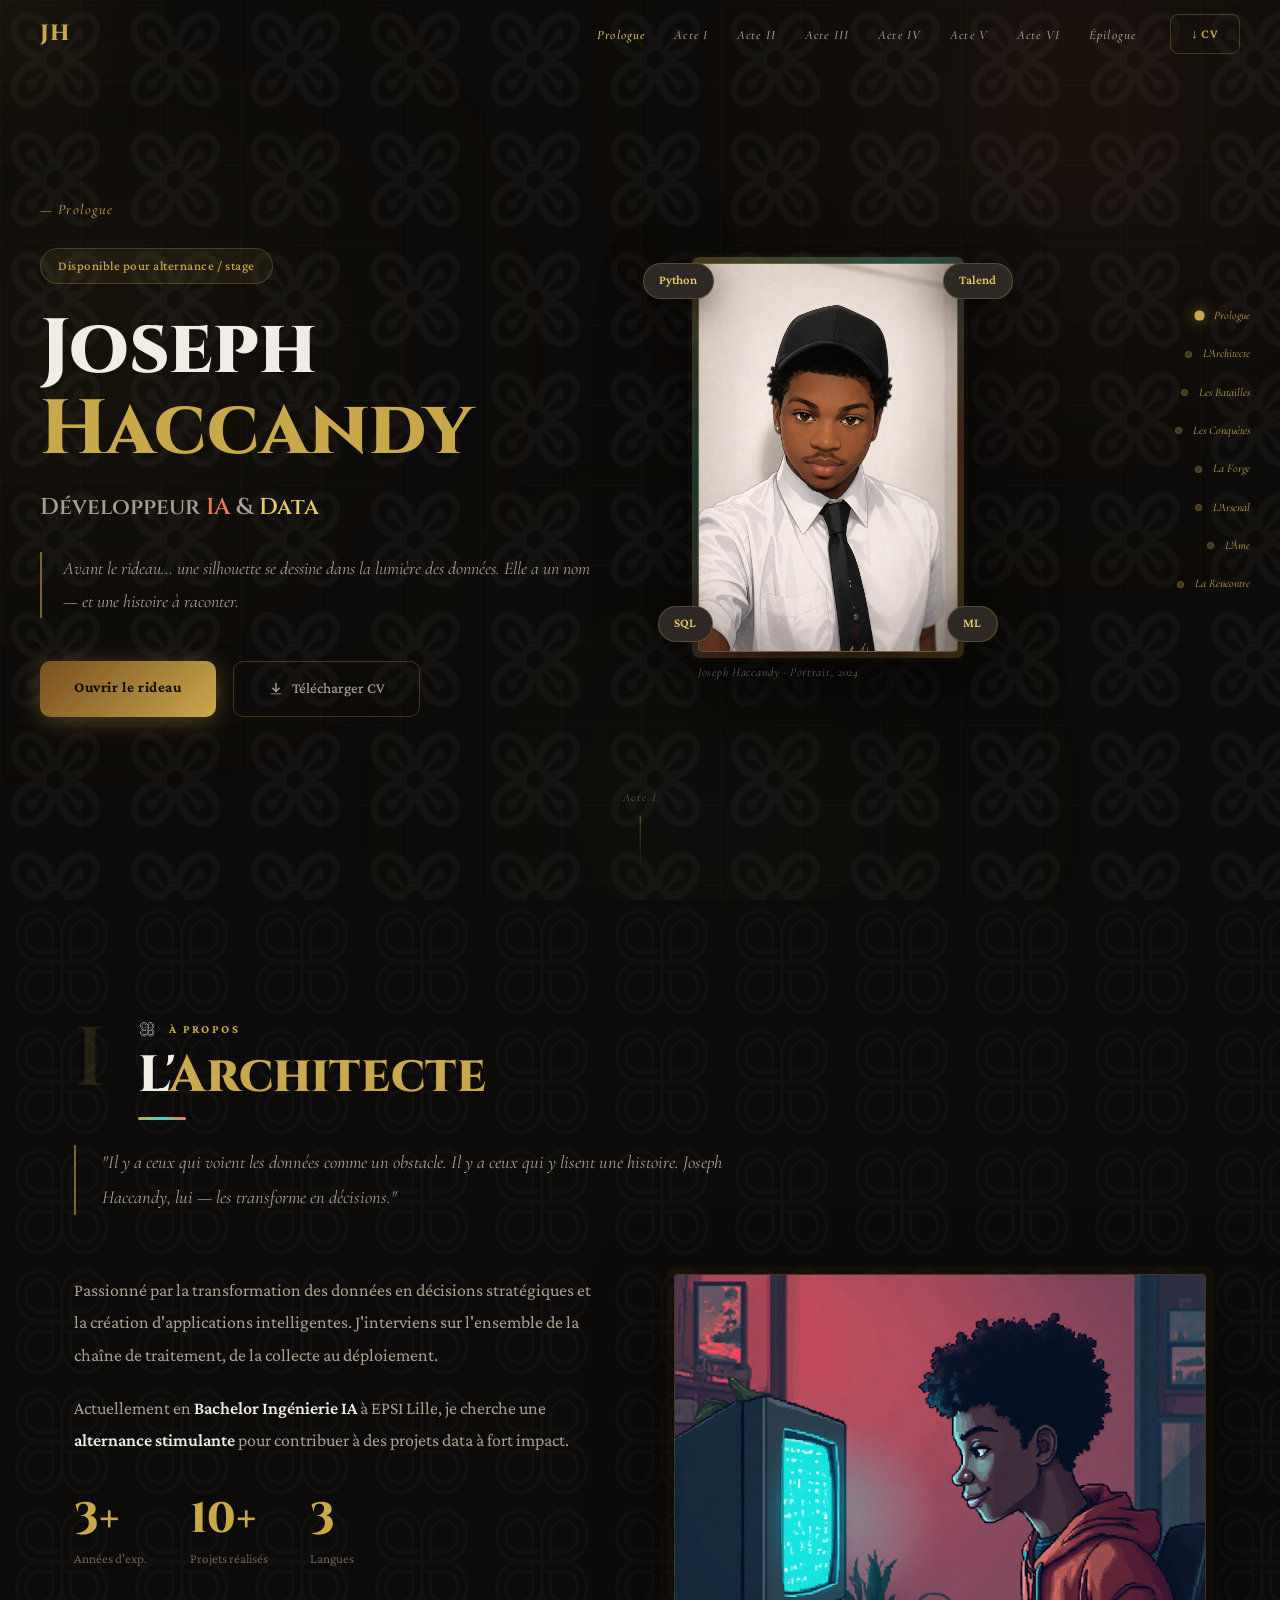
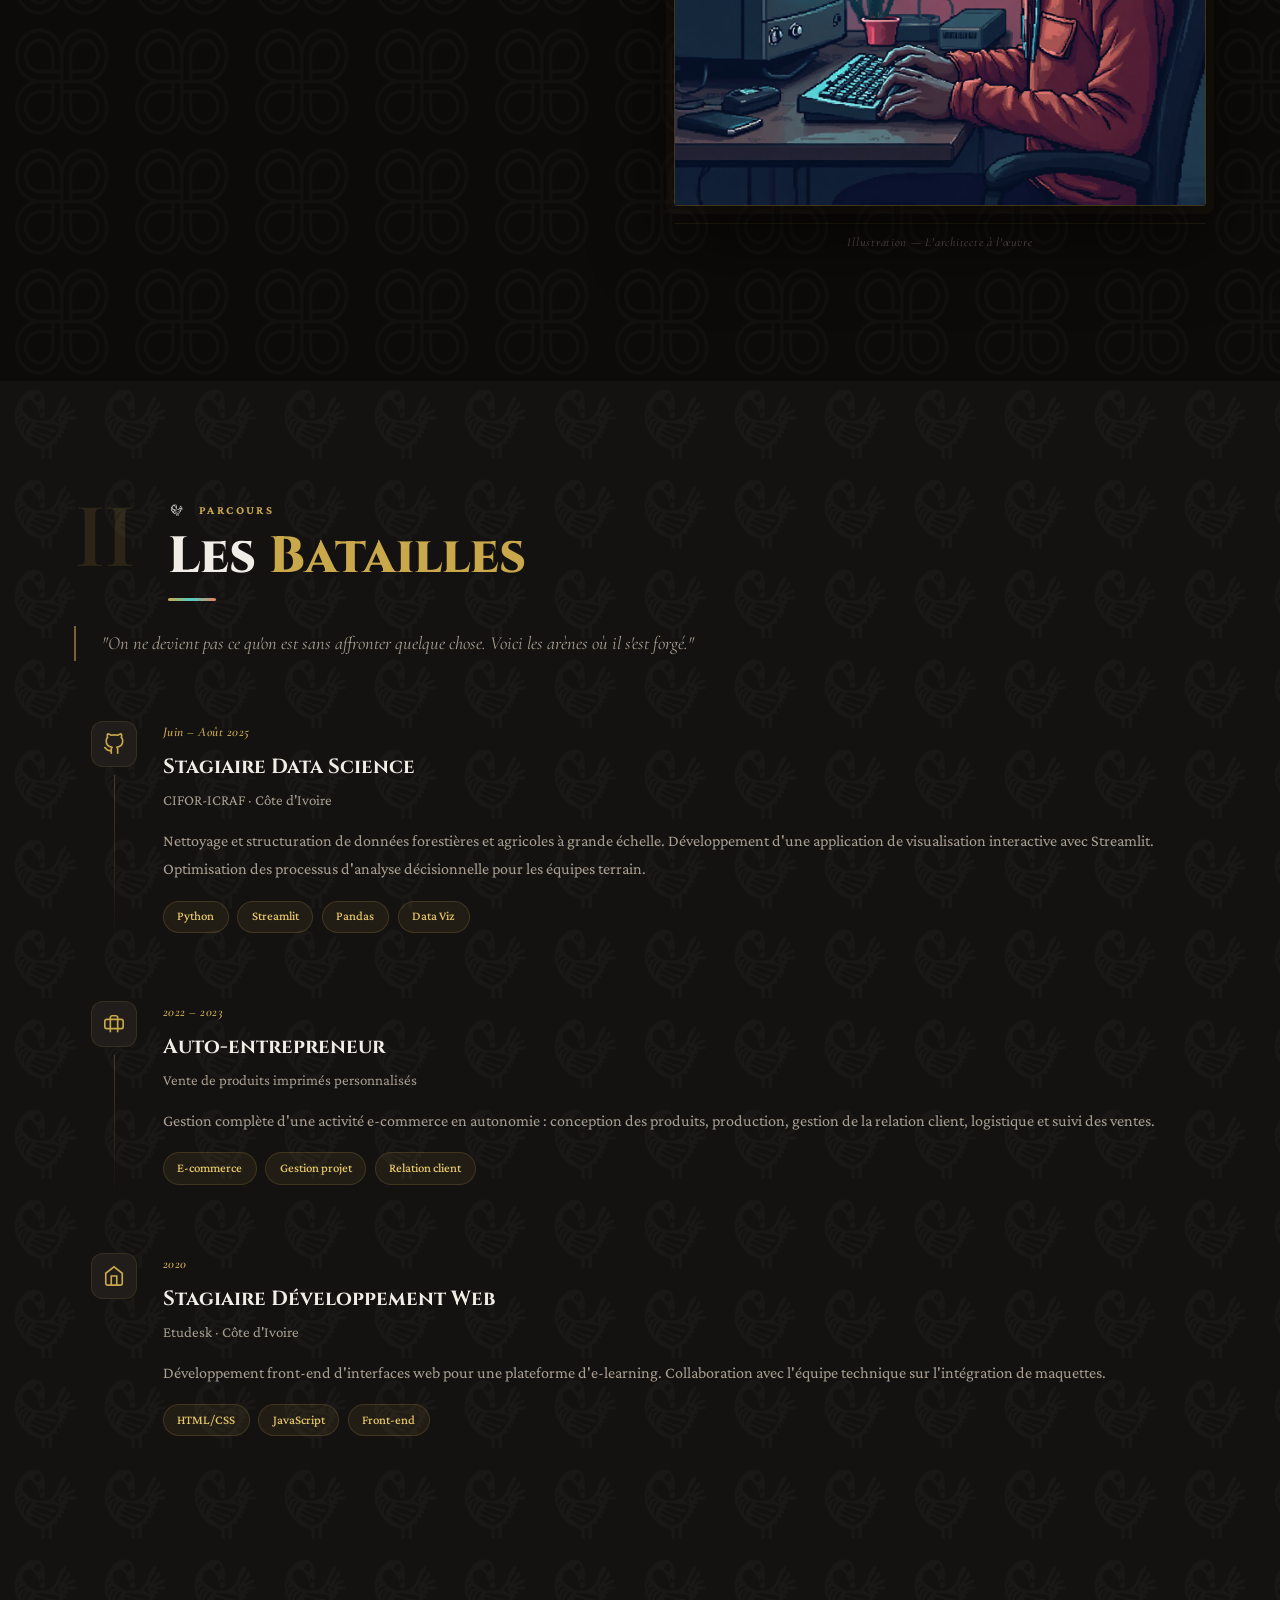
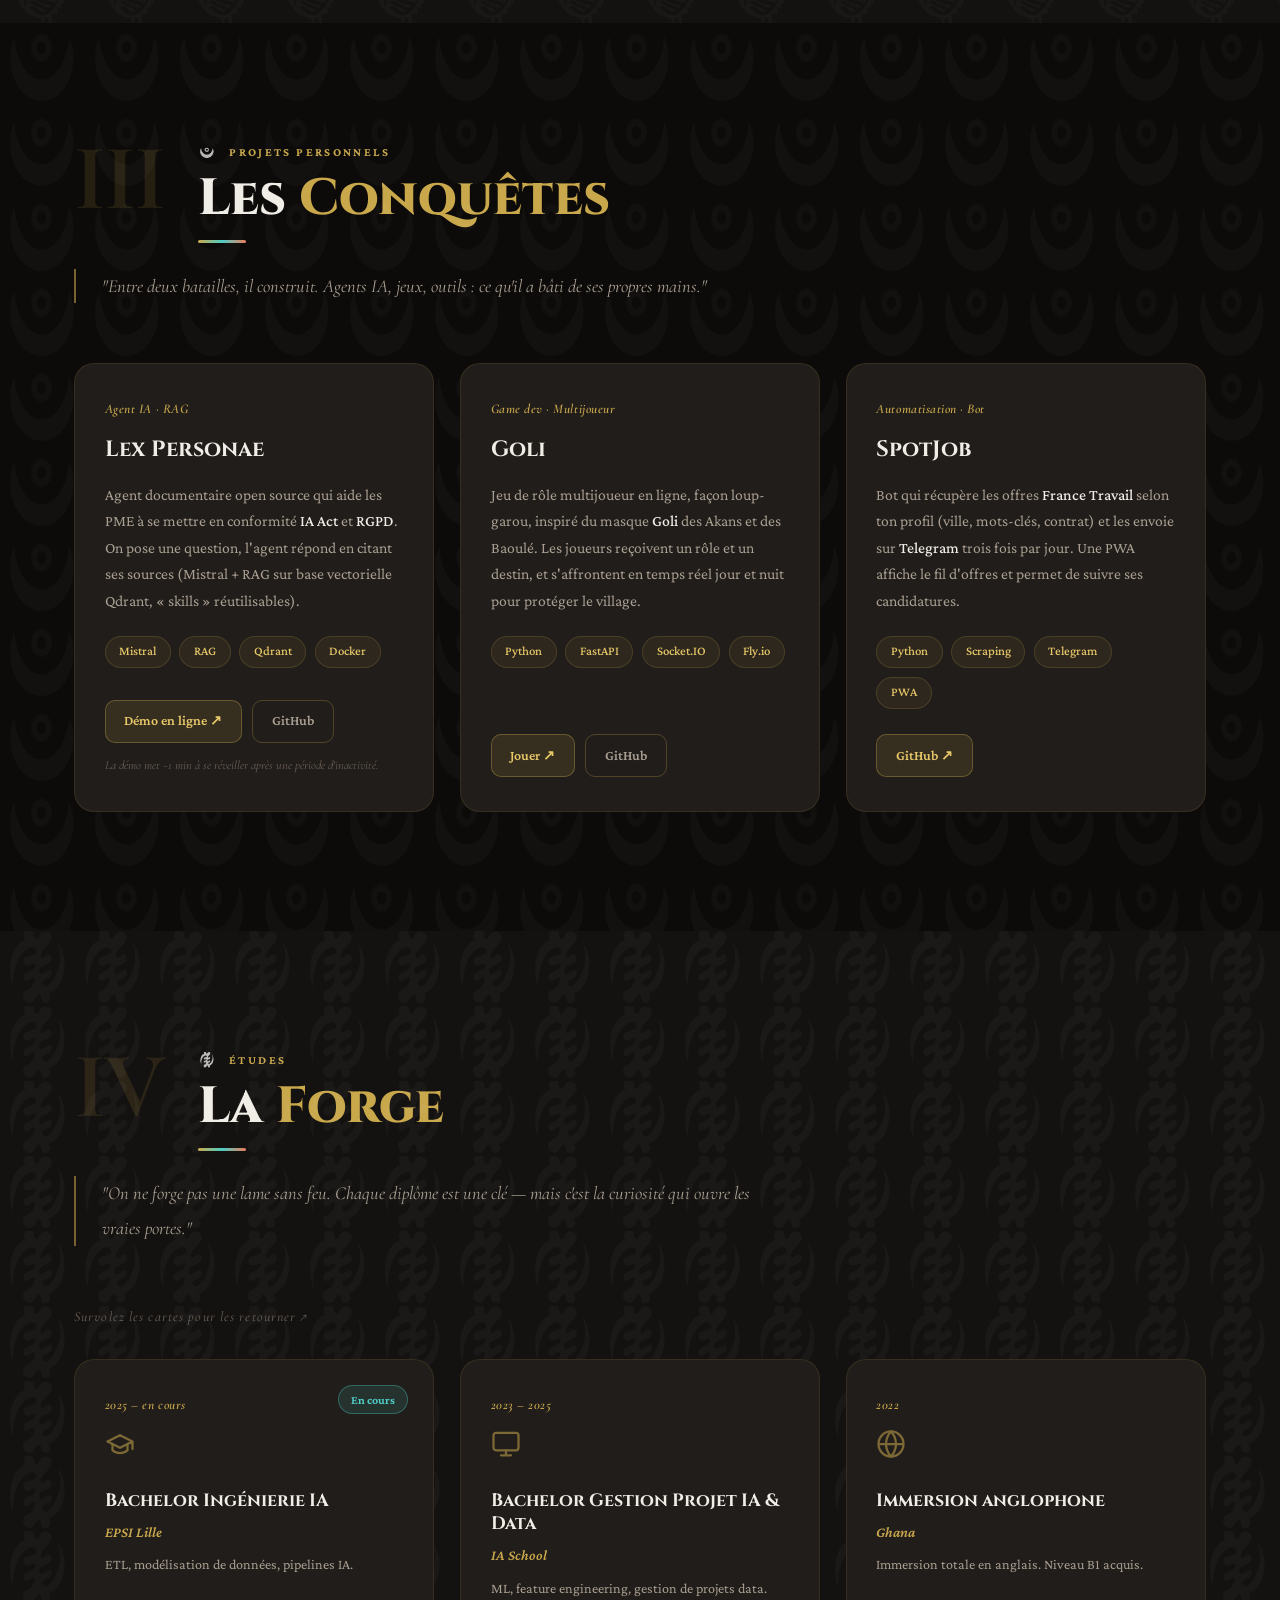
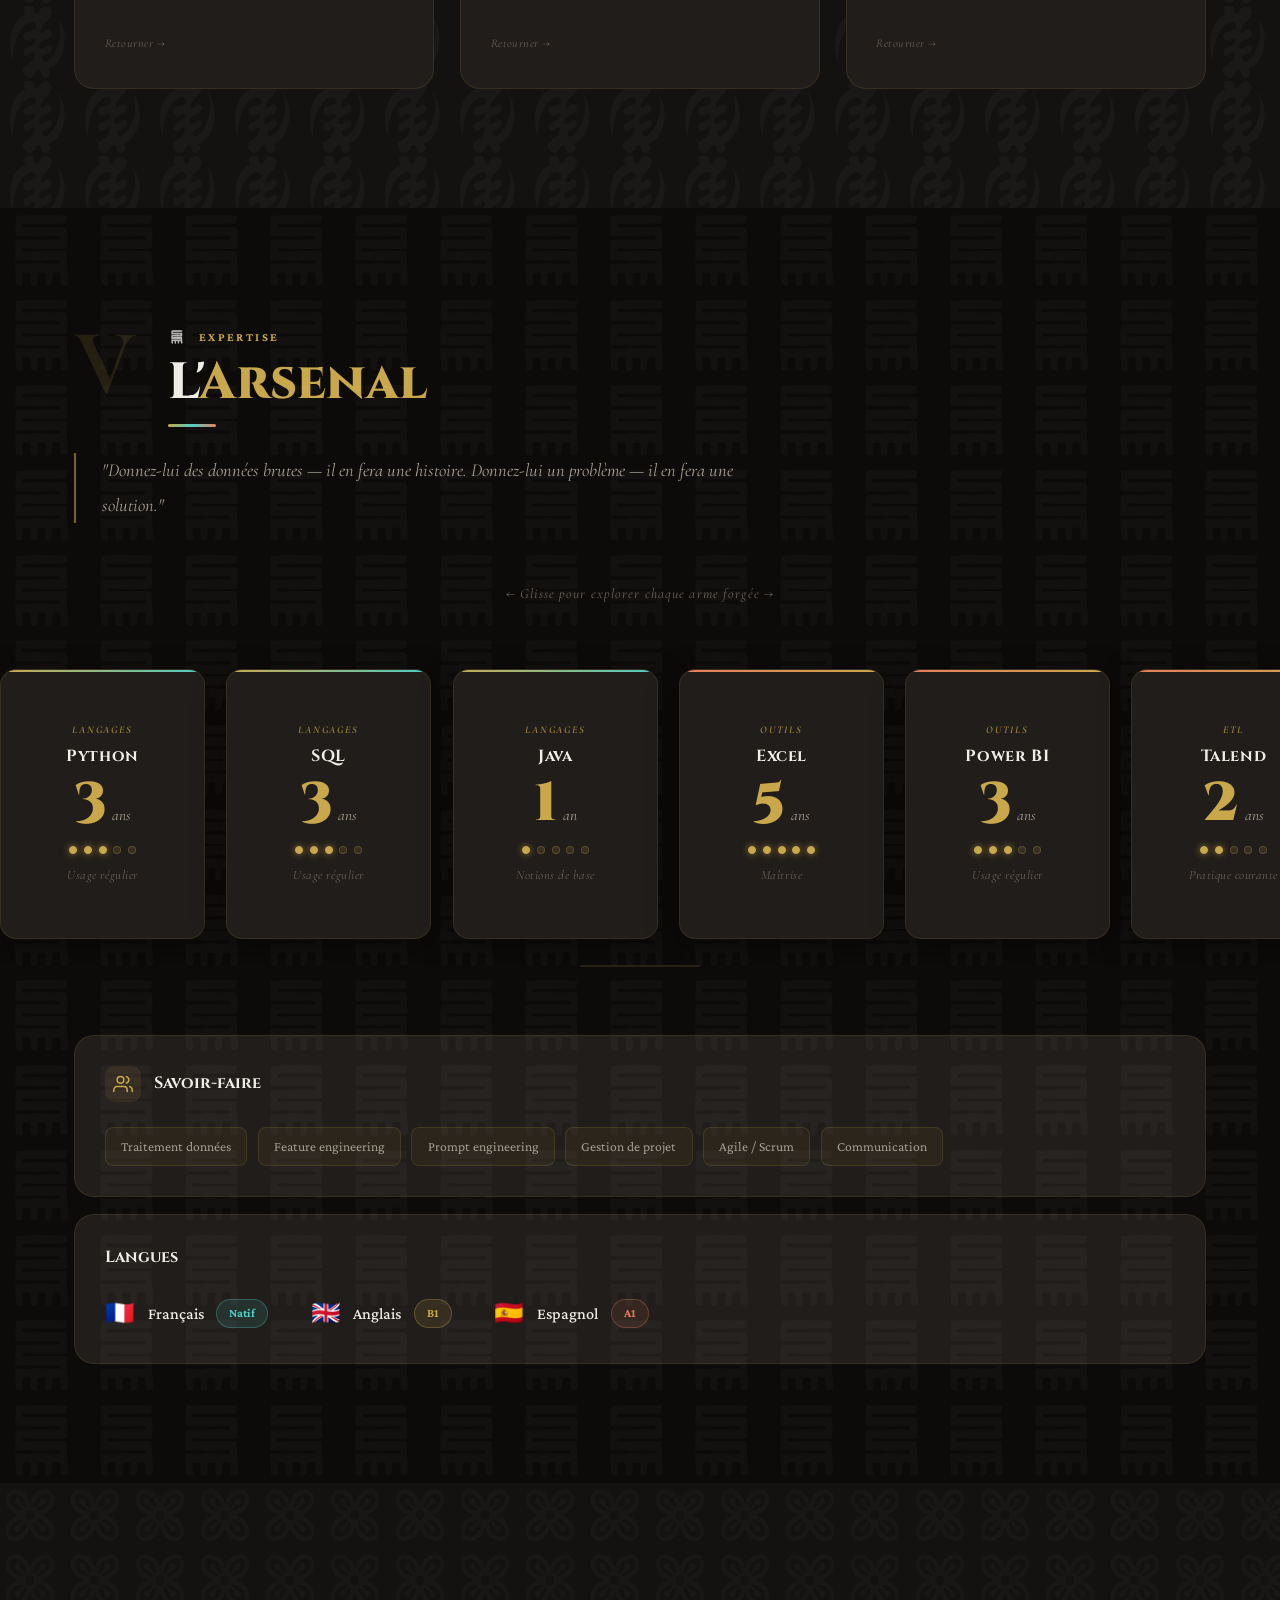
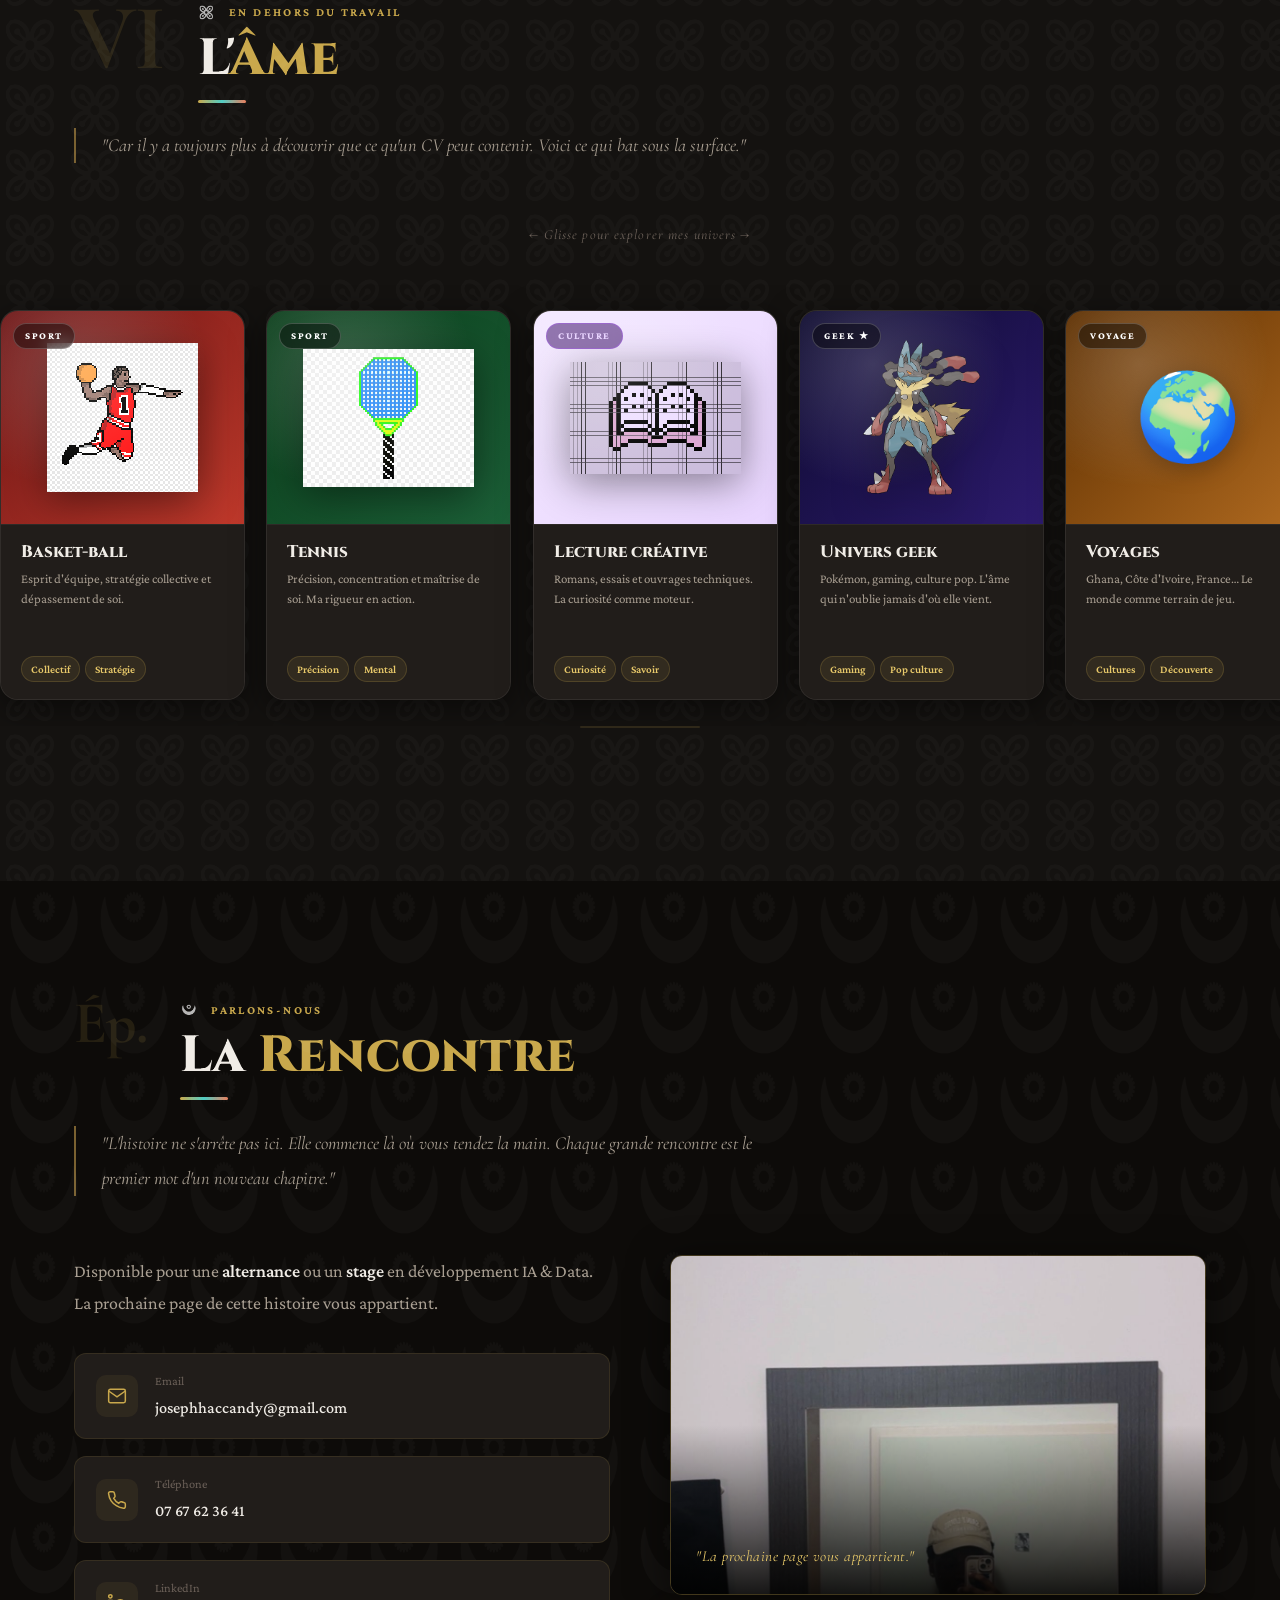
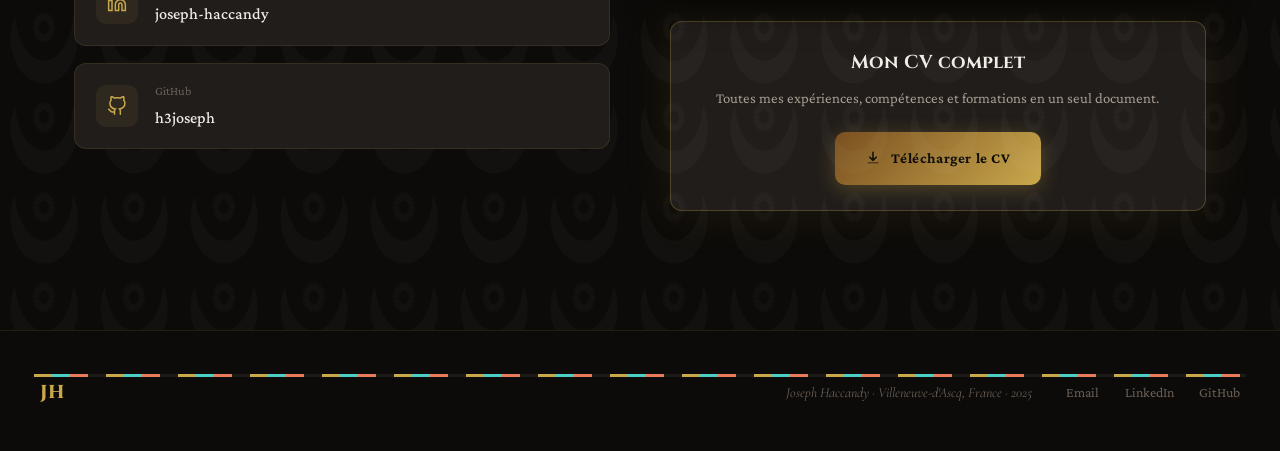
==== commit 0ca19a37: "Ajout section projets perso (Lex Personae, Goli, SpotJob) et nouveau CV Co-Authored-By: Claude Opus " ====
--- a/index.html
+++ b/index.html
@@ -17,6 +17,7 @@
     <a href="#hero"       class="cdot active"><span class="cdot-pip"></span><span class="cdot-label">Prologue</span></a>
     <a href="#about"      class="cdot"><span class="cdot-pip"></span><span class="cdot-label">L'Architecte</span></a>
     <a href="#experience" class="cdot"><span class="cdot-pip"></span><span class="cdot-label">Les Batailles</span></a>
+    <a href="#projets"    class="cdot"><span class="cdot-pip"></span><span class="cdot-label">Les Conquêtes</span></a>
     <a href="#formation"  class="cdot"><span class="cdot-pip"></span><span class="cdot-label">La Forge</span></a>
     <a href="#skills"     class="cdot"><span class="cdot-pip"></span><span class="cdot-label">L'Arsenal</span></a>
     <a href="#loisirs"    class="cdot"><span class="cdot-pip"></span><span class="cdot-label">L'Âme</span></a>
@@ -31,12 +32,13 @@
         <li><a href="#hero">Prologue</a></li>
         <li><a href="#about">Acte I</a></li>
         <li><a href="#experience">Acte II</a></li>
-        <li><a href="#formation">Acte III</a></li>
-        <li><a href="#skills">Acte IV</a></li>
-        <li><a href="#loisirs">Acte V</a></li>
+        <li><a href="#projets">Acte III</a></li>
+        <li><a href="#formation">Acte IV</a></li>
+        <li><a href="#skills">Acte V</a></li>
+        <li><a href="#loisirs">Acte VI</a></li>
         <li><a href="#contact">Épilogue</a></li>
       </ul>
-      <a href="static/cv/joseph_haccandy_cv.pdf" download class="nav-cta magnetic">↓ CV</a>
+      <a href="static/cv/cv-complet.pdf" download class="nav-cta magnetic">↓ CV</a>
     </div>
   </nav>
 
@@ -66,7 +68,7 @@
         <p class="hero-desc reveal"><em>Avant le rideau… une silhouette se dessine dans la lumière des données. Elle a un nom — et une histoire à raconter.</em></p>
         <div class="hero-actions reveal">
           <a href="#about" class="btn-primary magnetic">Ouvrir le rideau</a>
-          <a href="static/cv/joseph_haccandy_cv.pdf" download class="btn-ghost magnetic">
+          <a href="static/cv/cv-complet.pdf" download class="btn-ghost magnetic">
             <svg viewBox="0 0 20 20" fill="none" width="16"><path d="M10 3v10M6 9l4 4 4-4" stroke="currentColor" stroke-width="1.8" stroke-linecap="round"/><rect x="3" y="15" width="14" height="2" rx="1" fill="currentColor" opacity=".5"/></svg>
             Télécharger CV
           </a>
@@ -206,13 +208,70 @@
   </section>
 
   <!-- ══════════════════════════════════════════════
-       FORMATION · ACTE III — symbole : Nzara
-  ═══════════════════════════════════════════════════ -->
-  <section id="formation">
-    <div class="adinkra-bg-pattern" style="background-image:url('image/nzara.png'); opacity:.026; background-size:75px 75px;"></div>
+       PROJETS · ACTE III — symbole : Mami-wata
+  ═══════════════════════════════════════════════════ -->
+  <section id="projets">
+    <div class="adinkra-bg-pattern" style="background-image:url('image/Mami-wata.png'); opacity:.024; background-size:85px 85px;"></div>
     <div class="container">
       <div class="act-header reveal">
         <div class="act-number">III</div>
+        <div>
+          <div class="section-label">
+            <img src="image/Mami-wata.png" class="adinkra-icon" aria-hidden="true" />
+            Projets personnels
+          </div>
+          <h2 class="section-title">Les <span class="accent">Conquêtes</span></h2>
+          <div class="kente-line"></div>
+        </div>
+      </div>
+      <p class="chapter-quote reveal">"Entre deux batailles, il construit. Agents IA, jeux, outils : ce qu'il a bâti de ses propres mains."</p>
+      <div class="projects-grid">
+
+        <article class="project-card reveal">
+          <div class="pc-kind">Agent IA · RAG</div>
+          <h3 class="pc-title">Lex Personae</h3>
+          <p class="pc-desc">Agent documentaire open source qui aide les PME à se mettre en conformité <strong>IA Act</strong> et <strong>RGPD</strong>. On pose une question, l'agent répond en citant ses sources (Mistral + RAG sur base vectorielle Qdrant, « skills » réutilisables).</p>
+          <div class="tl-tags"><span>Mistral</span><span>RAG</span><span>Qdrant</span><span>Docker</span></div>
+          <div class="pc-links">
+            <a href="https://lex-personae.onrender.com/" target="_blank" rel="noopener" class="pc-link primary">Démo en ligne ↗</a>
+            <a href="https://github.com/h3joseph/lex-personae" target="_blank" rel="noopener" class="pc-link">GitHub</a>
+          </div>
+          <p class="pc-note">La démo met ~1 min à se réveiller après une période d'inactivité.</p>
+        </article>
+
+        <article class="project-card reveal">
+          <div class="pc-kind">Game dev · Multijoueur</div>
+          <h3 class="pc-title">Goli</h3>
+          <p class="pc-desc">Jeu de rôle multijoueur en ligne, façon loup-garou, inspiré du masque <strong>Goli</strong> des Akans et des Baoulé. Les joueurs reçoivent un rôle et un destin, et s'affrontent en temps réel jour et nuit pour protéger le village.</p>
+          <div class="tl-tags"><span>Python</span><span>FastAPI</span><span>Socket.IO</span><span>Fly.io</span></div>
+          <div class="pc-links">
+            <a href="https://goli-village.fly.dev/" target="_blank" rel="noopener" class="pc-link primary">Jouer ↗</a>
+            <a href="https://github.com/h3joseph/goli" target="_blank" rel="noopener" class="pc-link">GitHub</a>
+          </div>
+        </article>
+
+        <article class="project-card reveal">
+          <div class="pc-kind">Automatisation · Bot</div>
+          <h3 class="pc-title">SpotJob</h3>
+          <p class="pc-desc">Bot qui récupère les offres <strong>France Travail</strong> selon ton profil (ville, mots-clés, contrat) et les envoie sur <strong>Telegram</strong> trois fois par jour. Une PWA affiche le fil d'offres et permet de suivre ses candidatures.</p>
+          <div class="tl-tags"><span>Python</span><span>Scraping</span><span>Telegram</span><span>PWA</span></div>
+          <div class="pc-links">
+            <a href="https://github.com/h3joseph/SpotJob" target="_blank" rel="noopener" class="pc-link primary">GitHub ↗</a>
+          </div>
+        </article>
+
+      </div>
+    </div>
+  </section>
+
+  <!-- ══════════════════════════════════════════════
+       FORMATION · ACTE IV — symbole : Nzara
+  ═══════════════════════════════════════════════════ -->
+  <section id="formation" class="section-dark">
+    <div class="adinkra-bg-pattern" style="background-image:url('image/nzara.png'); opacity:.026; background-size:75px 75px;"></div>
+    <div class="container">
+      <div class="act-header reveal">
+        <div class="act-number">IV</div>
         <div>
           <div class="section-label">
             <img src="image/nzara.png" class="adinkra-icon" aria-hidden="true" />
@@ -301,13 +360,13 @@
   </section>
 
   <!-- ══════════════════════════════════════════════
-       COMPÉTENCES · ACTE IV — symbole : Traitre
-  ═══════════════════════════════════════════════════ -->
-  <section id="skills" class="section-dark">
+       COMPÉTENCES · ACTE V — symbole : Traitre
+  ═══════════════════════════════════════════════════ -->
+  <section id="skills">
     <div class="adinkra-bg-pattern" style="background-image:url('image/traitre.png'); opacity:.022; background-size:85px 85px;"></div>
     <div class="container">
       <div class="act-header reveal">
-        <div class="act-number">IV</div>
+        <div class="act-number">V</div>
         <div>
           <div class="section-label">
             <img src="image/traitre.png" class="adinkra-icon" aria-hidden="true" />
@@ -429,13 +488,13 @@
   </section>
 
   <!-- ══════════════════════════════════════════════
-       LOISIRS · ACTE V — Carousel
-  ═══════════════════════════════════════════════════ -->
-  <section id="loisirs">
+       LOISIRS · ACTE VI — Carousel
+  ═══════════════════════════════════════════════════ -->
+  <section id="loisirs" class="section-dark">
     <div class="adinkra-bg-pattern" style="background-image:url('image/villageois.png'); opacity:.02; background-size:65px 65px;"></div>
     <div class="container">
       <div class="act-header reveal">
-        <div class="act-number">V</div>
+        <div class="act-number">VI</div>
         <div>
           <div class="section-label">
             <img src="image/villageois.png" class="adinkra-icon" aria-hidden="true" />
@@ -538,7 +597,7 @@
   <!-- ══════════════════════════════════════════════
        CONTACT · ÉPILOGUE — symbole : Mami Wata
   ═══════════════════════════════════════════════════ -->
-  <section id="contact" class="section-dark">
+  <section id="contact">
     <div class="adinkra-bg-pattern" style="background-image:url('image/Mami-wata.png'); opacity:.025; background-size:90px 90px;"></div>
     <div class="container">
       <div class="act-header reveal">
@@ -585,7 +644,7 @@
           <div class="cv-card-mini">
             <h3>Mon CV complet</h3>
             <p>Toutes mes expériences, compétences et formations en un seul document.</p>
-            <a href="static/cv/joseph_haccandy_cv.pdf" download class="btn-download magnetic">
+            <a href="static/cv/cv-complet.pdf" download class="btn-download magnetic">
               <svg viewBox="0 0 20 20" fill="none" width="16"><path d="M10 3v10M6 9l4 4 4-4" stroke="currentColor" stroke-width="2" stroke-linecap="round"/><rect x="3" y="15" width="14" height="2" rx="1" fill="currentColor" opacity=".5"/></svg>
               Télécharger le CV
             </a>
--- a/static/css/style.css
+++ b/static/css/style.css
@@ -441,6 +441,39 @@
 .tl-desc { font-size: .95rem; color: var(--text-muted); line-height: 1.75; margin-bottom: 1rem; }
 .tl-tags { display: flex; flex-wrap: wrap; gap: .5rem; }
 .tl-tags span { padding: .25rem .8rem; background: rgba(201,168,76,.08); border: 1px solid rgba(201,168,76,.18); border-radius: 100px; font-size: .75rem; font-weight: 500; color: var(--gold-bright); }
+
+/* ══════════════════════════════════════════════════
+   PROJETS PERSONNELS
+══════════════════════════════════════════════════ */
+.projects-grid { display: grid; grid-template-columns: repeat(3, 1fr); gap: 1.5rem; }
+.project-card {
+  position: relative; overflow: hidden;
+  background: var(--surface); border: 1px solid var(--border); border-radius: var(--radius-lg);
+  padding: 2rem 1.75rem; display: flex; flex-direction: column;
+  transition: border-color var(--transition), transform var(--transition), box-shadow var(--transition);
+}
+.project-card::before {
+  content: ''; position: absolute; top: 0; left: 0; right: 0; height: 2px;
+  background: linear-gradient(90deg, var(--gold), var(--teal));
+  transform: scaleX(0); transform-origin: left; transition: transform .5s ease;
+}
+.project-card:hover { border-color: var(--border2); transform: translateY(-4px); box-shadow: var(--shadow-gold); }
+.project-card:hover::before { transform: scaleX(1); }
+.pc-kind { font-family: var(--font-serif); font-style: italic; font-size: .78rem; font-weight: 600; color: var(--gold); letter-spacing: .04em; margin-bottom: .6rem; }
+.pc-title { font-family: var(--font-head); font-size: 1.3rem; font-weight: 700; color: var(--text); margin-bottom: .8rem; }
+.pc-desc { font-size: .92rem; color: var(--text-muted); line-height: 1.7; margin-bottom: 1.25rem; }
+.pc-desc strong { color: var(--text); font-weight: 500; }
+.project-card .tl-tags { margin-bottom: 1.5rem; }
+.pc-links { display: flex; flex-wrap: wrap; gap: .6rem; margin-top: auto; }
+.pc-link {
+  padding: .5rem 1.1rem; border: 1px solid var(--border2); border-radius: 10px;
+  font-size: .82rem; font-weight: 600; color: var(--text-muted); text-decoration: none;
+  transition: all var(--transition);
+}
+.pc-link:hover { border-color: var(--gold); color: var(--gold); }
+.pc-link.primary { background: rgba(201,168,76,.12); border-color: rgba(201,168,76,.35); color: var(--gold-bright); }
+.pc-link.primary:hover { background: rgba(201,168,76,.2); }
+.pc-note { font-family: var(--font-serif); font-style: italic; font-size: .72rem; color: var(--text-dim); margin-top: .8rem; }
 
 /* ══════════════════════════════════════════════════
    FORMATION — FLIP CARDS
@@ -784,6 +817,7 @@
   .about-grid { grid-template-columns: 1fr; }
   .hero-visual { display: none; }
   .skills-layout { grid-template-columns: 1fr; }
+  .projects-grid { grid-template-columns: 1fr 1fr; }
   .contact-layout { grid-template-columns: 1fr; }
   .act-number { font-size: 4rem; }
 }
@@ -798,6 +832,7 @@
 @media (max-width: 480px) {
   section { padding: 4.5rem 0; }
   .formation-grid { grid-template-columns: 1fr; }
+  .projects-grid { grid-template-columns: 1fr; }
   .langues-list { gap: 1.25rem; }
   .hero-desc { font-size: .95rem; }
   .chapter-quote { font-size: .95rem; }
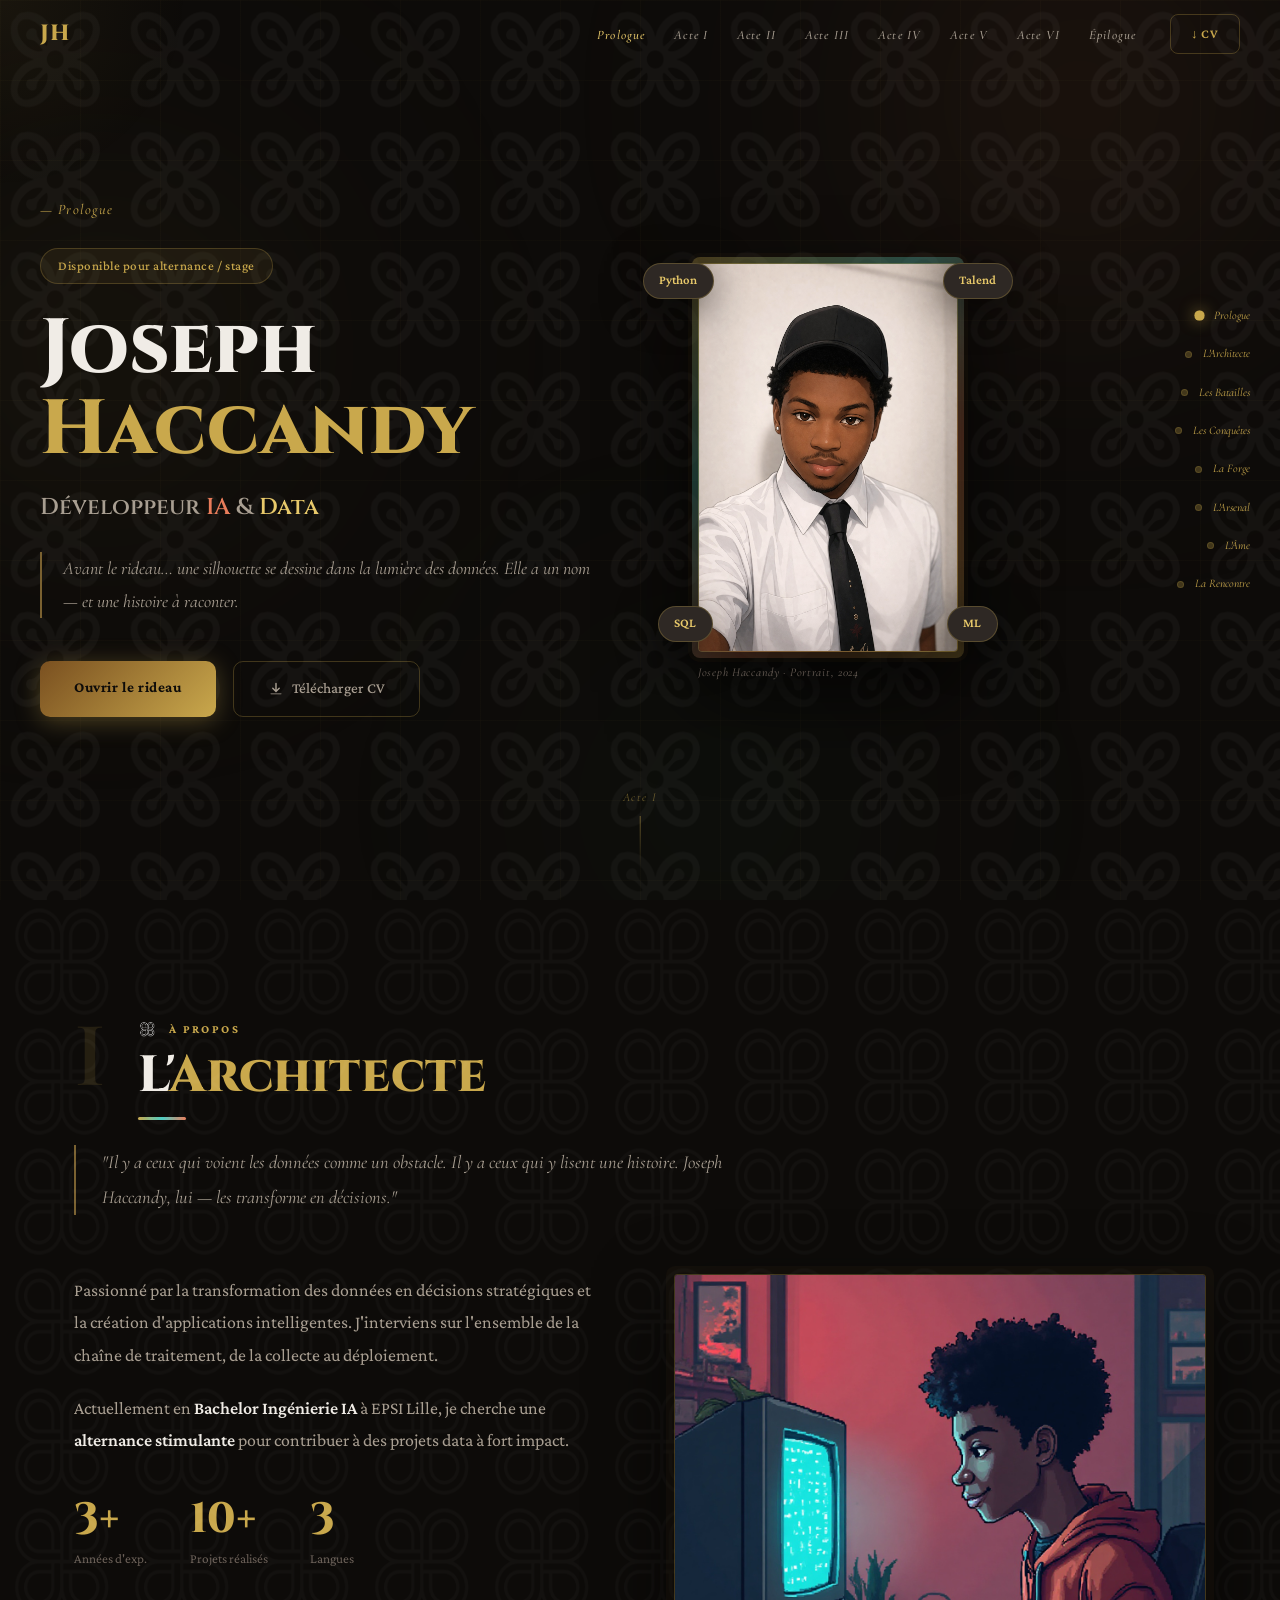
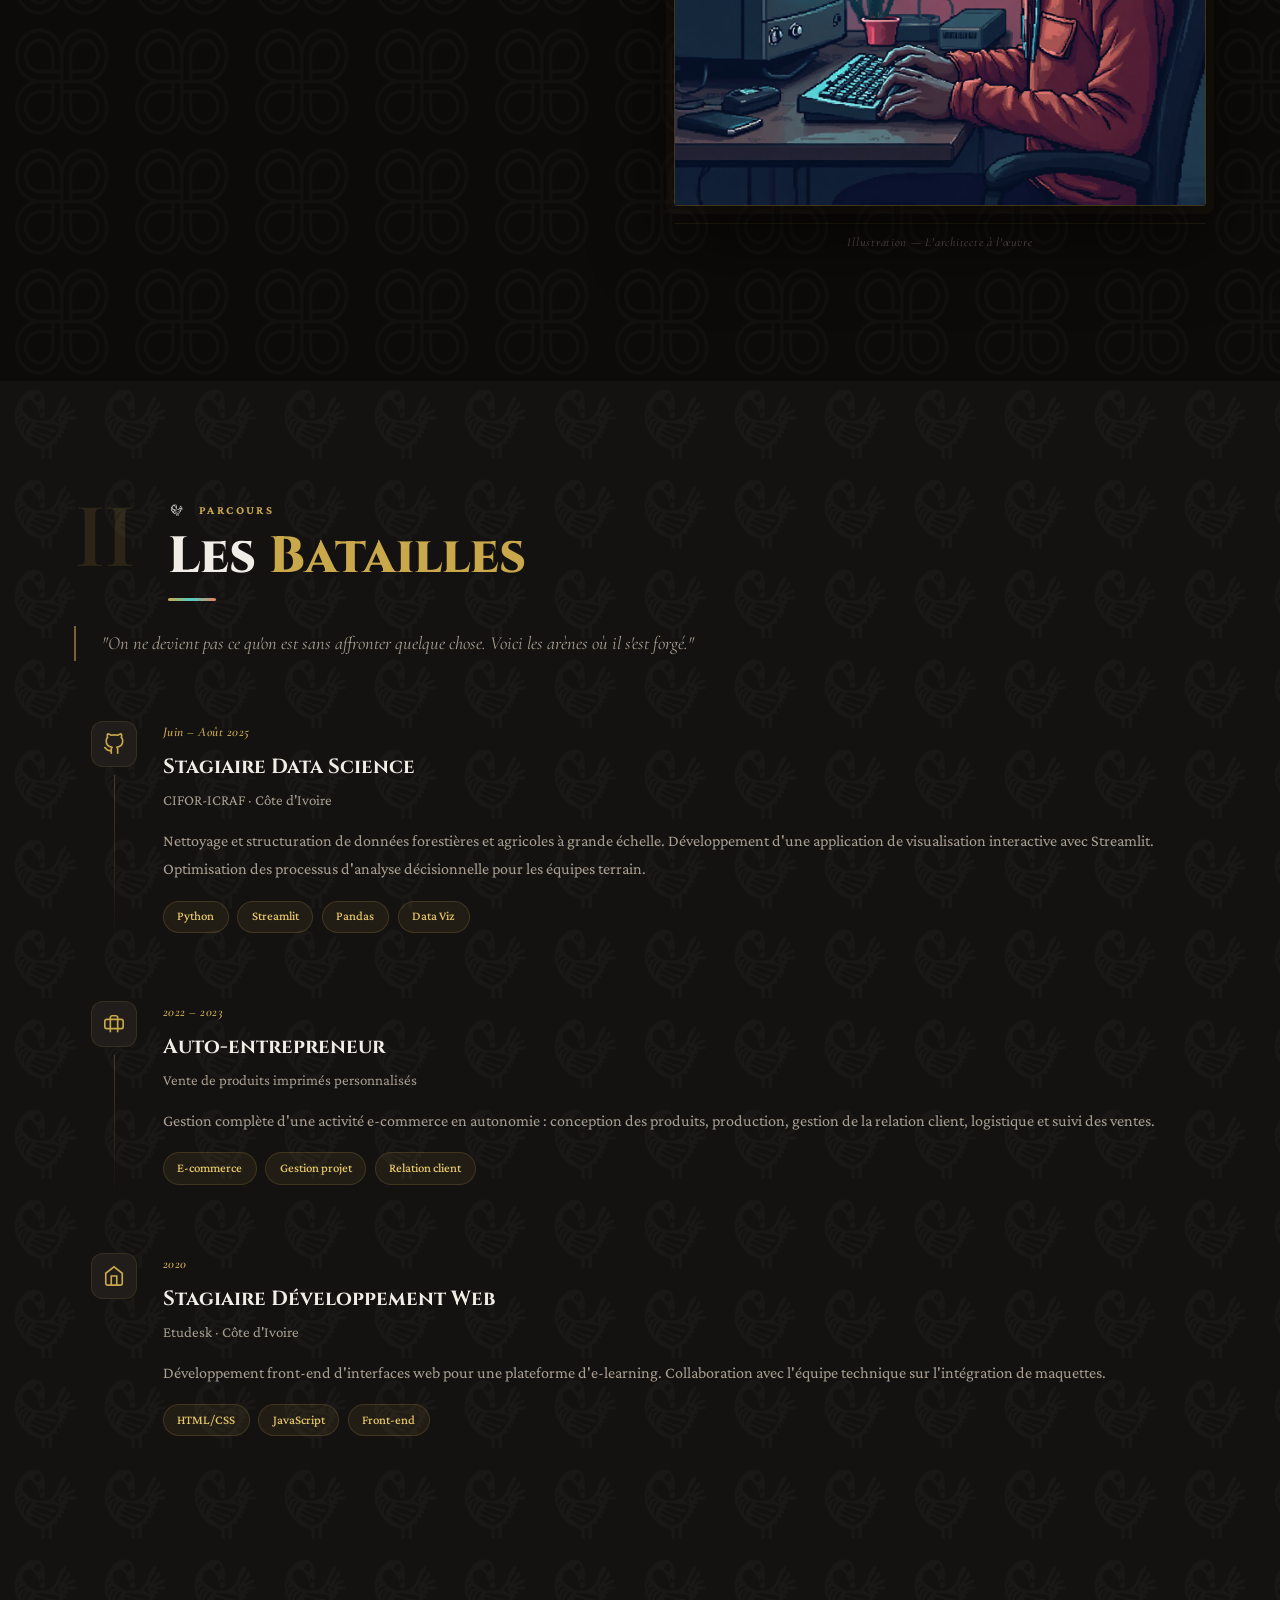
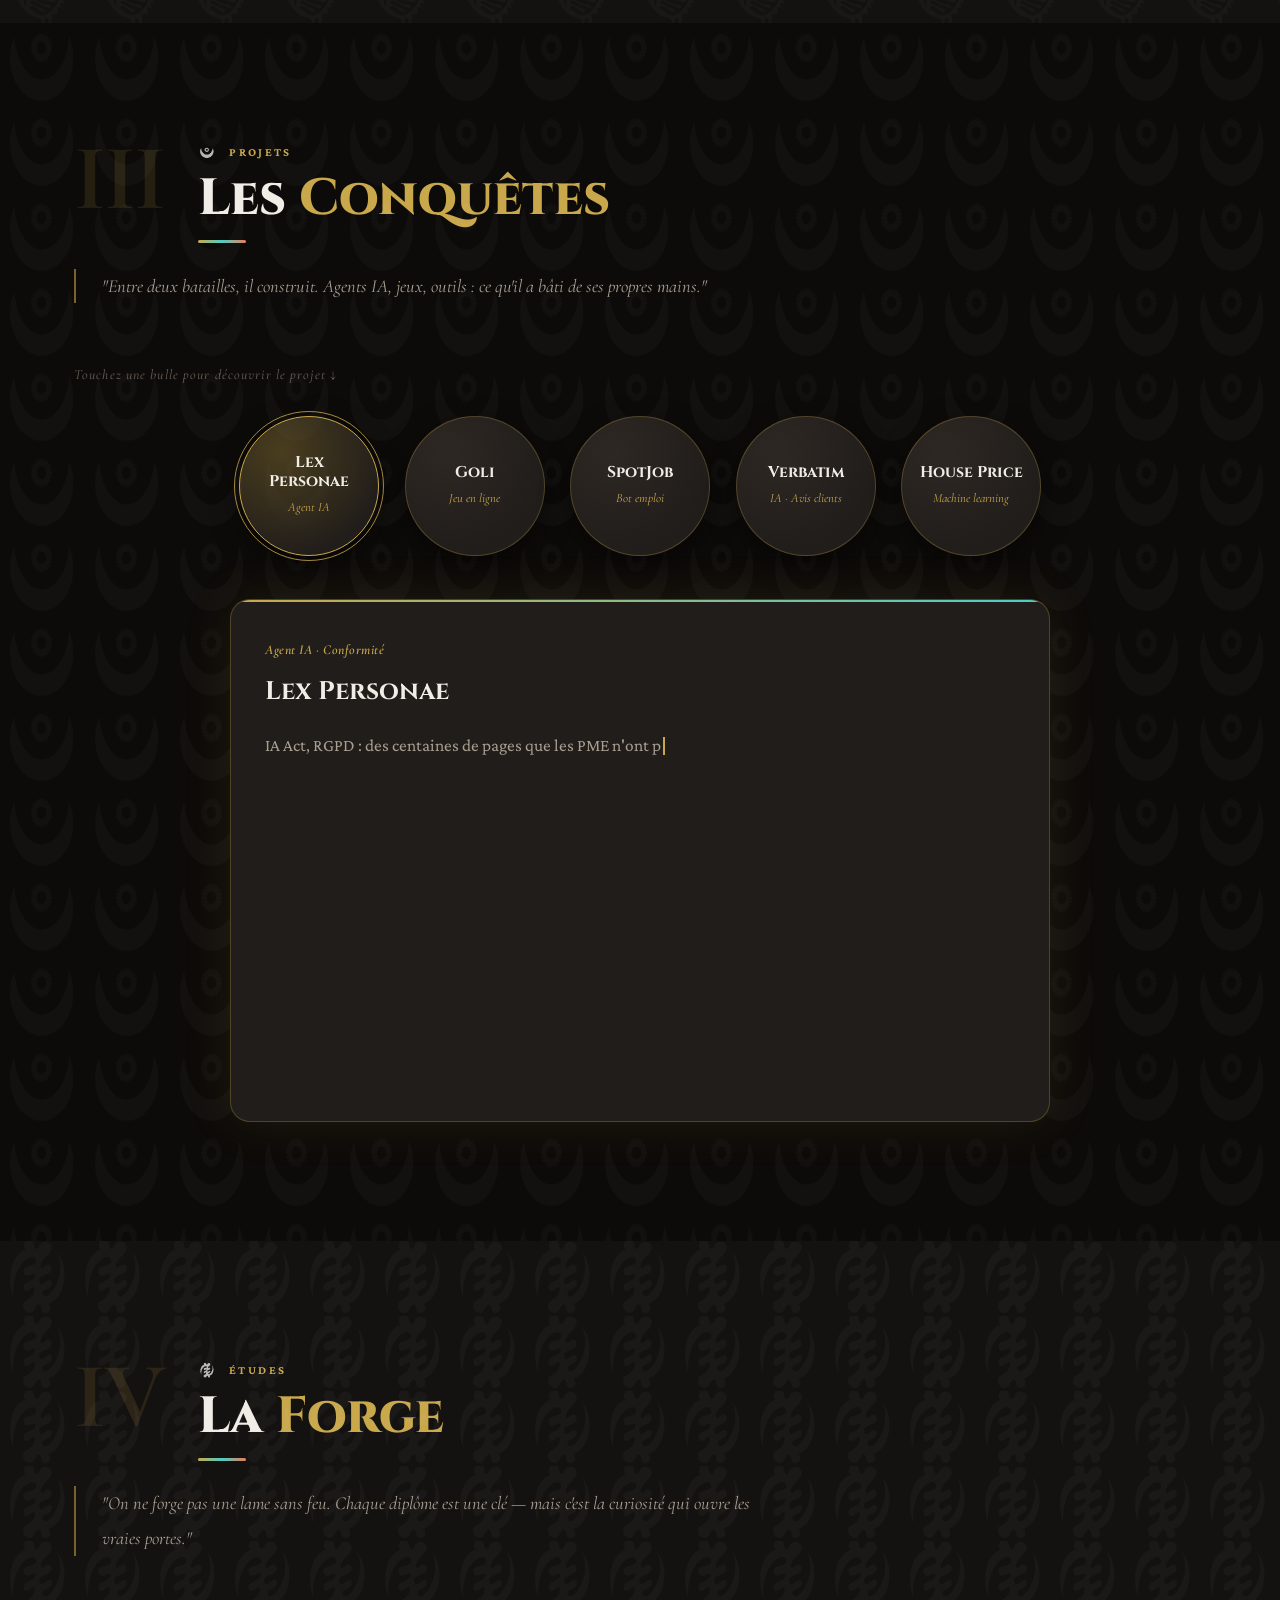
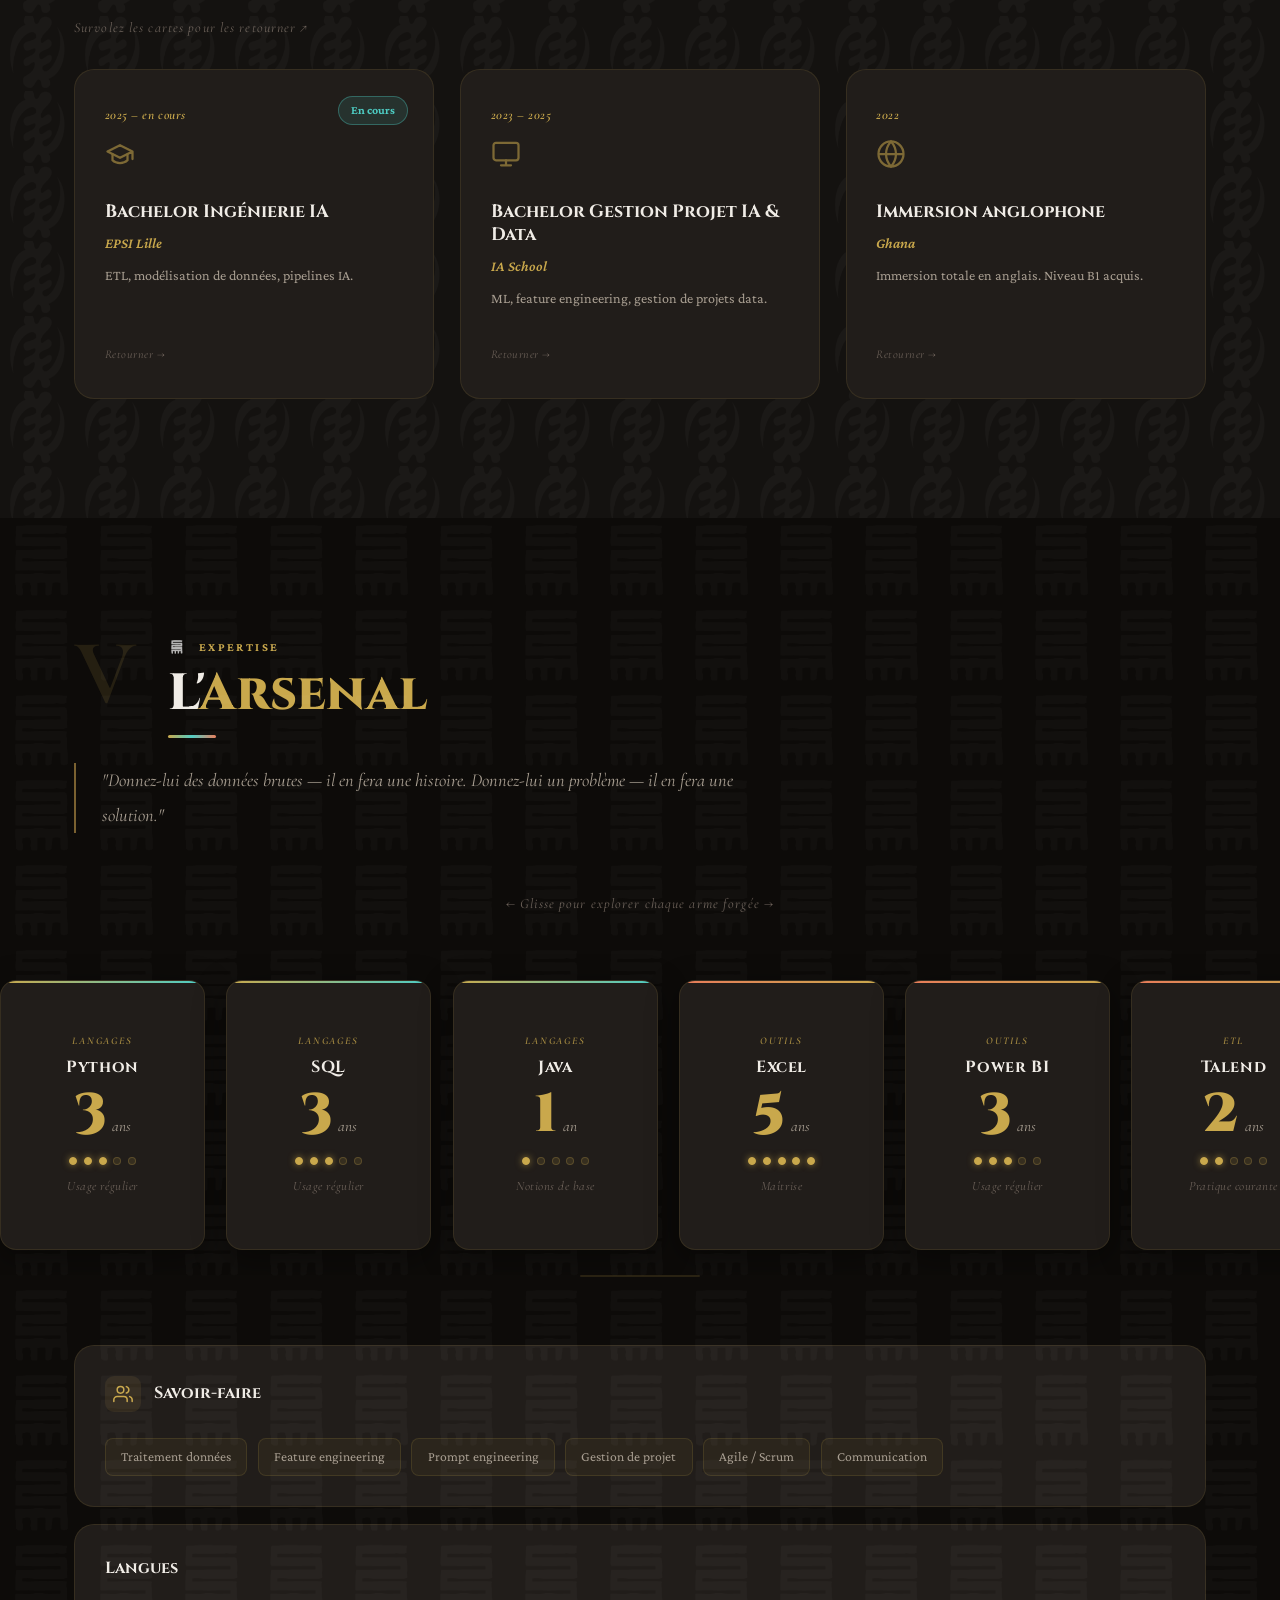
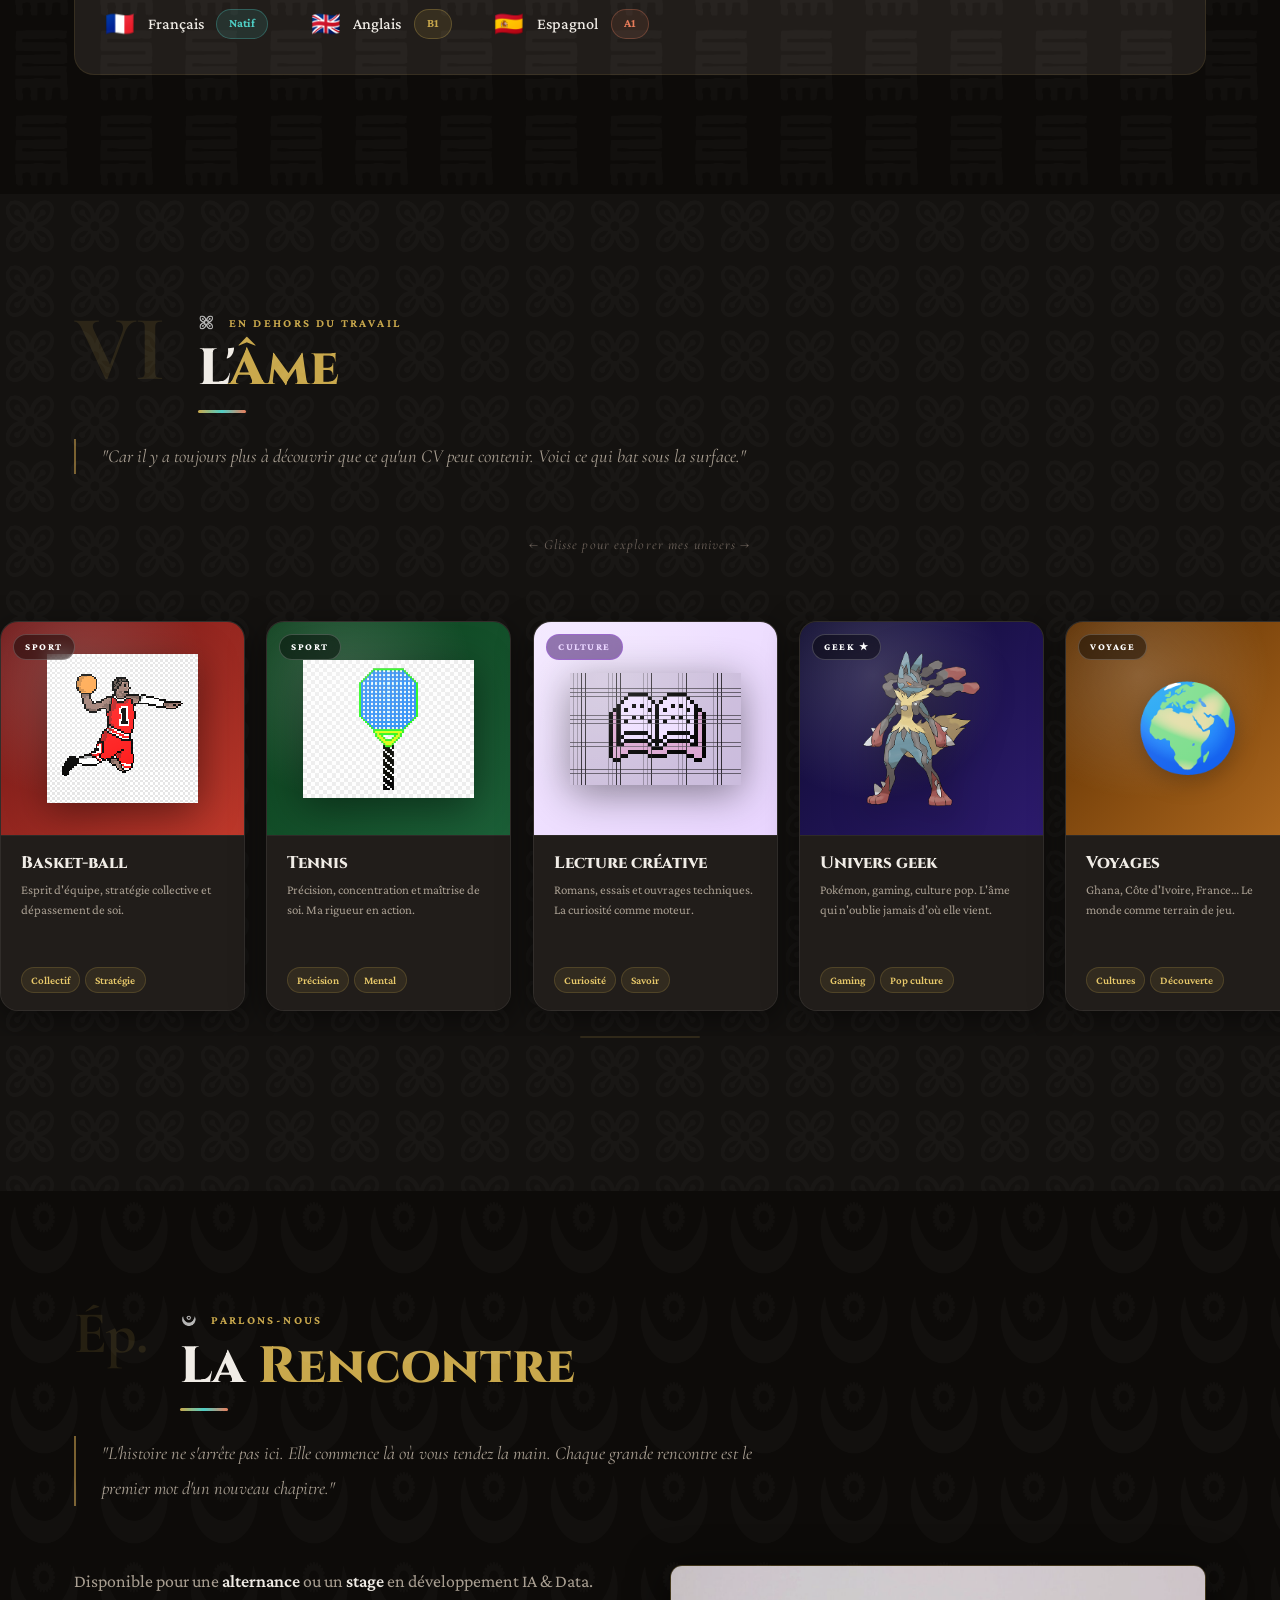
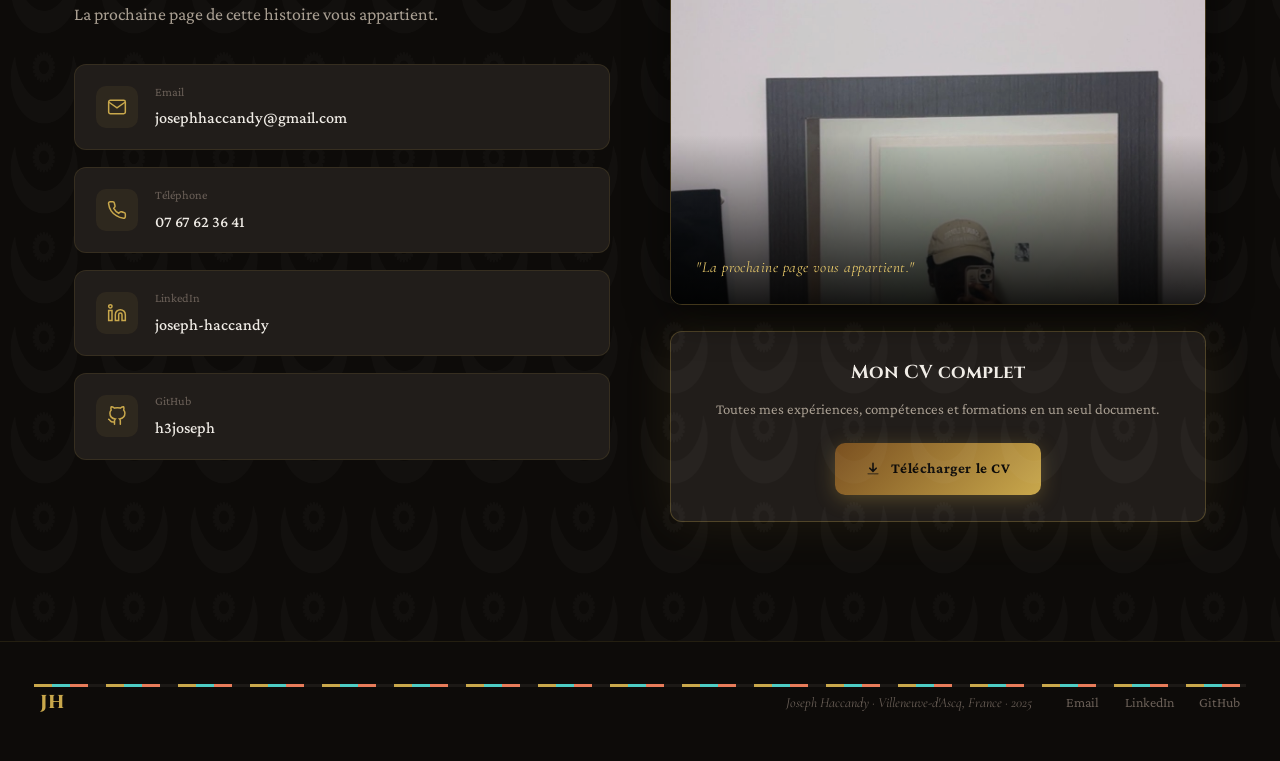
==== commit 426e3662: "Projets en bulles animées avec pitch tapé, compétences et liens publics uniquement Co-Authored-By: C" ====
--- a/index.html
+++ b/index.html
@@ -218,45 +218,97 @@
         <div>
           <div class="section-label">
             <img src="image/Mami-wata.png" class="adinkra-icon" aria-hidden="true" />
-            Projets personnels
+            Projets
           </div>
           <h2 class="section-title">Les <span class="accent">Conquêtes</span></h2>
           <div class="kente-line"></div>
         </div>
       </div>
       <p class="chapter-quote reveal">"Entre deux batailles, il construit. Agents IA, jeux, outils : ce qu'il a bâti de ses propres mains."</p>
-      <div class="projects-grid">
-
-        <article class="project-card reveal">
-          <div class="pc-kind">Agent IA · RAG</div>
-          <h3 class="pc-title">Lex Personae</h3>
-          <p class="pc-desc">Agent documentaire open source qui aide les PME à se mettre en conformité <strong>IA Act</strong> et <strong>RGPD</strong>. On pose une question, l'agent répond en citant ses sources (Mistral + RAG sur base vectorielle Qdrant, « skills » réutilisables).</p>
-          <div class="tl-tags"><span>Mistral</span><span>RAG</span><span>Qdrant</span><span>Docker</span></div>
+      <p class="flip-instruction reveal">Touchez une bulle pour découvrir le projet ↓</p>
+
+      <div class="bubbles reveal" role="group" aria-label="Projets">
+        <button class="bubble active" style="--i:0" aria-controls="pd-lex" aria-pressed="true">
+          <span class="bubble-name">Lex Personae</span><span class="bubble-kind">Agent IA</span>
+        </button>
+        <button class="bubble" style="--i:1" aria-controls="pd-goli" aria-pressed="false">
+          <span class="bubble-name">Goli</span><span class="bubble-kind">Jeu en ligne</span>
+        </button>
+        <button class="bubble" style="--i:2" aria-controls="pd-spotjob" aria-pressed="false">
+          <span class="bubble-name">SpotJob</span><span class="bubble-kind">Bot emploi</span>
+        </button>
+        <button class="bubble" style="--i:3" aria-controls="pd-verbatim" aria-pressed="false">
+          <span class="bubble-name">Verbatim</span><span class="bubble-kind">IA · Avis clients</span>
+        </button>
+        <button class="bubble" style="--i:4" aria-controls="pd-house" aria-pressed="false">
+          <span class="bubble-name">House Price</span><span class="bubble-kind">Machine learning</span>
+        </button>
+      </div>
+
+      <div class="project-stage">
+
+        <article class="project-detail active" id="pd-lex">
+          <div class="pd-kind">Agent IA · Conformité</div>
+          <h3 class="pd-title">Lex Personae</h3>
+          <p class="pd-pitch">IA Act, RGPD : des centaines de pages que les PME n'ont pas le temps de lire. Lex Personae les lit pour elles. Vous posez votre question avec vos mots, l'assistant répond en citant l'article exact. Moins d'incertitude juridique, plus de décisions prises en confiance.</p>
+          <div class="pd-skills">
+            <div><p class="pd-skills-title">Compétences techniques</p><div class="tl-tags"><span>Python</span><span>Mistral (LLM)</span><span>RAG</span><span>Qdrant</span><span>Docker</span><span>Déploiement Render</span></div></div>
+            <div><p class="pd-skills-title">Compétences humaines</p><div class="soft-skills"><span class="soft-tag">Vulgarisation</span><span class="soft-tag">Rigueur</span><span class="soft-tag">Écoute des besoins</span><span class="soft-tag">Autonomie</span></div></div>
+          </div>
           <div class="pc-links">
-            <a href="https://lex-personae.onrender.com/" target="_blank" rel="noopener" class="pc-link primary">Démo en ligne ↗</a>
-            <a href="https://github.com/h3joseph/lex-personae" target="_blank" rel="noopener" class="pc-link">GitHub</a>
-          </div>
-          <p class="pc-note">La démo met ~1 min à se réveiller après une période d'inactivité.</p>
+            <a href="https://lex-personae.onrender.com/" target="_blank" rel="noopener" class="pc-link primary">Essayer la démo ↗</a>
+          </div>
+          <p class="pc-note">La démo met environ une minute à se réveiller si personne ne l'a ouverte récemment.</p>
         </article>
 
-        <article class="project-card reveal">
-          <div class="pc-kind">Game dev · Multijoueur</div>
-          <h3 class="pc-title">Goli</h3>
-          <p class="pc-desc">Jeu de rôle multijoueur en ligne, façon loup-garou, inspiré du masque <strong>Goli</strong> des Akans et des Baoulé. Les joueurs reçoivent un rôle et un destin, et s'affrontent en temps réel jour et nuit pour protéger le village.</p>
-          <div class="tl-tags"><span>Python</span><span>FastAPI</span><span>Socket.IO</span><span>Fly.io</span></div>
+        <article class="project-detail" id="pd-goli">
+          <div class="pd-kind">Game dev · Multijoueur temps réel</div>
+          <h3 class="pd-title">Goli</h3>
+          <p class="pd-pitch">Un loup-garou en ligne qui raconte une histoire : celle du Goli, le masque protecteur des Akans et des Baoulé. Rôles, destins, nuits de complots et jours de débats. Chacun joue depuis son téléphone, en direct. Une façon de faire vivre la culture ivoirienne le temps d'une partie entre amis.</p>
+          <div class="pd-skills">
+            <div><p class="pd-skills-title">Compétences techniques</p><div class="tl-tags"><span>Python</span><span>FastAPI</span><span>Socket.IO</span><span>POO</span><span>HTML/CSS/JS</span><span>Fly.io</span></div></div>
+            <div><p class="pd-skills-title">Compétences humaines</p><div class="soft-skills"><span class="soft-tag">Créativité</span><span class="soft-tag">Storytelling</span><span class="soft-tag">Game design</span><span class="soft-tag">Sens du détail</span></div></div>
+          </div>
           <div class="pc-links">
-            <a href="https://goli-village.fly.dev/" target="_blank" rel="noopener" class="pc-link primary">Jouer ↗</a>
-            <a href="https://github.com/h3joseph/goli" target="_blank" rel="noopener" class="pc-link">GitHub</a>
+            <a href="https://goli-village.fly.dev/" target="_blank" rel="noopener" class="pc-link primary">Jouer maintenant ↗</a>
           </div>
         </article>
 
-        <article class="project-card reveal">
-          <div class="pc-kind">Automatisation · Bot</div>
-          <h3 class="pc-title">SpotJob</h3>
-          <p class="pc-desc">Bot qui récupère les offres <strong>France Travail</strong> selon ton profil (ville, mots-clés, contrat) et les envoie sur <strong>Telegram</strong> trois fois par jour. Une PWA affiche le fil d'offres et permet de suivre ses candidatures.</p>
-          <div class="tl-tags"><span>Python</span><span>Scraping</span><span>Telegram</span><span>PWA</span></div>
+        <article class="project-detail" id="pd-spotjob">
+          <div class="pd-kind">Automatisation · Bot Telegram</div>
+          <h3 class="pd-title">SpotJob</h3>
+          <p class="pd-pitch">Chercher un emploi, c'est rafraîchir les mêmes sites tous les jours. SpotJob le fait à votre place : il repère les offres France Travail qui correspondent à votre ville, vos mots-clés et votre contrat, puis vous les envoie sur Telegram trois fois par jour. Une appli mobile suit vos candidatures. Vous ne ratez plus une offre.</p>
+          <div class="pd-skills">
+            <div><p class="pd-skills-title">Compétences techniques</p><div class="tl-tags"><span>Python</span><span>API France Travail</span><span>Scraping</span><span>Bot Telegram</span><span>PWA</span><span>Render</span></div></div>
+            <div><p class="pd-skills-title">Compétences humaines</p><div class="soft-skills"><span class="soft-tag">Sens produit</span><span class="soft-tag">Empathie utilisateur</span><span class="soft-tag">Persévérance</span><span class="soft-tag">Organisation</span></div></div>
+          </div>
+          <p class="pc-note">Projet privé · démonstration sur demande.</p>
+        </article>
+
+        <article class="project-detail" id="pd-verbatim">
+          <div class="pd-kind">IA hybride · Analyse d'avis</div>
+          <h3 class="pd-title">Verbatim</h3>
+          <p class="pd-pitch">Des centaines d'avis clients, et aucune idée de quoi en faire ? Verbatim les lit tous en quelques minutes : sentiment, points forts, points à améliorer, puis un plan d'action priorisé que vous pouvez discuter avec l'IA. Pour un hôtel, un restaurant ou un commerce, la voix du client devient une liste de décisions.</p>
+          <div class="pd-skills">
+            <div><p class="pd-skills-title">Compétences techniques</p><div class="tl-tags"><span>Python</span><span>BERT (NLP)</span><span>LLM Mistral / Gemini / Groq</span><span>Streamlit</span><span>Pandas</span><span>Pytest</span></div></div>
+            <div><p class="pd-skills-title">Compétences humaines</p><div class="soft-skills"><span class="soft-tag">Esprit d'analyse</span><span class="soft-tag">Orientation client</span><span class="soft-tag">Pédagogie</span><span class="soft-tag">Esprit critique</span></div></div>
+          </div>
           <div class="pc-links">
-            <a href="https://github.com/h3joseph/SpotJob" target="_blank" rel="noopener" class="pc-link primary">GitHub ↗</a>
+            <a href="https://verbatim-avis-ia.streamlit.app/" target="_blank" rel="noopener" class="pc-link primary">Essayer la démo ↗</a>
+            <a href="https://github.com/h3joseph/Verbatim" target="_blank" rel="noopener" class="pc-link">Code sur GitHub</a>
+          </div>
+        </article>
+
+        <article class="project-detail" id="pd-house">
+          <div class="pd-kind">Machine learning · Régression</div>
+          <h3 class="pd-title">House Price Predict</h3>
+          <p class="pd-pitch">Combien vaut vraiment cette maison ? À partir de ses caractéristiques (surface, quartier, année de construction…), ce modèle de machine learning estime son prix de vente. Le projet sert aussi de tutoriel : du nettoyage des données à l'évaluation du modèle, chaque étape est expliquée simplement.</p>
+          <div class="pd-skills">
+            <div><p class="pd-skills-title">Compétences techniques</p><div class="tl-tags"><span>Python</span><span>Pandas</span><span>Scikit-learn</span><span>EDA</span><span>Feature engineering</span><span>RMSE / R²</span></div></div>
+            <div><p class="pd-skills-title">Compétences humaines</p><div class="soft-skills"><span class="soft-tag">Curiosité</span><span class="soft-tag">Rigueur méthodologique</span><span class="soft-tag">Pédagogie</span><span class="soft-tag">Esprit de synthèse</span></div></div>
+          </div>
+          <div class="pc-links">
+            <a href="https://github.com/h3joseph/HOUSE-PRICE-PREDICT" target="_blank" rel="noopener" class="pc-link primary">Code sur GitHub ↗</a>
           </div>
         </article>
 
--- a/static/css/style.css
+++ b/static/css/style.css
@@ -445,25 +445,62 @@
 /* ══════════════════════════════════════════════════
    PROJETS PERSONNELS
 ══════════════════════════════════════════════════ */
-.projects-grid { display: grid; grid-template-columns: repeat(3, 1fr); gap: 1.5rem; }
-.project-card {
-  position: relative; overflow: hidden;
-  background: var(--surface); border: 1px solid var(--border); border-radius: var(--radius-lg);
-  padding: 2rem 1.75rem; display: flex; flex-direction: column;
-  transition: border-color var(--transition), transform var(--transition), box-shadow var(--transition);
-}
-.project-card::before {
+.bubbles { display: flex; flex-wrap: wrap; justify-content: center; gap: 1.5rem; margin-bottom: 2.5rem; }
+.bubble {
+  --size: 140px;
+  position: relative; width: var(--size); height: var(--size); border-radius: 50%;
+  display: flex; flex-direction: column; align-items: center; justify-content: center; gap: .3rem;
+  padding: 1rem; text-align: center; cursor: pointer; font: inherit;
+  background: radial-gradient(circle at 30% 25%, var(--surface2), var(--surface) 70%);
+  border: 1px solid var(--border2); color: var(--text);
+  box-shadow: 0 10px 30px rgba(0,0,0,.45);
+  animation: bubble-float 5s ease-in-out infinite;
+  animation-delay: calc(var(--i) * -1s);
+  transition: border-color var(--transition), box-shadow var(--transition), background var(--transition);
+}
+.bubble::after {
+  content: ''; position: absolute; inset: -6px; border-radius: 50%;
+  border: 1px solid var(--gold); opacity: 0; transform: scale(.9);
+  transition: opacity var(--transition), transform var(--transition);
+}
+.bubble:hover, .bubble:focus-visible { border-color: var(--gold); box-shadow: 0 0 34px rgba(201,168,76,.22); outline: none; }
+.bubble:hover::after, .bubble:focus-visible::after { opacity: .5; transform: scale(1); }
+.bubble.active { background: radial-gradient(circle at 30% 25%, rgba(201,168,76,.32), var(--surface) 75%); border-color: var(--gold); }
+.bubble.active::after { opacity: .8; transform: scale(1); animation: bubble-pulse 2.4s ease-out infinite; }
+.bubble-name { font-family: var(--font-head); font-weight: 700; font-size: .92rem; line-height: 1.2; }
+.bubble-kind { font-family: var(--font-serif); font-style: italic; font-size: .74rem; color: var(--gold); }
+@keyframes bubble-float { 0%, 100% { transform: translateY(0); } 50% { transform: translateY(-10px); } }
+@keyframes bubble-pulse { 0% { transform: scale(1); opacity: .8; } 100% { transform: scale(1.18); opacity: 0; } }
+
+.project-stage { max-width: 820px; margin: 0 auto; }
+.project-detail {
+  display: none; position: relative; overflow: hidden;
+  background: var(--surface); border: 1px solid var(--border2); border-radius: var(--radius-lg);
+  padding: 2.25rem 2rem; box-shadow: var(--shadow-gold);
+}
+.project-detail::before {
   content: ''; position: absolute; top: 0; left: 0; right: 0; height: 2px;
   background: linear-gradient(90deg, var(--gold), var(--teal));
-  transform: scaleX(0); transform-origin: left; transition: transform .5s ease;
-}
-.project-card:hover { border-color: var(--border2); transform: translateY(-4px); box-shadow: var(--shadow-gold); }
-.project-card:hover::before { transform: scaleX(1); }
-.pc-kind { font-family: var(--font-serif); font-style: italic; font-size: .78rem; font-weight: 600; color: var(--gold); letter-spacing: .04em; margin-bottom: .6rem; }
-.pc-title { font-family: var(--font-head); font-size: 1.3rem; font-weight: 700; color: var(--text); margin-bottom: .8rem; }
-.pc-desc { font-size: .92rem; color: var(--text-muted); line-height: 1.7; margin-bottom: 1.25rem; }
-.pc-desc strong { color: var(--text); font-weight: 500; }
-.project-card .tl-tags { margin-bottom: 1.5rem; }
+}
+.project-detail.active { display: block; animation: pd-in .45s ease both; }
+@keyframes pd-in { from { opacity: 0; transform: translateY(14px); } to { opacity: 1; transform: none; } }
+.pd-kind { font-family: var(--font-serif); font-style: italic; font-size: .8rem; font-weight: 600; color: var(--gold); letter-spacing: .04em; margin-bottom: .5rem; }
+.pd-title { font-family: var(--font-head); font-size: 1.5rem; font-weight: 700; color: var(--text); margin-bottom: 1rem; }
+.pd-pitch { font-size: 1.02rem; color: var(--text-muted); line-height: 1.8; margin-bottom: 1.75rem; min-height: 5.4em; }
+.pd-caret { display: inline-block; width: 2px; height: 1.05em; margin-left: 2px; vertical-align: text-bottom; background: var(--gold); animation: caret-blink .8s steps(1) infinite; }
+@keyframes caret-blink { 50% { opacity: 0; } }
+.pd-skills { display: grid; grid-template-columns: 1fr 1fr; gap: 1.5rem; margin-bottom: 1.75rem; }
+.pd-skills-title { font-family: var(--font-head); font-size: .78rem; font-weight: 700; color: var(--gold); letter-spacing: .08em; text-transform: uppercase; margin-bottom: .75rem; }
+.project-detail .pd-skills, .project-detail .pc-links, .project-detail .pc-note { transition: opacity .5s ease, transform .5s ease; }
+.project-detail .pc-links { transition-delay: .15s; }
+.project-detail .pc-note { transition-delay: .25s; }
+.project-detail.typing .pd-skills,
+.project-detail.typing .pc-links,
+.project-detail.typing .pc-note { opacity: 0; transform: translateY(10px); transition: none; }
+.sr-only { position: absolute; width: 1px; height: 1px; padding: 0; margin: -1px; overflow: hidden; clip: rect(0,0,0,0); white-space: nowrap; border: 0; }
+@media (prefers-reduced-motion: reduce) {
+  .bubble, .bubble.active::after, .project-detail.active { animation: none; }
+}
 .pc-links { display: flex; flex-wrap: wrap; gap: .6rem; margin-top: auto; }
 .pc-link {
   padding: .5rem 1.1rem; border: 1px solid var(--border2); border-radius: 10px;
@@ -817,7 +854,6 @@
   .about-grid { grid-template-columns: 1fr; }
   .hero-visual { display: none; }
   .skills-layout { grid-template-columns: 1fr; }
-  .projects-grid { grid-template-columns: 1fr 1fr; }
   .contact-layout { grid-template-columns: 1fr; }
   .act-number { font-size: 4rem; }
 }
@@ -832,7 +868,10 @@
 @media (max-width: 480px) {
   section { padding: 4.5rem 0; }
   .formation-grid { grid-template-columns: 1fr; }
-  .projects-grid { grid-template-columns: 1fr; }
+  .bubbles { gap: 1rem; }
+  .bubble { --size: 116px; }
+  .pd-skills { grid-template-columns: 1fr; }
+  .project-detail { padding: 1.75rem 1.25rem; }
   .langues-list { gap: 1.25rem; }
   .hero-desc { font-size: .95rem; }
   .chapter-quote { font-size: .95rem; }
